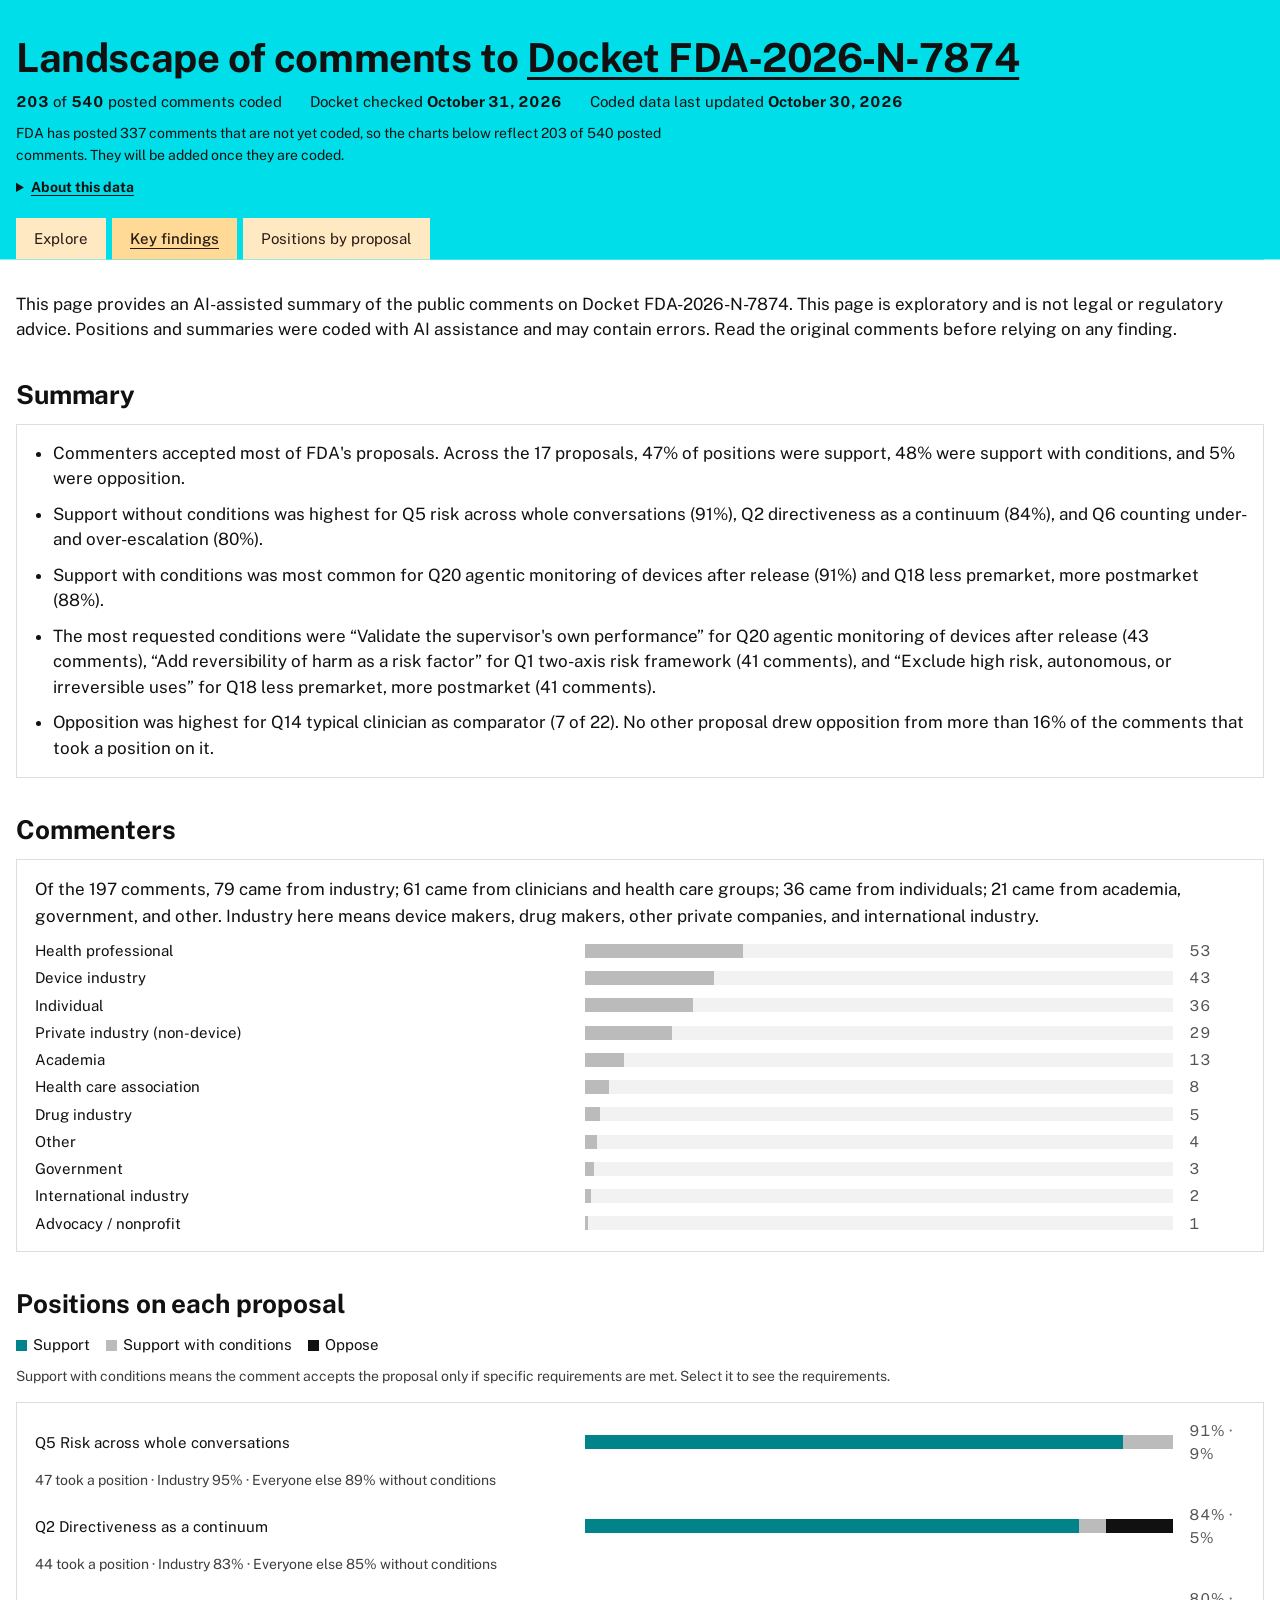
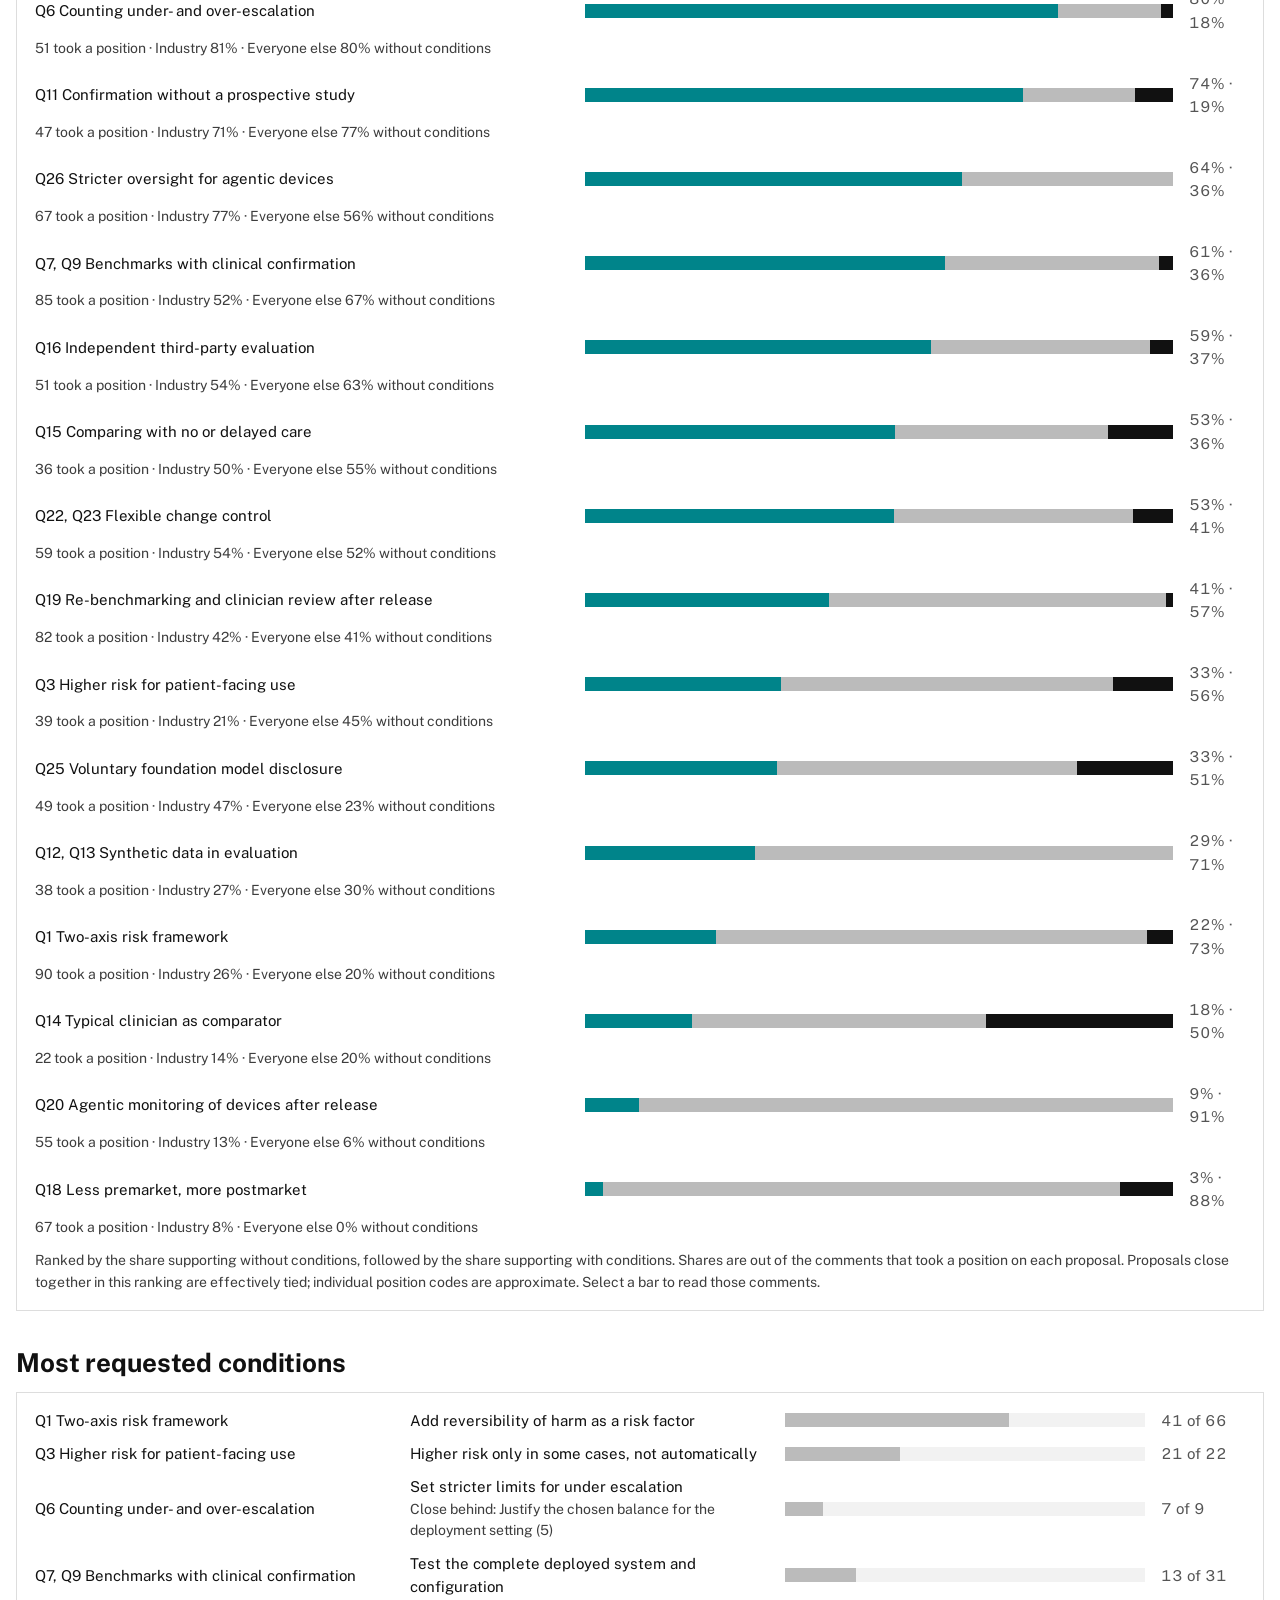
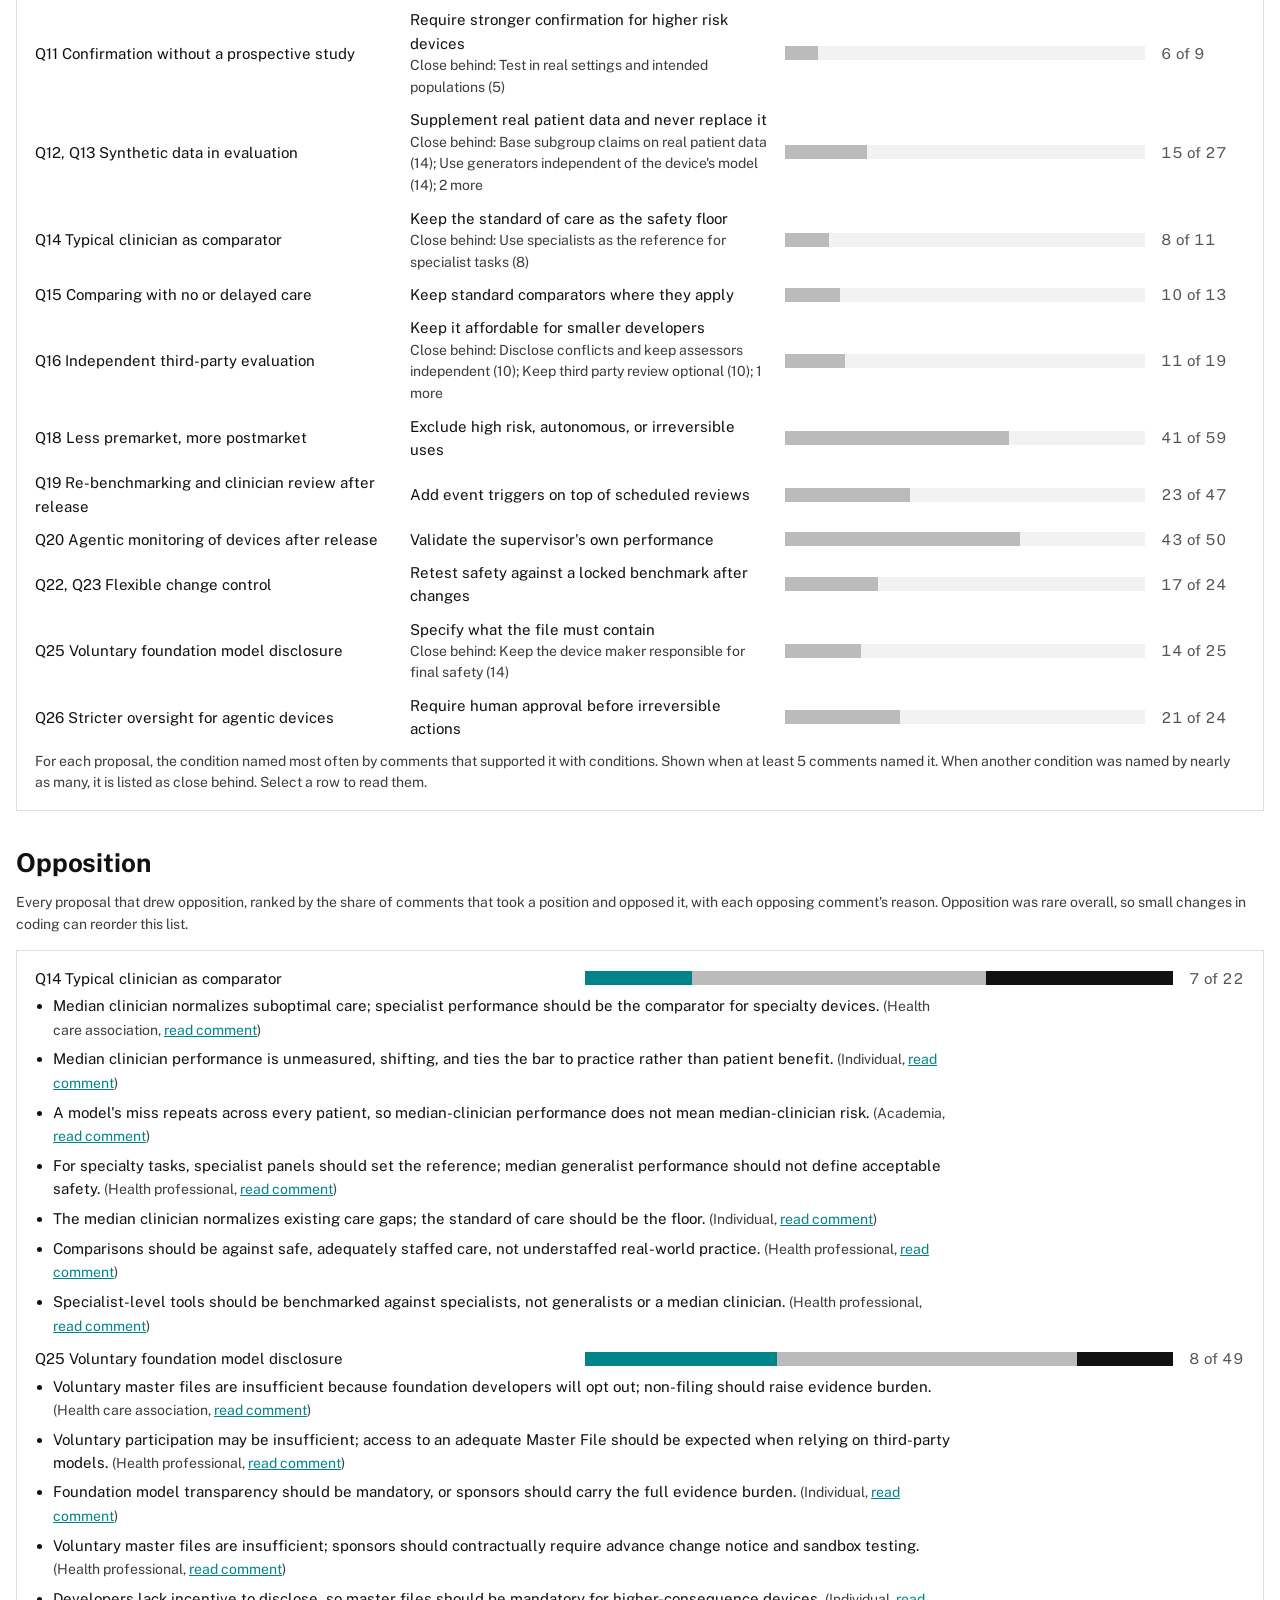
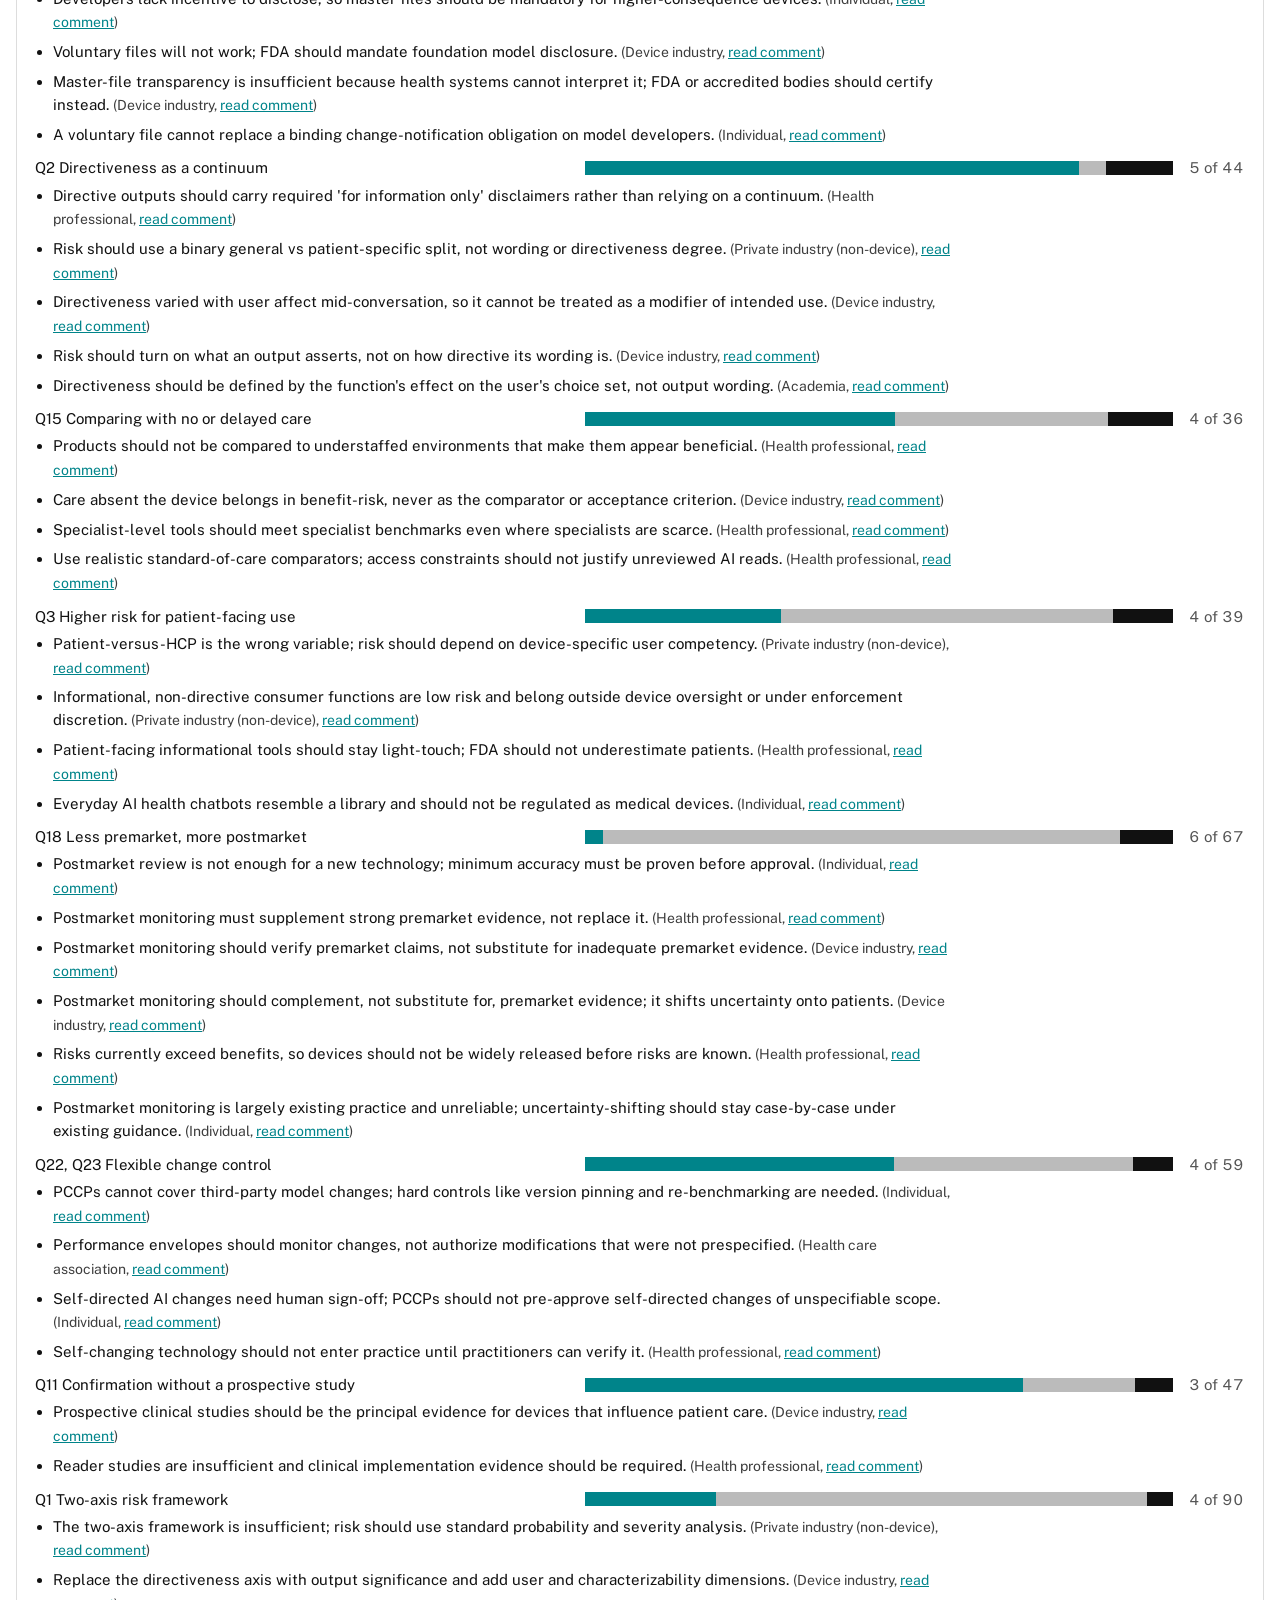
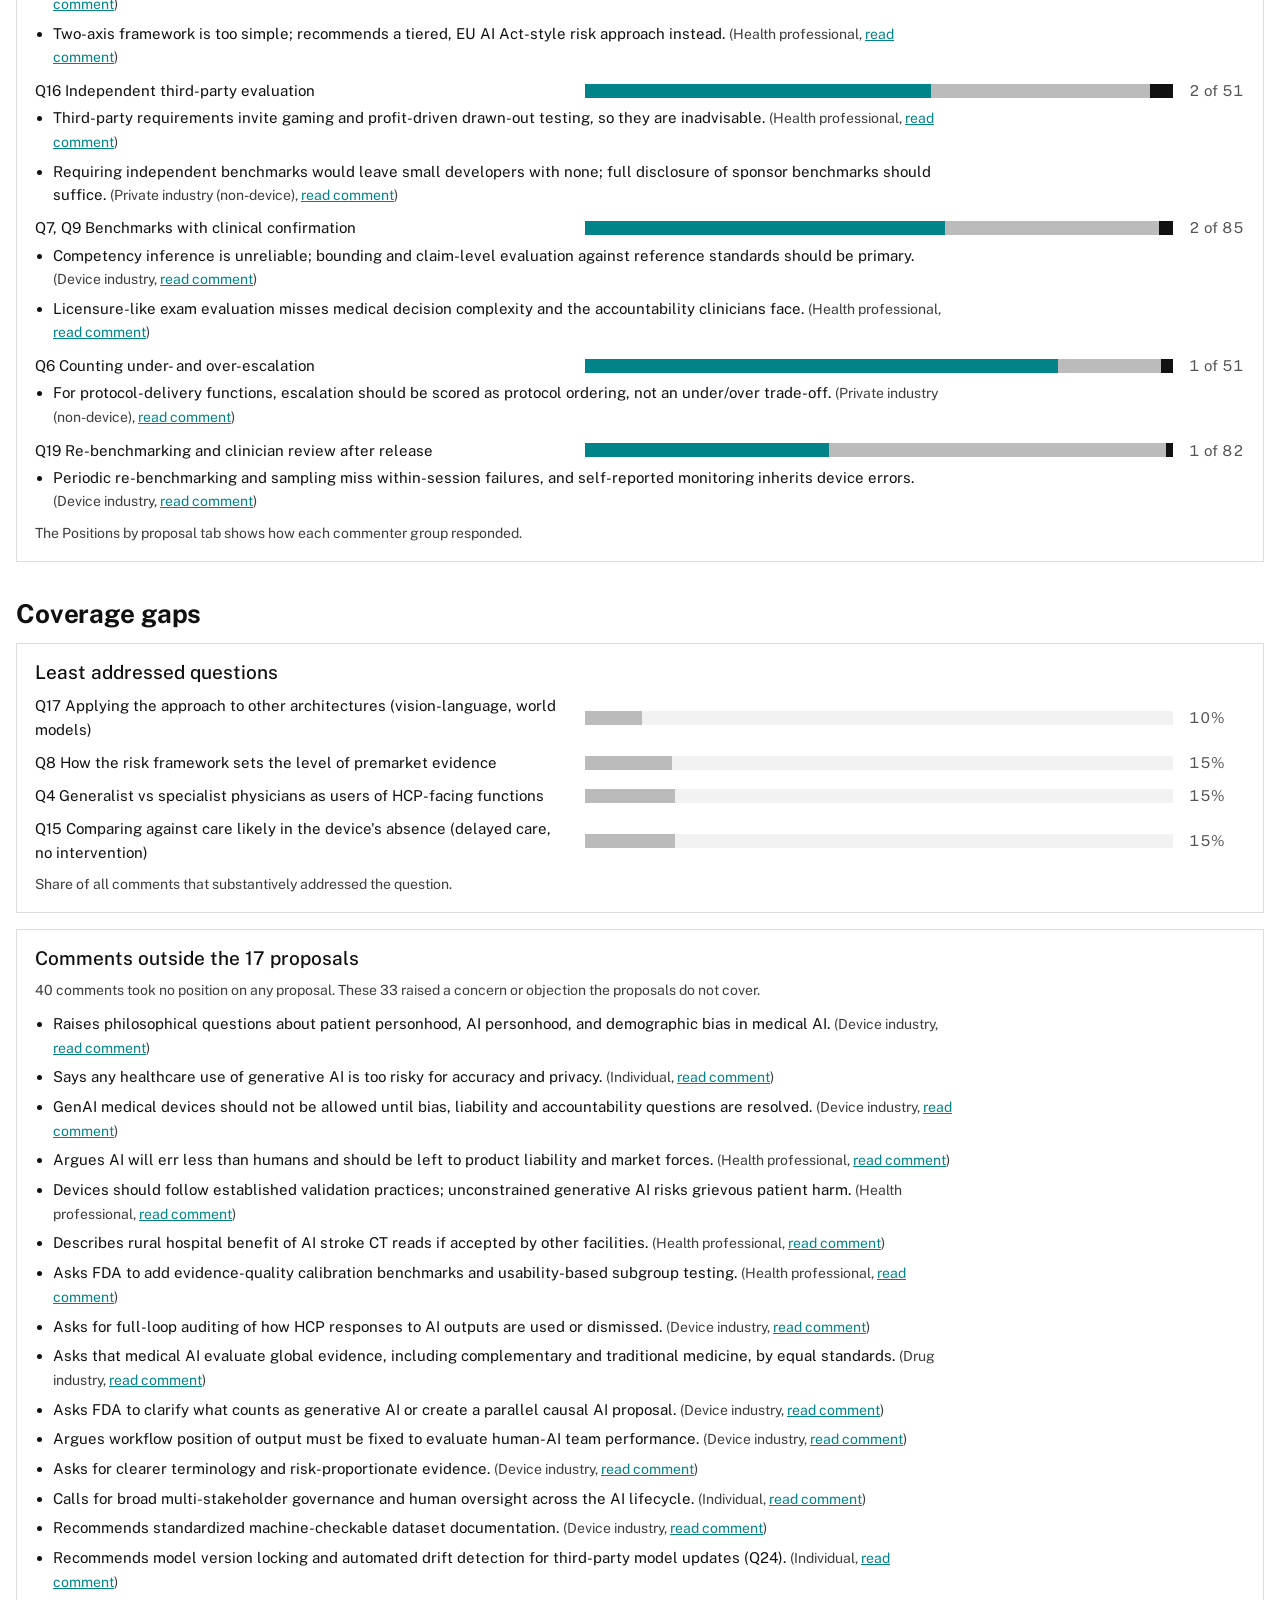
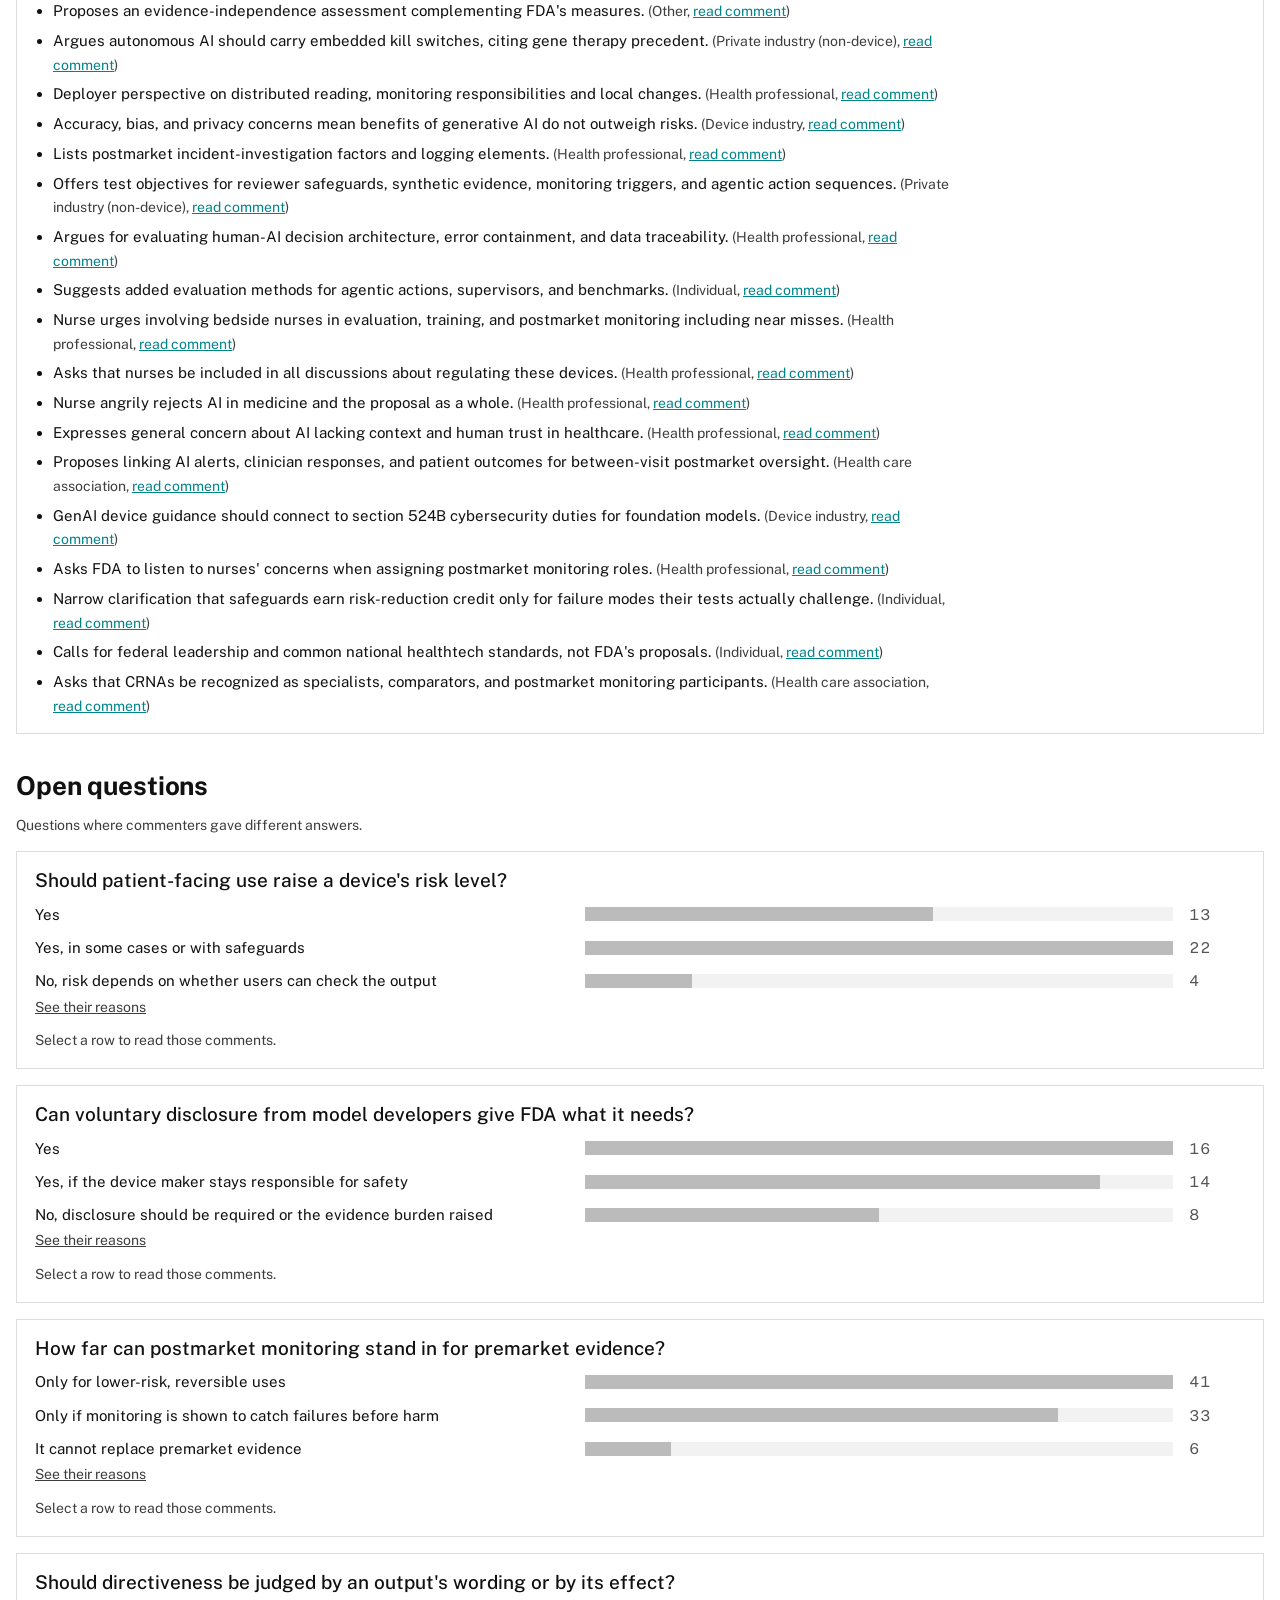
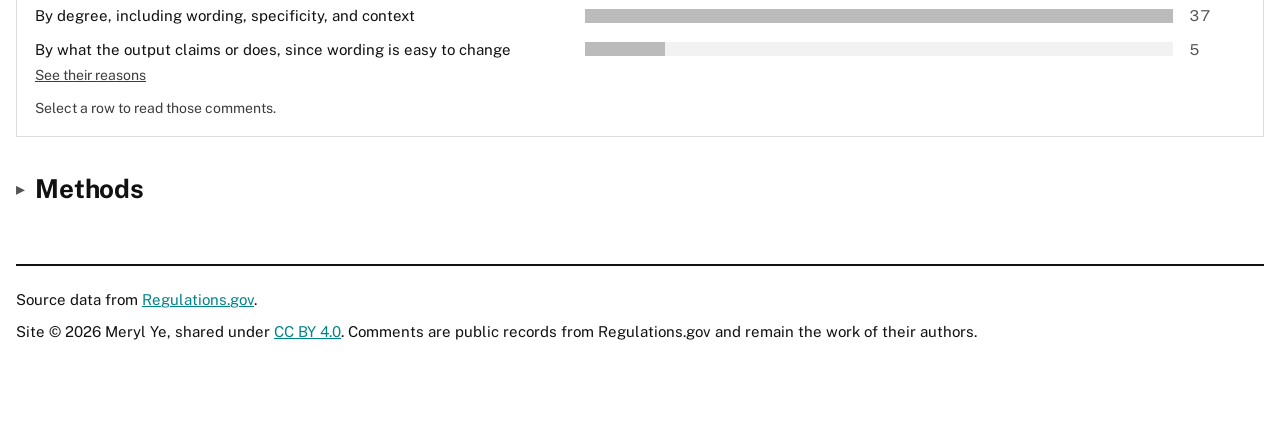
==== analysis/index.html @ 8a5c1eda "Show posted vs coded counts and explain how the data is collected and updated Co-Authored-By: Claude" ====
<!doctype html>
<html lang="en">
<head>
<meta charset="utf-8">
<meta name="viewport" content="width=device-width, initial-scale=1, viewport-fit=cover">
<title>Docket Lens Analysis</title>
<link rel="preconnect" href="https://fonts.googleapis.com">
<link rel="preconnect" href="https://fonts.gstatic.com" crossorigin>
<link rel="stylesheet" href="https://fonts.googleapis.com/css2?family=Public+Sans:wght@400;500;700&display=swap">
<style>
/* Layout: full-bleed cyan title band, condensed caps headings, square black controls on white, then the overview chart, the category grid, the category bar chart, and the comment table. Single light theme in ARIA's cyan and teal. */
:root {
  --cream: #f2f2f2;
  --white: #ffffff;
  --ink: #111111;
  --muted: #555555;
  --rule: #dddddd;
  --sand: #e6e6e6;
  --teal: #00848a;
  --teal-deep: #00474b;
  --cyan: #00dfe9;
  --gold: #ffd996;
  --cond: "Fira Sans Condensed", "Arial Narrow", Arial, sans-serif;
  --serif: "Newsreader", Georgia, "Times New Roman", serif;
  --sans: "Public Sans", Arial, sans-serif;
  color-scheme: light;
}
* { box-sizing: border-box; }
html, body { margin: 0; }
body {
  background: var(--white); color: var(--ink); font: 16px/1.55 var(--sans);
  padding-left: max(16px, env(safe-area-inset-left, 0px));
  padding-right: max(16px, env(safe-area-inset-right, 0px));
}
.wrap { max-width: 1480px; margin: 0 auto; }
a { color: var(--teal); }
a:focus-visible, button:focus-visible, input:focus-visible, [tabindex]:focus-visible { outline: 3px solid var(--cyan); outline-offset: 2px; }
header { padding-block: 36px 28px; display: grid; gap: 10px; min-width: 0; background: var(--cyan); box-shadow: 0 0 0 100vmax var(--cyan); clip-path: inset(0 -100vmax); }
.eyebrow { font-size: 15px; color: var(--ink); }
h1 { font: 700 40px/1.1 var(--sans); margin: 0; letter-spacing: -.01em; white-space: nowrap; }
h1 a { color: var(--ink); text-decoration-thickness: 3px; text-underline-offset: 5px; }
.lede { font-size: 19px; max-width: 60ch; margin: 0; }
.facts { display: flex; flex-wrap: wrap; gap: 6px 28px; font-size: 14px; color: var(--ink); }
.facts b { color: var(--ink); font-weight: 700; font-variant-numeric: tabular-nums; }
.gap-note { font-size: 14px; margin: 0; max-width: 75ch; }
.about { font-size: 14px; max-width: 75ch; }
.about summary { cursor: pointer; font-weight: 700; text-decoration: underline; text-underline-offset: 3px; width: fit-content; }
.about p { margin: 8px 0 0; }
.controls {
  position: sticky; top: env(safe-area-inset-top, 0px); z-index: 5; background: var(--white);
  border-bottom: 2px solid var(--ink); padding-block: 14px; display: grid; gap: 10px;
}
body::before { content: ""; position: fixed; inset: 0 0 auto; height: env(safe-area-inset-top, 0px); z-index: 10; background: var(--white); }
.group { display: flex; flex-wrap: wrap; align-items: center; gap: 8px; }
.label { font: 700 12px var(--sans); letter-spacing: .08em; text-transform: uppercase; color: var(--ink); min-width: 92px; }
.pill { font: 700 14px var(--sans); padding: 6px 12px; border-radius: 3px; border: 1.5px solid var(--ink); background: var(--white); color: var(--ink); cursor: pointer; }
.pill:hover { background: var(--cream); }
.pill[aria-pressed="true"] { background: var(--ink); color: var(--white); }
.pill.small { font-size: 13px; padding: 4px 10px; border-width: 1px; }
main { display: grid; gap: 56px; padding-block: 40px 64px; }
main > *, section { min-width: 0; }
h2 { font: 700 clamp(20px, 2vw, 24px)/1.2 var(--sans); margin: 0 0 12px; letter-spacing: -.005em; }
.sub { color: var(--muted); font-size: 15px; margin: 0 0 18px; max-width: 72ch; }
.panel { background: var(--white); padding-block: 4px; min-width: 0; }
.insight { display: grid; grid-template-columns: repeat(auto-fit, minmax(240px, 1fr)); gap: 16px 28px; margin-bottom: 20px; font-size: 15px; }
.insight strong { display: block; font-size: 12px; letter-spacing: .08em; text-transform: uppercase; color: var(--teal); margin-bottom: 4px; }
.legend { display: flex; gap: 18px; flex-wrap: wrap; font-size: 13px; color: var(--muted); margin-bottom: 12px; align-items: center; }
.legend span { display: inline-flex; align-items: center; gap: 6px; }
.sw { width: 14px; height: 14px; border-radius: 2px; display: inline-block; }
.ramp { display: inline-flex; gap: 2px; }
.ramp i { width: 18px; height: 12px; display: inline-block; }
.chart { overflow-x: auto; }
.chart svg { display: block; }
.row, .cell { cursor: pointer; }
.row:hover .hit, .row.on .hit { fill: var(--cream); }
.cell:hover { stroke: var(--ink); stroke-width: 1.5; }
.two { display: grid; grid-template-columns: repeat(auto-fit, minmax(320px, 1fr)); gap: 40px; }
.dd { position: relative; }
.dd summary { list-style: none; display: inline-block; }
.dd summary::-webkit-details-marker { display: none; }
.dd summary::after { content: " ▾"; font-size: 11px; }
.dd[open] summary { background: var(--ink); color: var(--white); }
.menu { position: absolute; z-index: 6; top: calc(100% + 6px); left: 0; background: var(--white); border: 1.5px solid var(--ink); border-radius: 3px; padding: 8px; width: 300px; max-width: calc(100vw - 40px); display: grid; gap: 2px; }
.menu.wide { width: 420px; }
.menu .list { max-height: 300px; overflow-y: auto; display: grid; gap: 2px; margin-top: 8px; }
.menu label { display: flex; gap: 8px; align-items: flex-start; font-size: 14px; padding: 5px 6px; border-radius: 4px; cursor: pointer; }
.menu label:hover { background: var(--cream); }
.menu input[type=checkbox] { accent-color: var(--teal); margin-top: 3px; }
.menu .num { color: var(--muted); font-variant-numeric: tabular-nums; }
.menu .field { width: 100%; }
.adder { display: flex; flex-wrap: wrap; gap: 10px; align-items: center; margin-bottom: 14px; }
.field { font: 15px var(--sans); padding: 7px 10px; border: 1.5px solid var(--ink); border-radius: 3px; background: var(--white); color: var(--ink); min-width: 0; width: min(100%, 420px); }
.note { font-size: 13px; color: var(--muted); }
.textbtn { font: 700 13px var(--sans); border: 0; background: none; color: var(--teal); cursor: pointer; padding: 0; }
.tablewrap { overflow-x: auto; background: var(--white); border-top: 2px solid var(--ink); }
table { border-collapse: collapse; width: 100%; min-width: 820px; font-size: 14px; }
th { text-align: left; font: 700 12px var(--sans); letter-spacing: .08em; text-transform: uppercase; color: var(--ink); padding: 12px; border-bottom: 1px solid var(--ink); white-space: nowrap; }
td { padding: 12px; border-bottom: 1px solid var(--rule); vertical-align: top; }
tr:last-child td { border-bottom: 0; }
td.id { font-variant-numeric: tabular-nums; white-space: nowrap; }
td.num { font-variant-numeric: tabular-nums; text-align: right; }
.qs { display: flex; flex-wrap: wrap; gap: 3px; }
.q { font-size: 12px; padding: 1px 5px; border-radius: 2px; background: var(--cream); }
.tag { font-size: 12px; color: var(--muted); }
.inferred { font-size: 12px; color: var(--muted); font-style: italic; }
.aria-row td { background: #e0fbfc; }
.cmp { font: 700 12px var(--sans); padding: 3px 9px; border-radius: 3px; border: 1px solid var(--teal); background: transparent; color: var(--teal); cursor: pointer; white-space: nowrap; }
.cmp[aria-pressed="true"] { background: var(--teal); color: var(--white); }
.sortby { display: inline-flex; align-items: center; gap: 8px; }
.select { font: 700 13px var(--sans); padding: 5px 8px; border: 1.5px solid var(--ink); border-radius: 3px; background: var(--white); color: var(--ink); }
.filters { display: flex; flex-wrap: wrap; gap: 12px; align-items: center; margin-bottom: 14px; }
.empty { color: var(--muted); padding: 28px; text-align: center; }
.more { margin-top: 12px; }
footer { border-top: 2px solid var(--ink); padding-block: 22px 40px; font-size: 14px; color: var(--ink); display: grid; gap: 8px; }
footer p { margin: 0; }
.split { display: grid; gap: 40px; padding-block: 32px 0; }
.split > * { min-width: 0; }
#gridSection { scroll-margin-top: calc(var(--ctl-h, 70px) + 16px); }
#grid { scroll-margin-bottom: 16px; }
.left { display: grid; gap: 48px; align-content: start; min-width: 0; padding-bottom: 8px; }
.side { min-width: 0; }
.side h2 { margin-bottom: 8px; }
.list { border-top: 2px solid var(--ink); }
.card { display: grid; gap: 6px; padding: 14px 2px; border-bottom: 1px solid var(--rule); }
.card .top { display: flex; justify-content: space-between; gap: 10px; align-items: baseline; }
.card .who { font-weight: 500; font-size: 15px; }
.card .meta { font-size: 14px; color: var(--ink); display: flex; flex-wrap: wrap; gap: 4px 12px; }
.card .meta a { font-variant-numeric: tabular-nums; }
.card .sum { font-size: 14px; margin: 0; }
.card.aria { background: #e0fbfc; padding-inline: 10px; }
.themes { font-size: 12px; color: var(--muted); }
.facet { display: grid; grid-template-columns: 132px minmax(0, 1fr); gap: 8px; align-items: baseline; font-size: 13px; }
.facet > span:first-child { font: 700 11px var(--sans); letter-spacing: .08em; text-transform: uppercase; color: var(--muted); }
.facet .none { color: var(--muted); }
@media (min-width: 1100px) {
  .split { grid-template-columns: minmax(0, 1.55fr) minmax(360px, 1fr); }
  .split { align-items: start; }
  .side { position: sticky; top: calc(var(--ctl-h, 70px) + env(safe-area-inset-top, 0px) + 16px); max-height: calc(100vh - var(--ctl-h, 70px) - 32px); overflow-y: auto; padding: 0 4px 16px 0; overscroll-behavior: contain; }
  .side .head { position: sticky; top: 0; background: var(--white); z-index: 2; padding-bottom: 2px; }
}
.tipbox { position: fixed; z-index: 60; max-width: min(400px, calc(100vw - 32px)); background: var(--white); border: 1.5px solid var(--ink); border-radius: 3px; padding: 10px 12px; font: 13px/1.5 var(--sans); color: var(--ink); box-shadow: 0 4px 14px rgba(0,0,0,.14); pointer-events: none; }
.tipbox .tt { font-weight: 700; margin-bottom: 4px; }
.tipbox .qt { margin: 0 0 6px; padding-left: 9px; border-left: 3px solid var(--cyan); }
.tipbox .src { font-size: 11px; color: var(--muted); margin-bottom: 6px; }
.tipbox .lab { font-size: 11px; font-weight: 700; letter-spacing: .06em; text-transform: uppercase; color: var(--muted); margin-top: 6px; }
.ic { display: inline-flex; align-items: center; justify-content: center; width: 15px; height: 15px; border: 1.2px solid var(--muted); border-radius: 50%; font: 700 10px/1 var(--sans); color: var(--muted); margin-left: 5px; cursor: help; vertical-align: 1px; }
svg .infoi { cursor: help; }
svg .infoi:hover circle, svg .infoi:focus circle, .ic:hover, .ic:focus { stroke: var(--teal); border-color: var(--teal); color: var(--teal); }
[data-tip]:not(.infoi):not(.ic) { cursor: help; }
@media (prefers-reduced-motion: no-preference) { .bar { transition: width .25s ease; } }
.opp[hidden] { display: none; }
@keyframes flash { 0% { box-shadow: 0 0 0 3px #00dfe9; } 100% { box-shadow: 0 0 0 3px rgba(0,223,233,0); } }
.flash { animation: flash 1.6s ease-out; }
.card .sum mark { background: #fff3c4; padding: 0 1px; }
.card .sum .src { color: var(--muted); }
.opp { border-left: 3px solid #00dfe9; padding: 6px 0 6px 14px; margin-top: 8px; display: grid; gap: 8px; }
.opp p { margin: 0; font-size: 13px; color: var(--muted); }
.opp ul { margin: 0; padding-left: 18px; display: grid; gap: 6px; font-size: 14px; }
</style>
<link rel="stylesheet" href="../views.css">
<link rel="stylesheet" href="analysis.css">
</head>
<body>
<div class="mobile-only"><p>Please view this website on a computer.</p></div>
<div class="wrap">
<header>
  <h1>Landscape of comments to <a href="https://www.regulations.gov/docket/FDA-2026-N-7874" target="_blank" rel="noopener">Docket FDA&#8209;2026&#8209;N&#8209;7874</a></h1>
  <div class="facts" id="facts"><span>Loading comments…</span></div>
  <p class="gap-note" id="gap-note" hidden></p>
  <details class="about">
    <summary>About this data</summary>
    <p>Comments are downloaded from the Regulations.gov public API for this docket, with their attached files. Regulations.gov shows only comments FDA has reviewed and posted. FDA posts them in batches, so the docket can hold more comments than this site includes, and comments filed but not yet posted appear in neither.</p>
    <p>A script checks the docket once a day through November 21, 2026, and updates the posted count above. New comments are added to the charts after each one is read and coded, which can take several days. "Coded data last updated" is the date coded comments were last added or changed.</p>
    <p>Each comment was read in full and coded by Claude Opus 5.5 against a written codebook, with checks by separate instances of the same model. No codes have been checked by a person. Comments filed twice are counted once. One comment is counted but not shown, at its author's request. Comments known to be filed but not yet posted, such as ARIA's and Stanford HAI's, are listed but not counted.</p>
    <p>Methods, codebooks, and code are on <a href="https://github.com/merylye/docket-lens" target="_blank" rel="noopener">GitHub</a>.</p>
  </details>
  <nav class="tabs" role="tablist" aria-label="Views">
    <button type="button" class="tab" role="tab" data-view="explore" aria-selected="false">Explore</button>
    <button type="button" class="tab" role="tab" data-view="findings" aria-selected="true">Key findings</button>
    <button type="button" class="tab" role="tab" data-view="proposals" aria-selected="false">Positions by proposal</button>
  </nav>
</header>
<div id="view-explore" class="view" role="tabpanel" hidden>

<div class="controls" role="toolbar" aria-label="Chart controls">
  <div class="group"><span class="label">Focus</span>
    <span id="lens" class="group">
      <button type="button" class="pill" data-v="questions" aria-pressed="true">Docket questions</button>
      <button type="button" class="pill" data-v="sections" aria-pressed="false">Question groups</button>
    </span>
  </div>
  <div class="group"><span class="label">Category</span>
    <details class="dd" id="catDD"><summary class="pill small">All categories</summary><div class="menu" id="catMenu"></div></details>
  </div>
</div>

<main class="split">
<div class="left">
  <section id="posSection">
    <h2>Position distribution</h2>
    <div class="adder">
      <span id="posView" class="group">
        <button type="button" class="pill small" data-v="all" aria-pressed="true">All commenters</button>
        <button type="button" class="pill small" data-v="cat" aria-pressed="false">By category</button>
      </span>
      <span id="posSort" class="group" style="margin-left:16px">
        <button type="button" class="pill small" data-v="docket" aria-pressed="true">Docket order</button>
        <button type="button" class="pill small" data-v="support" aria-pressed="false">Ranked by support</button>
      </span>
    </div>
    <div class="legend">
      <span data-tip="stance:support" tabindex="0" style="text-decoration:underline dotted;text-underline-offset:3px"><i class="sw" style="background:#00848a"></i>Support</span>
      <span data-tip="stance:conditional" tabindex="0" style="text-decoration:underline dotted;text-underline-offset:3px"><i class="sw" style="background:#bbbbbb"></i>Support with conditions</span>
      <span data-tip="stance:oppose" tabindex="0" style="text-decoration:underline dotted;text-underline-offset:3px"><i class="sw" style="background:#111111"></i>Oppose</span>
      <span id="ariaMark" hidden><svg width="14" height="10" aria-hidden="true"><path d="M 1 1 L 13 1 L 7 9 Z" fill="#00dfe9"></path></svg>ARIA's position</span>
      <span id="posNote" style="flex-basis:100%;display:block">Bar length indicates how many comments gave a view on each proposal.<br>Percentages are calculated from only those comments.<br>Select a segment to view comments.</span>
    </div>
    <div class="chart" id="pos"></div>
    <div class="opp" id="oppPanel" hidden></div>
  </section>

  <section id="recSection">
    <h2>Top recommendations</h2>
    <div class="legend" id="recLegend"></div>
    <div class="chart" id="recs"></div>
    <button type="button" class="pill small" id="recMore" style="margin-top:10px">Show all recommendations</button>
  </section>

  <section id="covSection">
    <h2 id="covTitle">Coverage by question</h2>
    <div class="panel">
      <div class="legend">
        <span>Select a row to view comments</span>
      </div>
      <div class="chart" id="main"></div>
    </div>
  </section>

  <section id="gridSection">
    <h2>By category</h2>
    <div class="panel">
      <div class="adder">
        <span id="gcols" class="group">
          <button type="button" class="pill small" data-v="sections" aria-pressed="false">By question group</button>
          <button type="button" class="pill small" data-v="questions" aria-pressed="true">By question</button>
        </span>
        <details class="dd" id="rowsDD"><summary class="pill small">Rows</summary><div class="menu" id="rowMenu"></div></details>
        <details class="dd" id="addDD"><summary class="pill small">Add comments</summary><div class="menu wide">
          <input class="field" id="addSearch" type="search" placeholder="Search by commenter or number" aria-label="Search comments to add">
          <div id="addMenu" class="list"></div></div></details>
        <span class="note" id="addNote"></span>
      </div>
      <div class="legend">
        <span>Percent of each row's comments addressing the column</span>
        <span class="ramp" id="rampKey"></span>
        <span>Select a cell to view comments</span>
      </div>
      <div class="chart" id="grid"></div>
    </div>
  </section>

  <section>
    <h2>Commenter category</h2>
    <div class="legend"><span><i class="sw" style="background:#3d3a8c"></i>Category filed on Regulations.gov</span><span><i class="sw" style="background:#a8a5e0"></i>No category filed, assigned based on content</span><span>Select a bar to filter</span></div>
    <div class="panel chart" id="types-chart"></div>
  </section>

  <footer>
  <p>Source data from <a href="https://www.regulations.gov/docket/FDA-2026-N-7874/comments">Regulations.gov</a>.</p>
  <p>Site © 2026 Meryl Ye, shared under <a href="https://creativecommons.org/licenses/by/4.0/">CC BY 4.0</a>. Comments are public records from Regulations.gov and remain the work of their authors.</p>
</footer>
</div>
  <aside class="side" id="side" aria-label="Comments">
    <div class="head">
      <h2>Comments</h2>
      <div class="filters">
        <input class="field" id="search" type="search" placeholder="Search names and summaries" aria-label="Search comments by name or summary">
        <label class="sortby"><span class="label" style="min-width:0">Sort</span>
          <select id="sort" class="select" aria-label="Sort comments">
            <option value="latest" selected>Latest</option>
            <option value="earliest">Earliest</option>
            <option value="alpha">Alphabetical</option>
            <option value="least">Least coverage</option>
            <option value="most">Most coverage</option>
          </select></label>
        <span id="selNote" class="note"></span>
        <button type="button" class="textbtn" id="clear" hidden>Clear selection</button>
      </div>
    </div>
    <div class="list" id="rows"><p class="empty">Loading…</p></div>
    <button type="button" class="pill small more" id="more" hidden>Show all comments</button>
  </aside>
</main>
</div>
<div id="view-findings" class="view" role="tabpanel"></div>
<div id="view-proposals" class="view" role="tabpanel" hidden></div>


</div>

<script>
const state = { posView: "all", posSort: "docket", recAll: false, sort: "latest", lens: "questions", weight: "count", types: new Set(), sel: null, cat: null, q: "", all: false, pinned: ["ARIA"], hidden: new Set(), gcols: "questions" };
let D = null, META = null, BYID = {};

const esc = s => String(s ?? "").replace(/[&<>"']/g, c => ({ "&": "&amp;", "<": "&lt;", ">": "&gt;", '"': "&quot;", "'": "&#39;" }[c]));
const pct = x => Math.round(x * 100) + "%";
const short = id => id.replace("FDA-2026-N-7874-", "");
// Comments filed but not yet posted by FDA. Shown in the list and grid, never counted in the charts.
const PENDING = () => (META && META.pending) || [];
const nameOf = c => c.org || c.title.replace(/^Comment from /, "");

function sectionOf(n) { return META.questions.find(q => q.n === n).section; }
function itemsFor(c, lens) {
  if (lens === "questions") return c.q_addr.map(String);
  if (lens === "sections") return [...new Set(c.q_addr.map(sectionOf))];
  if (lens === "pos") return posItems(c);
  if (lens === "recs") return c.recs || [];
  return c.topics;
}
const STANCE = { support: "support", conditional: "support with conditions", oppose: "oppose" };
function posItems(c) {
  const out = Object.entries(c.pos || {}).filter(([, v]) => v).map(([k, v]) => k + ":" + v);
  for (const [k, gs] of Object.entries(c.conds || {})) for (const g of gs) out.push(k + ":conditional:" + g);
  return out;
}
const dupCount = () => D.reduce((n, c) => n + ((c.also_filed || []).length), 0);
const condsOf = key => (META.conditions || {})[key] || [];
function catalog(lens) {
  if (lens === "pos") return META.proposals.flatMap(p => [...Object.keys(STANCE).map(s => ({ key: p.key + ":" + s, label: `${STANCE[s]} on ${p.label.toLowerCase()}`, phrase: `that ${({ support: "support", conditional: "support with conditions", oppose: "oppose" })[s]} “${p.label}”` })),
    ...condsOf(p.key).map(g => ({ key: p.key + ":conditional:" + g.key, label: g.label, phrase: `that support “${p.label}” on the condition “${g.label}”` }))]);
  if (lens === "recs") return META.recs.map(x => ({ key: x.key, label: x.label, phrase: `recommending “${x.label}”` }));
  if (lens === "questions") return META.questions.map(q => ({ key: String(q.n), label: "Q" + q.n, desc: q.label, group: q.section }));
  if (lens === "sections") return META.sections.map(s => ({ key: s.key, label: s.label, desc: "Section " + s.key }));
  return META.topics.map(t => ({ key: t.key, label: t.key, desc: "" }));
}
function ariaItems(lens) {
  const a = META.aria;
  if (lens === "questions") return a.q_addr.map(String);
  if (lens === "sections") return [...new Set(a.q_addr.map(sectionOf))];
  if (lens === "pos") return posItems(a);
  if (lens === "recs") return a.recs || [];
  return a.topics;
}
const w = () => 1;
const readable = () => D.filter(c => !c.unreadable);
function filtered() { return readable().filter(c => state.types.size === 0 || state.types.has(c.commenter_type)); }
function shareOf(pool, key, lens) {
  const total = pool.reduce((s, c) => s + w(c), 0);
  if (!total) return null;
  return pool.filter(c => itemsFor(c, lens).includes(key)).reduce((s, c) => s + w(c), 0) / total;
}

/* Information tooltips */
function tipHTML(key) {
  const i = key.indexOf(":"), kind = key.slice(0, i), id = key.slice(i + 1), T = META.tips || {};
  if (kind === "q" && T.q[id]) return `<div class="tt">${esc(T.q[id].title)}</div><div class="qt">${esc(T.q[id].quote)}</div>`;
  if (kind === "sec" && T.sec[id]) return `<div class="tt">${esc(T.sec[id].title)}</div><div>${esc(T.sec[id].body)}</div>`;
  if (kind === "pos" && T.pos[id]) { const p = META.proposals.find(x => x.key === id); return `<div class="tt">${esc(p ? p.label : id)}</div><div class="qt">${esc(T.pos[id].quote)}</div><div class="src">${esc(T.pos[id].title)}</div><div class="lab">Explanation</div><div>${esc(T.pos[id].body)}</div>`; }
  if (kind === "rec") { const g = META.recs.find(x => x.key === id); return g ? `<div class="tt">${esc(g.label)}</div><div>${esc(g.desc || "")}</div>` : ""; }
  if (kind === "theme" && T.theme[id]) return `<div class="tt">${esc(id)}</div><div>${esc(T.theme[id].body)}</div>`;
  if (kind === "aria") { const a = META.aria, v = (a.pos || {})[id], qs = (a.position_quotes || {})[id] || [], p = META.proposals.find(x => x.key === id); return `<div class="tt">ARIA: ${esc(v ? { support: "Support", conditional: "Support with conditions", oppose: "Oppose" }[v] : "No position")}</div><div class="src">${esc(p ? p.label : "")}</div>${qs.map(q => `<div class="qt">“${esc(q)}”</div>`).join("")}<div class="src">From ARIA's comment</div>`; }
  if (kind === "stance" && T.stance[id]) return `<div class="tt">${esc({ support: "Support", conditional: "Support with conditions", oppose: "Oppose" }[id])}</div><div>${esc(T.stance[id].body)}</div>`;
  return "";
}
function addIcons(root) {
  root.querySelectorAll("svg text[data-icon]").forEach(t => {
    let b; try { b = t.getBBox(); } catch (e) { return; }
    if (!b.width) return;
    const mw = +t.getAttribute("data-maxw") || Infinity, g = document.createElementNS("http://www.w3.org/2000/svg", "g"), cx = b.x + Math.min(b.width, mw) + 11, cy = b.y + b.height / 2 + 1;
    g.setAttribute("class", "infoi"); g.setAttribute("data-tip", t.getAttribute("data-tip")); g.setAttribute("tabindex", "0"); g.setAttribute("role", "button"); g.setAttribute("aria-label", "More information");
    g.innerHTML = `<circle cx="${cx}" cy="${cy}" r="7" fill="#ffffff" stroke="#555555" stroke-width="1.2"></circle><text x="${cx}" y="${cy + 3.5}" font-size="13" font-weight="700" text-anchor="middle" fill="#555555" font-family="Public Sans, Arial, sans-serif" style="pointer-events:none">i</text>`;
    t.removeAttribute("data-tip");
    const host = t.parentNode.getAttribute("clip-path") ? t.parentNode : t;
    host.parentNode.insertBefore(g, host.nextSibling);
    if (isFinite(mw) && b.width > mw) {
      t.classList.add("over"); t.dataset.shift = Math.ceil(b.width - mw + 8);
      const fade = document.createElementNS("http://www.w3.org/2000/svg", "rect");
      fade.setAttribute("x", b.x + mw - 36); fade.setAttribute("y", b.y - 2); fade.setAttribute("width", 37); fade.setAttribute("height", b.height + 4);
      fade.setAttribute("fill", "url(#qfade)"); fade.setAttribute("class", "ell"); fade.style.pointerEvents = "none"; fade.style.transition = "opacity .2s";
      host.parentNode.insertBefore(fade, g);
    }
  });
}
function initScroll() {
  const reduce = matchMedia("(prefers-reduced-motion: reduce)").matches;
  const start = t => { if (reduce || !t.dataset.shift) return; const d = +t.dataset.shift; t.style.transition = `transform ${Math.max(1.5, d / 45)}s linear .35s`; t.style.transform = `translateX(-${d}px)`; const e = t.closest("g.row") && t.closest("g.row").querySelector(".ell"); if (e) e.style.opacity = 0; };
  const stop = t => { t.style.transition = "transform .3s ease"; t.style.transform = "none"; const e = t.closest("g.row") && t.closest("g.row").querySelector(".ell"); if (e) e.style.opacity = 1; };
  document.addEventListener("mouseover", e => { const row = e.target.closest && e.target.closest("#main g.row"); if (!row) return; const t = row.querySelector("text.qscroll.over"); if (t && !row.contains(e.relatedTarget)) start(t); });
  document.addEventListener("mouseout", e => { const row = e.target.closest && e.target.closest("#main g.row"); if (!row || row.contains(e.relatedTarget)) return; const t = row.querySelector("text.qscroll.over"); if (t) stop(t); });
}
let tipPinned = null;
function showTip(el) {
  const html = tipHTML(el.getAttribute("data-tip") || ""); if (!html) return;
  const box = document.getElementById("tipbox"); box.innerHTML = html; box.hidden = false;
  const r = el.getBoundingClientRect(), bw = box.offsetWidth, bh = box.offsetHeight;
  let x = Math.min(Math.max(16, r.left), window.innerWidth - bw - 16), y = r.bottom + 8;
  if (y + bh > window.innerHeight - 8) y = Math.max(8, r.top - bh - 8);
  box.style.left = x + "px"; box.style.top = y + "px";
}
function hideTip() { document.getElementById("tipbox").hidden = true; tipPinned = null; }
function initTips() {
  const target = e => e.target.closest && e.target.closest("[data-tip]");
  document.addEventListener("mouseover", e => { const t = target(e); if (t) showTip(t); else if (!tipPinned) document.getElementById("tipbox").hidden = true; });
  document.addEventListener("focusin", e => { const t = target(e); if (t) showTip(t); });
  document.addEventListener("focusout", e => { if (target(e)) hideTip(); });
  document.addEventListener("click", e => {
    const t = target(e);
    if (t && (t.classList.contains("infoi") || t.classList.contains("ic"))) { e.stopPropagation(); e.preventDefault(); if (tipPinned === t) hideTip(); else { showTip(t); tipPinned = t; } }
    else if (!t) hideTip();
  }, true);
  document.addEventListener("keydown", e => { if (e.key === "Escape") hideTip(); });
  window.addEventListener("scroll", () => { if (!tipPinned) document.getElementById("tipbox").hidden = true; }, { passive: true, capture: true });
}

/* Position distribution */
const SCOL = { support: "#00848a", conditional: "#bbbbbb", oppose: "#111111" };
function stanceCounts(pool, key) {
  const n = { support: 0, conditional: 0, oppose: 0 };
  pool.forEach(c => { const v = (c.pos || {})[key]; if (v) n[v]++; });
  n.total = n.support + n.conditional + n.oppose; return n;
}
const ff = 'font-family="Public Sans, Arial, sans-serif"';
function stackedBar(x, y, w, h, n, key, out, sel) {
  let xx = x;
  ["support", "conditional", "oppose"].forEach(s => {
    if (!n[s]) return;
    const ww = n[s] / n.total * w, on = sel && sel.lens === "pos" && (sel.key === key + ":" + s || sel.key.startsWith(key + ":" + s + ":"));
    out.push(`<rect class="seg" data-key="${key}:${s}" tabindex="0" role="button" x="${xx}" y="${y}" width="${Math.max(ww - 1, 1)}" height="${h}" fill="${SCOL[s]}" stroke="${on ? "#00dfe9" : "none"}" stroke-width="3" style="cursor:pointer"><title>${n[s]} of ${n.total} ${STANCE[s]}</title></rect>`);
    if (ww > 30) out.push(`<text x="${xx + ww / 2}" y="${y + h / 2 + 4}" font-size="14" text-anchor="middle" fill="${s === "conditional" ? "#111111" : "#ffffff"}" ${ff} style="pointer-events:none">${Math.round(n[s] / n.total * 100)}%</text>`);
    xx += ww;
  });
}
function condPanel(p, pool, lw, bw, y0, out, aria) {
  const gs = condsOf(p.key), cond = pool.filter(c => (c.pos || {})[p.key] === "conditional");
  const rows = gs.map(g => ({ g, n: cond.filter(c => ((c.conds || {})[p.key] || []).includes(g.key)).length })).filter(r => r.n).sort((a, b) => (a.g.key === "other") - (b.g.key === "other") || b.n - a.n);
  const ah = aria && META.aria.conds ? (META.aria.conds[p.key] || []) : [];
  const lh = 22, top = y0 + 4, x = 12, barMax = Math.max(60, bw * .55), mx = Math.max(1, ...rows.map(r => r.n)), h = (rows.length + 1) * lh + (rows.length ? 52 : 8);
  out.push(`<rect x="0" y="${top}" width="3" height="${h - 8}" fill="#00dfe9"></rect>`);
  out.push(`<text x="${x}" y="${top + 15}" font-size="14" fill="#555555" ${ff}>${rows.length ? `Conditions named by the ${cond.length} comments that support it with conditions` : "No conditions recorded for these comments"}</text>`);
  const sel = state.sel && state.sel.key;
  rows.forEach((r, j) => {
    const yy = top + (j + 1) * lh, key = p.key + ":conditional:" + r.g.key, on = sel === key, star = ah.includes(r.g.key);
    out.push(`<g class="cnd" data-key="${esc(key)}" tabindex="0" role="button" aria-label="${esc(r.g.label)}: ${r.n} comments" style="cursor:pointer">
      <rect x="6" y="${yy}" width="${lw + bw - 6}" height="${lh - 2}" fill="${on ? "#e6fbfc" : "transparent"}"></rect>
      <text x="${x}" y="${yy + 15}" font-size="15" fill="#111111" ${on ? 'font-weight="700"' : ""} ${ff}>${esc(r.g.label)}${star ? '<tspan fill="#00848a" font-weight="700"> *</tspan>' : ""}</text>
      <rect x="${lw}" y="${yy + 5}" width="${Math.max(2, r.n / mx * barMax)}" height="${lh - 12}" fill="${SCOL.conditional}"></rect>
      <text x="${lw + r.n / mx * barMax + 6}" y="${yy + 15}" font-size="14" fill="#555555" ${ff}>${r.n}</text></g>`);
  });
  if (rows.length) {
    const fy = top + (rows.length + 1) * lh + 12;
    out.push(`<text x="${x}" y="${fy}" font-size="13" fill="#555555" ${ff}>A comment can name more than one condition.${ah.length ? " * ARIA named this condition." : ""}</text>`);
    out.push(`<text x="${x}" y="${fy + 15}" font-size="13" fill="#555555" ${ff}>Select a condition to view those comments. Select the gray segment again to close.</text>`);
  }
  return h;
}
function labelW(props) {
  const c = labelW.c || (labelW.c = document.createElement("canvas").getContext("2d"));
  c.font = "500 16px 'Public Sans', Arial, sans-serif";
  return Math.ceil(Math.max(...props.map(p => c.measureText(p.label).width))) + 44;
}
function renderPos() {
  const el = document.getElementById("pos"), out = [];
  const shareOf = (pool, k) => { const n = stanceCounts(pool, k); return n.total ? [n.support / n.total, (n.support + n.conditional) / n.total] : [-1, -1]; };
  const sortPool = filtered();
  const props = state.posSort === "support" ? [...META.proposals].sort((a, b) => { const x = shareOf(sortPool, a.key), y = shareOf(sortPool, b.key); return y[0] - x[0] || y[1] - x[1]; }) : META.proposals;
  const cwid = el.clientWidth || 900, aria = state.pinned.includes("ARIA") ? META.aria.pos || {} : null;
  if (state.posView === "all") {
    const pool = filtered(), W = Math.max(560, cwid), lw = Math.min(Math.round(W * .55), labelW(props)), nw = 130, aw = 0, bw = W - lw - nw - 10, rh = 34;
    const maxT = Math.max(1, ...props.map(p => stanceCounts(pool, p.key).total));
    const sk = state.sel && state.sel.lens === "pos" ? state.sel.key : "", openKey = sk.includes(":conditional") ? sk.split(":")[0] : null;
    let yoff = 0;
    props.forEach((p, i) => {
      const y = i * rh + yoff, n = stanceCounts(pool, p.key);
      out.push(`<text x="0" y="${y + 21}" font-size="16" font-weight="500" fill="#111111" ${ff} data-tip="pos:${p.key}" data-icon="1">${esc(p.label)}</text>`);
      const len = n.total / maxT * bw;
      if (n.total) stackedBar(lw, y + 6, len, rh - 12, n, p.key, out, state.sel);
      out.push(`<text x="${lw + len + 8}" y="${y + 21}" font-size="14" fill="#555555" ${ff}>${n.total} of ${pool.length} comments</text>`);
      const v = aria ? aria[p.key] : null;
      if (v && n.total) {
        const order = ["support", "conditional", "oppose"], k = order.indexOf(v);
        let start = 0; for (let j = 0; j < k; j++) start += n[order[j]];
        const cx = lw + (start + n[v] / 2) / n.total * len, top = y - 3;
        out.push(`<g data-tip="aria:${p.key}" tabindex="0" role="button" aria-label="ARIA's position" style="cursor:help"><rect x="${cx - 9}" y="${top - 3}" width="18" height="13" fill="transparent"></rect><path d="M ${cx - 6} ${top} L ${cx + 6} ${top} L ${cx} ${top + 8} Z" fill="#00dfe9"></path></g>`);
      }
      if (openKey === p.key) yoff += condPanel(p, pool, lw, bw, y + rh, out, aria);
    });
    el.innerHTML = `<svg viewBox="0 -10 ${W} ${props.length * rh + yoff + 10}" width="100%">${out.join("")}</svg>`;
  } else {
    let cats = state.types.size ? [...state.types] : [...new Set(readable().map(c => c.commenter_type))].map(t => [t, readable().filter(c => c.commenter_type === t).length]).sort((a, b) => b[1] - a[1]).slice(0, 4).map(x => x[0]);
    const cols = [{ label: "All", pool: filtered() }, ...cats.map(t => ({ label: t, pool: readable().filter(c => c.commenter_type === t) }))];
    if (aria) cols.push({ label: "ARIA", aria: true });
    const W = Math.max(700, cwid), lw = Math.max(290, labelW(props)), cw = (W - lw) / cols.length, rh = 40, hh = 34;
    cols.forEach((c, j) => out.push(`<text x="${lw + j * cw + 4}" y="14" font-size="${cw < 130 ? 13 : 14}" font-weight="700" fill="#111111" ${ff}>${esc(({ "Health professional": "Health prof.", "Private industry (non-device)": "Private industry", "Health care association": "Health care assns.", "International industry": "Intl. industry" })[c.label] || c.label)}</text>${c.pool ? `<text x="${lw + j * cw + 4}" y="28" font-size="13" fill="#555555" ${ff}>${c.pool.length} comments</text>` : ""}`));
    props.forEach((p, i) => {
      const y = hh + i * rh;
      out.push(`<text x="0" y="${y + 22}" font-size="15" font-weight="500" fill="#111111" ${ff} data-tip="pos:${p.key}" data-icon="1">${esc(p.label)}</text>`);
      cols.forEach((c, j) => {
        const x = lw + j * cw + 4, w = cw - 12;
        if (c.aria) { const v = aria[p.key]; out.push(v ? `<rect x="${x}" y="${y + 8}" width="${w}" height="${rh - 16}" fill="${SCOL[v]}" data-tip="aria:${p.key}" tabindex="0"></rect>` : `<text x="${x}" y="${y + 22}" font-size="13" fill="#555555" ${ff}>No position</text>`); return; }
        const n = stanceCounts(c.pool, p.key);
        if (!n.total) { out.push(`<text x="${x}" y="${y + 22}" font-size="13" fill="#555555" ${ff}>None</text>`); return; }
        stackedBar(x, y + 8, w, rh - 22, n, p.key, out, null);
        out.push(`<text x="${x}" y="${y + rh - 2}" font-size="13" fill="#555555" ${ff}>${n.total} of ${c.pool.length}</text>`);
      });
    });
    el.innerHTML = `<svg viewBox="0 0 ${W} ${hh + props.length * rh}" width="100%">${out.join("")}</svg>`;
  }
  el.querySelectorAll(".seg").forEach(s => bindPick(s, () => { toggleSel(s.dataset.key, null, "pos"); const k = s.dataset.key; if (state.sel && k.endsWith(":conditional")) { const g = document.querySelector(`#pos .cnd[data-key^="${k.split(":")[0]}:"]`); if (g) { const r = g.getBoundingClientRect(); if (r.bottom > window.innerHeight) window.scrollBy({ top: r.bottom - window.innerHeight + 160, behavior: "smooth" }); } } }));
  el.querySelectorAll(".cnd").forEach(s => bindPick(s, () => toggleSel(s.dataset.key, null, "pos")));
  addIcons(el);
  document.getElementById("ariaMark").hidden = !(aria && state.posView === "all");
  renderOpp();
  document.getElementById("posNote").innerHTML = state.posView === "all"
    ? "Bar length indicates how many comments gave a view on each proposal.<br>Percentages are calculated from only those comments.<br>Select a segment to view comments.<br>Select a gray segment to also see the conditions commenters attached, or a black segment to see the reasons opposing comments gave." + (state.posSort === "support" ? "<br>Sorted by the share supporting without conditions. Proposals close together are effectively tied, since individual position codes are approximate." : "")
    : "Percentages are out of the comments in each column that gave a view on the proposal.";
}

function renderOpp() {
  const box = document.getElementById("oppPanel"), sk = state.sel && state.sel.lens === "pos" ? state.sel.key : "";
  if (state.posView !== "all" || !sk.endsWith(":oppose")) { box.hidden = true; box.innerHTML = ""; renderOpp.last = null; return; }
  const key = sk.split(":")[0], p = META.proposals.find(x => x.key === key), pool = filtered();
  const ids = new Set(pool.filter(c => (c.pos || {})[key] === "oppose").map(c => c.id));
  const rs = ((META.dissent || {})[key] || []).filter(r => ids.has(r.id));
  const opening = box.hidden; box.hidden = false;
  if (opening || renderOpp.last !== key) requestAnimationFrame(() => reveal(box)); renderOpp.last = key;
  box.innerHTML = `<p>Reasons given by comments opposing “${esc(p.label)}”${rs.length < ids.size ? ` (${ids.size - rs.length === 1 ? "one opposing comment is" : ids.size - rs.length + " opposing comments are"} counted but not shown at the author's request)` : ""}. Each is a short paraphrase; check the comment before quoting it.</p>
    <ul>${rs.map(r => { const c = BYID[r.id]; return `<li>${esc(r.reason)} <span style="color:var(--muted)">(${c ? esc(c.commenter_type) : ""}, <a href="https://www.regulations.gov/comment/${esc(r.id)}" target="_blank" rel="noopener">read comment</a>)</span></li>`; }).join("")}</ul>`;
}

/* Top recommendations */
function renderRecs() {
  const el = document.getElementById("recs"), pool = filtered(), out = [];
  const cats = [...new Set(readable().map(c => c.commenter_type))].map(t => [t, readable().filter(c => c.commenter_type === t).length]).sort((a, b) => b[1] - a[1]).slice(0, 4).map(x => x[0]);
  const DOT = ["#3d3a8c", "#6f6bc2", "#a8a5e0", "#d4d2f2"], aria = state.pinned.includes("ARIA") ? new Set(META.aria.recs || []) : null;
  let rows = META.recs.map(r => { const hit = pool.filter(c => (c.recs || []).includes(r.key)); return { ...r, n: hit.length, by: cats.map(t => hit.filter(c => c.commenter_type === t).length), other: hit.filter(c => !cats.includes(c.commenter_type)).length }; }).filter(r => r.n > 0 || (aria && aria.has(r.key))).sort((a, b) => b.n - a.n);
  const total = rows.length; if (!state.recAll) rows = rows.slice(0, 15);
  const W = Math.max(360, el.clientWidth || 900), lw = 0, bw = W - 50, rh = 46, max = Math.max(1, ...rows.map(r => r.n));
  rows.forEach((r, i) => {
    const y = i * rh, on = state.sel && state.sel.lens === "recs" && state.sel.key === r.key;
    out.push(`<g class="row${on ? " on" : ""}" data-key="${esc(r.key)}" tabindex="0" role="button" aria-label="${esc(r.label)}: ${r.n} comments">
      <rect class="hit" x="0" y="${y}" width="${W}" height="${rh}" fill="transparent"></rect>
      <text x="0" y="${y + 16}" font-size="16" font-weight="500" fill="#111111" ${ff} data-tip="rec:${esc(r.key)}" data-icon="1">${esc(r.label)}${aria && aria.has(r.key) ? '<tspan font-weight="700" fill="#00848a"> *</tspan>' : ""}</text>`);
    let x = lw;
    [...r.by, r.other].forEach((v, j) => { if (!v) return; const ww = v / max * bw; out.push(`<rect x="${x}" y="${y + 23}" width="${ww}" height="14" fill="${j < 4 ? DOT[j] : "#ececec"}" stroke="${on ? "#00dfe9" : "none"}" stroke-width="2"><title>${j < 4 ? cats[j] : "Other categories"}: ${v}</title></rect>`); x += ww; });
    out.push(`<text x="${x + 8}" y="${y + 35}" font-size="15" fill="#111111" ${ff} style="font-variant-numeric:tabular-nums">${r.n}</text></g>`);
  });
  el.innerHTML = rows.length ? `<svg viewBox="0 0 ${W} ${rows.length * rh}" width="100%">${out.join("")}</svg>` : `<p class="empty">No recommendations in this selection.</p>`;
  el.querySelectorAll(".row").forEach(g => bindPick(g, () => toggleSel(g.dataset.key, null, "recs")));
  addIcons(el);
  document.getElementById("recLegend").innerHTML = cats.map((t, j) => `<span><i class="sw" style="background:${DOT[j]}"></i>${esc(t)}</span>`).join("") + `<span><i class="sw" style="background:#ececec;outline:1px solid #d0d0d0"></i>Other categories</span><span style="flex-basis:100%;display:block">Number of comments making each recommendation. Select a row to view comments${aria ? '<br><b style="color:#00848a">*</b> indicates ARIA made this recommendation. No asterisk does not mean ARIA opposed it.' : ""}</span>`;
  const more = document.getElementById("recMore"); more.hidden = total <= 15; more.textContent = state.recAll ? "Show top 15" : `Show all ${total} recommendations`;
}

/* Main chart */
function renderMain() {
  document.getElementById("covTitle").textContent = { questions: "Coverage by question", sections: "Coverage by question group", topics: "Coverage by theme" }[state.lens];
  const t = {
    questions: ["Share of comments addressing each question", "A comment counts toward a question if it discusses that question substantively (at least a paragraph or a concrete recommendation), whether or not it cites the question number."],
    sections: ["Share of comments addressing each section", "A comment counts toward a section if it substantively addresses any question in it."],
    topics: ["Topics raised outside FDA's questions", "Themes none of FDA's 26 questions asked about, grouped from tags assigned to each comment."]
  }[state.lens];
  const pool = filtered(), aset = new Set(ariaItems(state.lens));
  let rows = catalog(state.lens).map(it => ({ ...it, share: shareOf(pool, it.key, state.lens) || 0, n: pool.filter(c => itemsFor(c, state.lens).includes(it.key)).length, aria: aset.has(it.key) }));
  if (state.lens === "topics") rows = rows.filter(r => r.n > 0 || r.aria).sort((a, b) => b.share - a.share);
  const max = Math.max(.05, ...rows.map(r => r.share));
  const cwid = document.getElementById("main").clientWidth || 900, narrow = cwid < 640;
  const W = Math.max(560, cwid), labelW = state.lens === "questions" ? 58 : (narrow ? 250 : 330), descW = state.lens === "questions" && !narrow ? Math.min(380, Math.round(W * .36)) : 0;
  const x0 = labelW + descW + 10, barW = W - x0 - 60;
  const mc = renderMain.c || (renderMain.c = document.createElement("canvas").getContext("2d")); mc.font = "16px 'Public Sans', Arial, sans-serif";
  const wrap = (t, maxW) => { const lines = []; let cur = ""; t.split(" ").forEach(wd => { const nx = cur ? cur + " " + wd : wd; if (mc.measureText(nx).width > maxW && cur) { lines.push(cur); cur = wd; } else cur = nx; }); if (cur) lines.push(cur); return lines; };
  let y = 0, out = [], last = null;
  rows.forEach(r => {
    if (r.group && r.group !== last) {
      if (last !== null) y += 10;
      const sec = META.sections.find(s => s.key === r.group);
      out.push(`<text x="0" y="${y + 18}" font-size="14" font-weight="700" letter-spacing="1" fill="#00848a" font-family="Public Sans, Arial, sans-serif">${esc(sec.label.toUpperCase())}</text>`);
      y += 28; last = r.group;
    }
    const lines = descW ? wrap(r.desc || "", descW - 30) : [], rowH = Math.max(32, 12 + lines.length * 20), mid = y + rowH / 2;
    const bw = r.share ? Math.max(2, r.share / max * barW) : 0, on = state.sel && state.sel.lens === state.lens && state.sel.key === r.key;
    out.push(`<g class="row${on ? " on" : ""}" data-key="${esc(r.key)}" tabindex="0" role="button" aria-label="${esc(r.label)}: ${pct(r.share)} of comments">
      <rect class="hit" x="0" y="${y}" width="${W}" height="${rowH}" fill="transparent"></rect>
      <text x="0" y="${descW ? y + 20 : mid + 5}" font-size="17" font-weight="${state.lens === "questions" ? 700 : 500}" fill="#111111" font-family="Public Sans, Arial, sans-serif" ${descW ? "" : `data-tip="${state.lens === "questions" ? "q:" + r.key : state.lens === "sections" ? "sec:" + r.key : "theme:" + esc(r.key)}" data-icon="1"`}>${esc(r.label)}</text>
      ${descW ? `<text x="${labelW}" y="${y + 20}" font-size="16" fill="#555555" font-family="Public Sans, Arial, sans-serif" data-tip="q:${r.key}" data-icon="1">${lines.map((l, k) => `<tspan x="${labelW}" dy="${k ? 20 : 0}">${esc(l)}</tspan>`).join("")}</text>` : ""}
      <rect class="bar" x="${x0}" y="${mid - 8}" width="${bw}" height="16" fill="#00848a" stroke="${on ? "#00dfe9" : "none"}" stroke-width="3"></rect>
      <text x="${x0 + bw + 8}" y="${mid + 5}" font-size="16" fill="#111111" font-family="Public Sans, Arial, sans-serif" style="font-variant-numeric:tabular-nums">${pct(r.share)}</text>
    </g>`);
    y += rowH;
  });
  document.getElementById("main").innerHTML = rows.length ? `<svg viewBox="0 0 ${W} ${y + 4}" width="100%"><defs><linearGradient id="qfade"><stop offset="0" stop-color="#ffffff" stop-opacity="0"></stop><stop offset="1" stop-color="#ffffff"></stop></linearGradient></defs>${out.join("")}</svg>` : `<p class="empty">No comments match this selection.</p>`;
  document.querySelectorAll("#main .row").forEach(g => bindPick(g, () => { const k = g.dataset.key; toggleSel(k, null); }));
  addIcons(document.getElementById("main"));
}
function renderInsight(rows) {
  const unit = { questions: "questions", sections: "sections", topics: "topics" }[state.lens];
  const withA = rows.filter(r => r.aria), without = rows.filter(r => !r.aria);
  const fmt = arr => arr.length ? arr.map(r => `${esc(state.lens === "questions" ? r.label : r.label)} (${pct(r.share)})`).join(", ") : "None";
  document.getElementById("insight").innerHTML = `
    <div><strong>ARIA's coverage</strong>${withA.length} of ${rows.length} ${unit}, compared with ${filtered().length} comments in this selection</div>
    <div><strong>ARIA's least shared</strong>${fmt([...withA].sort((a, b) => a.share - b.share).slice(0, 3))}</div>
    <div><strong>Common, not in ARIA's comment</strong>${fmt([...without].sort((a, b) => b.share - a.share).slice(0, 3))}</div>`;
}

/* Grid */
const STOPS = [[230, 230, 230], [127, 185, 188], [0, 132, 138], [0, 71, 75]];
function shade(v) { const t = Math.min(v, .8) / .8 * 3, i = Math.min(2, Math.floor(t)), f = t - i, a = STOPS[i], b = STOPS[i + 1]; return `rgb(${a.map((x, k) => Math.round(x + (b[k] - x) * f)).join(",")})`; }
function renderGrid() {
  const L = state.gcols, cols = catalog(L);
  const cats = [...new Set(readable().map(c => c.commenter_type))].map(t => ({ t, pool: readable().filter(c => c.commenter_type === t) })).sort((a, b) => b.pool.length - a.pool.length);
  const rows = cats.map(c => ({ kind: "cat", key: c.t, label: c.t, n: c.pool.length, val: k => shareOf(c.pool, k, L) }));
  rows.push({ kind: "all", key: "all", label: "All comments", n: readable().length, val: k => shareOf(readable(), k, L) });
  renderRowToggles(rows);
  for (let i = rows.length - 1; i >= 0; i--) if (state.hidden.has(rows[i].key)) rows.splice(i, 1);
  state.pinned.forEach(id => {
    if (id === "ARIA") { const s = new Set(ariaItems(L)); rows.push({ kind: "pin", key: "ARIA", label: "ARIA", val: k => s.has(k) ? 1 : 0 }); return; }
    const c = BYID[id]; if (c) { const s = new Set(itemsFor(c, L)); rows.push({ kind: "pin", key: id, label: c.pending ? `${c.short_name || nameOf(c)} (pending)` : `${short(id)} · ${nameOf(c)}`, val: k => c.unreadable ? null : (s.has(k) ? 1 : 0) }); } });

  const avail = Math.max(600, document.getElementById("grid").clientWidth || 900), many = cols.length > 8, lw = 280, cw = many ? Math.max(22, Math.floor((avail - lw - 12) / cols.length)) : Math.max(70, Math.min(140, (avail - lw - 12) / cols.length)), rh = 30, headH = many ? 46 : 36;
  const W = lw + cols.length * cw + 12;
  const out = [];
  if (L === "questions") {
    META.sections.forEach(s => { const first = cols.findIndex(c => c.group === s.key); if (first >= 0) out.push(`<text x="${lw + first * cw}" y="14" font-size="14" font-weight="700" letter-spacing="1" fill="#00848a" font-family="Public Sans, Arial, sans-serif">${esc(s.label.split(" ").slice(-1)[0].toUpperCase())}</text>`); });
  }
  cols.forEach((c, i) => {
    const x = lw + i * cw + cw / 2;
    out.push(many
      ? `<text x="${x}" y="${headH - 8}" font-size="15" font-weight="700" text-anchor="middle" fill="#111111" font-family="Public Sans, Arial, sans-serif" data-tip="${L === "questions" ? "q:" : "theme:"}${esc(c.key)}" tabindex="0">${esc(L === "questions" ? c.key : c.key)}</text>`
      : `<text x="${x}" y="${headH - 10}" font-size="16" font-weight="700" text-anchor="middle" fill="#111111" font-family="Public Sans, Arial, sans-serif" data-tip="sec:${c.key}" tabindex="0">${esc({ IV: "Risk", V: "Premarket", VI: "Postmarket", VII: "Other" }[c.key] || c.label)}</text>`);
  });
  let y = headH, prevKind = null;
  rows.forEach(r => {
    if (r.kind === "all" || (r.kind === "pin" && prevKind !== "pin")) y += 8;
    prevKind = r.kind;
    const bold = r.kind !== "cat" && r.kind !== "pin";
    out.push(`<text x="0" y="${y + 20}" font-size="16" font-weight="${bold ? 700 : 400}" fill="#111111" font-family="Public Sans, Arial, sans-serif">${esc(r.label.length > 30 ? r.label.slice(0, 28) + "…" : r.label)}${r.n ? ` <tspan fill="#555555" font-weight="400">(${r.n})</tspan>` : ""}</text>`);
    if (r.kind === "pin") out.push(`<g class="unpin" data-id="${esc(r.key)}" tabindex="0" role="button" aria-label="Remove row" style="cursor:pointer"><circle cx="${lw - 14}" cy="${y + 15}" r="9" fill="#f2f2f2"></circle><text x="${lw - 14}" y="${y + 19.5}" font-size="15" text-anchor="middle" fill="#555555">×</text></g>`);
    cols.forEach((c, i) => {
      const v = r.val(c.key), on = state.sel && state.sel.lens === L && state.sel.key === c.key && (state.types.size === 1 ? (r.kind === "cat" && state.types.has(r.key)) : r.kind === "all");
      const tip = v === null ? `${r.label}: unreadable` : `${r.label}, ${c.label}: ${r.kind === "aria" || r.kind === "pin" ? (v ? "addressed" : "not addressed") : pct(v)}`;
      const few = r.kind === "cat" && r.n < 5;
      out.push(`<rect class="cell" data-key="${esc(c.key)}" data-row="${esc(r.key)}" data-kind="${r.kind}" x="${lw + i * cw}" y="${y}" width="${cw - 2}" height="${rh - 3}" fill="${v === null ? "#f2f2f2" : shade(v)}" ${few ? 'opacity="0.3"' : ""} ${on ? 'stroke="#111111" stroke-width="2.5"' : ""}><title>${esc(tip)}${few ? " (fewer than 5 comments in this row)" : ""}</title></rect>`);
    });
    y += rh;
  });
  document.getElementById("grid").innerHTML = `<svg viewBox="0 0 ${W} ${y + 6}" width="100%" style="min-width:${Math.min(W, 900)}px">${out.join("")}</svg>`;
  document.querySelectorAll("#grid .cell").forEach(el => el.addEventListener("click", () => {
    const kind = el.dataset.kind, row = el.dataset.row;
    toggleSel(el.dataset.key, kind === "cat" ? row : null, L);
  }));
  document.querySelectorAll("#grid .unpin").forEach(g => bindPick(g, () => { state.pinned = state.pinned.filter(x => x !== g.dataset.id); render(); }));
  document.getElementById("rampKey").innerHTML = [0, .2, .4, .6, .8].map(v => `<i style="background:${shade(v)}"></i>`).join("") + `<span style="margin-left:6px">0% to 80%+</span>` + (rows.some(r => r.kind === "cat" && r.n < 5) ? `<span style="margin-left:12px">Faded rows have fewer than 5 comments, so their percentages swing widely.</span>` : "");
}

function renderRowToggles(rows) {
  const menu = document.getElementById("rowMenu");
  menu.innerHTML = rows.map(r => `<label><input type="checkbox" data-key="${esc(r.key)}" ${state.hidden.has(r.key) ? "" : "checked"}><span>${esc(r.label)}${r.n ? ` <span class="num">(${r.n})</span>` : ""}</span></label>`).join("");
  menu.querySelectorAll("input").forEach(i => i.onchange = () => { i.checked ? state.hidden.delete(i.dataset.key) : state.hidden.add(i.dataset.key); renderGrid(); reveal(document.getElementById("grid"), "center"); });
  const shown = rows.filter(r => !state.hidden.has(r.key)).length;
  document.querySelector("#rowsDD summary").textContent = `Rows (${shown} of ${rows.length})`;
}
function renderAddMenu() {
  const q = (document.getElementById("addSearch").value || "").trim().toLowerCase();
  const pendOpts = PENDING().filter(c => !q || (nameOf(c) + " pending").toLowerCase().includes(q)).map(c => `<label><input type="checkbox" data-id="${esc(c.id)}" ${state.pinned.includes(c.id) ? "checked" : ""}><span><span class="num">Pending</span> ${esc(c.short_name || nameOf(c))}</span></label>`).join("");
  const list = D.filter(c => !c.hidden).filter(c => !q || (short(c.id) + " " + nameOf(c) + " " + c.commenter_type).toLowerCase().includes(q));
  const ariaOpt = (!q || "aria nsf ai research institute on interaction for ai assistants".includes(q)) ? `<label><input type="checkbox" data-id="ARIA" ${state.pinned.includes("ARIA") ? "checked" : ""}><span><span class="num">Pending</span> ARIA</span></label>` : "";
  const menu = document.getElementById("addMenu");
  menu.innerHTML = (list.length || ariaOpt || pendOpts) ? ariaOpt + pendOpts + list.map(c => `<label><input type="checkbox" data-id="${esc(c.id)}" ${state.pinned.includes(c.id) ? "checked" : ""}><span><span class="num">${esc(short(c.id))}</span> ${esc(nameOf(c))}</span></label>`).join("") : `<p class="note" style="margin:6px">No comments match.</p>`;
  menu.querySelectorAll("input").forEach(i => i.onchange = () => { togglePin(i.dataset.id); reveal(document.getElementById("grid"), "center"); });
  document.querySelector("#addDD summary").textContent = state.pinned.length ? `Add comments (${state.pinned.length})` : "Add comments";
}

/* Small charts */
function renderTypes() {
  const counts = {}; D.forEach(c => { const t = c.commenter_type || "Other"; counts[t] = counts[t] || { n: 0, inf: 0 }; counts[t].n++; if (c.type_inferred) counts[t].inf++; });
  const rows = Object.entries(counts).sort((a, b) => b[1].n - a[1].n);
  const W = 600, x0 = 255, barW = W - x0 - 40, rowH = 30, max = Math.max(...rows.map(r => r[1].n));
  let y = 0; const out = rows.map(([t, v]) => {
    const full = v.n / max * barW, inf = v.inf / max * barW, on = state.types.has(t);
    const g = `<g class="row${on ? " on" : ""}" data-type="${esc(t)}" tabindex="0" role="button" aria-label="${esc(t)}: ${v.n} comments">
      <rect class="hit" x="0" y="${y}" width="${W}" height="${rowH}" fill="transparent"></rect>
      <text x="0" y="${y + 19}" font-size="16" font-weight="${on ? 700 : 400}" fill="#111111" font-family="Public Sans, Arial, sans-serif">${esc(t)}</text>
      <g opacity="${state.types.size && !on ? .3 : 1}">
      <rect x="${x0}" y="${y + 7}" width="${full - inf}" height="${rowH - 14}" fill="#3d3a8c"></rect>
      <rect x="${x0 + full - inf}" y="${y + 7}" width="${inf}" height="${rowH - 14}" fill="#a8a5e0"></rect></g>
      <text x="${x0 + full + 8}" y="${y + 19}" font-size="16" fill="#111111" font-family="Public Sans, Arial, sans-serif" style="font-variant-numeric:tabular-nums">${v.n}</text></g>`;
    y += rowH; return g;
  });
  const el = document.getElementById("types-chart");
  el.innerHTML = `<svg viewBox="0 0 ${W} ${y}" width="100%" style="max-width:${W}px">${out.join("")}</svg>`;
  addIcons(el);
  el.querySelectorAll(".row").forEach(g => bindPick(g, () => { const t = g.dataset.type; state.types.has(t) ? state.types.delete(t) : state.types.add(t); render(); showSide(); }));
}
/* Table */
function renderTable() {
  const q = state.q.trim().toLowerCase();
  let rows = D.filter(c => state.types.size === 0 || state.types.has(c.commenter_type));
  if (state.cat) rows = rows.filter(c => c.commenter_type === state.cat);
  if (state.sel) rows = rows.filter(c => itemsFor(c, state.sel.lens).includes(state.sel.key));
  if (q) rows = rows.filter(c => !c.hidden && [c.id, c.org, c.title, c.commenter_type, c.summary || ""].join(" ").toLowerCase().includes(q));
  const withheld = rows.filter(c => c.hidden).length; rows = rows.filter(c => !c.hidden);
  const pend = PENDING().filter(c => (state.types.size === 0 || state.types.has(c.commenter_type)) && (!state.sel || itemsFor(c, state.sel.lens).includes(state.sel.key))
    && (!q || [c.org, c.title, c.commenter_type, c.summary || "", "pending"].join(" ").toLowerCase().includes(q)));
  const note = document.getElementById("selNote"), clear = document.getElementById("clear");
  if (state.sel) {
    const it = catalog(state.sel.lens).find(i => i.key === state.sel.key);
    note.textContent = `${rows.length} comments${state.cat ? " from " + state.cat : ""} ${it && it.phrase ? it.phrase : "addressing " + (it ? it.label : state.sel.key)}`; clear.hidden = false;
  } else { note.textContent = `${rows.length} comments`; clear.hidden = state.types.size === 0; }
  if (state.types.size) note.textContent += ` · ${[...state.types].join(", ")}`;
  const a = META.aria, ariaText = ["aria", a.name, "academia", ...a.topics].join(" ").toLowerCase();
  const ariaShow = (!state.sel || ariaItems(state.sel.lens).includes(state.sel.key)) && (state.types.size === 0 || state.types.has("Academia")) && (!q || ariaText.includes(q));
  const extra = [...(ariaShow ? ["ARIA"] : []), ...pend.map(c => c.short_name || nameOf(c))];
  if (extra.length) note.textContent += `, plus ${extra.join(" and ")} (not yet posted)`;
  if (withheld) note.textContent += ` · ${withheld} more counted but not shown at the author's request`;
  const SHORT = { IV: "Risk", V: "Premarket", VI: "Postmarket", VII: "Other" };
  const chips = arr => arr.length ? `<div class="qs">${arr.map(x => `<span class="q">${esc(x)}</span>`).join("")}</div>` : `<span class="none">None</span>`;
  const facets = (qs, themes) => {
    const groups = META.sections.filter(s => qs.some(n => sectionOf(n) === s.key)).map(s => SHORT[s.key]);
    return `<div class="facet"><span>Docket questions</span>${chips(qs.map(n => "Q" + n))}</div>
      <div class="facet"><span>Question groups</span>${chips(groups)}</div>`;
  };
  const fmtD = d => d ? new Date(d).toLocaleDateString("en-US", { month: "short", day: "numeric", year: "numeric" }) : "";
  const items = rows.map(c => ({ c, name: nameOf(c), date: c.received || c.posted || "", cov: c.unreadable ? -1 : c.q_addr.length + (c.topics || []).length / 100 }));
  if (ariaShow) items.push({ aria: true, name: "ARIA", date: "2026-10-19T23:00:00Z", cov: a.q_addr.length + a.topics.length / 100 });
  pend.forEach(c => items.push({ c, pending: true, name: nameOf(c), date: c.received || "", cov: c.q_addr.length }));
  const cmpName = (x, y) => x.name.localeCompare(y.name, "en", { sensitivity: "base" });
  const sorters = {
    earliest: (x, y) => x.date.localeCompare(y.date) || cmpName(x, y),
    latest: (x, y) => y.date.localeCompare(x.date) || cmpName(x, y),
    alpha: cmpName,
    least: (x, y) => x.cov - y.cov || cmpName(x, y),
    most: (x, y) => y.cov - x.cov || cmpName(x, y),
  };
  items.sort(sorters[state.sort]);
  const more = document.getElementById("more"), limit = 40;
  more.hidden = state.all || items.length <= limit; more.textContent = `Show all ${items.length} comments`;
  const shown = state.all ? items : items.slice(0, limit);
  const btn = (id) => `<button type="button" class="cmp" data-id="${esc(id)}" aria-pressed="${state.pinned.includes(id)}">${state.pinned.includes(id) ? "In grid" : "Add to grid"}</button>`;
  const hl = (t, q) => { const i = t.toLowerCase().indexOf(q); return i < 0 ? esc(t) : esc(t.slice(0, i)) + "<mark>" + esc(t.slice(i, i + q.length)) + "</mark>" + esc(t.slice(i + q.length)); };
  const card = it => it.aria
    ? `<article class="card aria"><div class="top"><span class="who">ARIA</span>${btn("ARIA")}</div>
      <div class="meta"><span>Academia</span><span>Received Oct 19, 2026</span><span>Posting pending</span></div>
      ${facets(a.q_addr, a.topics)}</article>`
    : it.pending ? `<article class="card aria"><div class="top"><span class="who">${esc(it.name)}</span>${btn(it.c.id)}</div>
      <div class="meta"><span>${esc(it.c.commenter_type)}</span><span>Received ${fmtD(it.c.received)}</span><span>Posting pending</span>${it.c.url ? `<a href="${esc(it.c.url)}" target="_blank" rel="noopener">Read the letter</a>` : ""}</div>
      ${q && (it.c.summary || "").toLowerCase().includes(q) ? `<p class="sum"><span class="src">AI-written summary:</span> ${hl(it.c.summary, q)}</p>` : ""}
      ${facets(it.c.q_addr, [])}</article>`
    : `<article class="card"><div class="top"><span class="who">${esc(it.name)}</span>${btn(it.c.id)}</div>
      <div class="meta"><a href="https://www.regulations.gov/comment/${esc(it.c.id)}" target="_blank" rel="noopener">${esc(short(it.c.id))}</a><span>${esc(it.c.commenter_type)}${it.c.type_inferred ? " (inferred)" : ""}</span><span>Received ${fmtD(it.c.received)}</span>${(it.c.also_filed || []).map(d => `<span>Also filed as <a href="https://www.regulations.gov/comment/${esc(d)}" target="_blank" rel="noopener">${esc(short(d))}</a></span>`).join("")}</div>
      ${q && (it.c.summary || "").toLowerCase().includes(q) ? `<p class="sum"><span class="src">AI-written summary:</span> ${hl(it.c.summary, q)}</p>` : ""}
      ${it.c.unreadable ? '<div class="themes">Attachment unreadable, not coded</div>' : facets(it.c.q_addr, it.c.topics || [])}</article>`;
  document.getElementById("rows").innerHTML = shown.length ? shown.map(card).join("") : `<p class="empty">No comments match.</p>`;
  document.querySelectorAll("#rows .cmp").forEach(b => b.onclick = () => {
    const adding = !state.pinned.includes(b.dataset.id);
    togglePin(b.dataset.id);
    if (adding) reveal(document.getElementById("grid"), "center");
  });
}

/* Interaction */
// Bring a changed area into view if it is not already visible, then flash it so the change is easy to spot.
function reveal(el, block = "start") {
  if (!el) return;
  const ctl = parseFloat(getComputedStyle(document.documentElement).getPropertyValue("--ctl-h")) || 0;
  const r = el.getBoundingClientRect(), top = ctl + 8, visible = r.top >= top && r.top < window.innerHeight - 80;
  if (!visible) {
    const y = block === "center" ? window.scrollY + r.top - (window.innerHeight - r.height) / 2 : window.scrollY + r.top - top;
    window.scrollTo({ top: Math.max(0, y), behavior: "smooth" });
  }
  el.classList.remove("flash"); void el.offsetWidth; el.classList.add("flash");
}
window.reveal = reveal;
function bindPick(el, fn) { el.addEventListener("click", fn); el.addEventListener("keydown", e => { if (e.key === "Enter" || e.key === " ") { e.preventDefault(); fn(); } }); }
function toggleSel(key, cat, lens = state.lens) {
  const sameCat = cat ? (state.types.size === 1 && state.types.has(cat)) : true;
  const same = state.sel && state.sel.lens === lens && state.sel.key === key && sameCat;
  state.sel = same ? null : { lens, key }; state.cat = null;
  if (cat) state.types = same ? new Set() : new Set([cat]);
  state.all = false; render();
  if (!same) showSide();
}
function showSide() {
  const head = document.querySelector("#side .head");
  if (matchMedia("(min-width: 1100px)").matches) { document.getElementById("side").scrollTo({ top: 0, behavior: "smooth" }); head.classList.remove("flash"); void head.offsetWidth; head.classList.add("flash"); }
  else reveal(head);
}
function togglePin(id) {
  if (state.pinned.includes(id)) state.pinned = state.pinned.filter(x => x !== id);
  else if (state.pinned.length >= 12) { document.getElementById("addNote").textContent = "Up to 12 added rows. Remove one to add another."; return; }
  else state.pinned.push(id);
  document.getElementById("addNote").textContent = ""; render();
}
function renderControls() {
  ["lens"].forEach(id => document.querySelectorAll(`#${id} .pill`).forEach(b => b.setAttribute("aria-pressed", String(b.dataset.v === state[id]))));
  document.querySelectorAll("#gcols .pill").forEach(b => b.setAttribute("aria-pressed", String(b.dataset.v === state.gcols)));
  document.querySelectorAll("#catMenu input").forEach(i => i.checked = state.types.has(i.dataset.v));
  document.querySelector("#catDD summary").textContent = state.types.size === 0 ? "All categories" : state.types.size === 1 ? [...state.types][0] : `${state.types.size} categories`;
}
function render() { renderControls(); renderPos(); renderRecs(); renderMain(); renderGrid(); renderTypes(); renderTable(); renderAddMenu(); }

function init() {
  D.forEach(c => BYID[c.id] = c); PENDING().forEach(c => BYID[c.id] = c);
  const types = [...new Set(D.map(c => c.commenter_type))].sort((a, b) => D.filter(c => c.commenter_type === b).length - D.filter(c => c.commenter_type === a).length);
  const counts = {}; D.forEach(c => counts[c.commenter_type] = (counts[c.commenter_type] || 0) + 1);
  document.getElementById("catMenu").innerHTML = types.map(t => `<label><input type="checkbox" data-v="${esc(t)}"><span>${esc(t)} <span class="num">(${counts[t]})</span></span></label>`).join("") + `<button type="button" class="textbtn" id="catClear" style="justify-self:start;margin:6px">Show all categories</button>`;
  document.querySelectorAll("#catMenu input").forEach(i => i.onchange = () => { i.checked ? state.types.add(i.dataset.v) : state.types.delete(i.dataset.v); render(); showSide(); });
  document.getElementById("catClear").onclick = () => { state.types.clear(); render(); };
  document.querySelectorAll("#lens .pill").forEach(b => b.onclick = () => { state.lens = b.dataset.v; state.sel = null; state.cat = null; render(); reveal(document.getElementById("covSection")); });
  document.getElementById("search").addEventListener("input", e => { state.q = e.target.value; renderTable(); });
  document.getElementById("sort").addEventListener("change", e => { state.sort = e.target.value; state.all = false; renderTable(); document.getElementById("side").scrollTo({ top: 0 }); });
  document.getElementById("clear").onclick = () => { state.sel = null; state.cat = null; state.types.clear(); render(); };
  document.getElementById("more").onclick = () => { state.all = true; renderTable(); };
  document.querySelectorAll("#posSort .pill").forEach(b => b.onclick = () => { state.posSort = b.dataset.v; document.querySelectorAll("#posSort .pill").forEach(x => x.setAttribute("aria-pressed", String(x.dataset.v === state.posSort))); renderPos(); reveal(document.getElementById("pos")); });
  document.querySelectorAll("#posView .pill").forEach(b => b.onclick = () => { state.posView = b.dataset.v; document.querySelectorAll("#posView .pill").forEach(x => x.setAttribute("aria-pressed", String(x.dataset.v === state.posView))); renderPos(); });
  document.getElementById("recMore").onclick = () => { state.recAll = !state.recAll; renderRecs(); if (!state.recAll) reveal(document.getElementById("recSection")); };
  document.querySelectorAll("#gcols .pill").forEach(b => b.onclick = () => { state.gcols = b.dataset.v; render(); });
  document.getElementById("addSearch").addEventListener("input", renderAddMenu);
  document.addEventListener("click", e => document.querySelectorAll(".dd[open]").forEach(d => { if (!d.contains(e.target)) d.open = false; }));
  document.addEventListener("keydown", e => { if (e.key === "Escape") document.querySelectorAll(".dd[open]").forEach(d => d.open = false); });
  const unread = D.filter(c => c.unreadable).length;
  const upd = new Date(META.updated).toLocaleDateString("en-US", { month: "long", day: "numeric", year: "numeric" });
  const coded = D.length + dupCount();
  document.getElementById("facts").innerHTML = `<span><b>${coded}</b> posted comments coded</span><span>Last updated <b>${esc(upd)}</b></span>`;
  fetch("../data/docket_status.json").then(r => r.ok ? r.json() : null).then(st => {
    if (!st || !(st.posted > 0)) return;
    const chk = new Date(st.checked + "T12:00:00Z").toLocaleDateString("en-US", { month: "long", day: "numeric", year: "numeric" });
    document.getElementById("facts").innerHTML = `<span><b>${coded}</b> of <b>${st.posted}</b> posted comments coded</span><span>Docket checked <b>${esc(chk)}</b></span><span>Coded data last updated <b>${esc(upd)}</b></span>`;
    if (st.posted > coded) {
      const n = document.getElementById("gap-note");
      n.textContent = `FDA has posted ${st.posted - coded} comments that are not yet coded, so the charts below reflect ${coded} of ${st.posted} posted comments. They will be added once they are coded.`;
      n.hidden = false;
    }
  }).catch(() => {});
  const ctl = document.querySelector(".controls"), setH = () => document.documentElement.style.setProperty("--ctl-h", ctl.offsetHeight + "px");
  setH(); if (window.ResizeObserver) new ResizeObserver(setH).observe(ctl);
  const side = document.getElementById("side"), wide = matchMedia("(min-width: 1100px)");
  const fitSide = () => {
    if (!wide.matches) { side.style.maxHeight = ""; return; }
    const top = Math.max(side.getBoundingClientRect().top, 0);
    side.style.maxHeight = Math.max(240, window.innerHeight - top - 12) + "px";
  };
  window.addEventListener("scroll", fitSide, { passive: true }); window.addEventListener("resize", fitSide); fitSide();
  initTips(); initScroll(); render(); fitTitle(); let rt; window.addEventListener("resize", () => { fitTitle(); clearTimeout(rt); rt = setTimeout(() => { renderPos(); renderRecs(); renderMain(); renderGrid(); }, 150); });
  if (document.fonts) document.fonts.ready.then(() => { fitTitle(); fitSide(); render(); });
  requestAnimationFrame(fitSide);
}
function fitTitle() {
  const h = document.querySelector("h1"), box = h.parentElement.clientWidth;
  let lo = 10, hi = 40;
  for (let i = 0; i < 18; i++) { const mid = (lo + hi) / 2; h.style.fontSize = mid + "px"; (h.scrollWidth <= box ? lo = mid : hi = mid); }
  h.style.fontSize = lo + "px";
}

Promise.all([fetch("../data/comments.json").then(r => r.json()), fetch("../data/meta.json").then(r => r.json())])
  .then(([c, m]) => { D = c; META = m; document.fonts.ready.then(() => { init(); if (window.analysisInit) analysisInit(); }); })
  .catch(() => { document.getElementById("facts").textContent = "Could not load the comment data. If you opened this file directly, serve the folder over HTTP instead."; });
</script>
<div class="tipbox" id="tipbox" role="tooltip" hidden></div>
<script src="../views.js"></script>
</body>
</html>
---- views.css ----
/* Tabs in ARIA yellow, and the By proposal and Key findings views. Shared by the main site and the analysis page. */
:root { --yellow: #ffd996; --yellow-soft: #ffe9c2; --brown: #291b13; }
header { padding-bottom: 0; }
.tabs { display: flex; flex-wrap: wrap; gap: 6px; margin-top: 10px; }
.tab { font: inherit; font-size: 15px; border: none; border-radius: 0; padding: 9px 18px; cursor: pointer;
  background: var(--yellow-soft); color: var(--brown); }
.tab:hover { background: var(--yellow); }
.tab[aria-selected="true"] { background: var(--yellow); font-weight: 500; text-decoration: underline; text-underline-offset: 4px; }
.tab:focus-visible { outline: 2px solid var(--brown); outline-offset: 2px; }
.view { padding-block: 32px 64px; }
.view[hidden] { display: none !important; }

.af { display: grid; gap: 36px; }
.af section { display: grid; gap: 14px; }
.af h2 { margin: 0; }
.af .cards { display: grid; grid-template-columns: repeat(auto-fit, minmax(min(100%, 340px), 1fr)); gap: 16px; }
.af .card { border: 1px solid var(--rule); padding: 16px 18px; display: grid; gap: 10px; align-content: start; min-width: 0; }
.af .card h3 { margin: 0; font-size: 17px; font-weight: 500; line-height: 1.3; }
.af .note { font-size: 13px; color: var(--muted); margin: 0; }
.af .big { font-size: 28px; font-weight: 500; line-height: 1; }
.af .go { font: inherit; font-size: 14px; color: var(--teal); background: none; border: none; padding: 0; cursor: pointer; text-decoration: underline; text-align: left; justify-self: start; }
.af .row { display: grid; grid-template-columns: minmax(0, 1fr) minmax(90px, 1.1fr) 44px; gap: 10px; align-items: center; font-size: 13px; }
.af .row.click { cursor: pointer; }
.af .row.click:hover .lab { text-decoration: underline; }
.af .row .num { color: var(--muted); font-variant-numeric: tabular-nums; text-align: right; }
.af .sbar { display: flex; height: 14px; background: #f2f2f2; }
.af .sbar i { display: block; height: 100%; }
.af .legend2 { display: flex; flex-wrap: wrap; gap: 6px 16px; font-size: 13px; }
.af .legend2 i { display: inline-block; width: 11px; height: 11px; margin-right: 6px; vertical-align: -1px; }

.bp { display: grid; gap: 28px; }
@media (min-width: 900px) { .bp { grid-template-columns: 260px minmax(0, 1fr); align-items: start; } .bp .plist { position: sticky; top: 12px; } }
.bp .plist { display: grid; gap: 2px; }
.bp .plist button { font: inherit; font-size: 14px; text-align: left; background: none; border: none; border-left: 3px solid transparent; padding: 6px 10px; cursor: pointer; color: var(--ink); }
.bp .plist button:hover { background: #f5f5f5; }
.bp .plist button[aria-current="true"] { border-left-color: var(--teal); background: #e6fbfc; font-weight: 500; }
.bp .plist .qn { color: var(--muted); font-size: 12px; display: block; }
.bp .psel { display: grid; gap: 4px; }
.bp .psel select { width: 100%; }
@media (min-width: 900px) { .bp .psel { display: none; } }
@media (max-width: 899px) { .bp .plist { display: none; } }
.bp .brief { display: grid; gap: 26px; min-width: 0; }
.bp .brief h2 { margin: 0; }
.bp .quote { margin: 0; padding-left: 12px; border-left: 3px solid var(--cyan); }
.bp .block { display: grid; gap: 10px; }
.bp .block h3 { margin: 0; font-size: 16px; font-weight: 500; }

.af .sub { margin: -6px 0 2px; font-size: 12px; }
.af ul.rs { margin: 0; padding-left: 18px; display: grid; gap: 6px; font-size: 14px; }
.af .oth { display: grid; gap: 4px; }
.af .cats { display: grid; gap: 4px; }
.af .intro p { margin: 0; font-size: 17px; line-height: 1.5; max-width: none; }
.af ul.rs.sumlist { font-size: 17px; line-height: 1.5; gap: 10px; }
.af details.methods > summary { cursor: pointer; list-style: none; display: flex; align-items: center; gap: 10px; }
.af details.methods > summary::-webkit-details-marker { display: none; }
.af details.methods > summary::before { content: "▸"; font-size: 18px; color: var(--muted); }
.af details.methods[open] > summary::before { content: "▾"; }
.af details.methods[open] > summary { margin-bottom: 14px; }
.af details.methods > summary h2 { display: inline; }

/* Layout: shared label column per box, stacked cards, readable line length, darker helper text. */
.af .row { grid-template-columns: var(--lw, minmax(0, 1fr)) minmax(0, 1fr) 84px; gap: 16px; }
.af .measuring > .row { grid-template-columns: max-content minmax(0, 1fr) 84px; }
.af .measuring > .row > .lab, .af .measuring > .oth > .row > .lab { white-space: nowrap; }
.af .cards.stack { grid-template-columns: minmax(0, 1fr); }
.af .card ul.rs:not(.sumlist) li { max-width: 100ch; }
.af .row { grid-template-columns: minmax(0, var(--lw, 40%)) minmax(120px, 480px) 84px; justify-content: start; }
.af .measuring > .row { grid-template-columns: max-content minmax(0, 480px) 84px; }
.af .duo > .row { grid-template-columns: minmax(0, var(--lw)) minmax(0, var(--lw2)) minmax(120px, 360px) 84px; }
.af .measuring.duo > .row, .af .measuring > .row:has(.lab2) { grid-template-columns: max-content max-content minmax(0, 360px) 84px; }
.af .measuring > .row > .lab2 { white-space: nowrap; }
.af .row .num { text-align: left; }
---- analysis/analysis.css ----
/* Analysis page only: larger type, phone notice, darker helper text. Shared view styles are in ../views.css. */
/* Larger type. Nothing below 14px in HTML. */
body { font-size: 17px; }
.eyebrow, .facts, .insight, .menu label, .field, table, footer, .card .meta, .card .sum, .af .row, .af .legend2, .af ul.rs { font-size: 15px; }
h2 { font-size: 26px; }
.lede { font-size: 20px; }
.note, .af .note, .legend, .pill.small, .textbtn, .select, .facet, .af .sub, .bp .plist .qn, .tipbox .src, .tipbox .lab, .q, .tag, .inferred, .themes { font-size: 14px; }
.label, th, .cmp, .insight strong, .facet > span:first-child { font-size: 14px; }
.pill, .card .who, .bp .plist button { font-size: 16px; }
.af .card h3 { font-size: 19px; }
.bp .block h3 { font-size: 19px; }
.af .row { grid-template-columns: minmax(0, 1fr) minmax(90px, 1.1fr) 56px; }
.dd summary::after { font-size: 14px; }

/* Phones see a notice instead of the site. */
.mobile-only { display: none; }
@media (max-width: 700px) {
  body > *:not(.mobile-only) { display: none !important; }
  .mobile-only { display: flex; position: fixed; inset: 0; z-index: 1000; align-items: center; justify-content: center; padding: 24px; text-align: center; background: var(--cyan); }
  .mobile-only p { margin: 0; font-size: 22px; font-weight: 700; line-height: 1.35; max-width: 18ch; }
}

.af .note, .note, .af .sub, .legend, .tag, .inferred, .bp .plist .qn { color: #3d3d3d; }
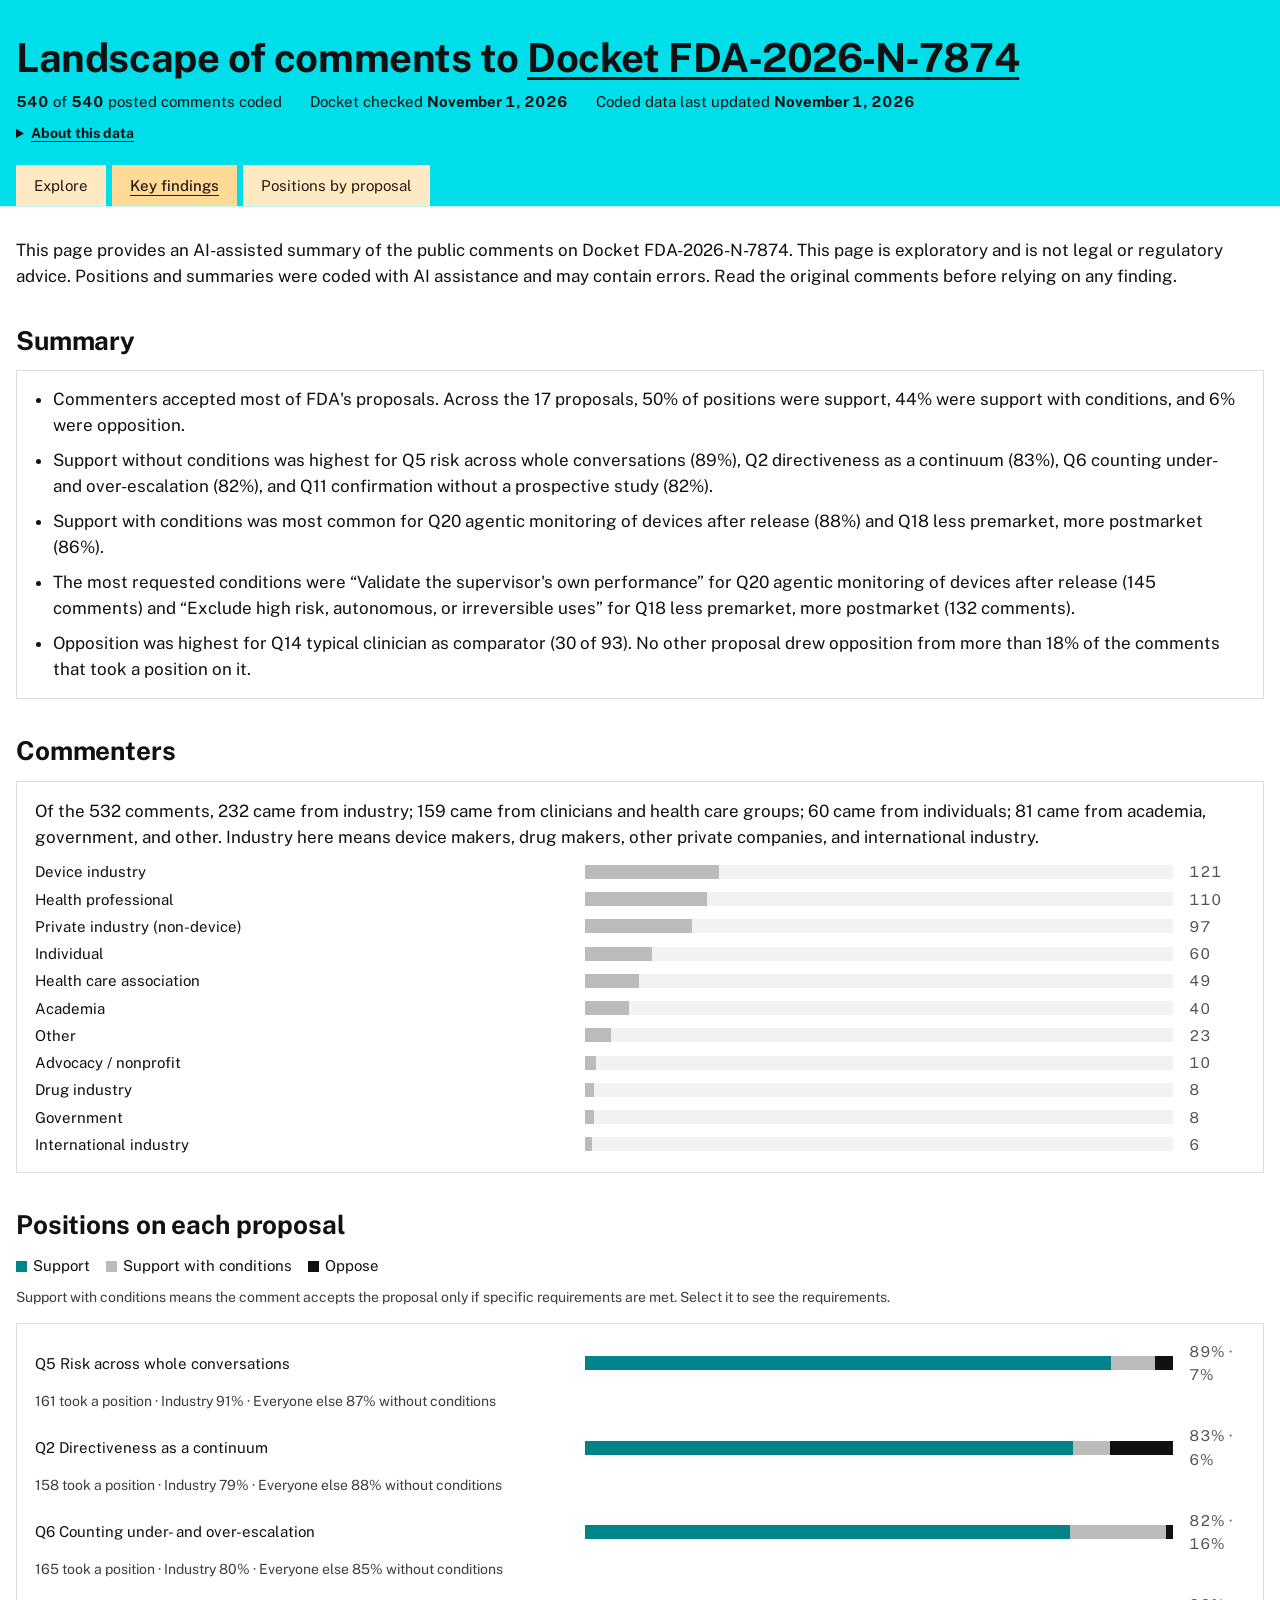
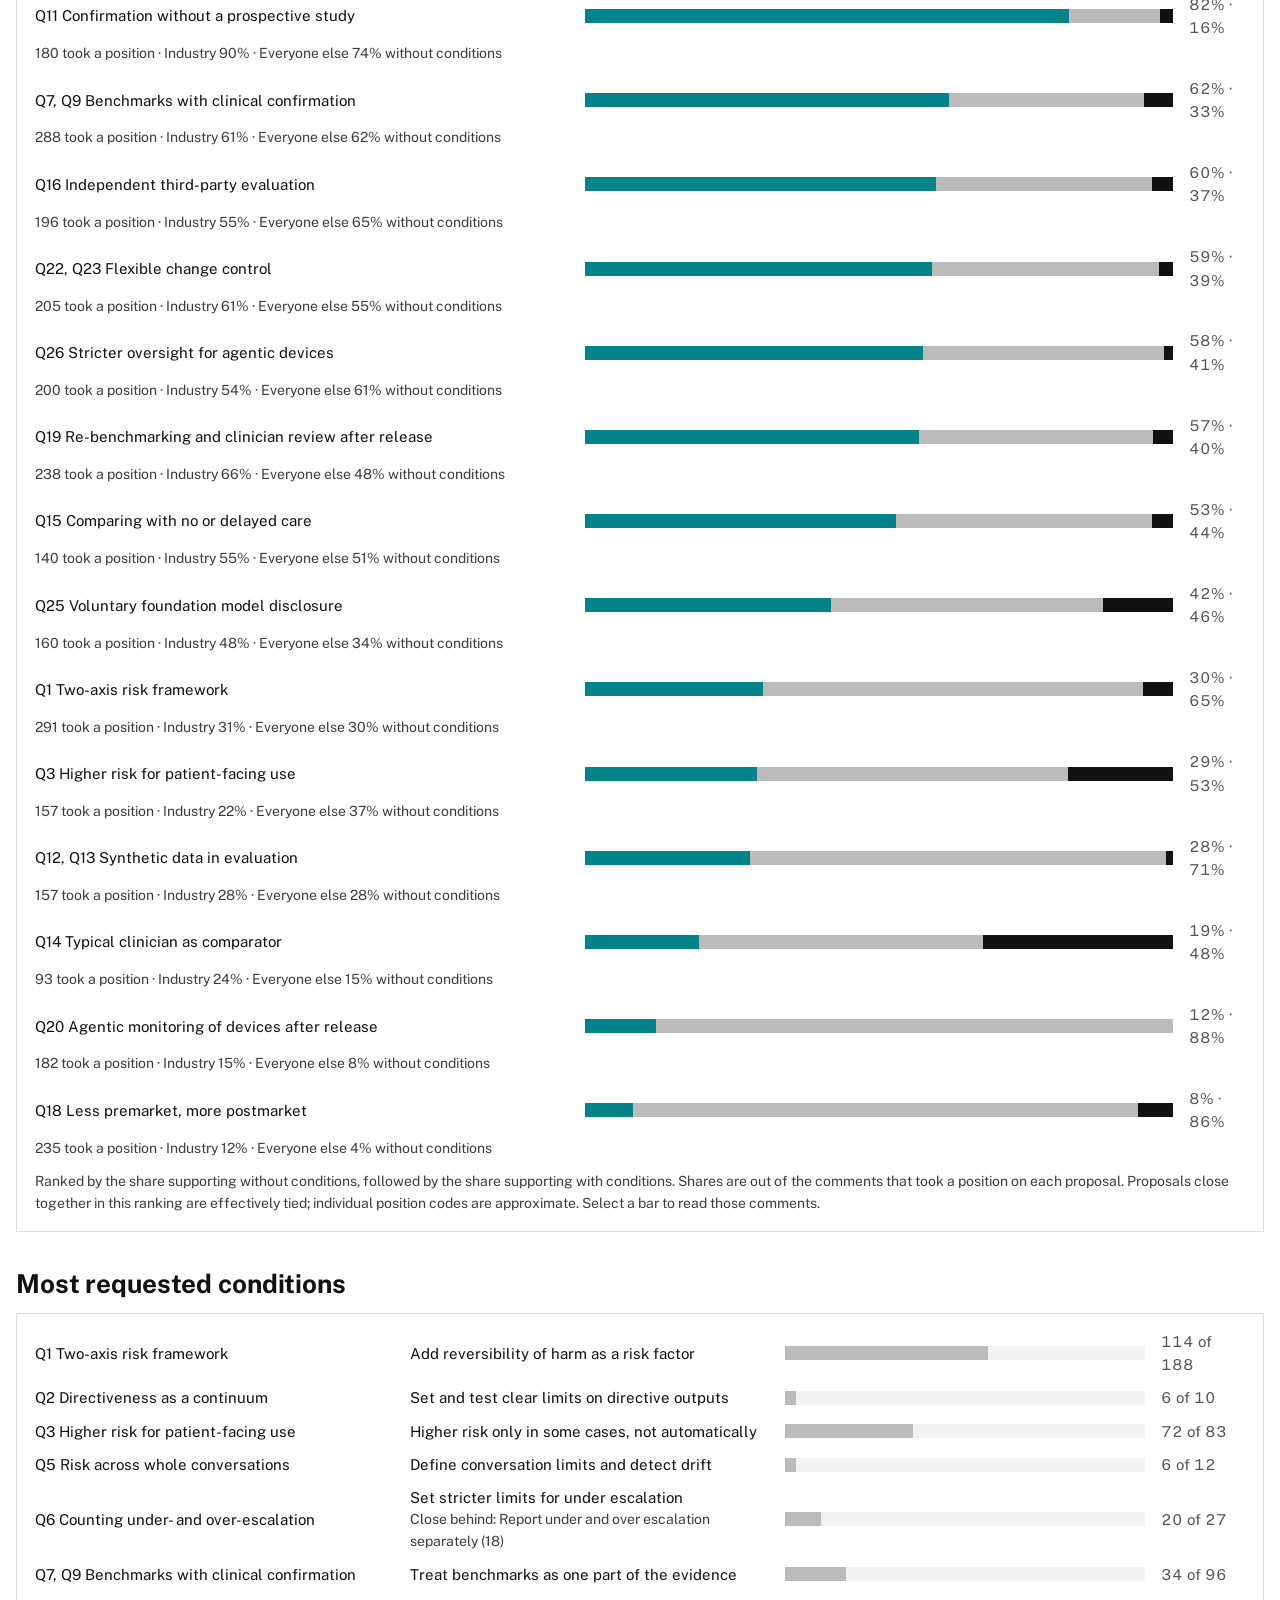
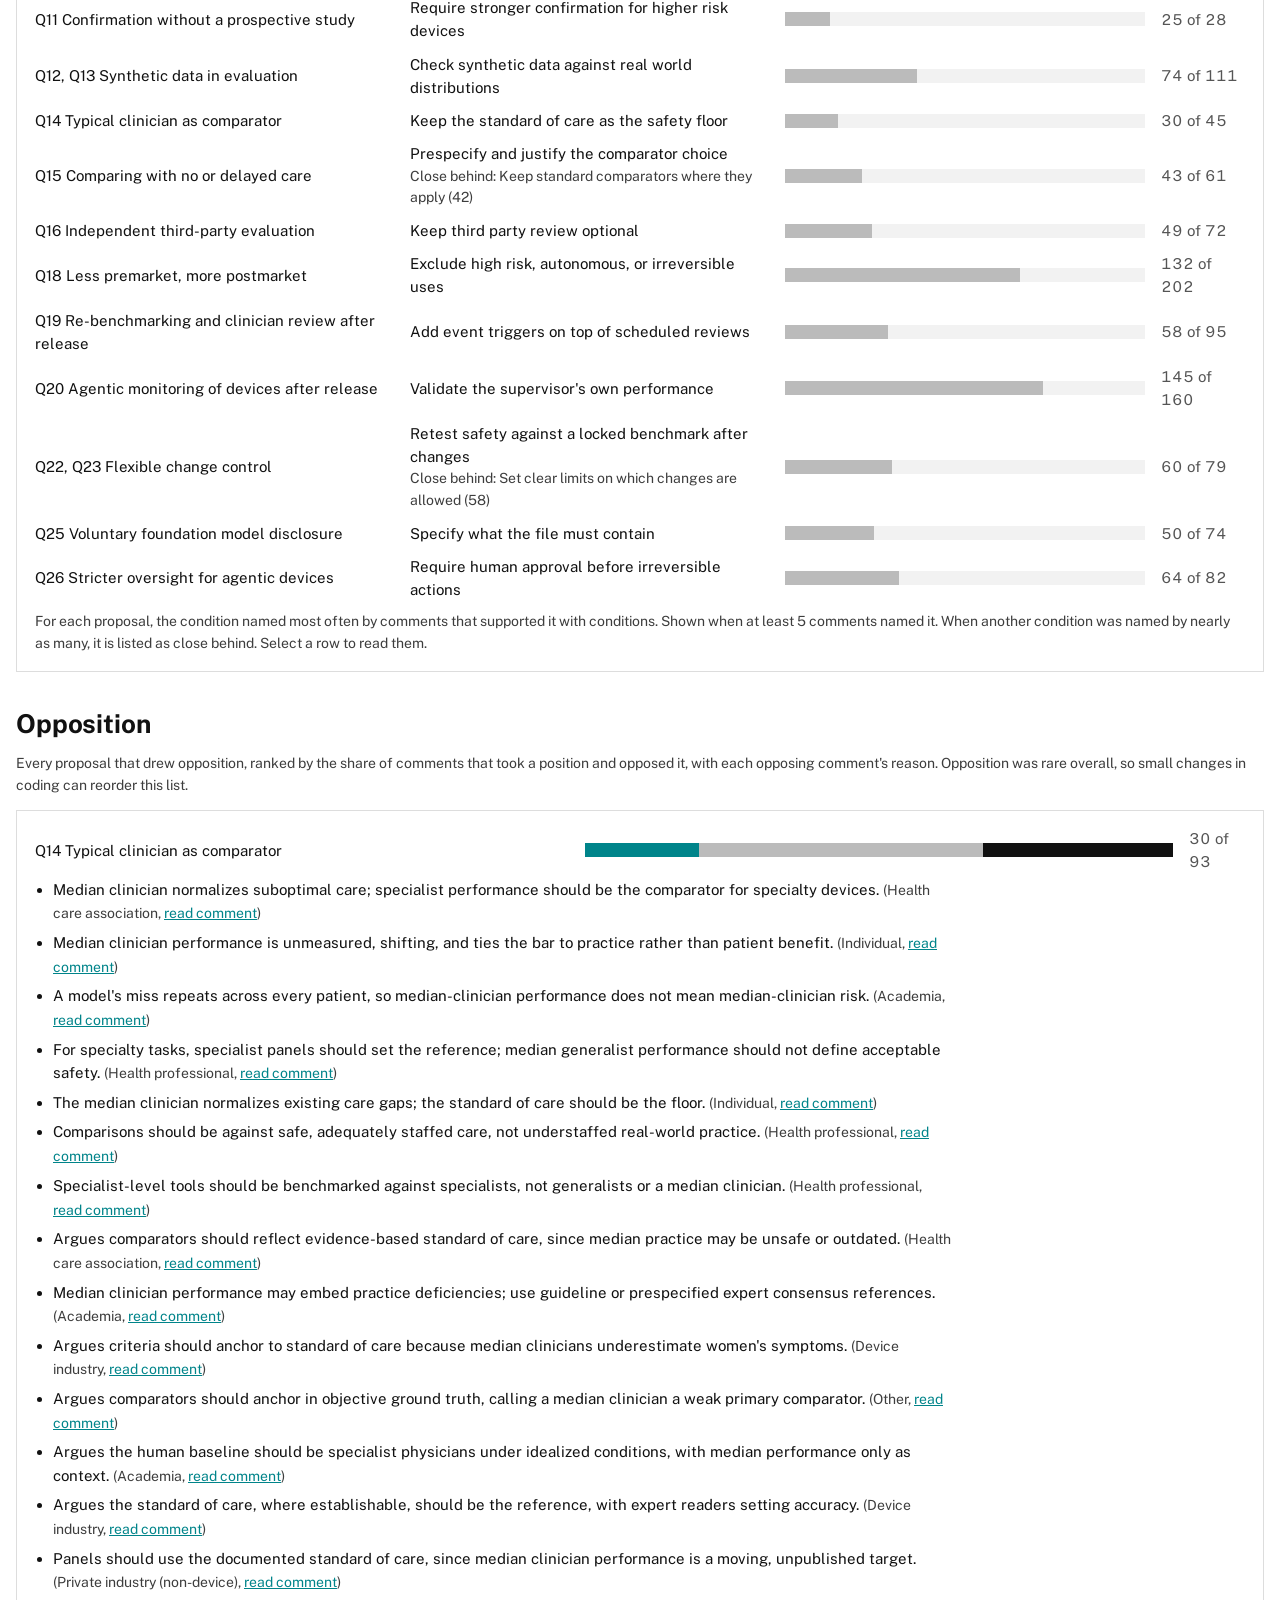
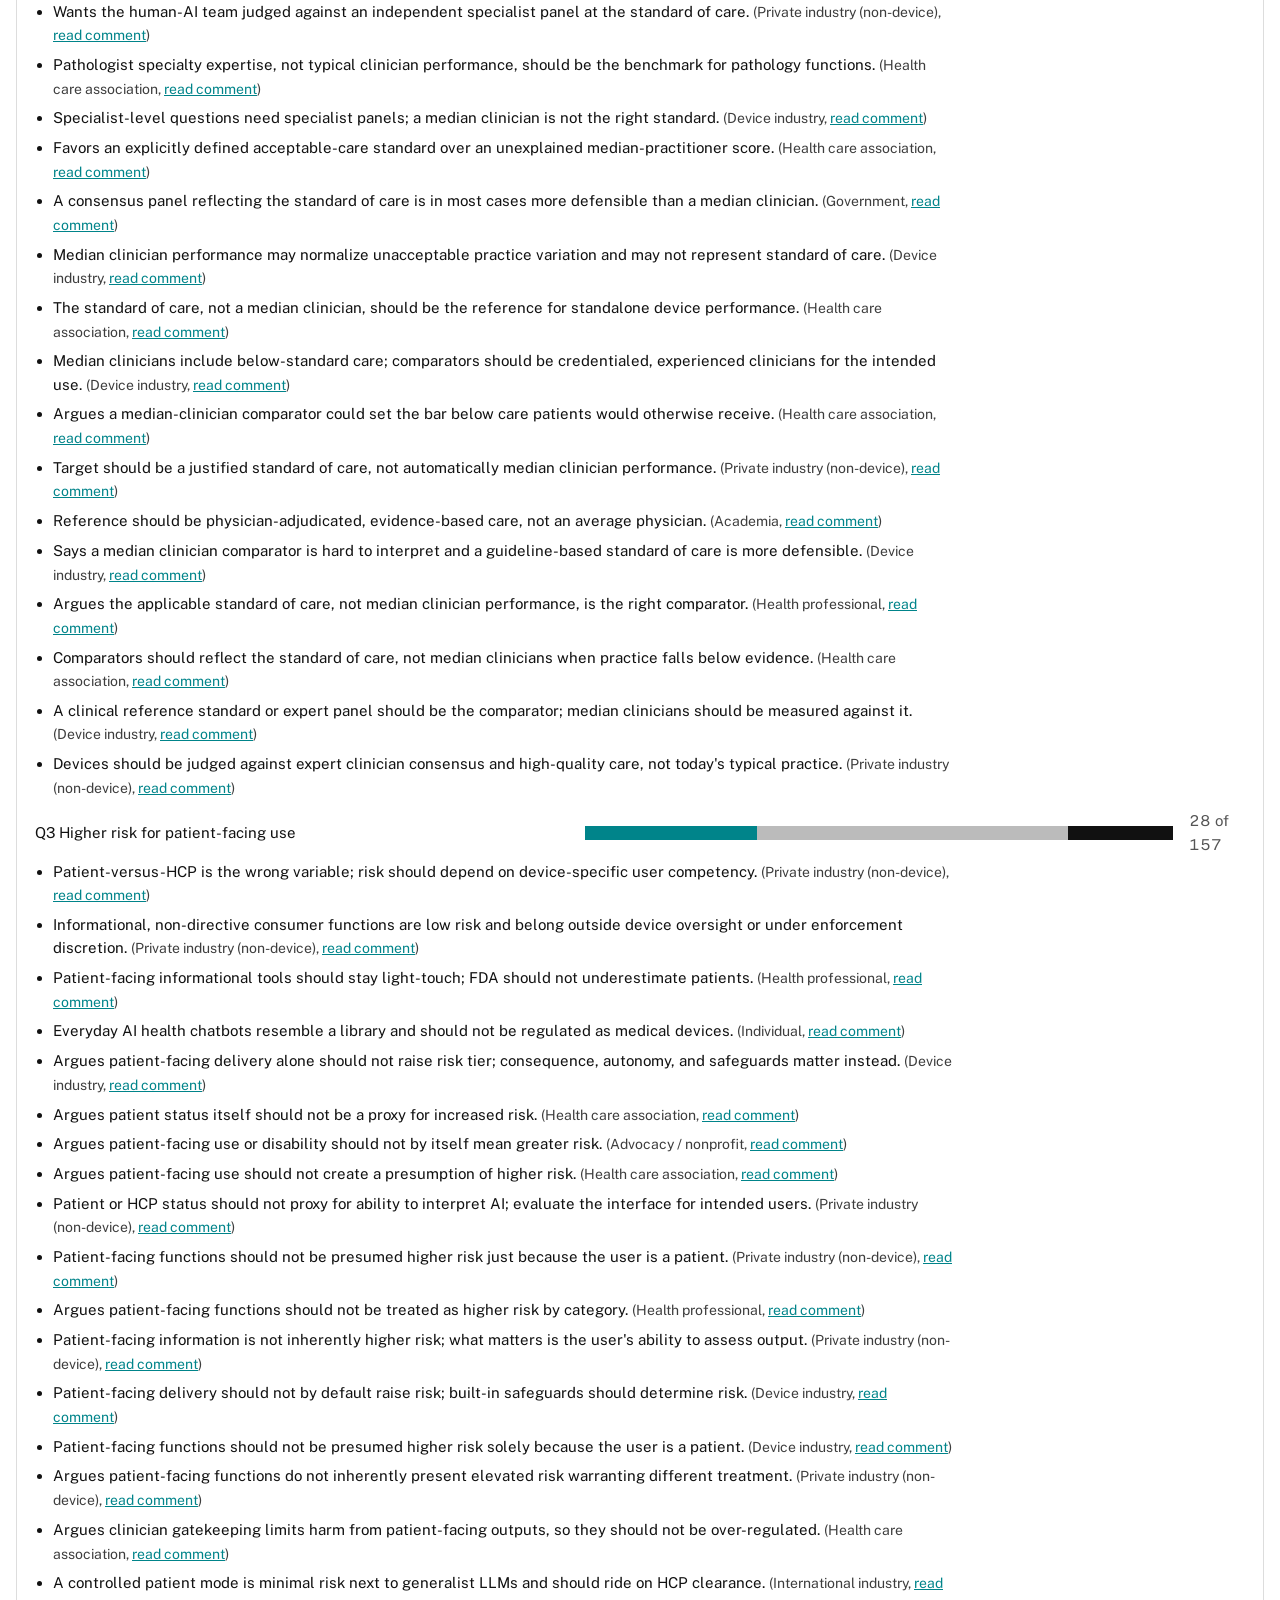
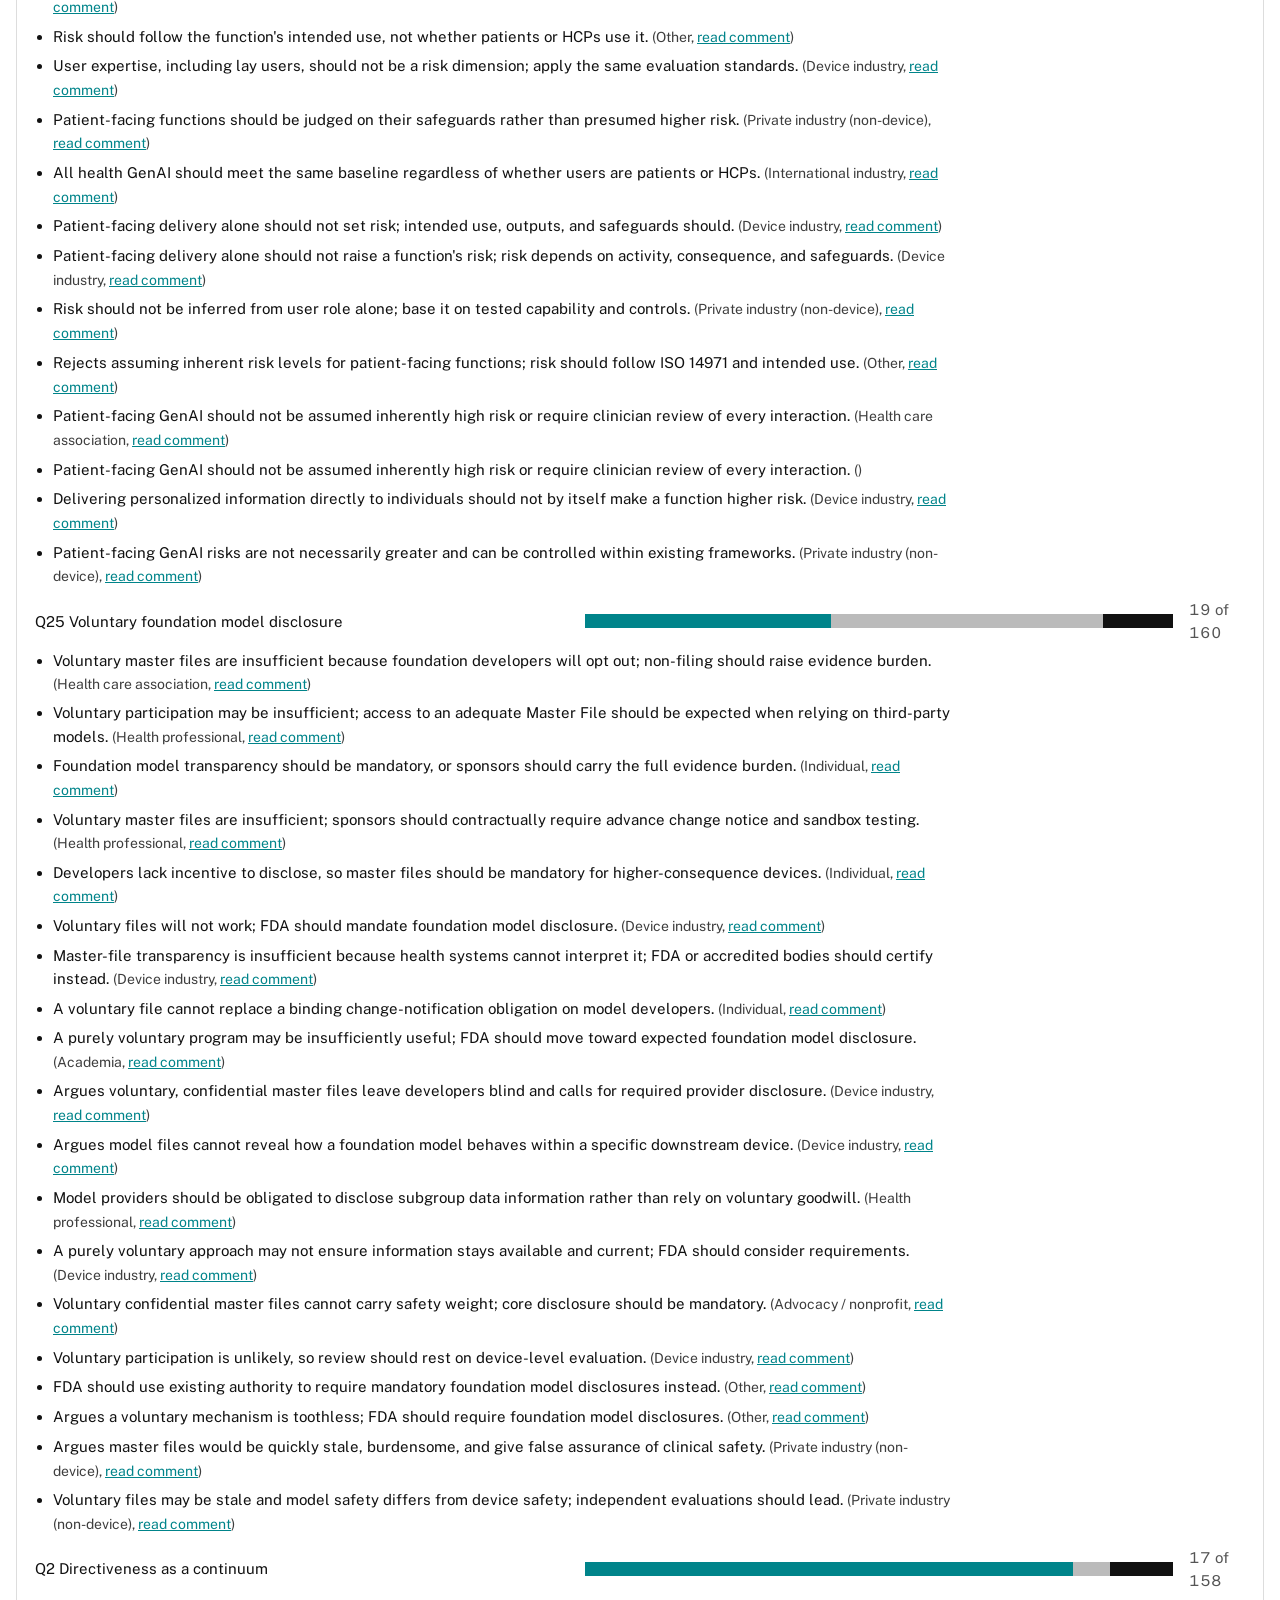
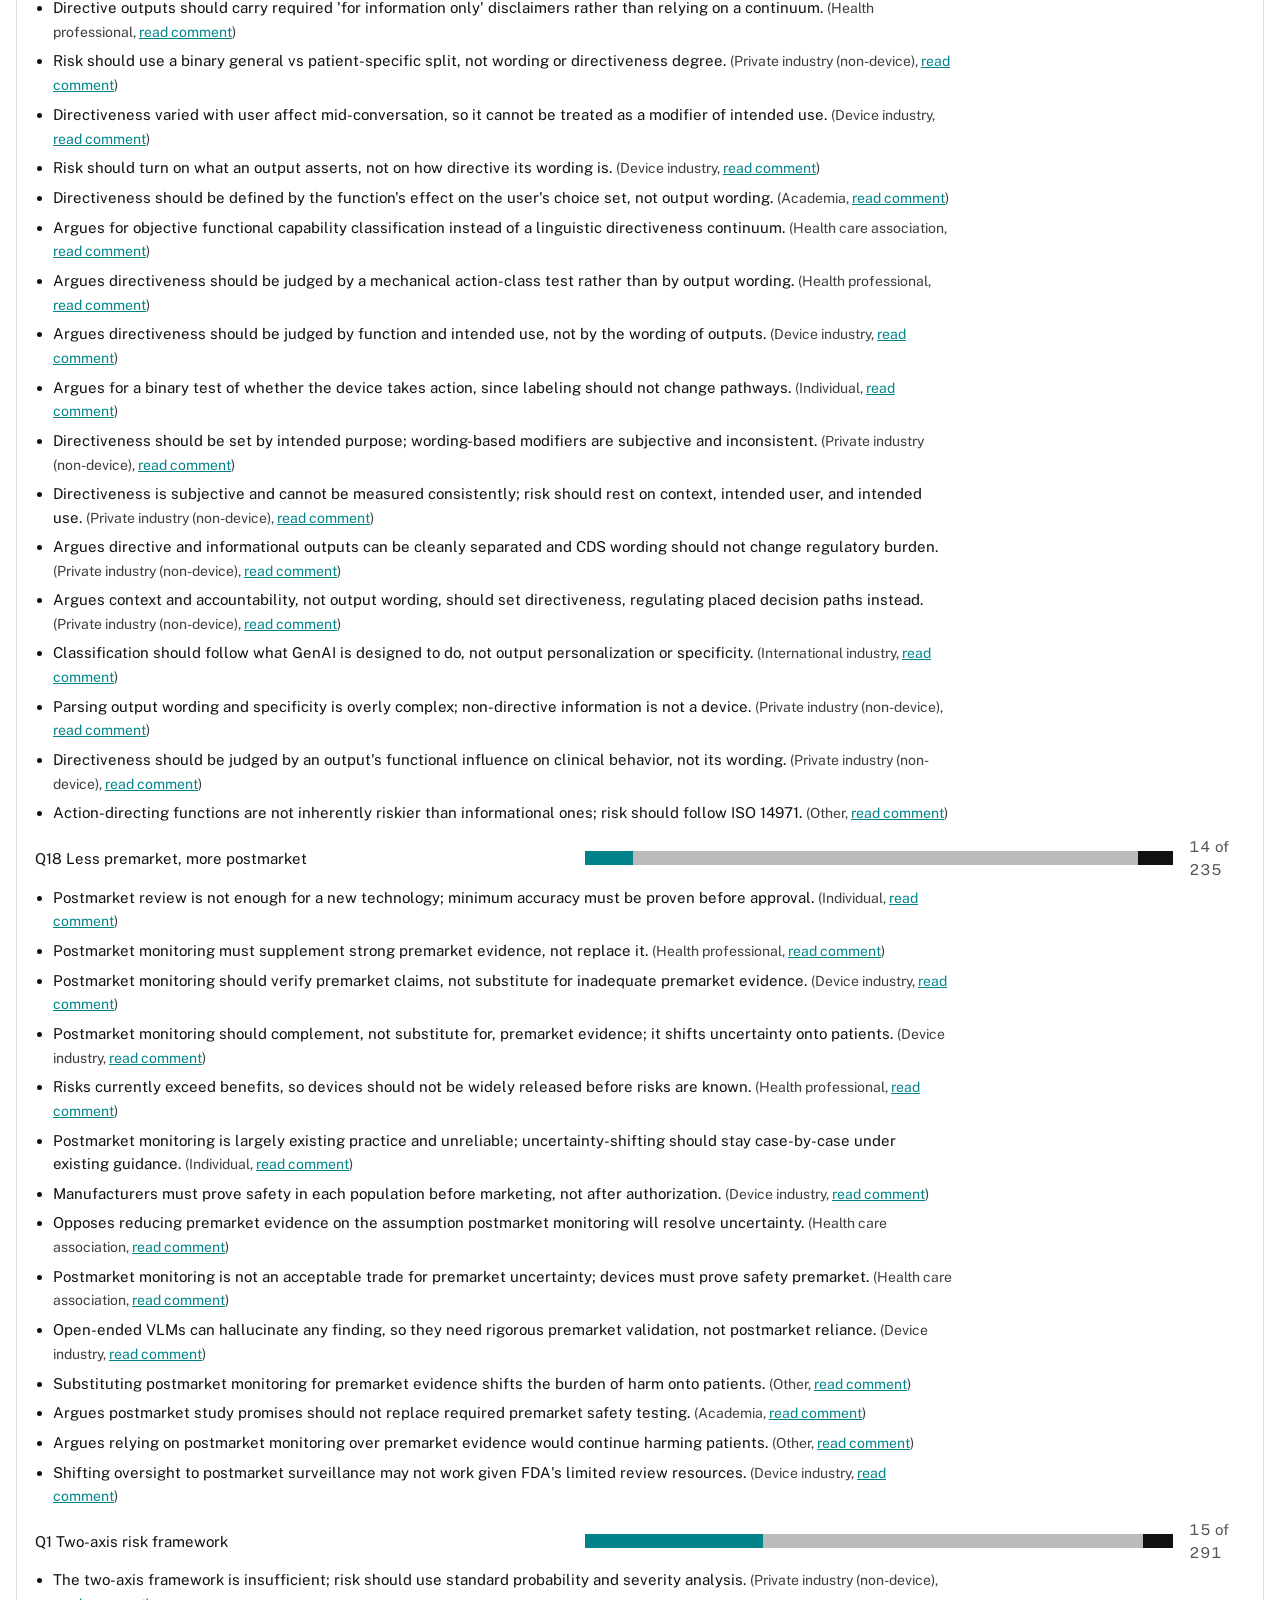
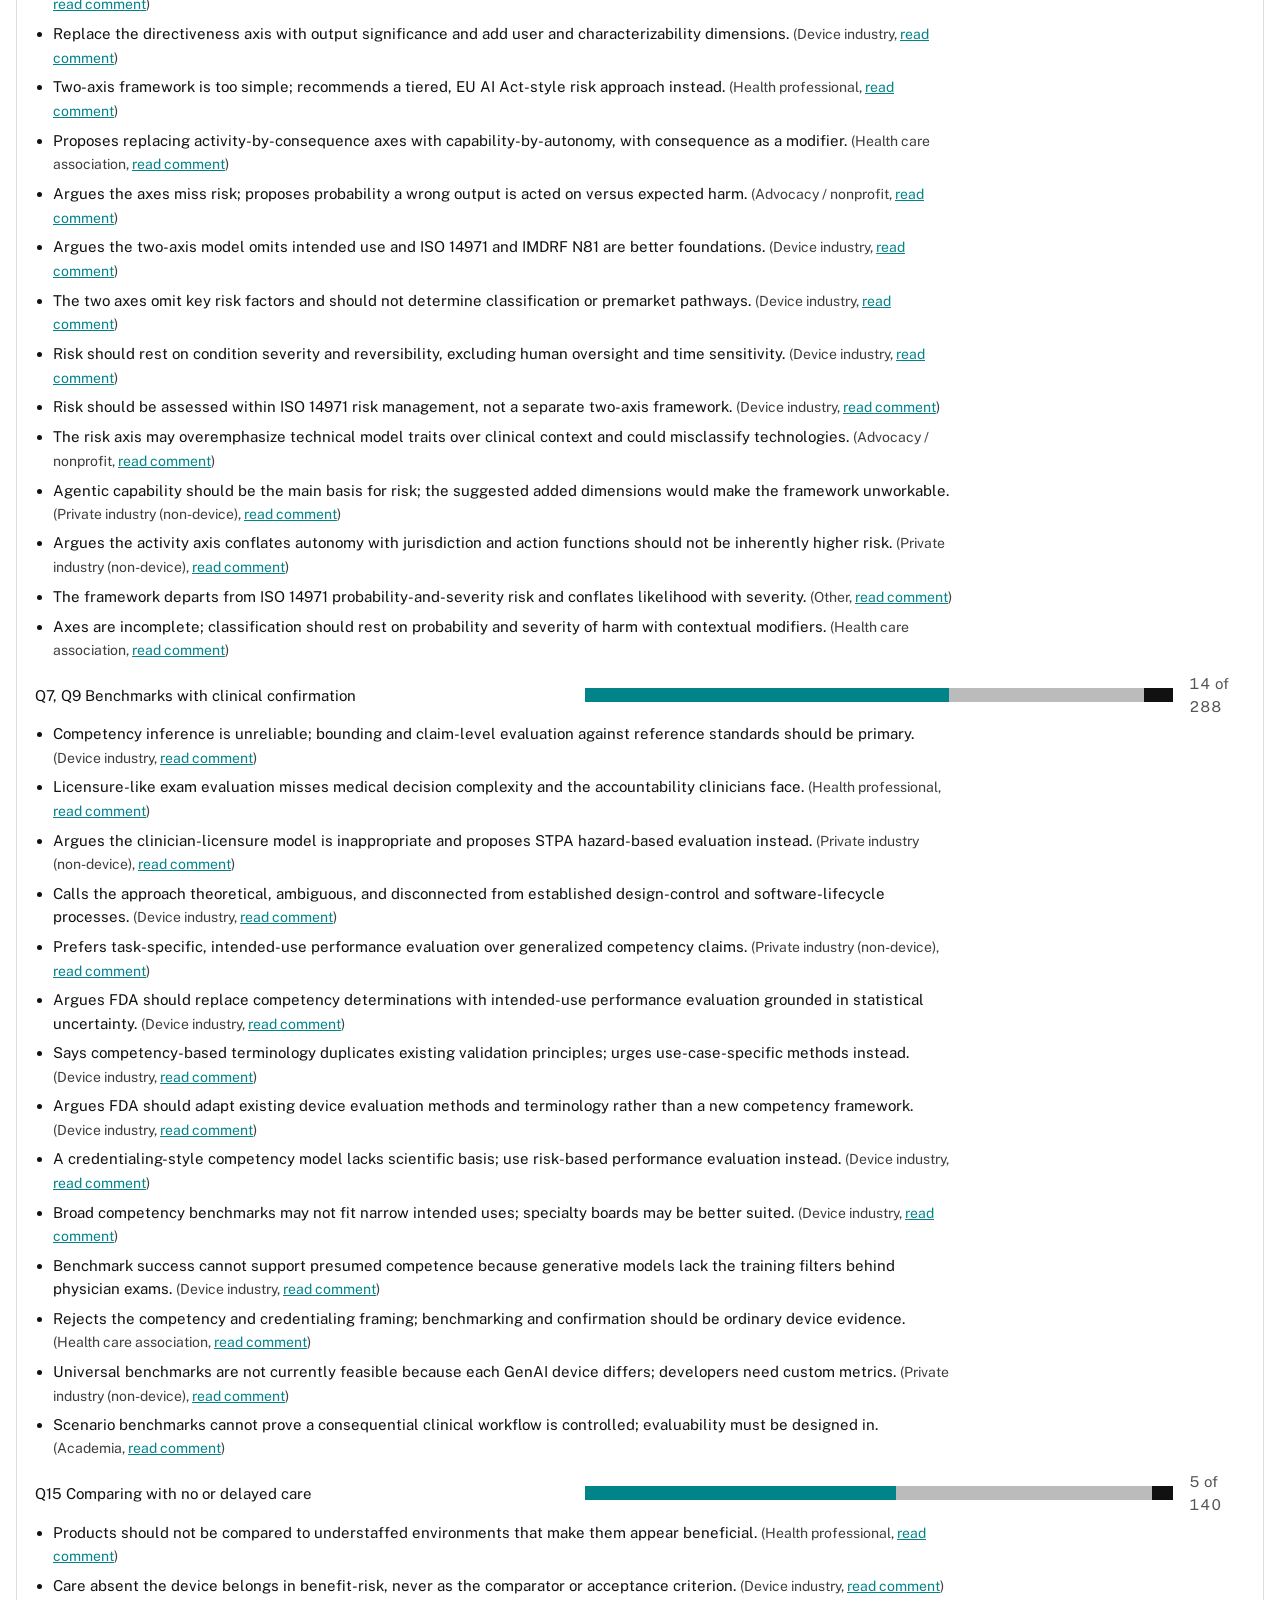
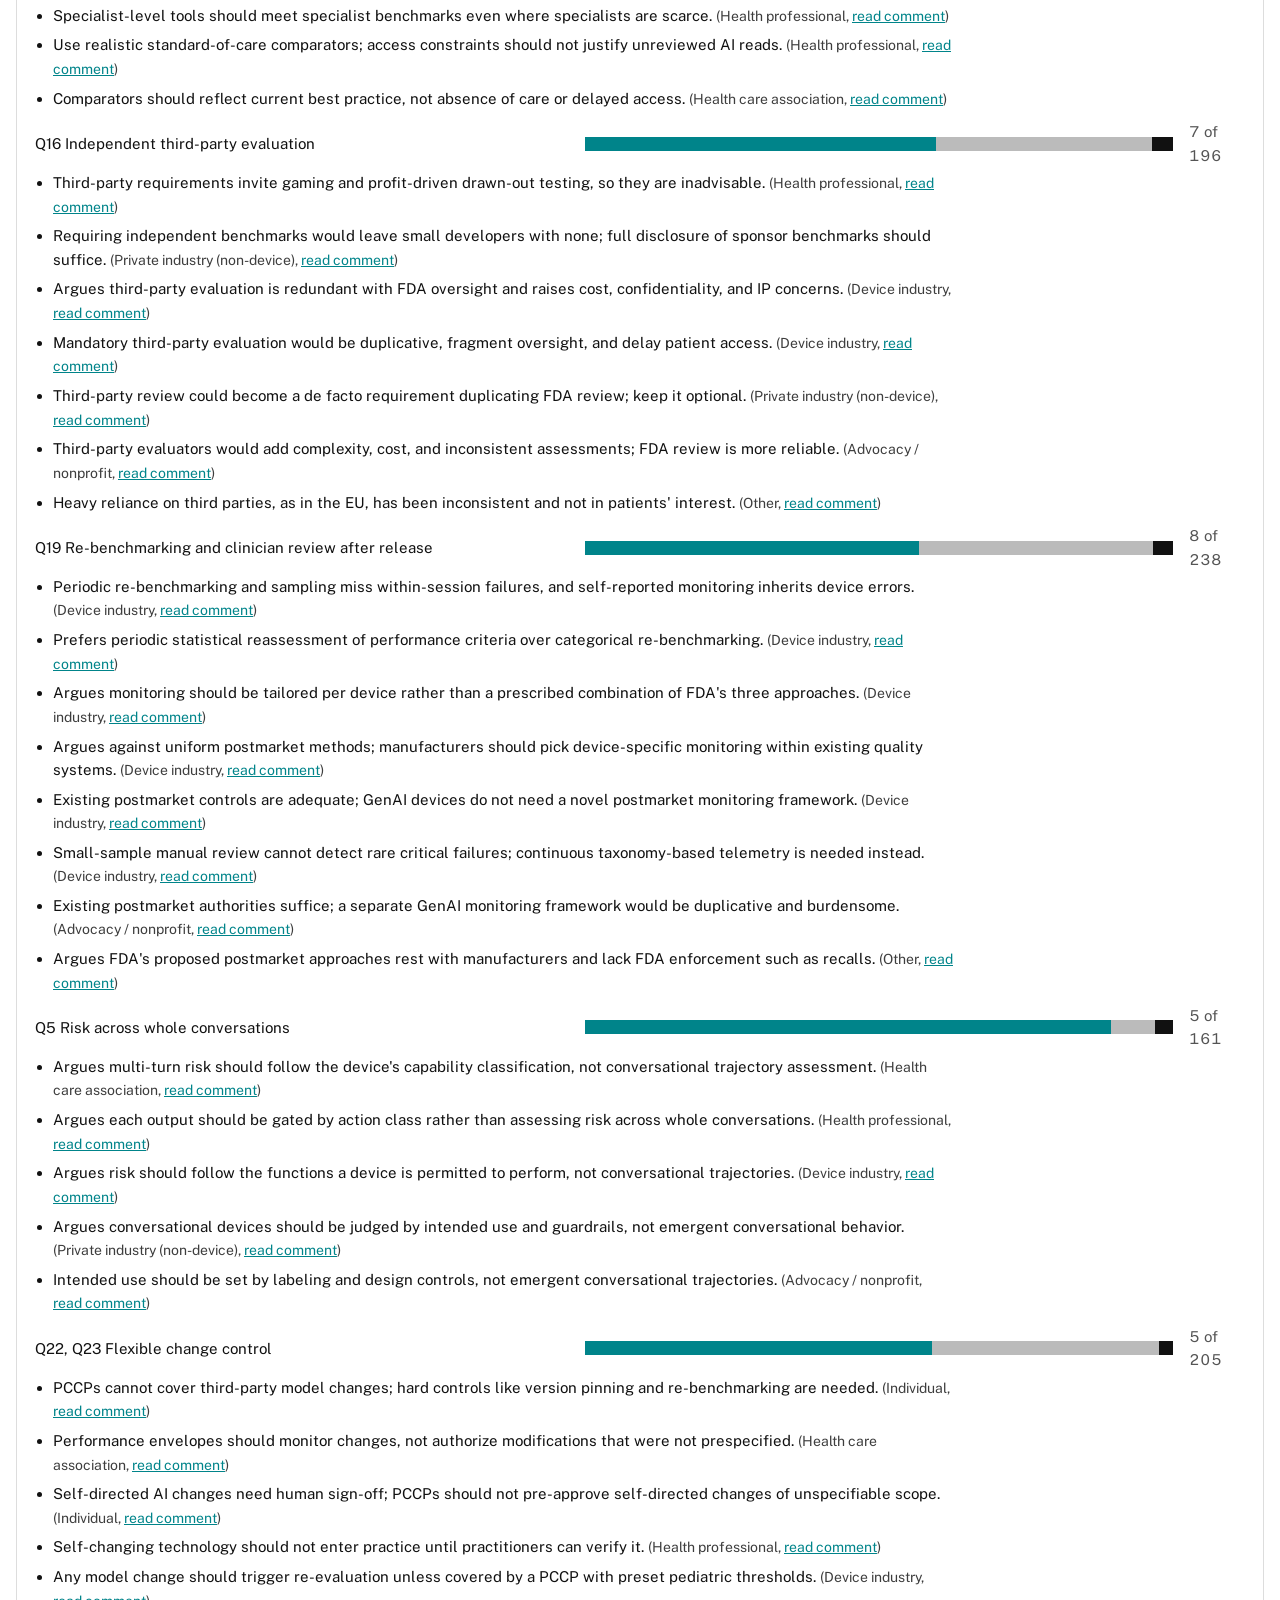
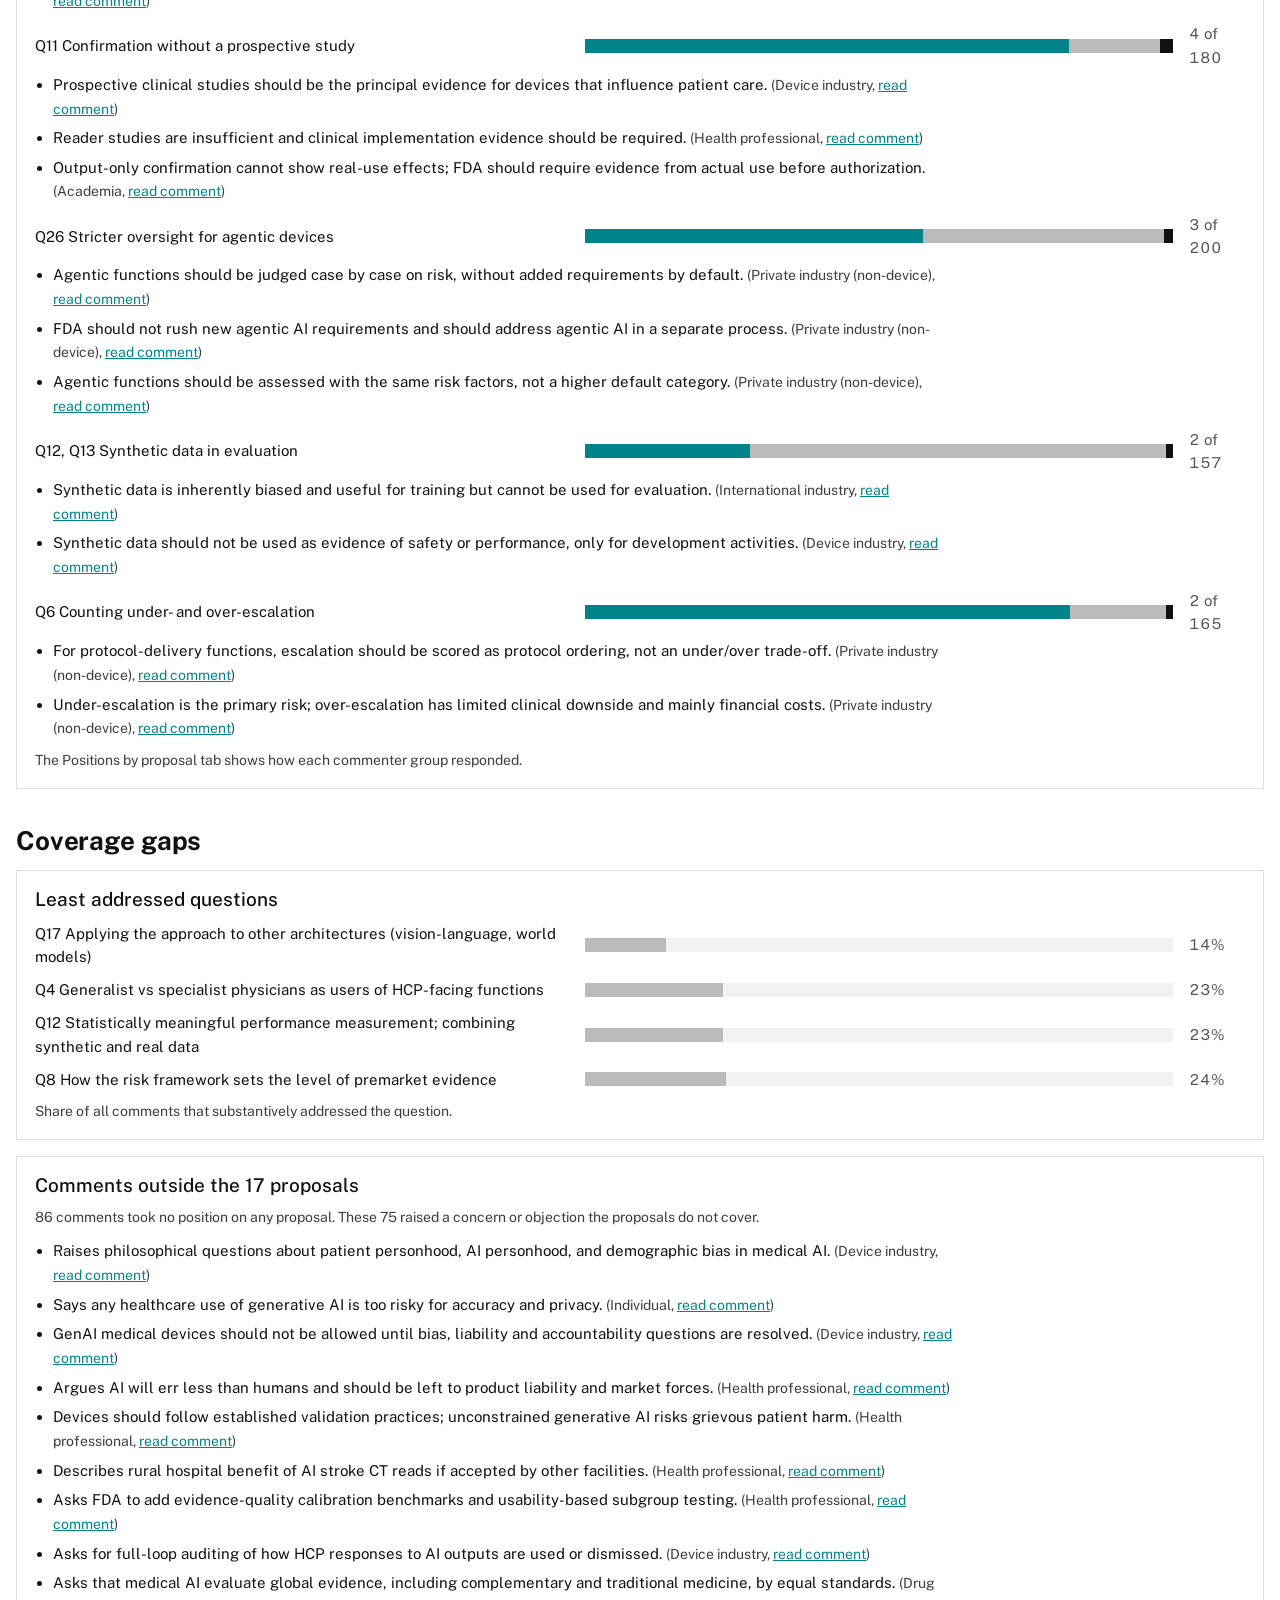
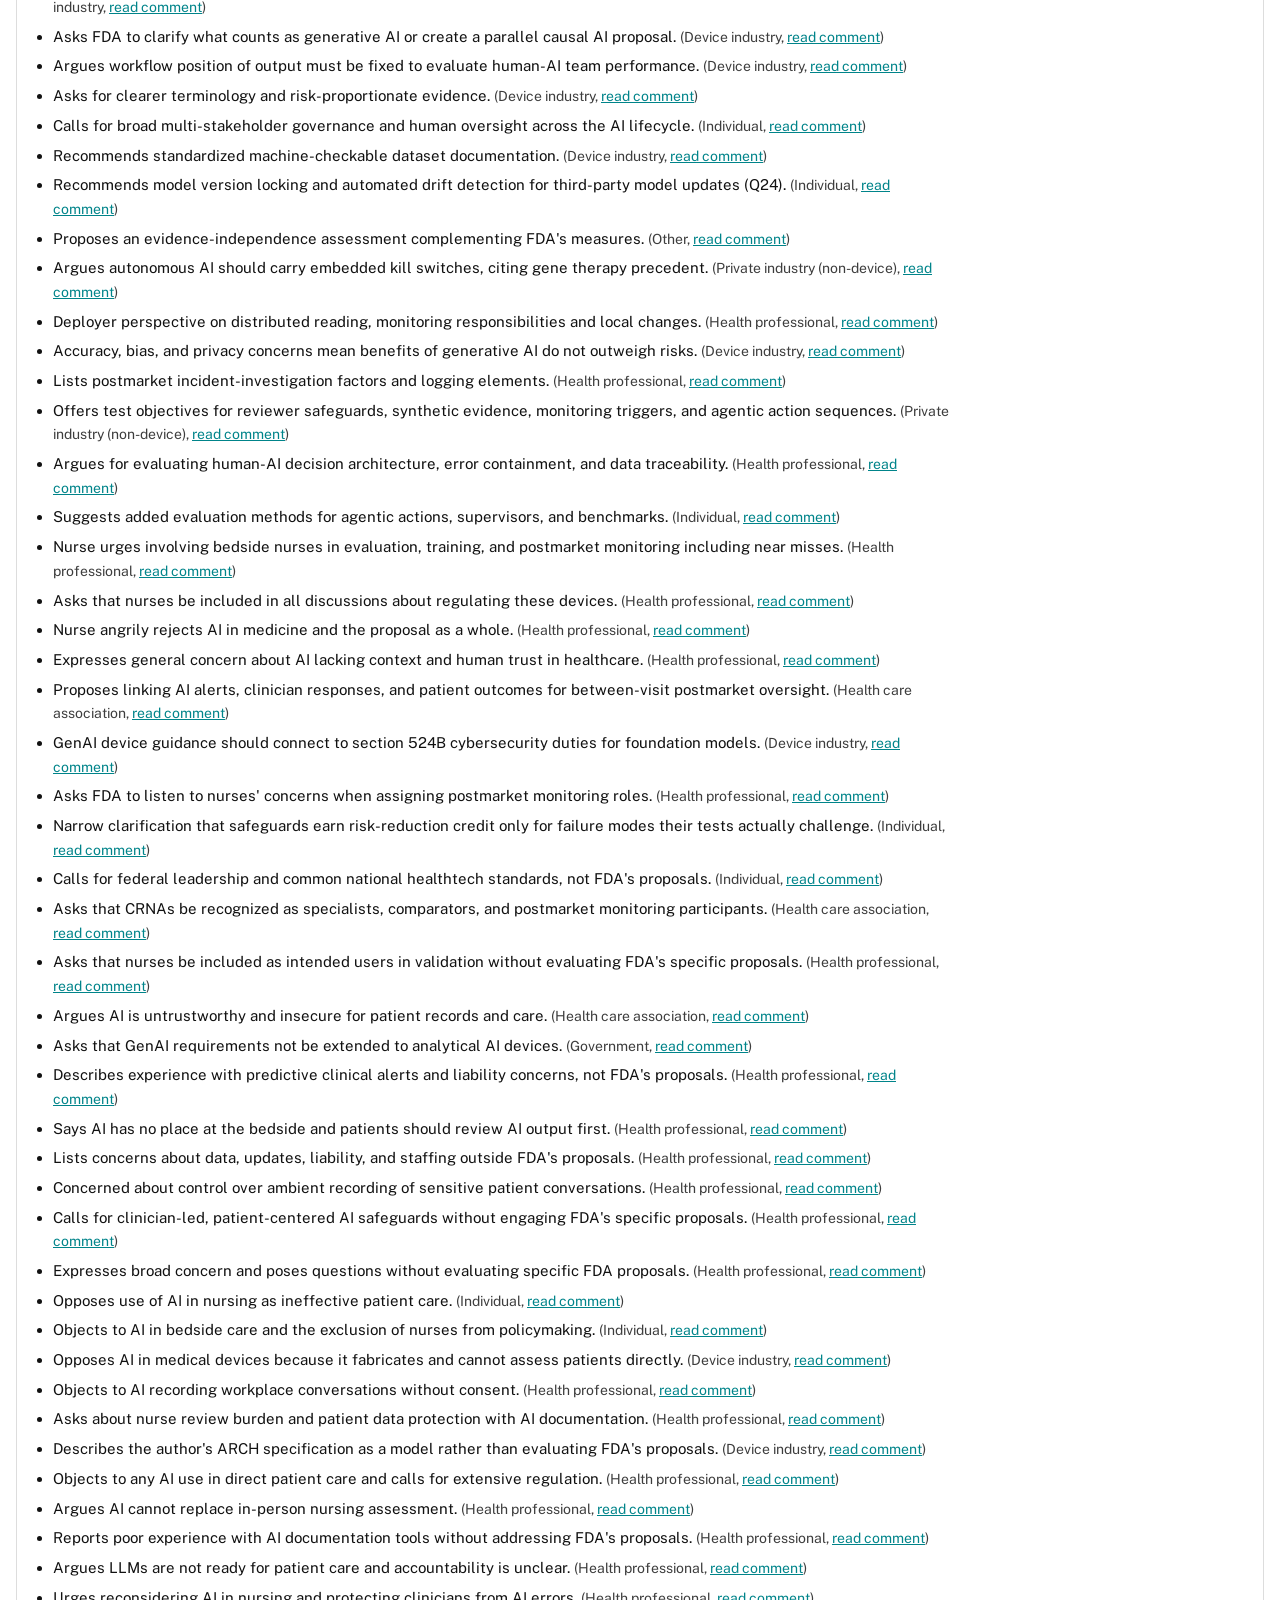
==== commit fbd25109: "Use 0370's codes for ARIA, drop pending ARIA card and text, update README Co-Authored-By: Claude Opu" ====
--- a/analysis/index.html
+++ b/analysis/index.html
@@ -171,7 +171,7 @@
     <summary>About this data</summary>
     <p>Comments are downloaded from the Regulations.gov public API for this docket, with their attached files. Regulations.gov shows only comments FDA has reviewed and posted. FDA posts them in batches, so the docket can hold more comments than this site includes, and comments filed but not yet posted appear in neither.</p>
     <p>A script checks the docket once a day through November 21, 2026, and updates the posted count above. New comments are added to the charts after each one is read and coded, which can take several days. "Coded data last updated" is the date coded comments were last added or changed.</p>
-    <p>Each comment was read in full and coded by Claude Opus 5.5 against a written codebook, with checks by separate instances of the same model. No codes have been checked by a person. Comments filed twice are counted once. One comment is counted but not shown, at its author's request. Comments known to be filed but not yet posted, such as ARIA's and Stanford HAI's, are listed but not counted.</p>
+    <p>Each comment was read in full and coded by Claude Opus 5.5 against a written codebook, with checks by separate instances of the same model. No codes have been checked by a person. Comments filed twice are counted once. One comment is counted but not shown, at its author's request.</p>
     <p>Methods, codebooks, and code are on <a href="https://github.com/merylye/docket-lens" target="_blank" rel="noopener">GitHub</a>.</p>
   </details>
   <nav class="tabs" role="tablist" aria-label="Views">
@@ -662,7 +662,7 @@
   const q = (document.getElementById("addSearch").value || "").trim().toLowerCase();
   const pendOpts = PENDING().filter(c => !q || (nameOf(c) + " pending").toLowerCase().includes(q)).map(c => `<label><input type="checkbox" data-id="${esc(c.id)}" ${state.pinned.includes(c.id) ? "checked" : ""}><span><span class="num">Pending</span> ${esc(c.short_name || nameOf(c))}</span></label>`).join("");
   const list = D.filter(c => !c.hidden).filter(c => !q || (short(c.id) + " " + nameOf(c) + " " + c.commenter_type).toLowerCase().includes(q));
-  const ariaOpt = (!q || "aria nsf ai research institute on interaction for ai assistants".includes(q)) ? `<label><input type="checkbox" data-id="ARIA" ${state.pinned.includes("ARIA") ? "checked" : ""}><span><span class="num">Pending</span> ARIA</span></label>` : "";
+  const ariaOpt = (!q || "aria nsf ai research institute on interaction for ai assistants".includes(q)) ? `<label><input type="checkbox" data-id="ARIA" ${state.pinned.includes("ARIA") ? "checked" : ""}><span><span class="num">0370</span> ARIA</span></label>` : "";
   const menu = document.getElementById("addMenu");
   menu.innerHTML = (list.length || ariaOpt || pendOpts) ? ariaOpt + pendOpts + list.map(c => `<label><input type="checkbox" data-id="${esc(c.id)}" ${state.pinned.includes(c.id) ? "checked" : ""}><span><span class="num">${esc(short(c.id))}</span> ${esc(nameOf(c))}</span></label>`).join("") : `<p class="note" style="margin:6px">No comments match.</p>`;
   menu.querySelectorAll("input").forEach(i => i.onchange = () => { togglePin(i.dataset.id); reveal(document.getElementById("grid"), "center"); });
@@ -706,9 +706,8 @@
     note.textContent = `${rows.length} comments${state.cat ? " from " + state.cat : ""} ${it && it.phrase ? it.phrase : "addressing " + (it ? it.label : state.sel.key)}`; clear.hidden = false;
   } else { note.textContent = `${rows.length} comments`; clear.hidden = state.types.size === 0; }
   if (state.types.size) note.textContent += ` · ${[...state.types].join(", ")}`;
-  const a = META.aria, ariaText = ["aria", a.name, "academia", ...a.topics].join(" ").toLowerCase();
-  const ariaShow = (!state.sel || ariaItems(state.sel.lens).includes(state.sel.key)) && (state.types.size === 0 || state.types.has("Academia")) && (!q || ariaText.includes(q));
-  const extra = [...(ariaShow ? ["ARIA"] : []), ...pend.map(c => c.short_name || nameOf(c))];
+  const a = META.aria;
+  const extra = pend.map(c => c.short_name || nameOf(c));
   if (extra.length) note.textContent += `, plus ${extra.join(" and ")} (not yet posted)`;
   if (withheld) note.textContent += ` · ${withheld} more counted but not shown at the author's request`;
   const SHORT = { IV: "Risk", V: "Premarket", VI: "Postmarket", VII: "Other" };
@@ -720,7 +719,6 @@
   };
   const fmtD = d => d ? new Date(d).toLocaleDateString("en-US", { month: "short", day: "numeric", year: "numeric" }) : "";
   const items = rows.map(c => ({ c, name: nameOf(c), date: c.received || c.posted || "", cov: c.unreadable ? -1 : c.q_addr.length + (c.topics || []).length / 100 }));
-  if (ariaShow) items.push({ aria: true, name: "ARIA", date: "2026-10-19T23:00:00Z", cov: a.q_addr.length + a.topics.length / 100 });
   pend.forEach(c => items.push({ c, pending: true, name: nameOf(c), date: c.received || "", cov: c.q_addr.length }));
   const cmpName = (x, y) => x.name.localeCompare(y.name, "en", { sensitivity: "base" });
   const sorters = {
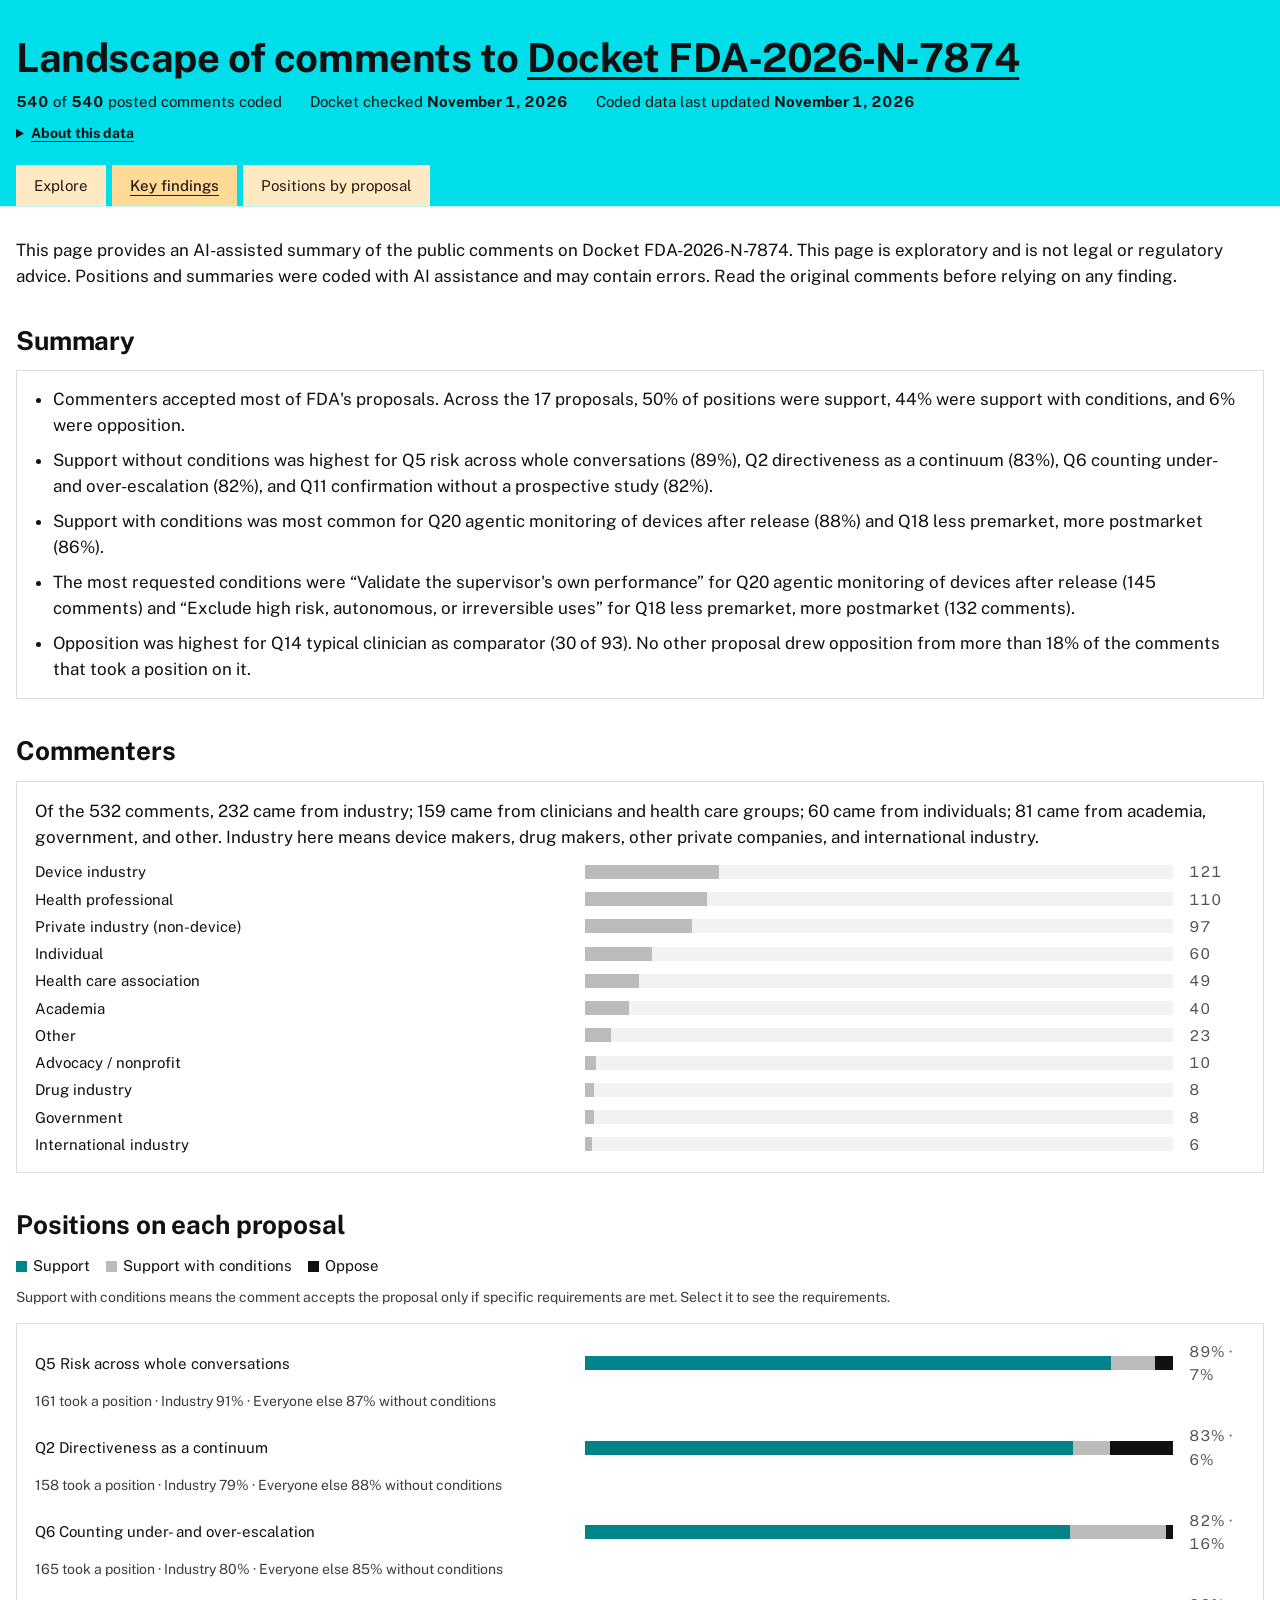
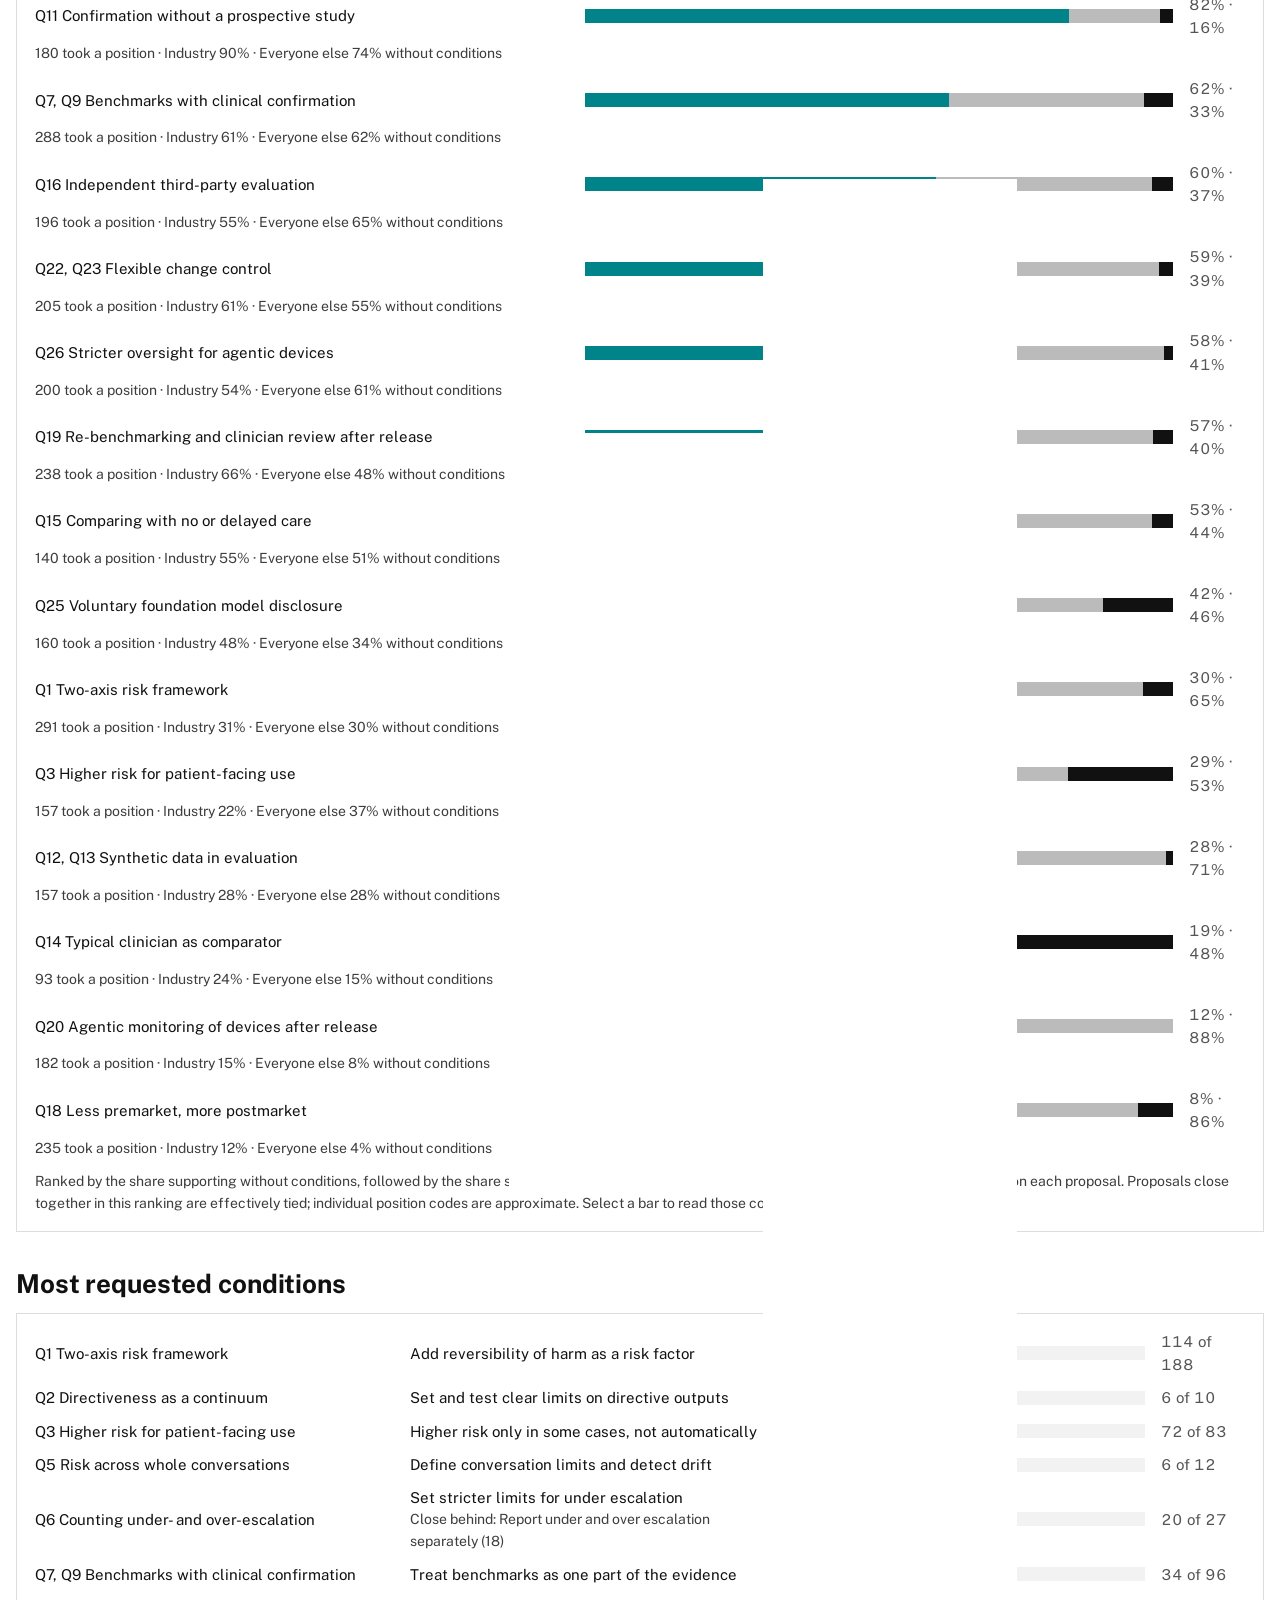
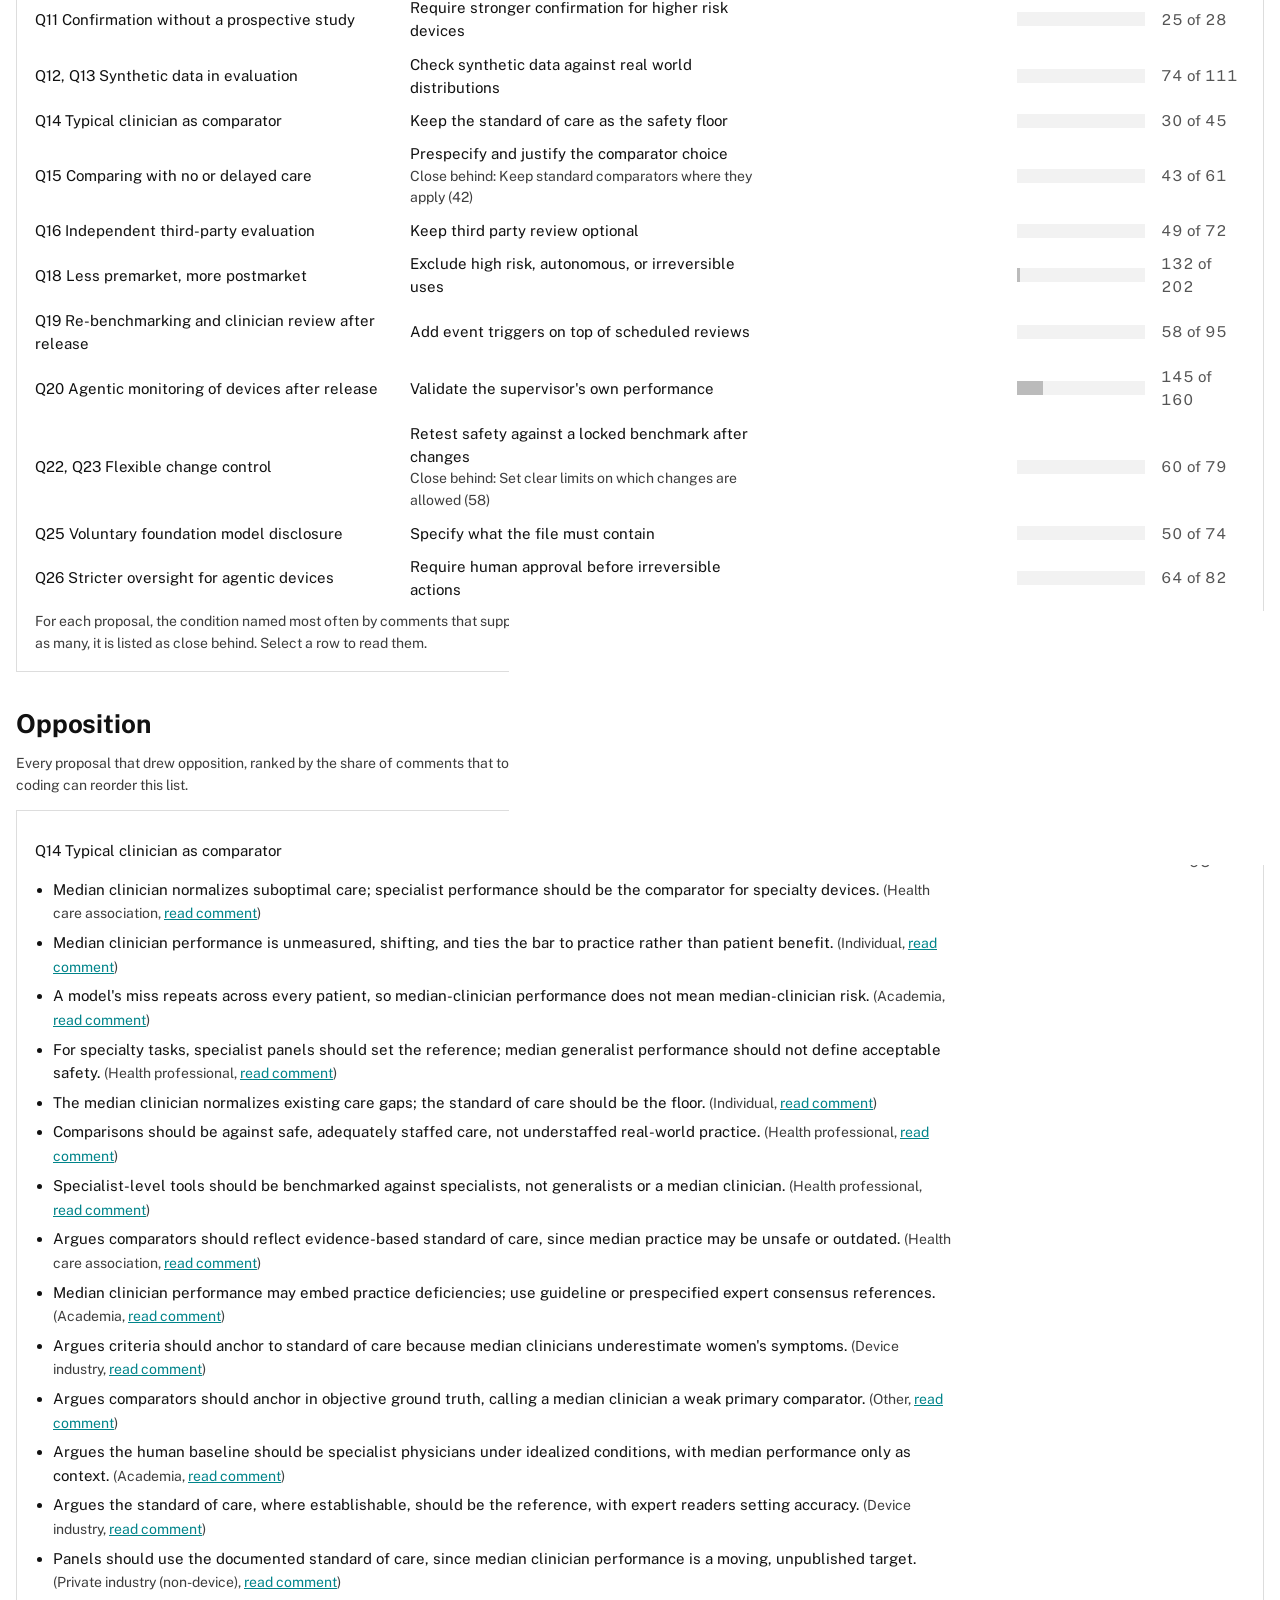
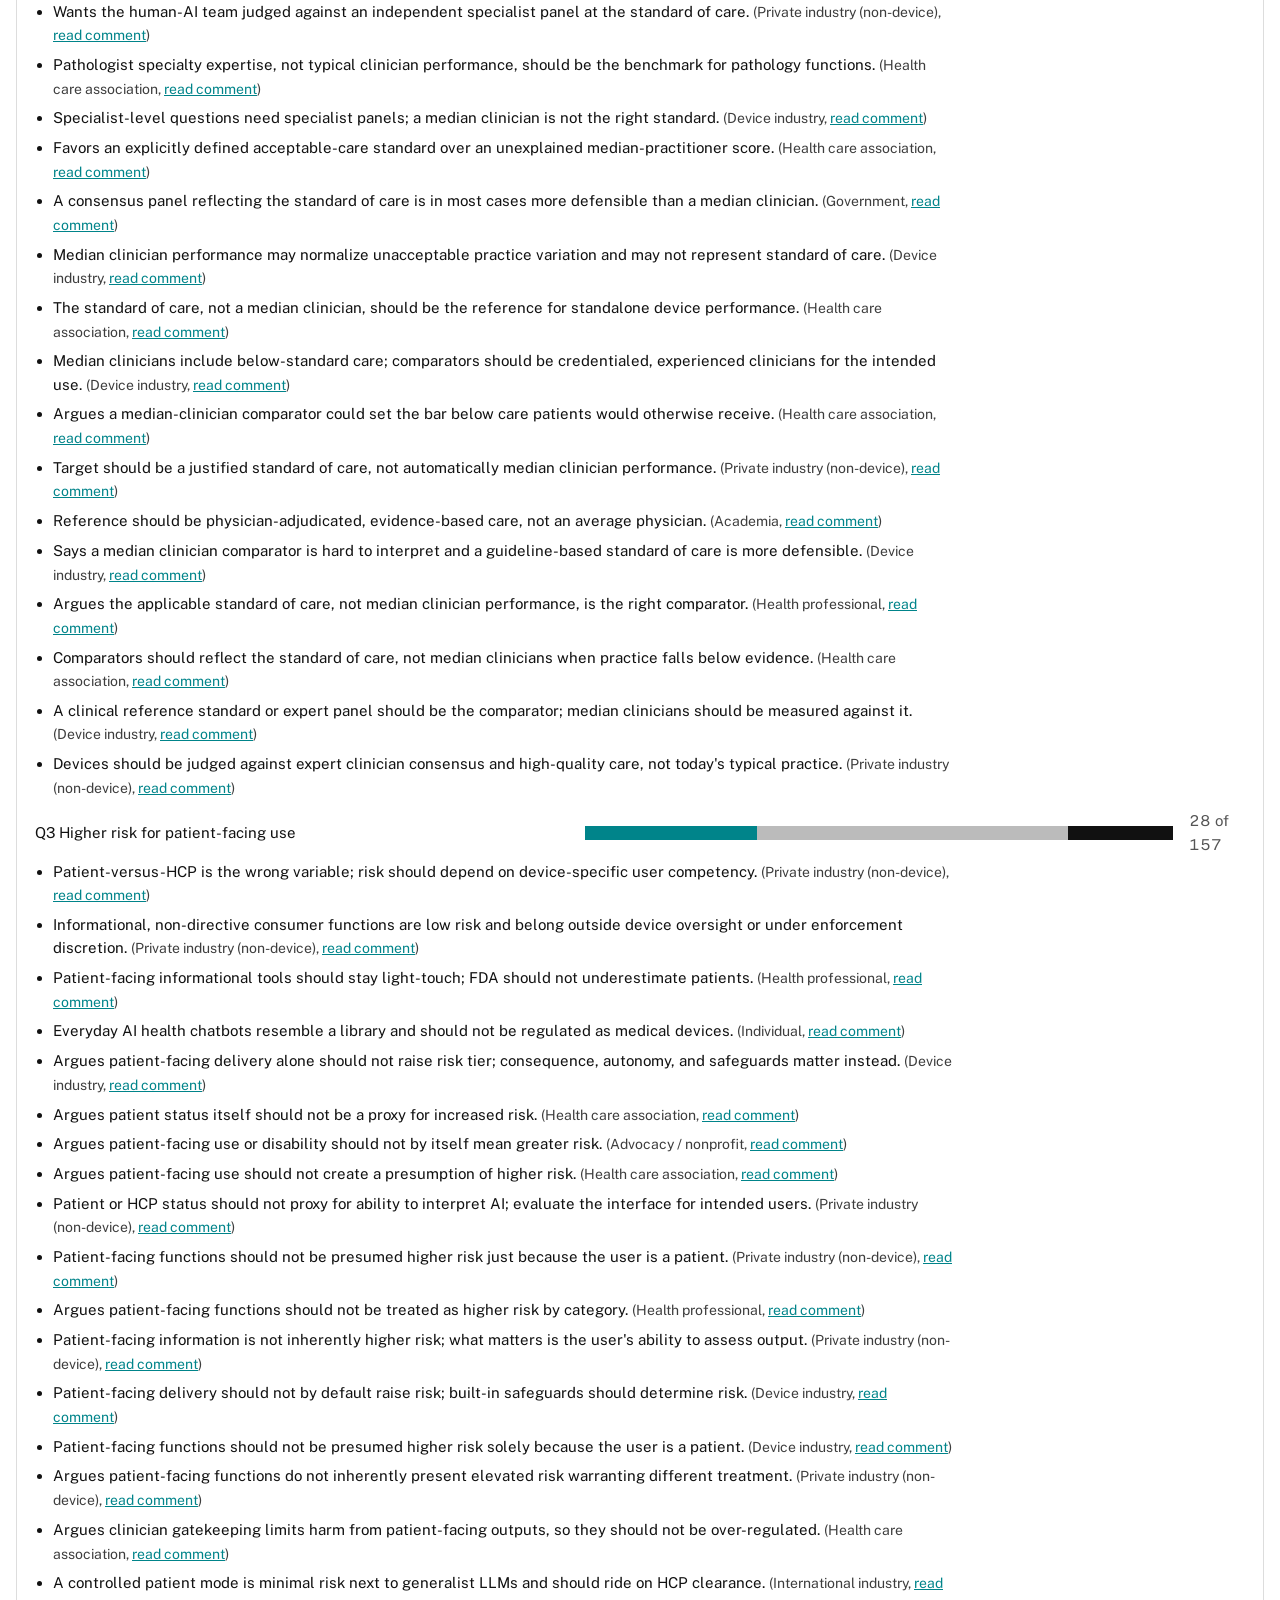
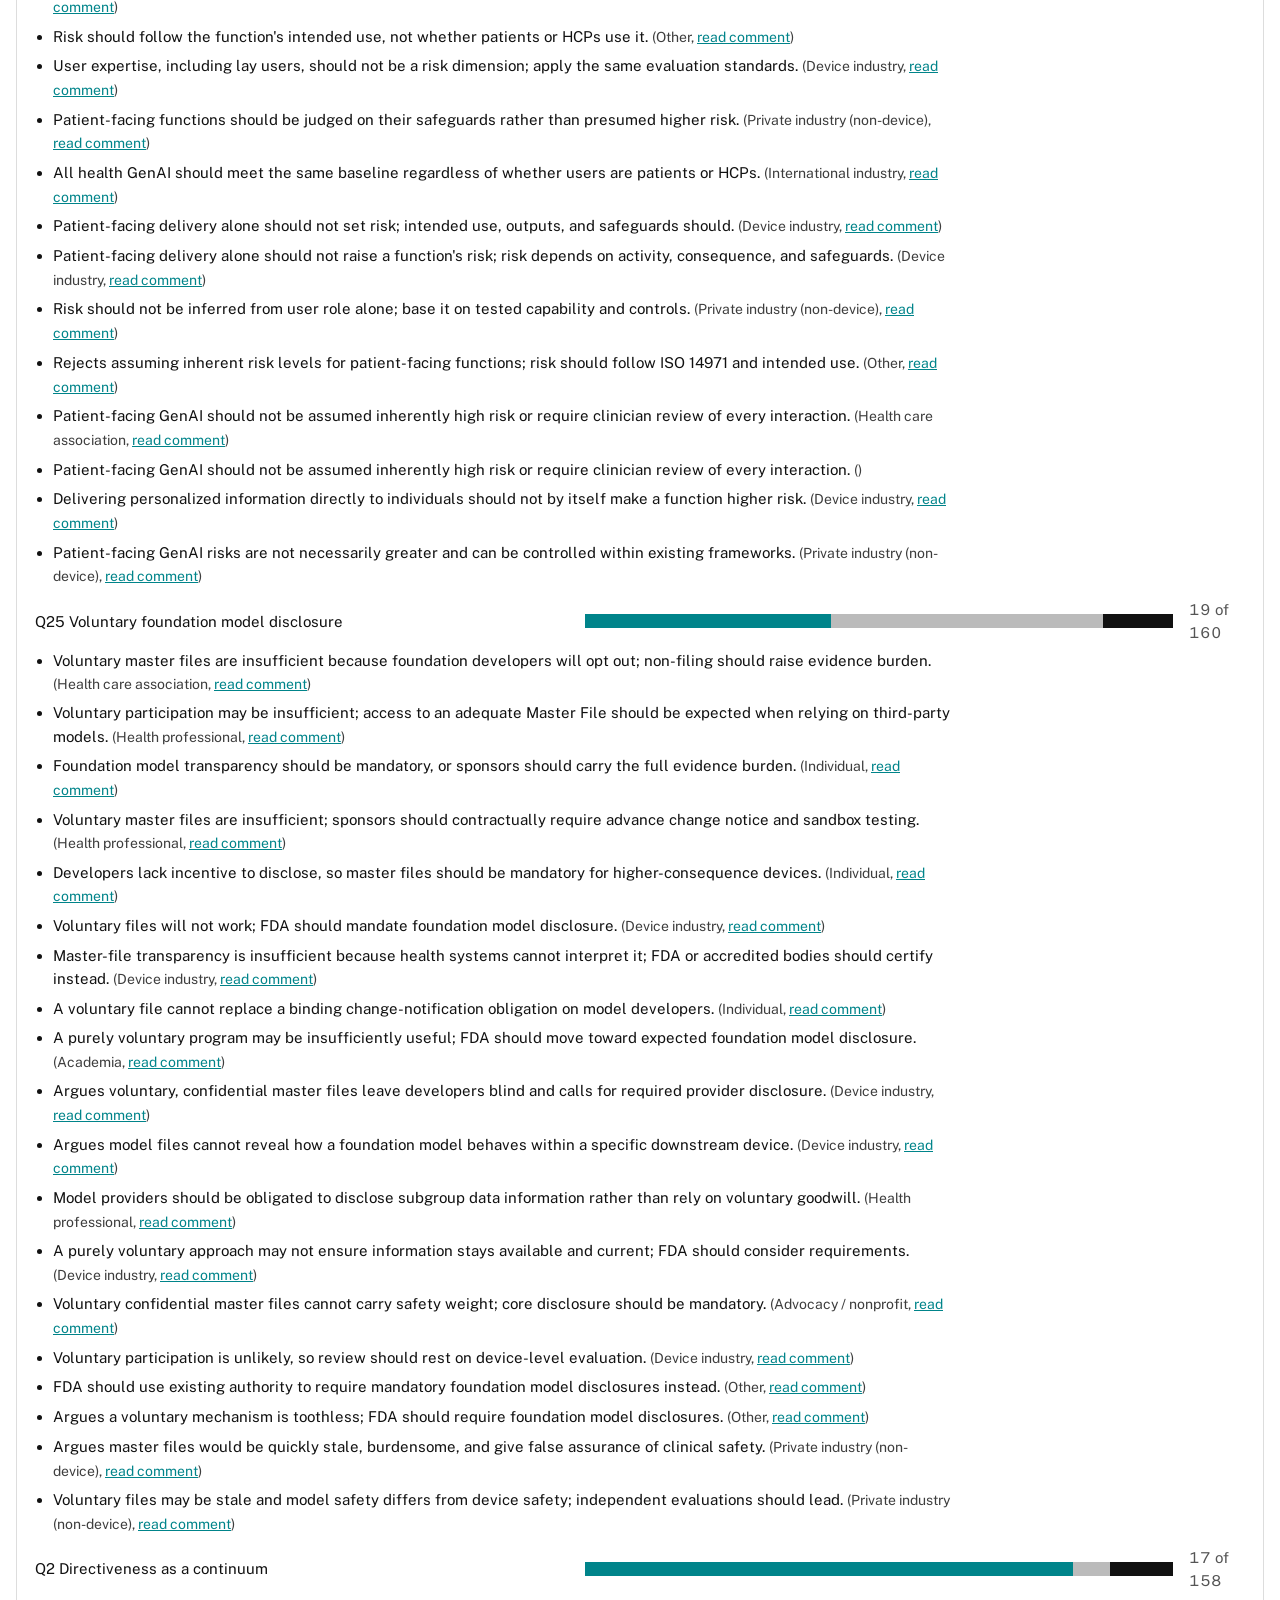
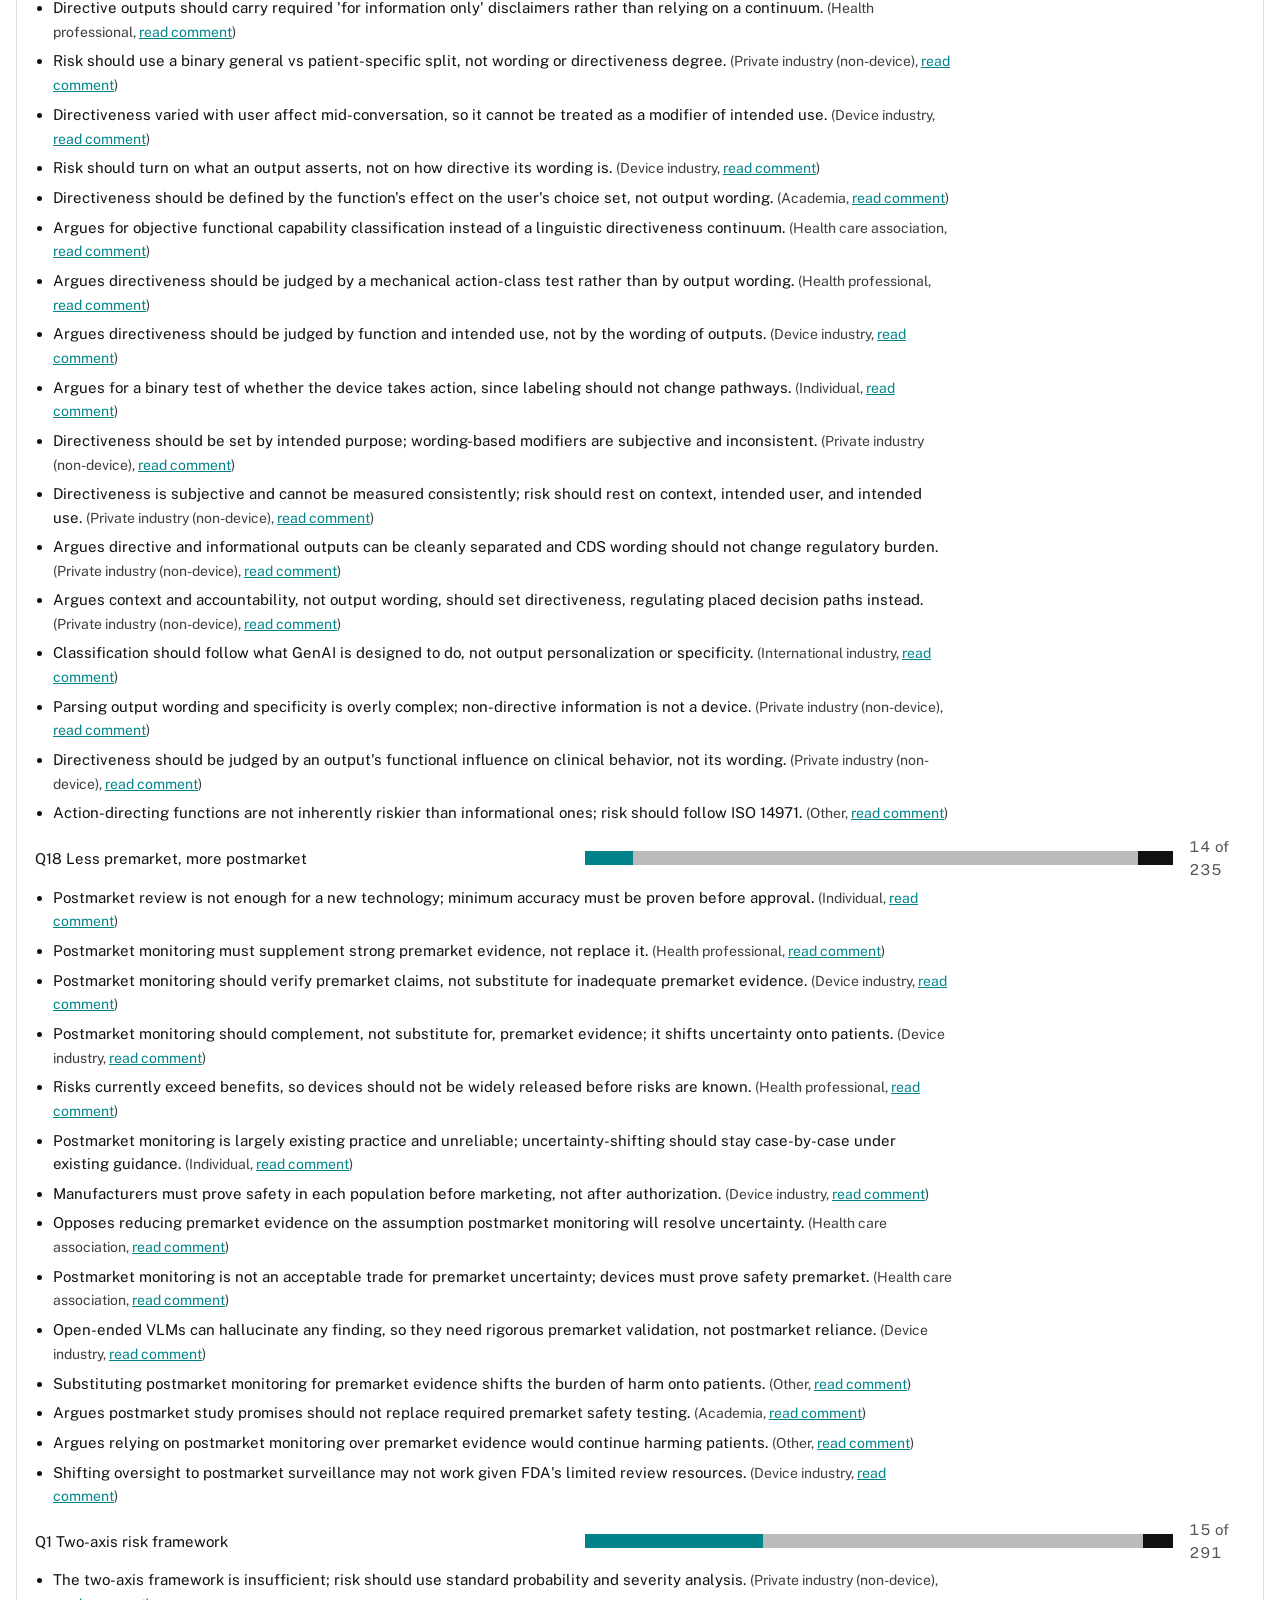
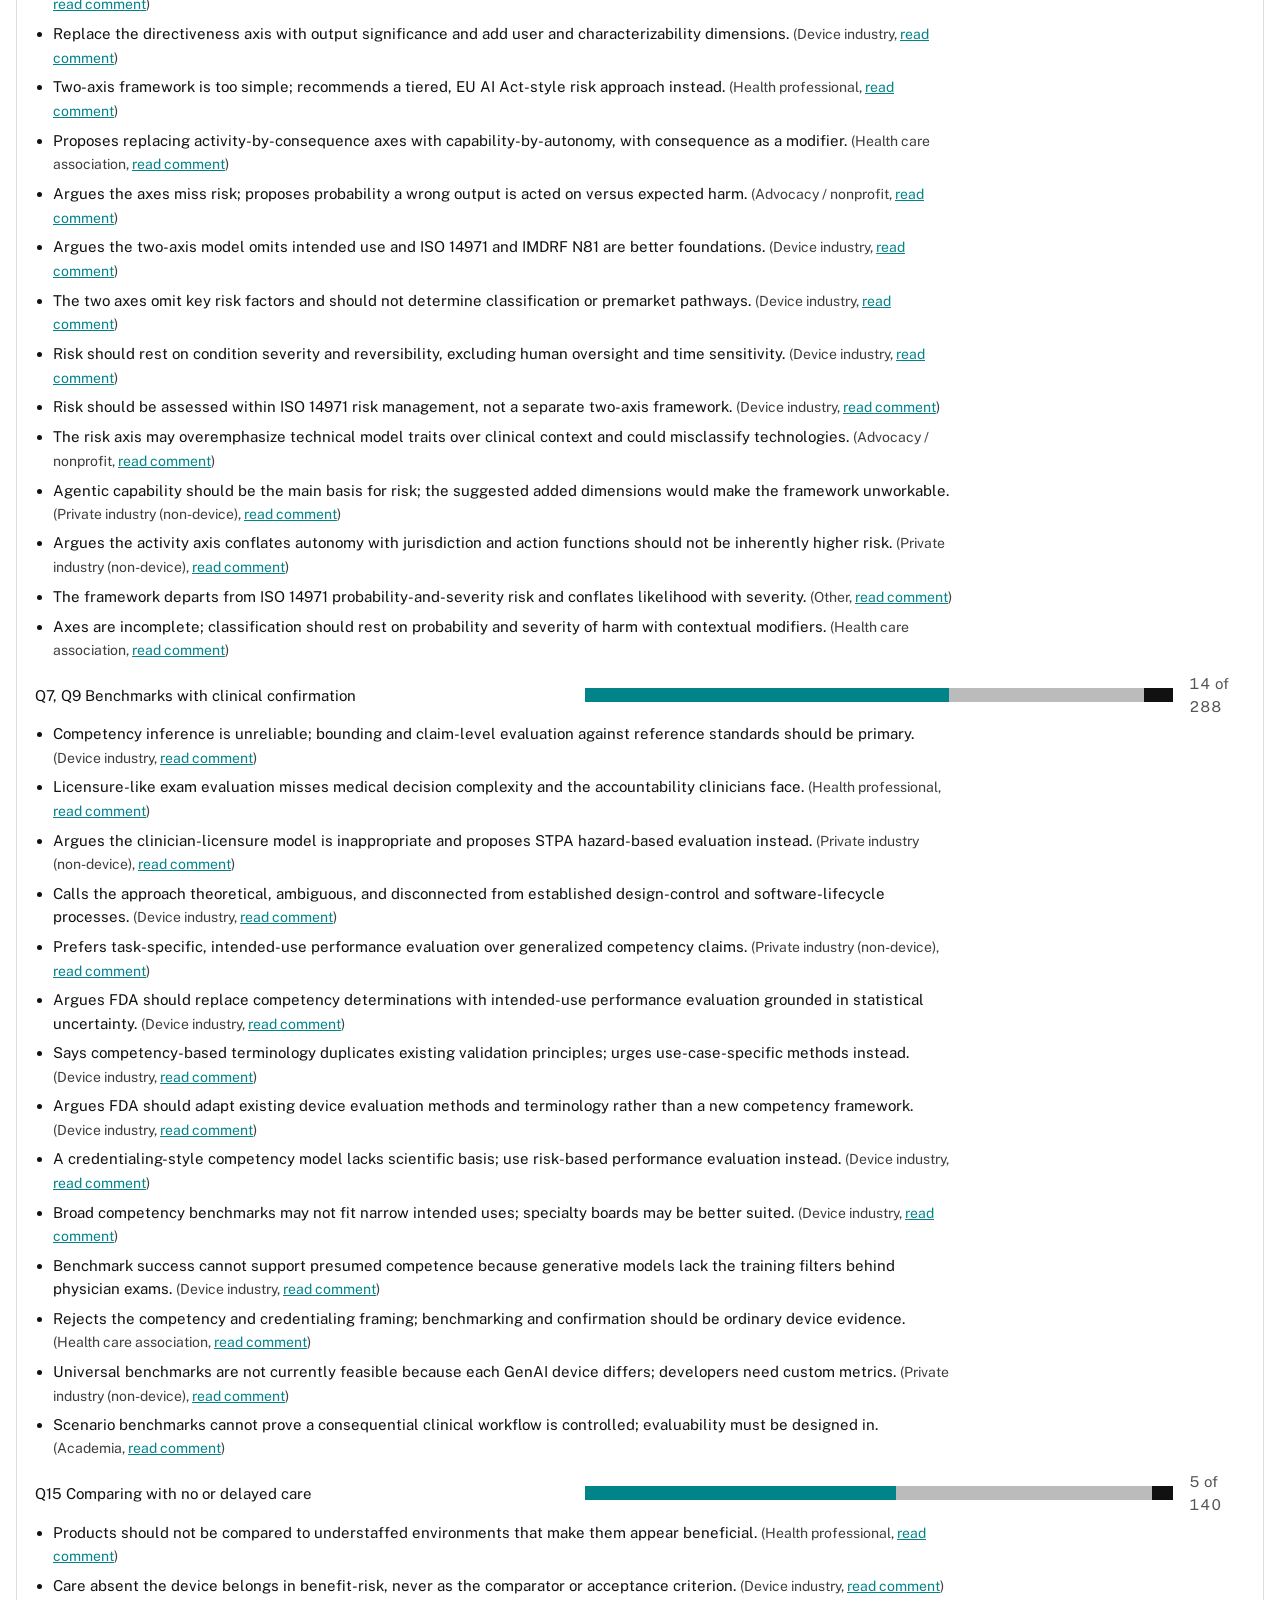
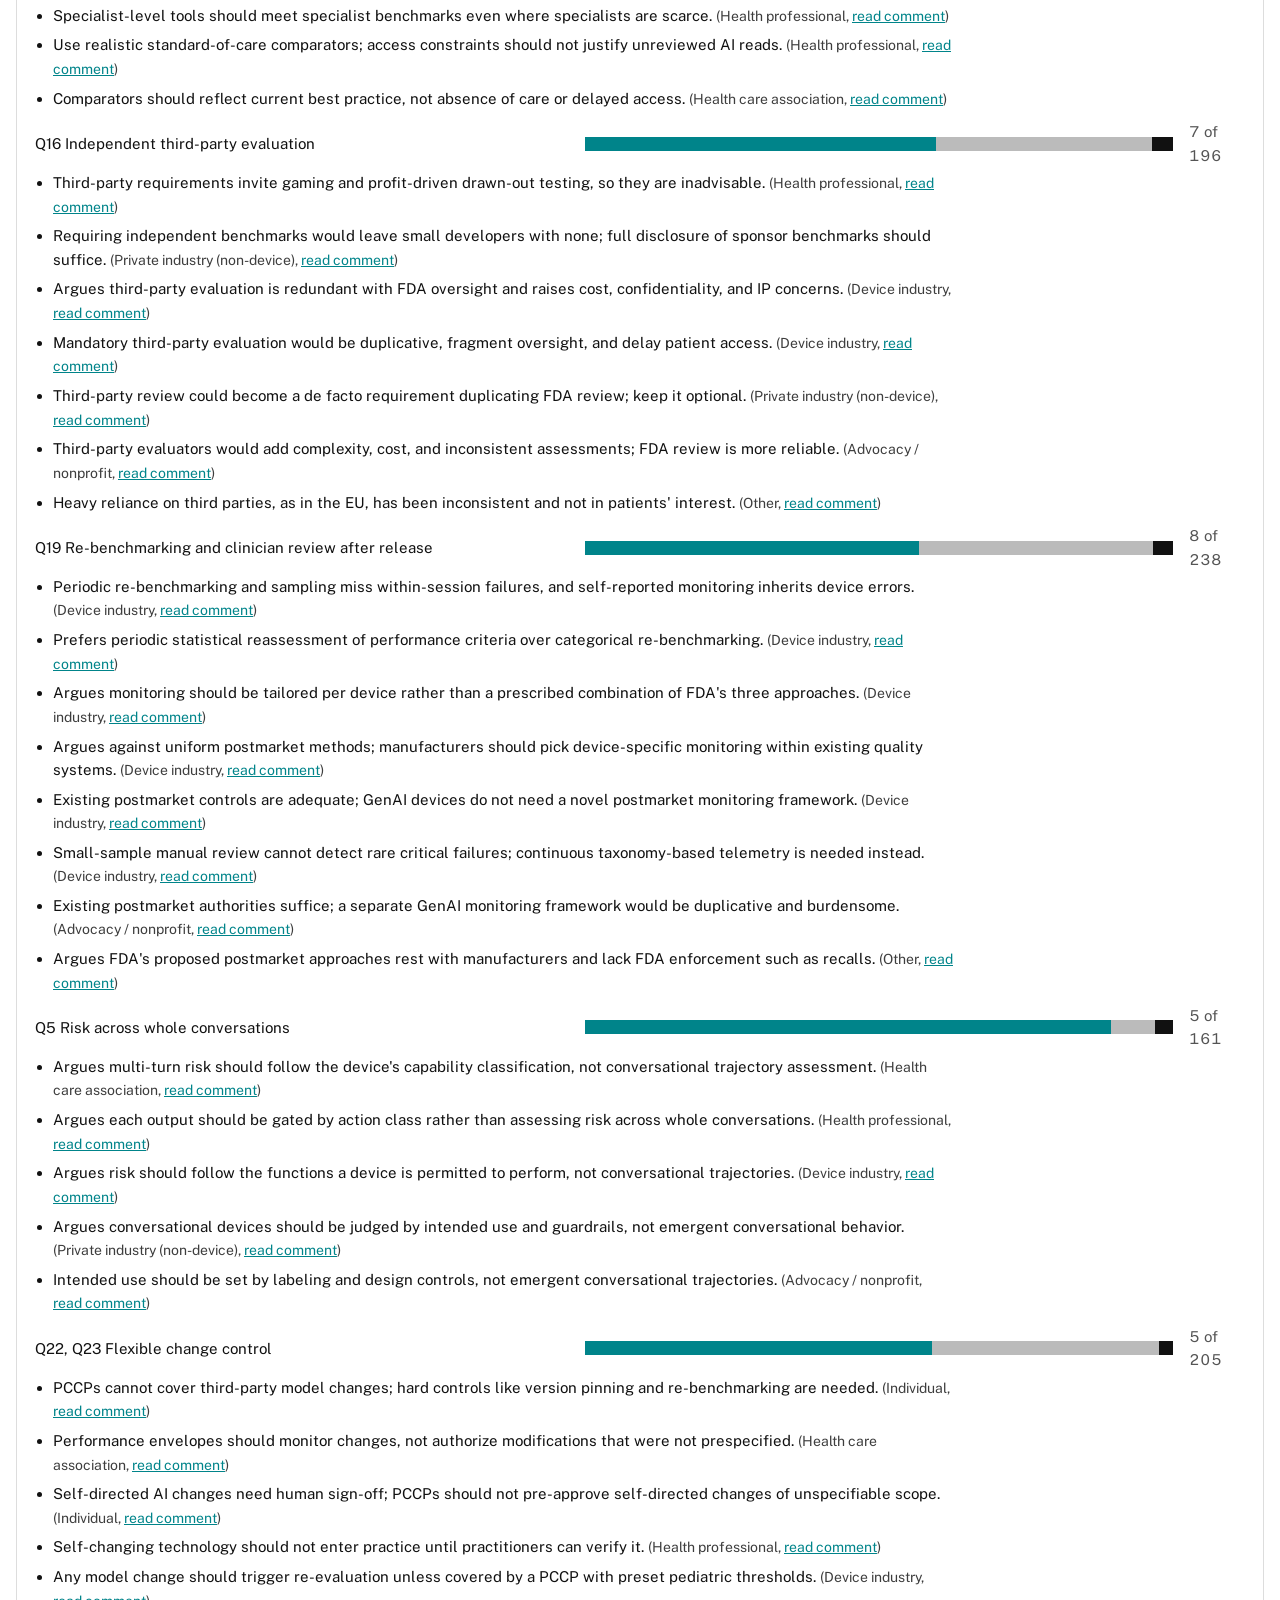
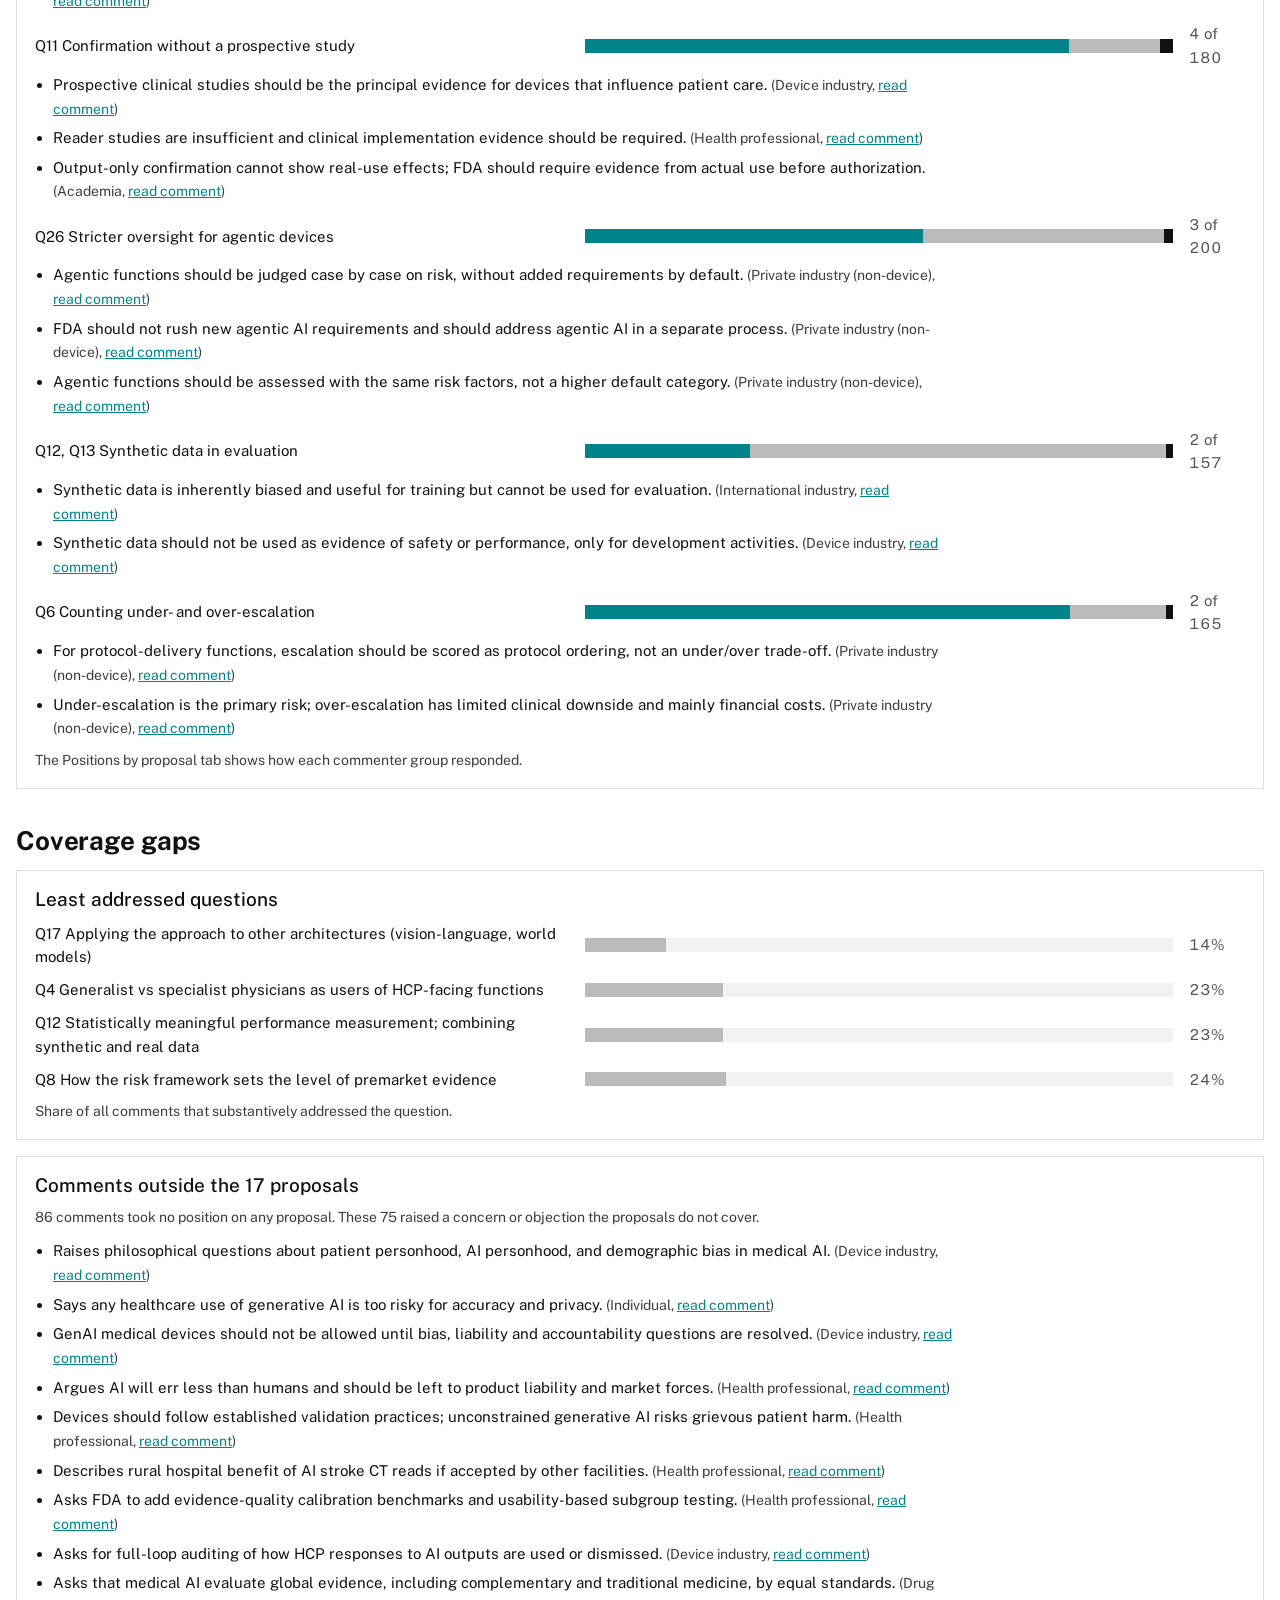
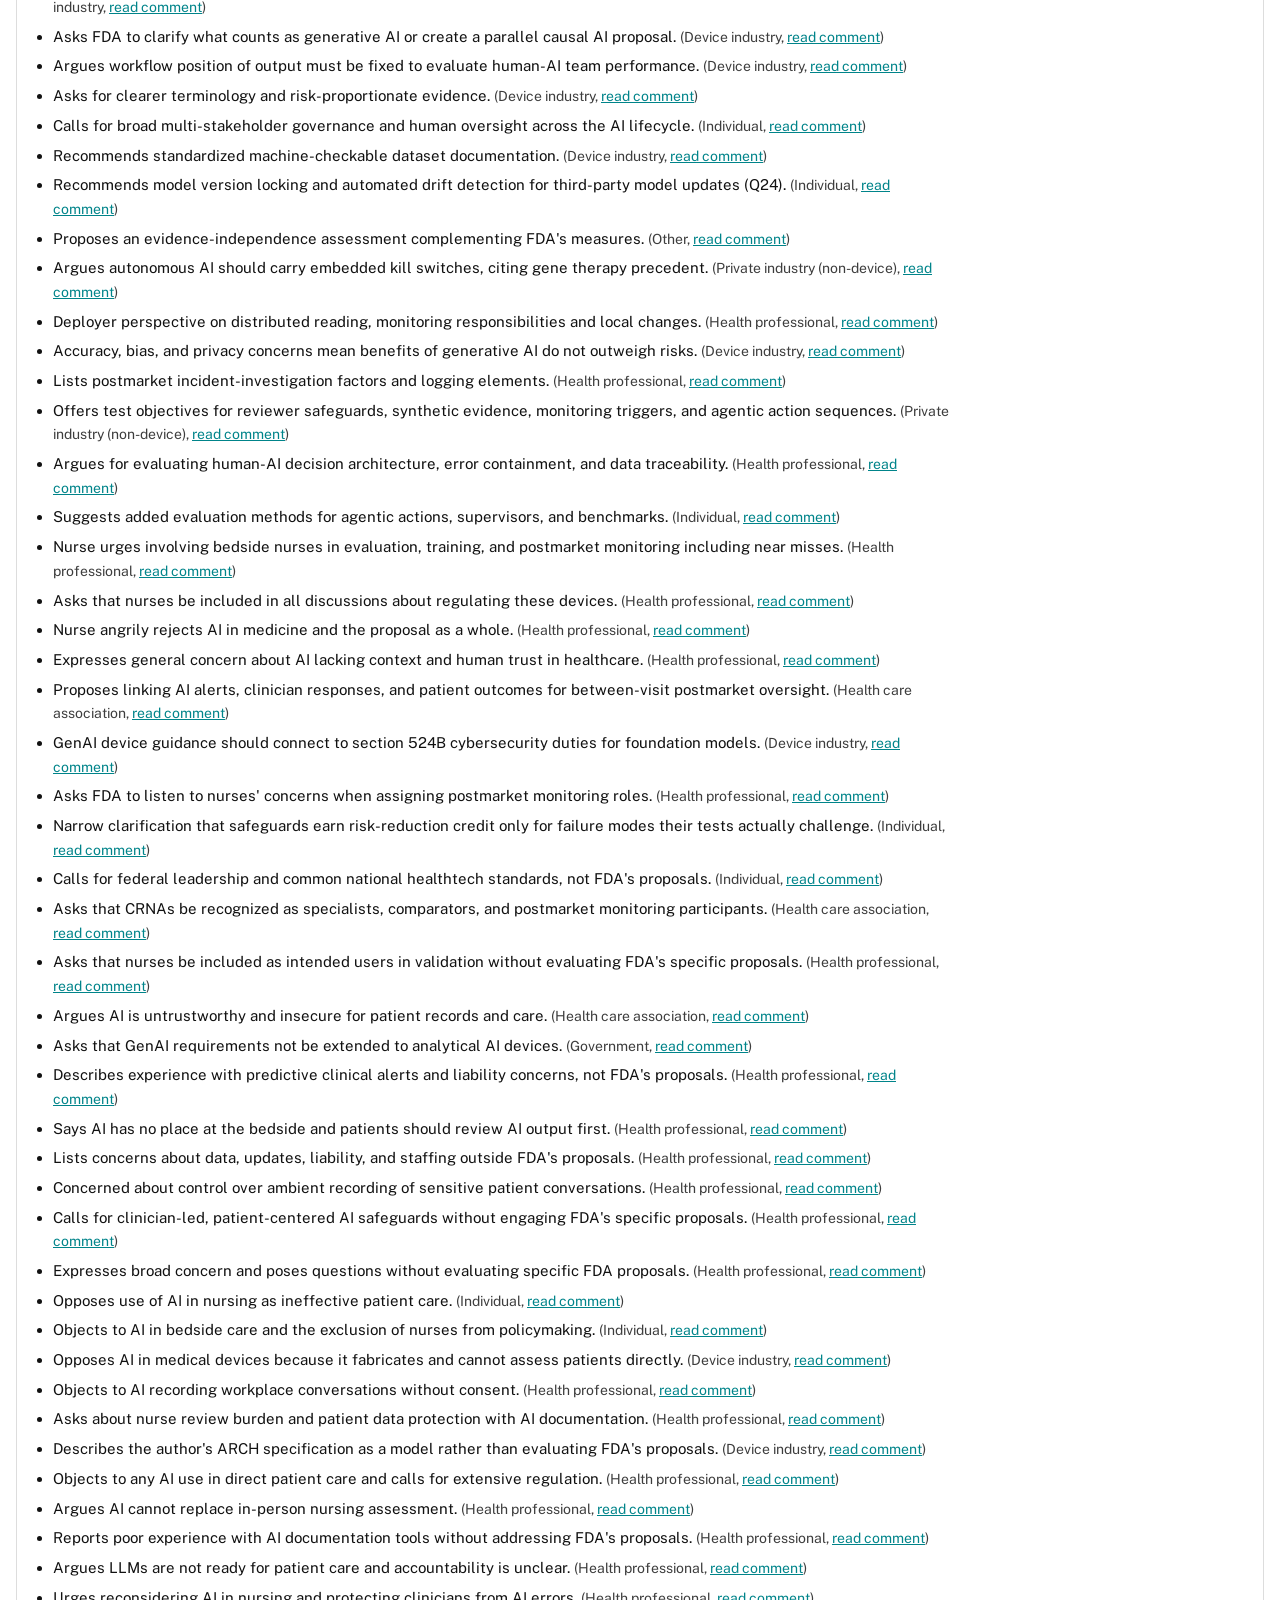
==== commit ab0ad1c0: "Leave unreadable comments out of the commenter category chart, matching the other views Co-Authored-" ====
--- a/analysis/index.html
+++ b/analysis/index.html
@@ -671,7 +671,7 @@
 
 /* Small charts */
 function renderTypes() {
-  const counts = {}; D.forEach(c => { const t = c.commenter_type || "Other"; counts[t] = counts[t] || { n: 0, inf: 0 }; counts[t].n++; if (c.type_inferred) counts[t].inf++; });
+  const counts = {}; readable().forEach(c => { const t = c.commenter_type || "Other"; counts[t] = counts[t] || { n: 0, inf: 0 }; counts[t].n++; if (c.type_inferred) counts[t].inf++; });
   const rows = Object.entries(counts).sort((a, b) => b[1].n - a[1].n);
   const W = 600, x0 = 255, barW = W - x0 - 40, rowH = 30, max = Math.max(...rows.map(r => r[1].n));
   let y = 0; const out = rows.map(([t, v]) => {
@@ -820,7 +820,7 @@
   document.getElementById("facts").innerHTML = `<span><b>${coded}</b> posted comments coded</span><span>Last updated <b>${esc(upd)}</b></span>`;
   fetch("../data/docket_status.json").then(r => r.ok ? r.json() : null).then(st => {
     if (!st || !(st.posted > 0)) return;
-    const chk = new Date(st.checked + "T12:00:00Z").toLocaleDateString("en-US", { month: "long", day: "numeric", year: "numeric" });
+    const chk = new Date(st.checked.includes("T") ? st.checked : st.checked + "T12:00:00Z").toLocaleDateString("en-US", { month: "long", day: "numeric", year: "numeric" });
     document.getElementById("facts").innerHTML = `<span><b>${coded}</b> of <b>${st.posted}</b> posted comments coded</span><span>Docket checked <b>${esc(chk)}</b></span><span>Coded data last updated <b>${esc(upd)}</b></span>`;
     if (st.posted > coded) {
       const n = document.getElementById("gap-note");
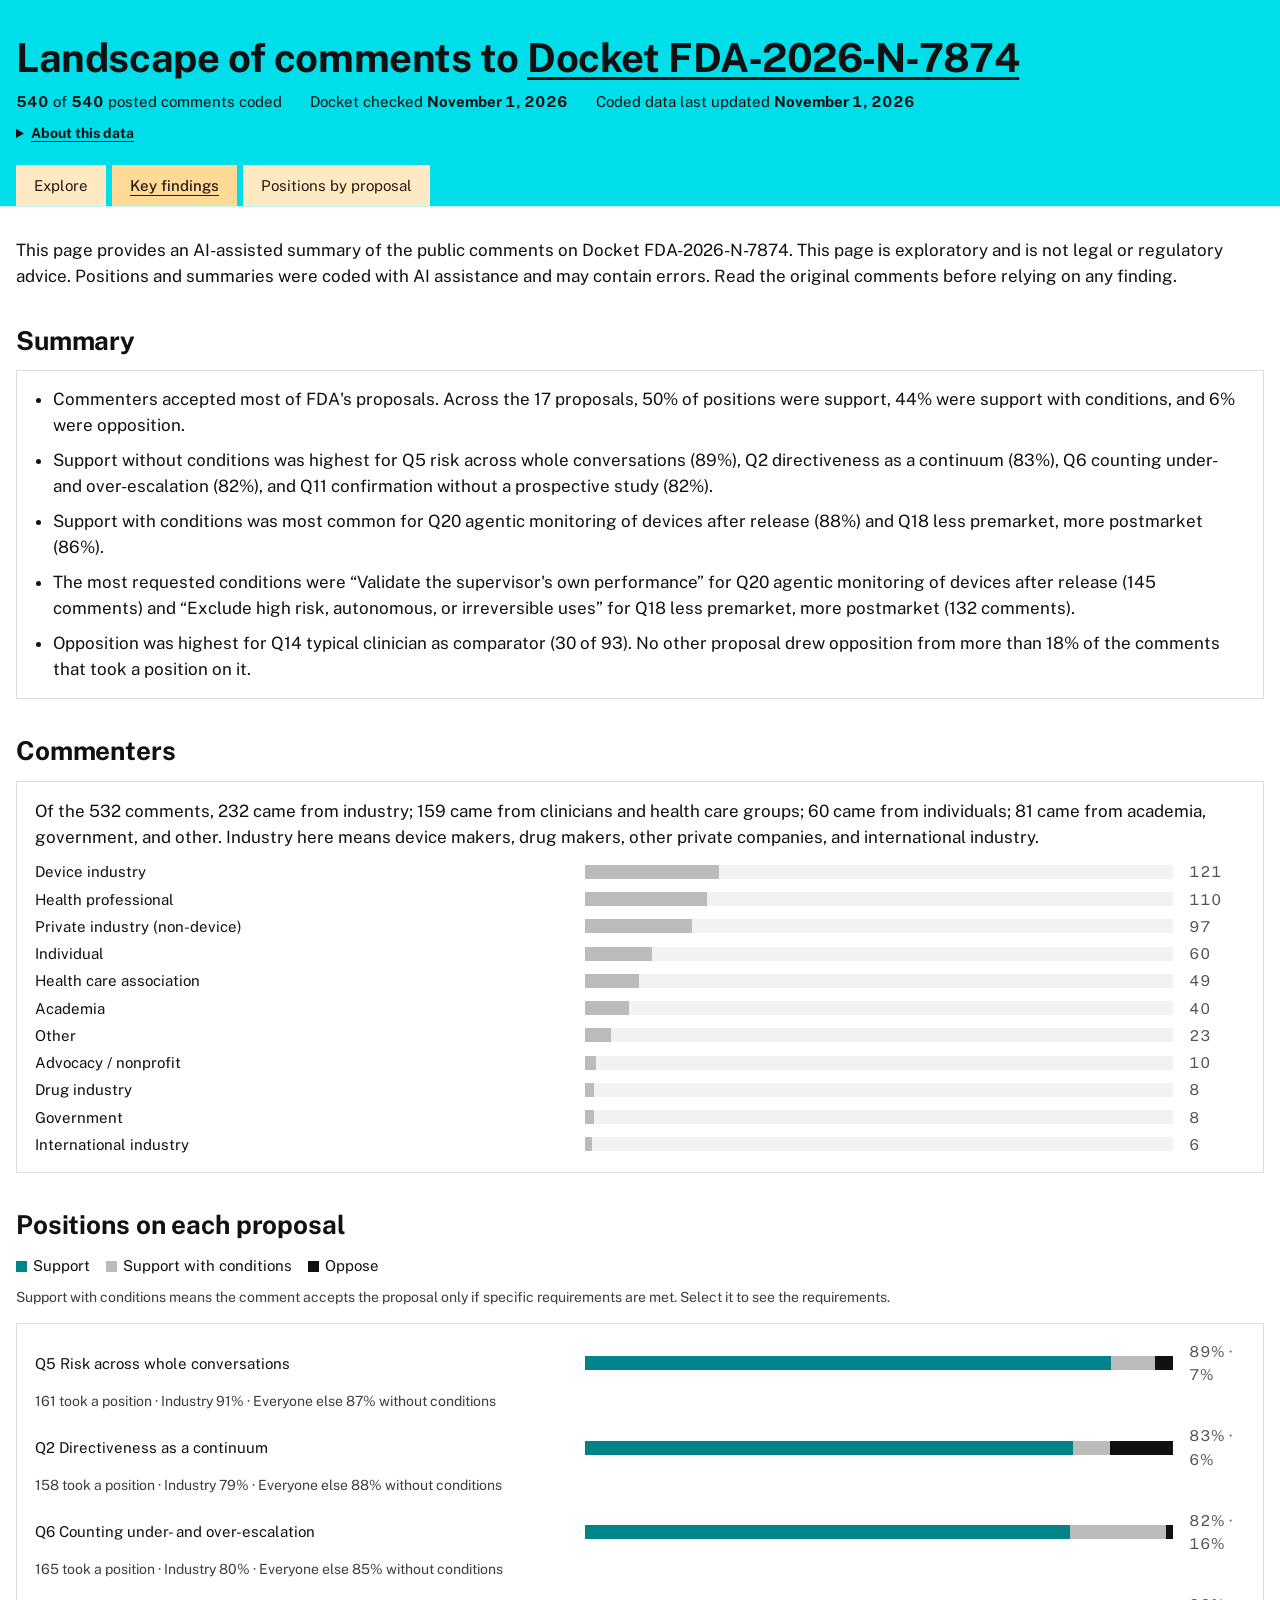
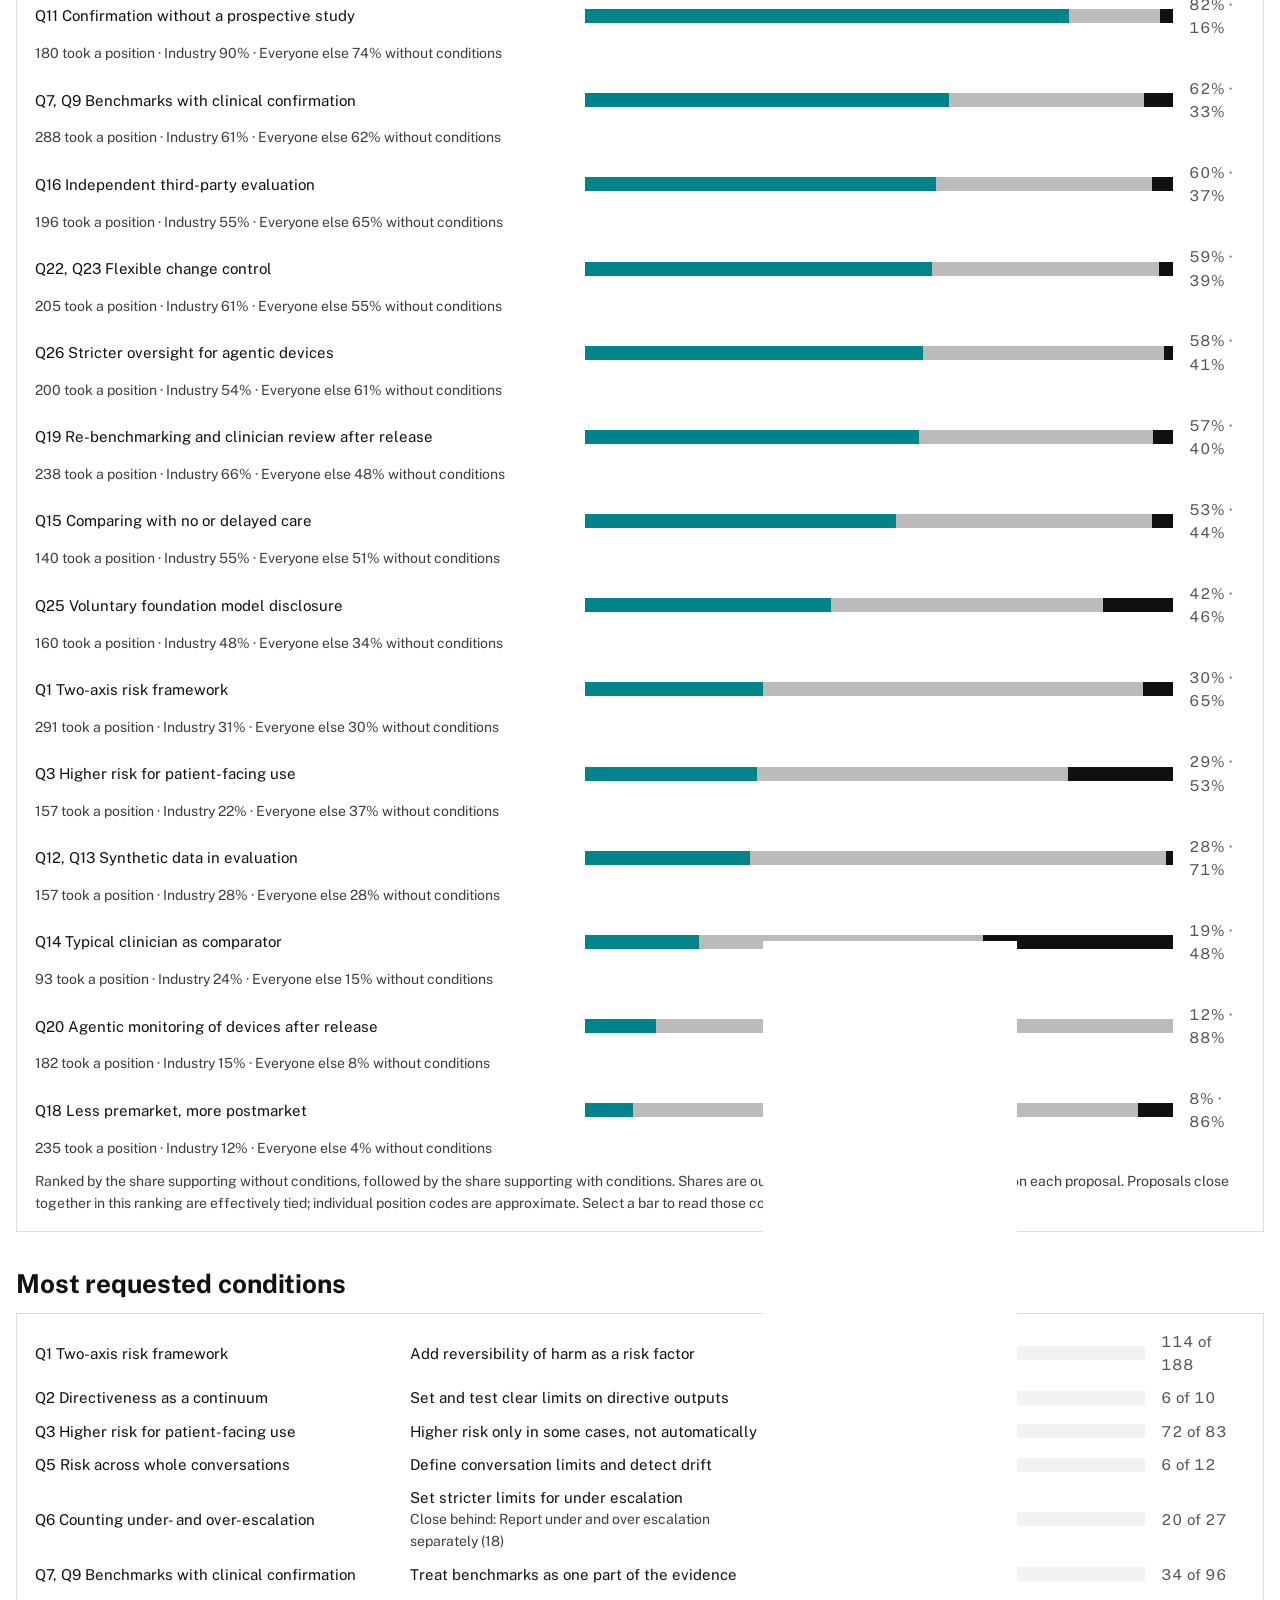
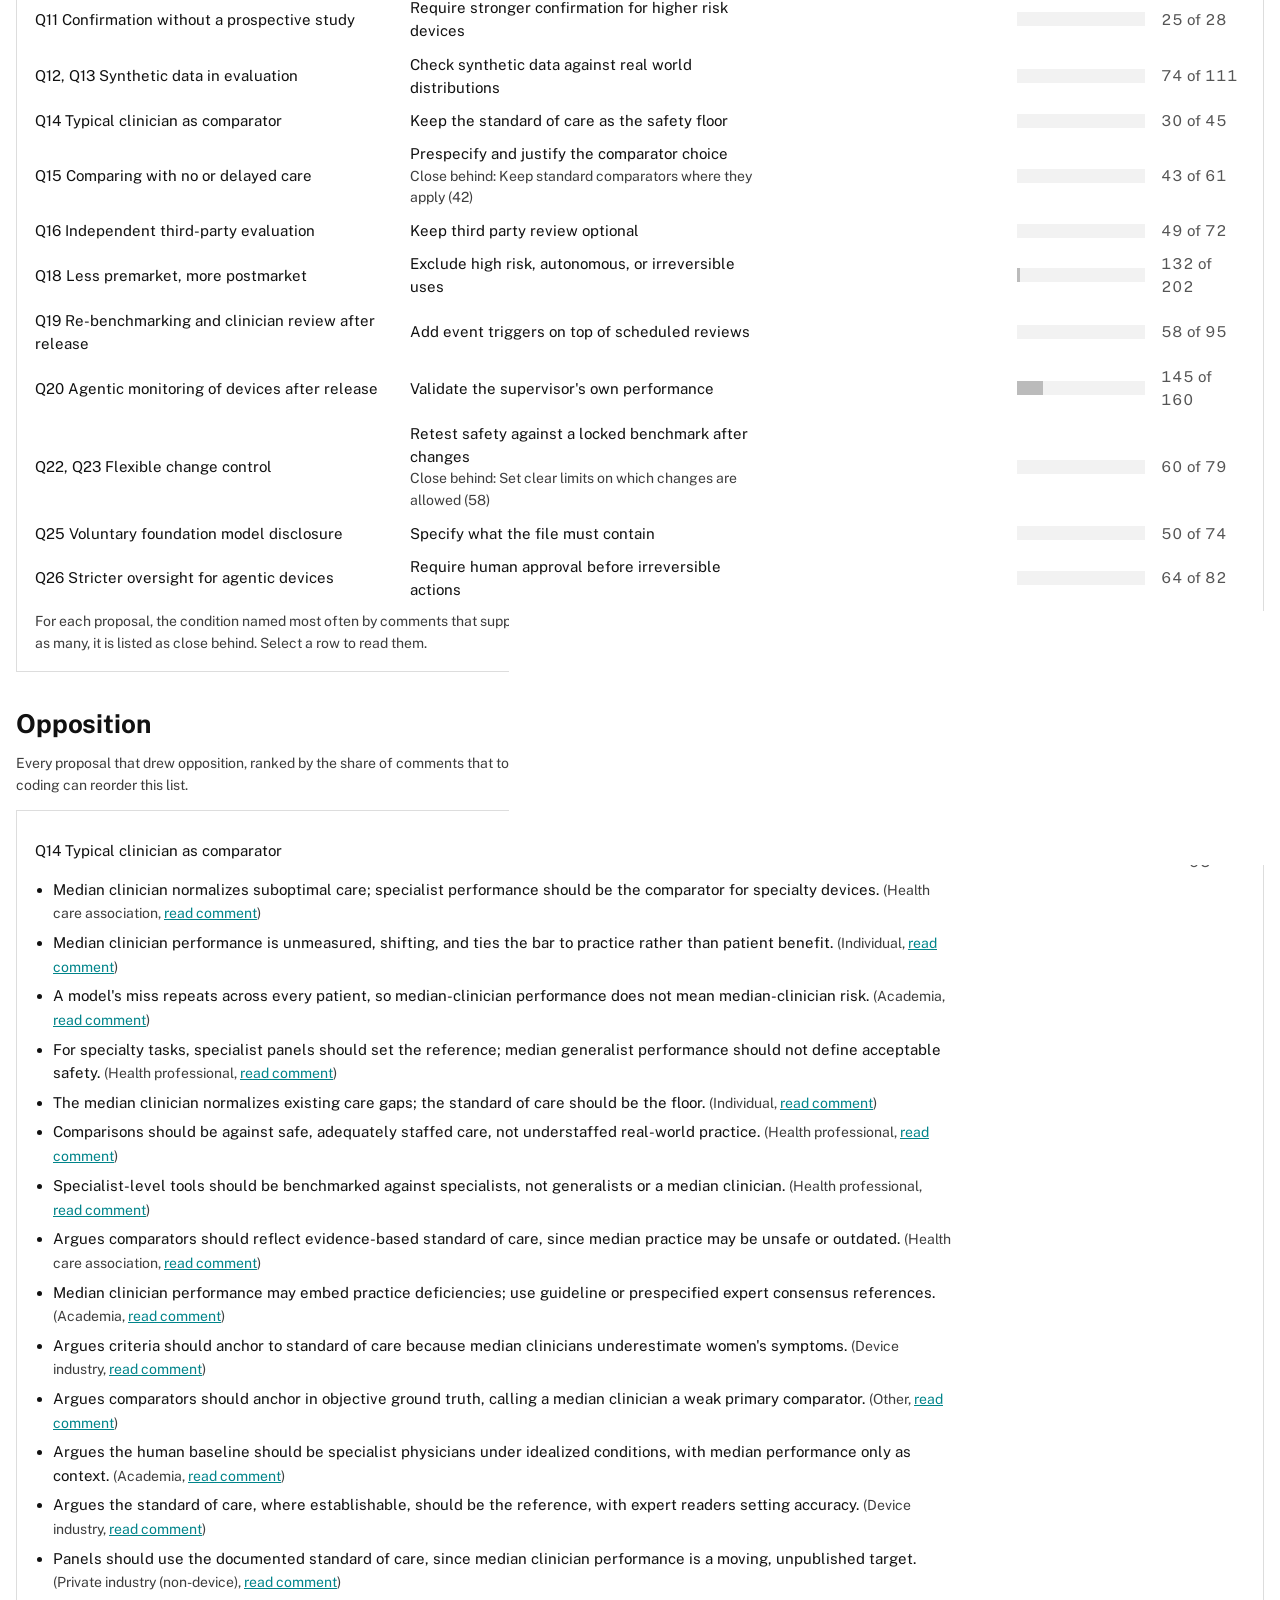
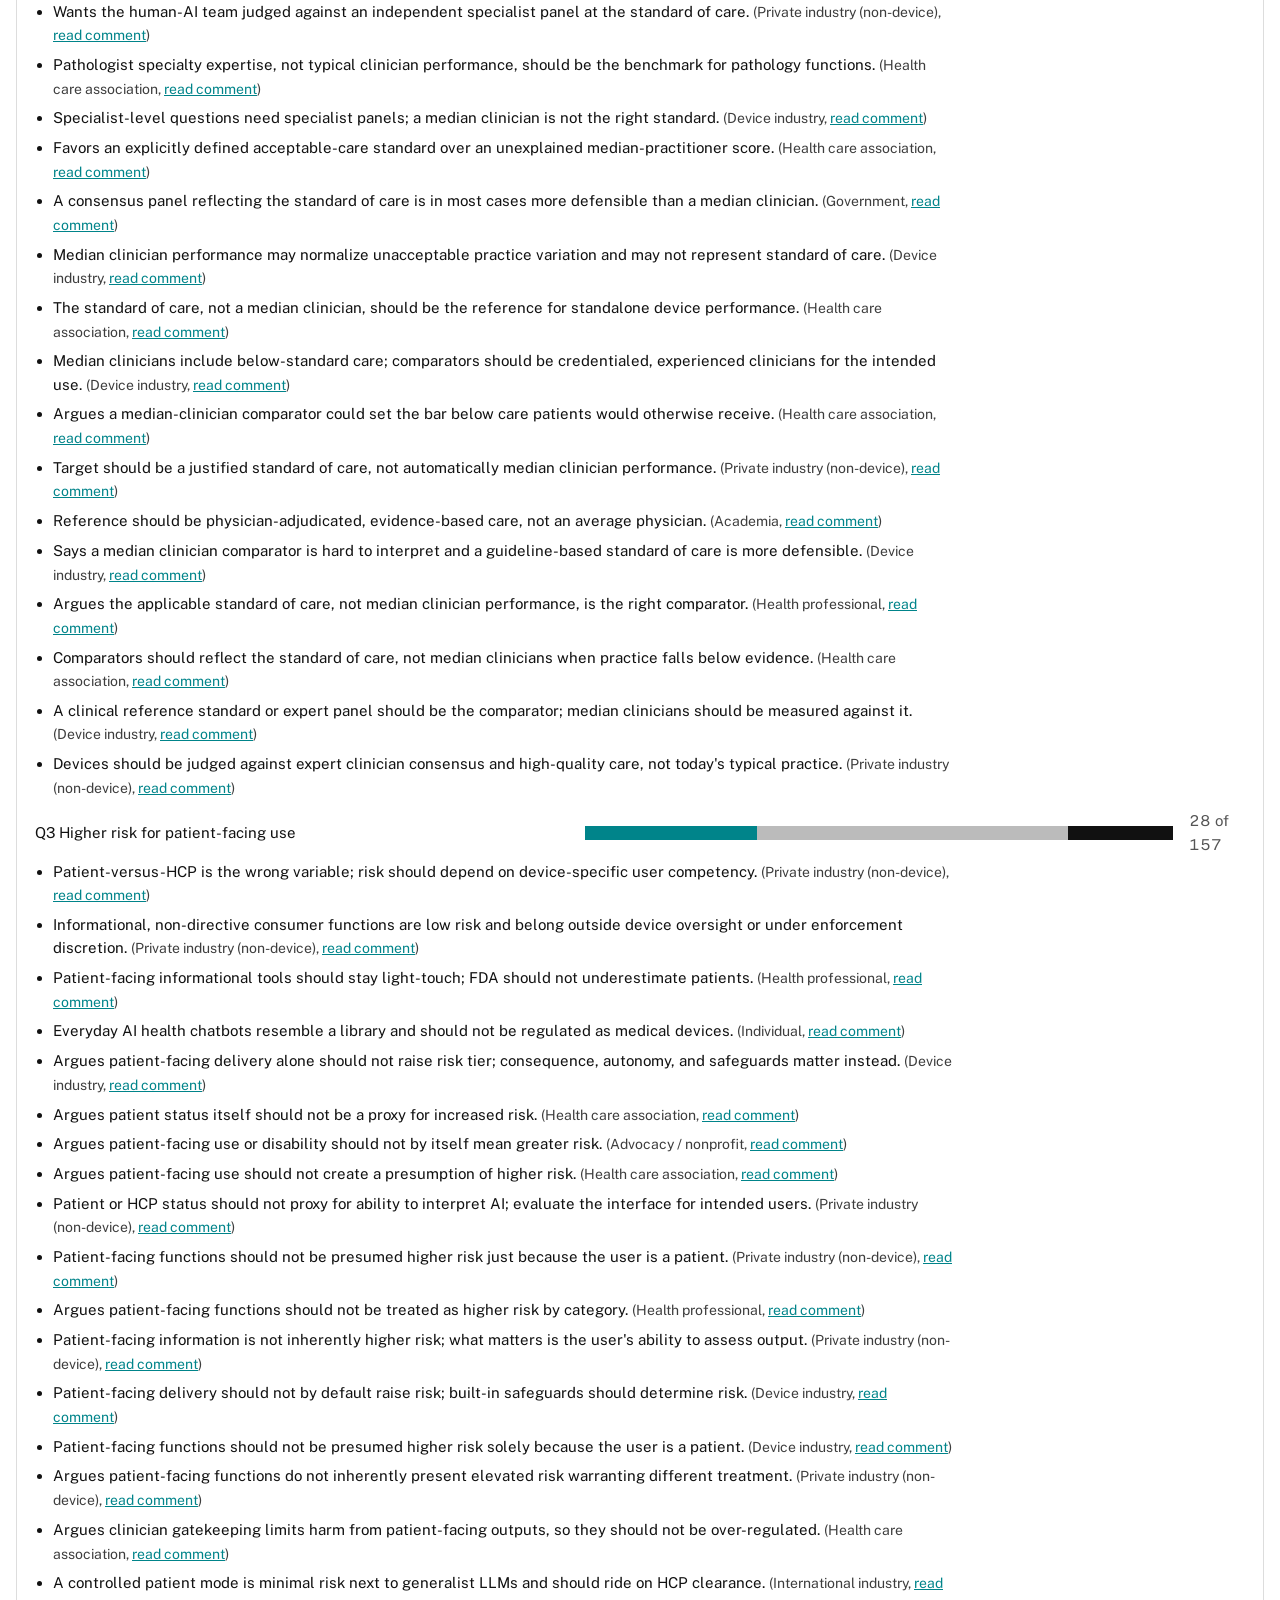
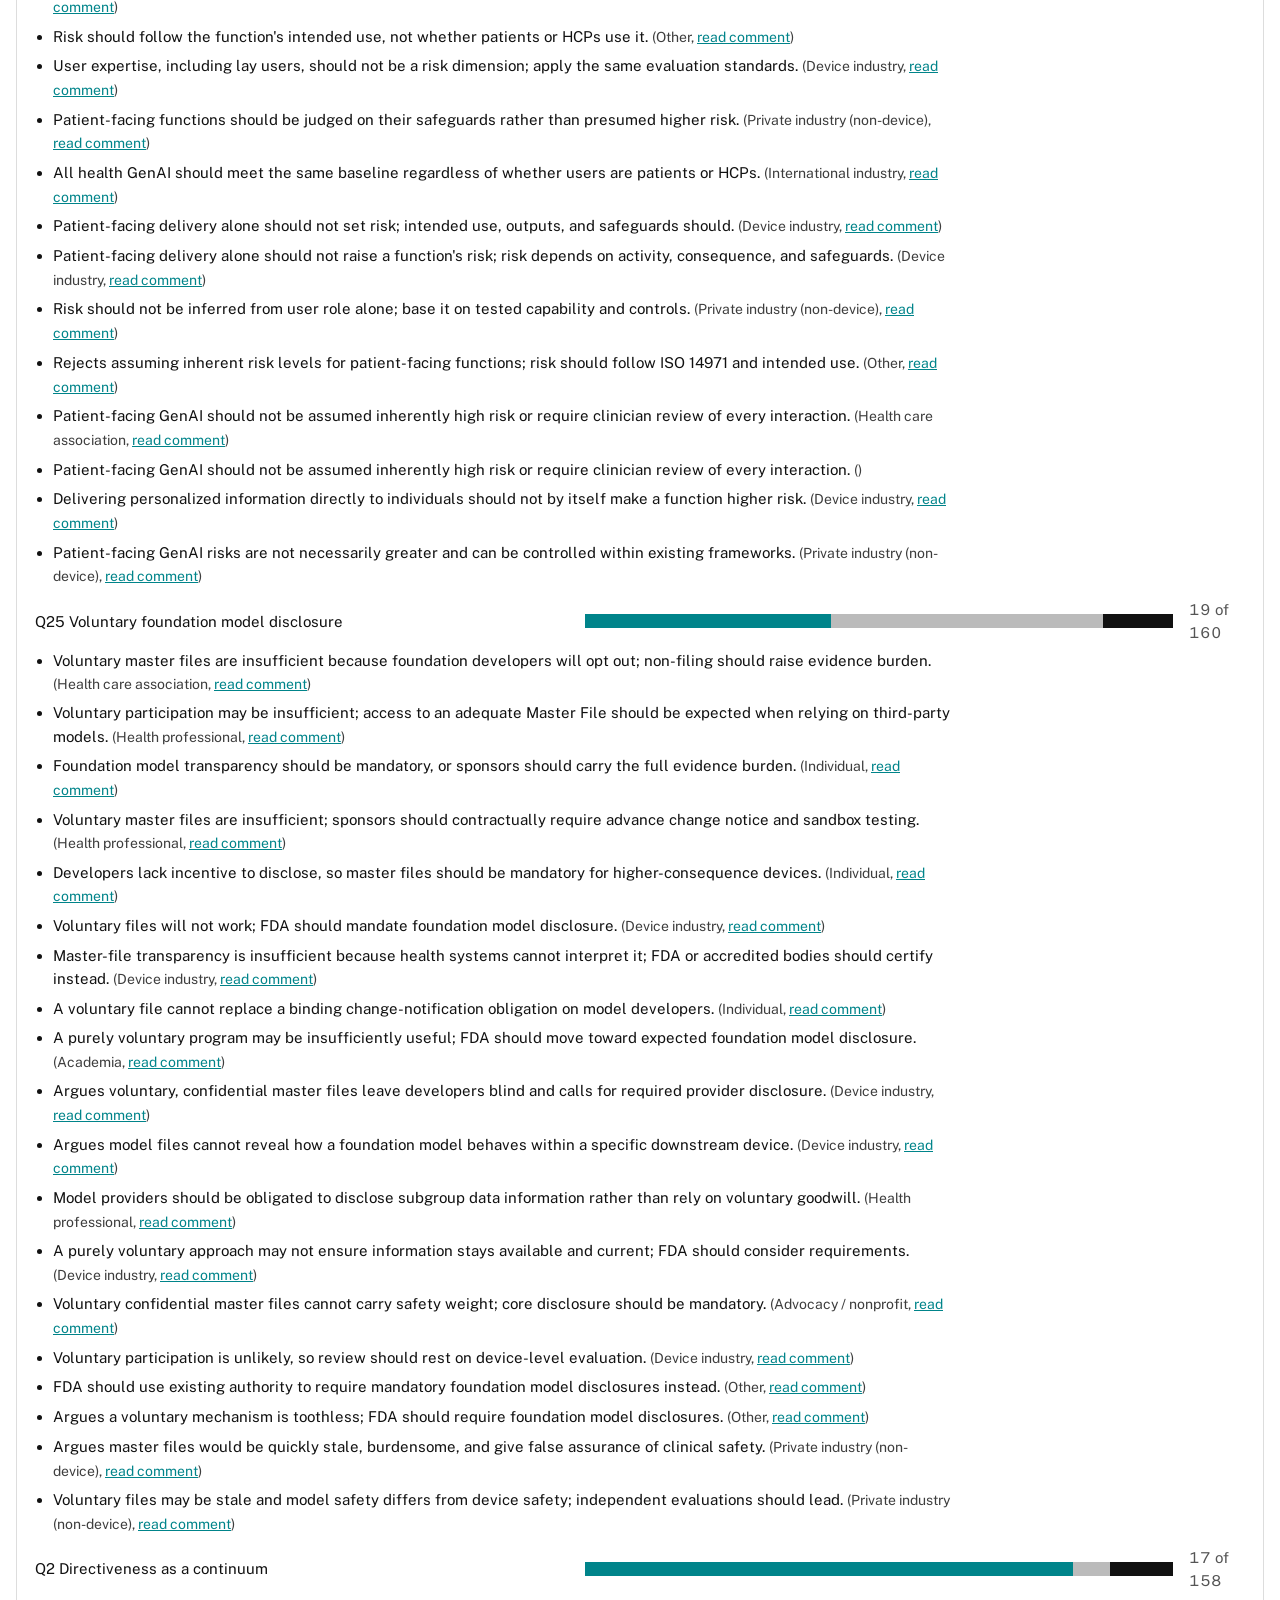
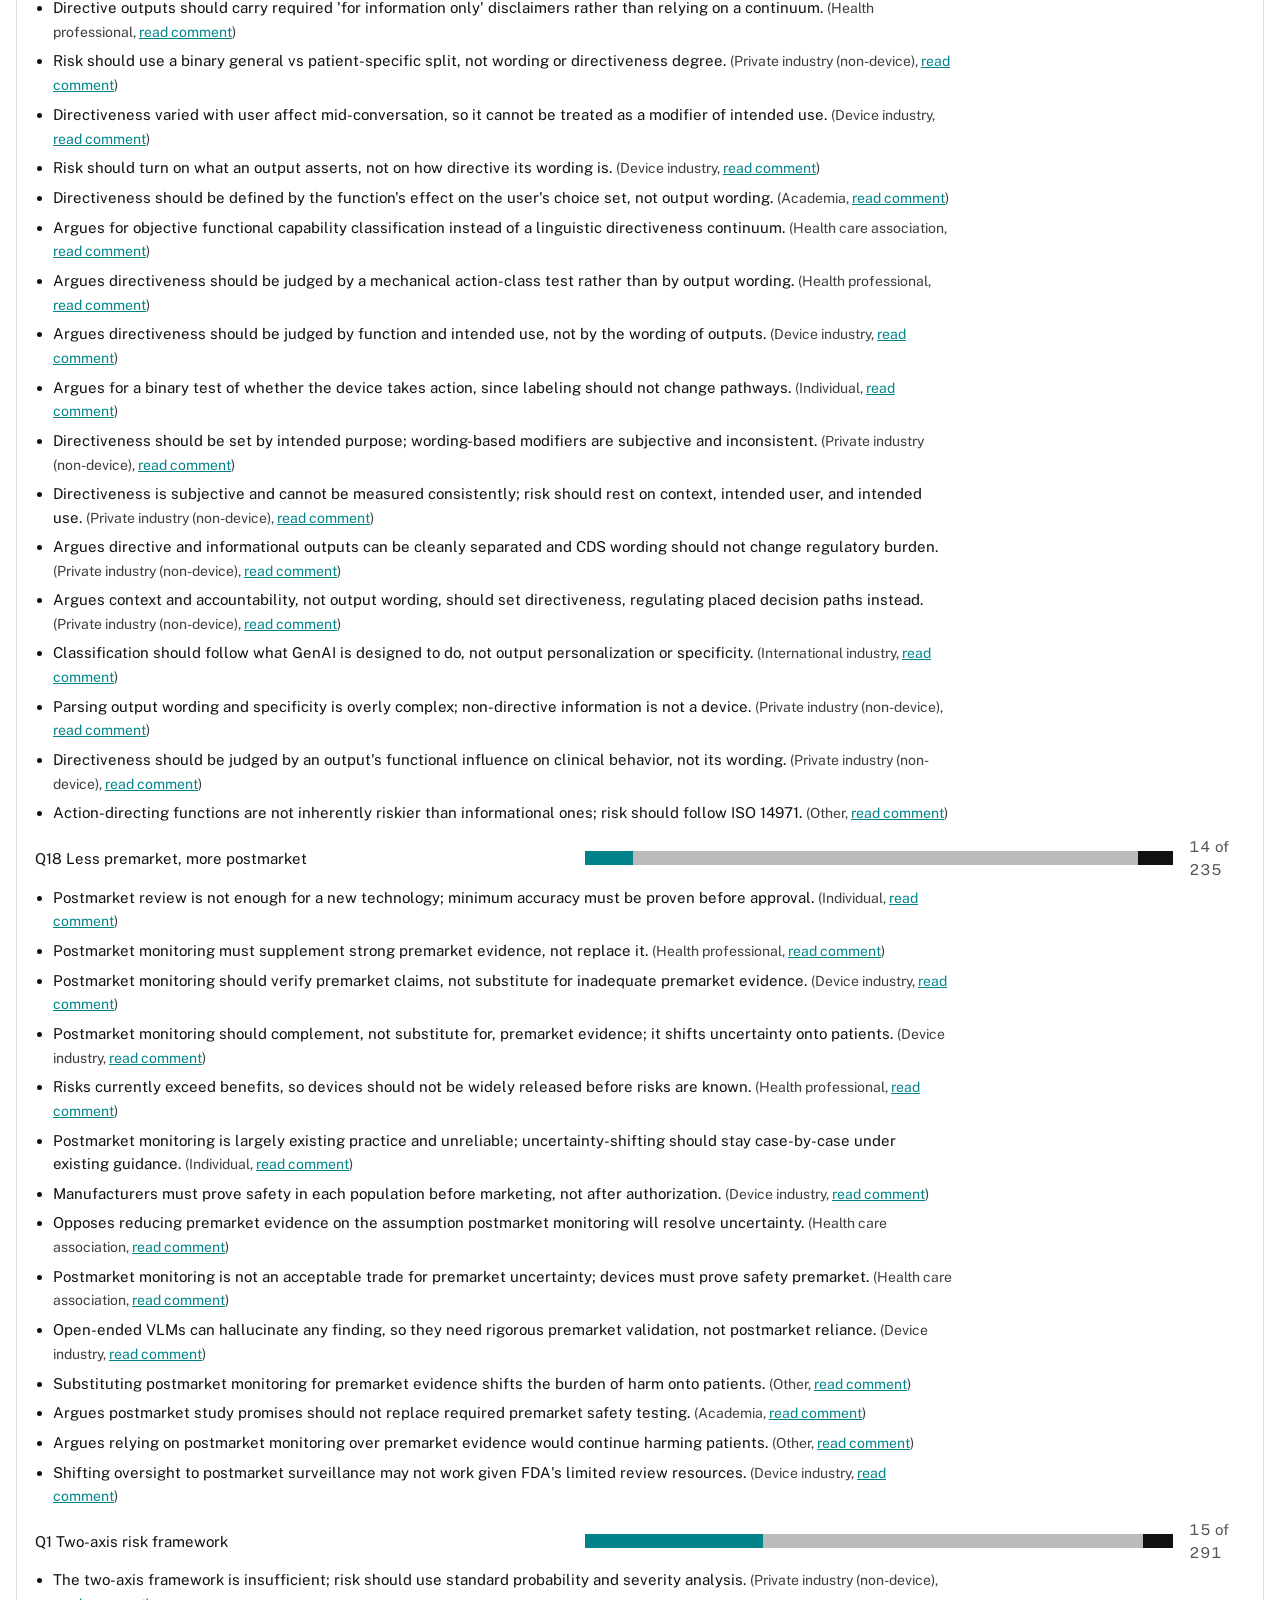
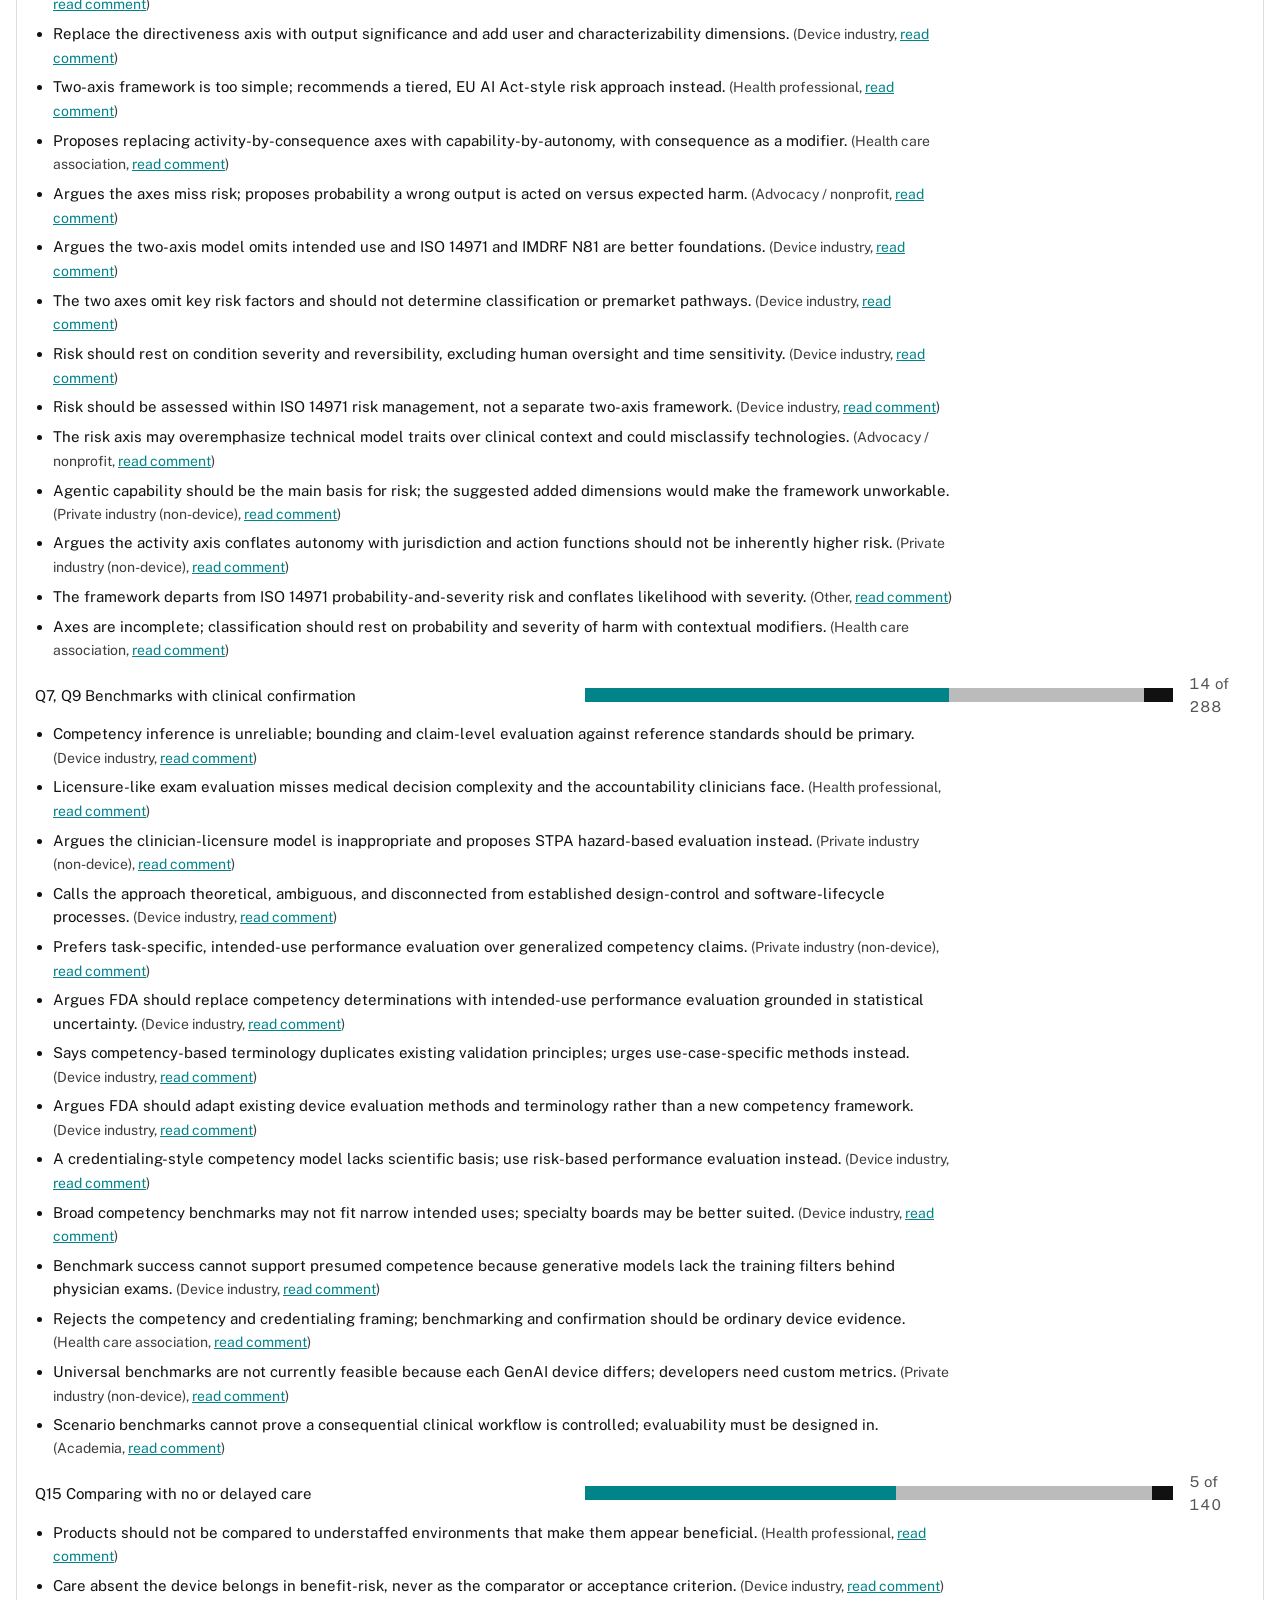
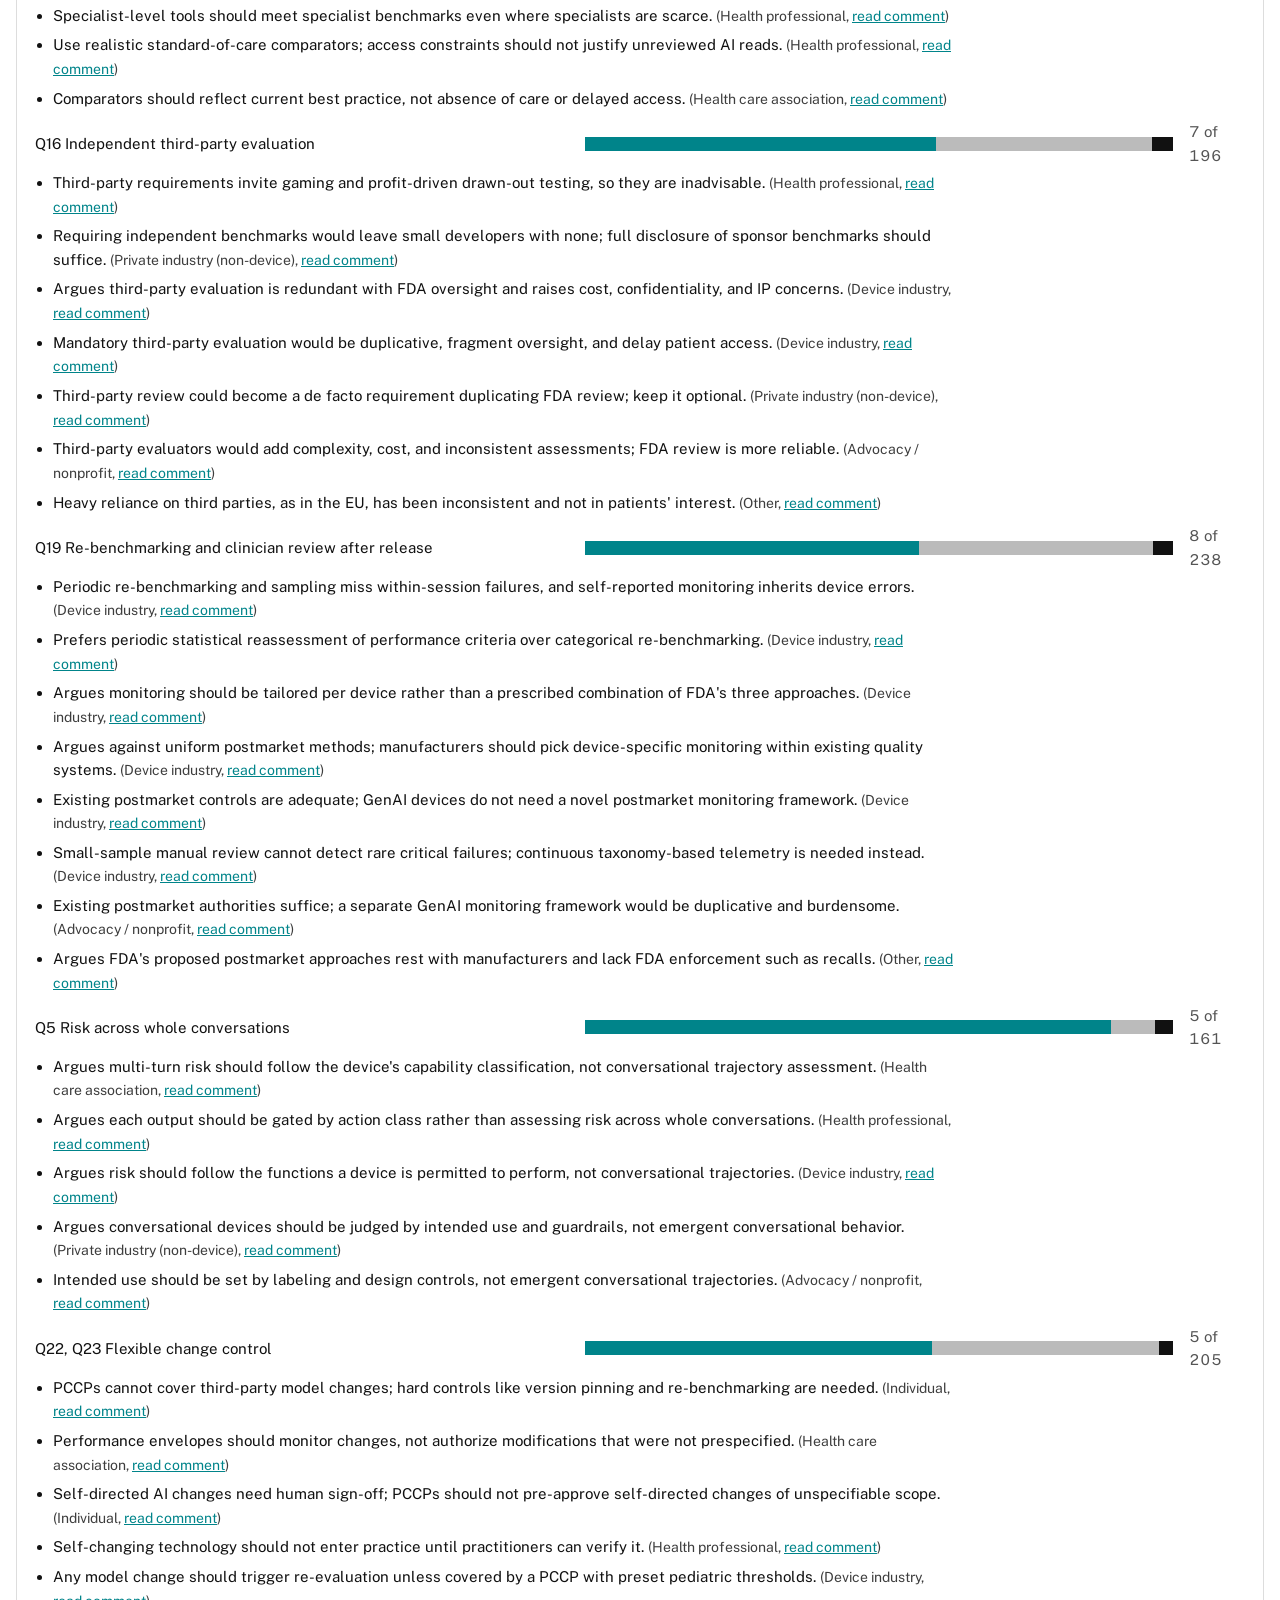
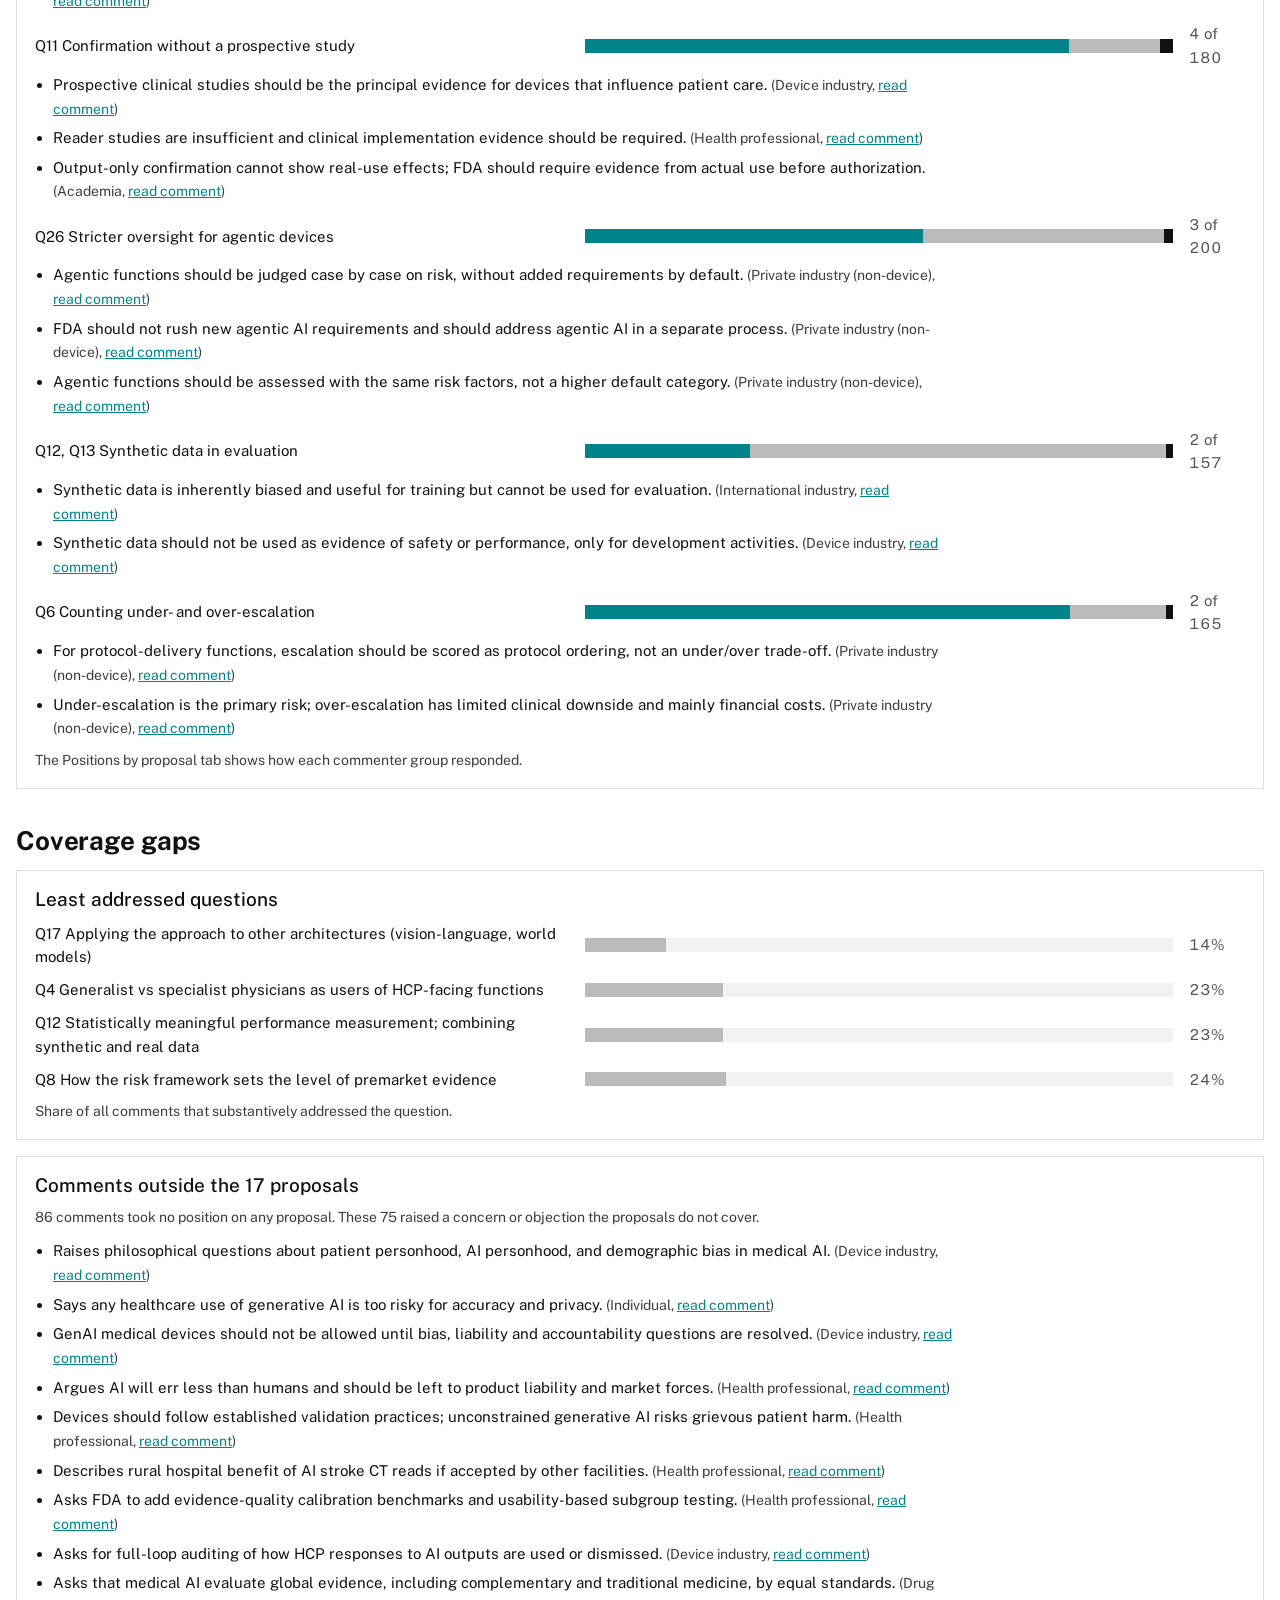
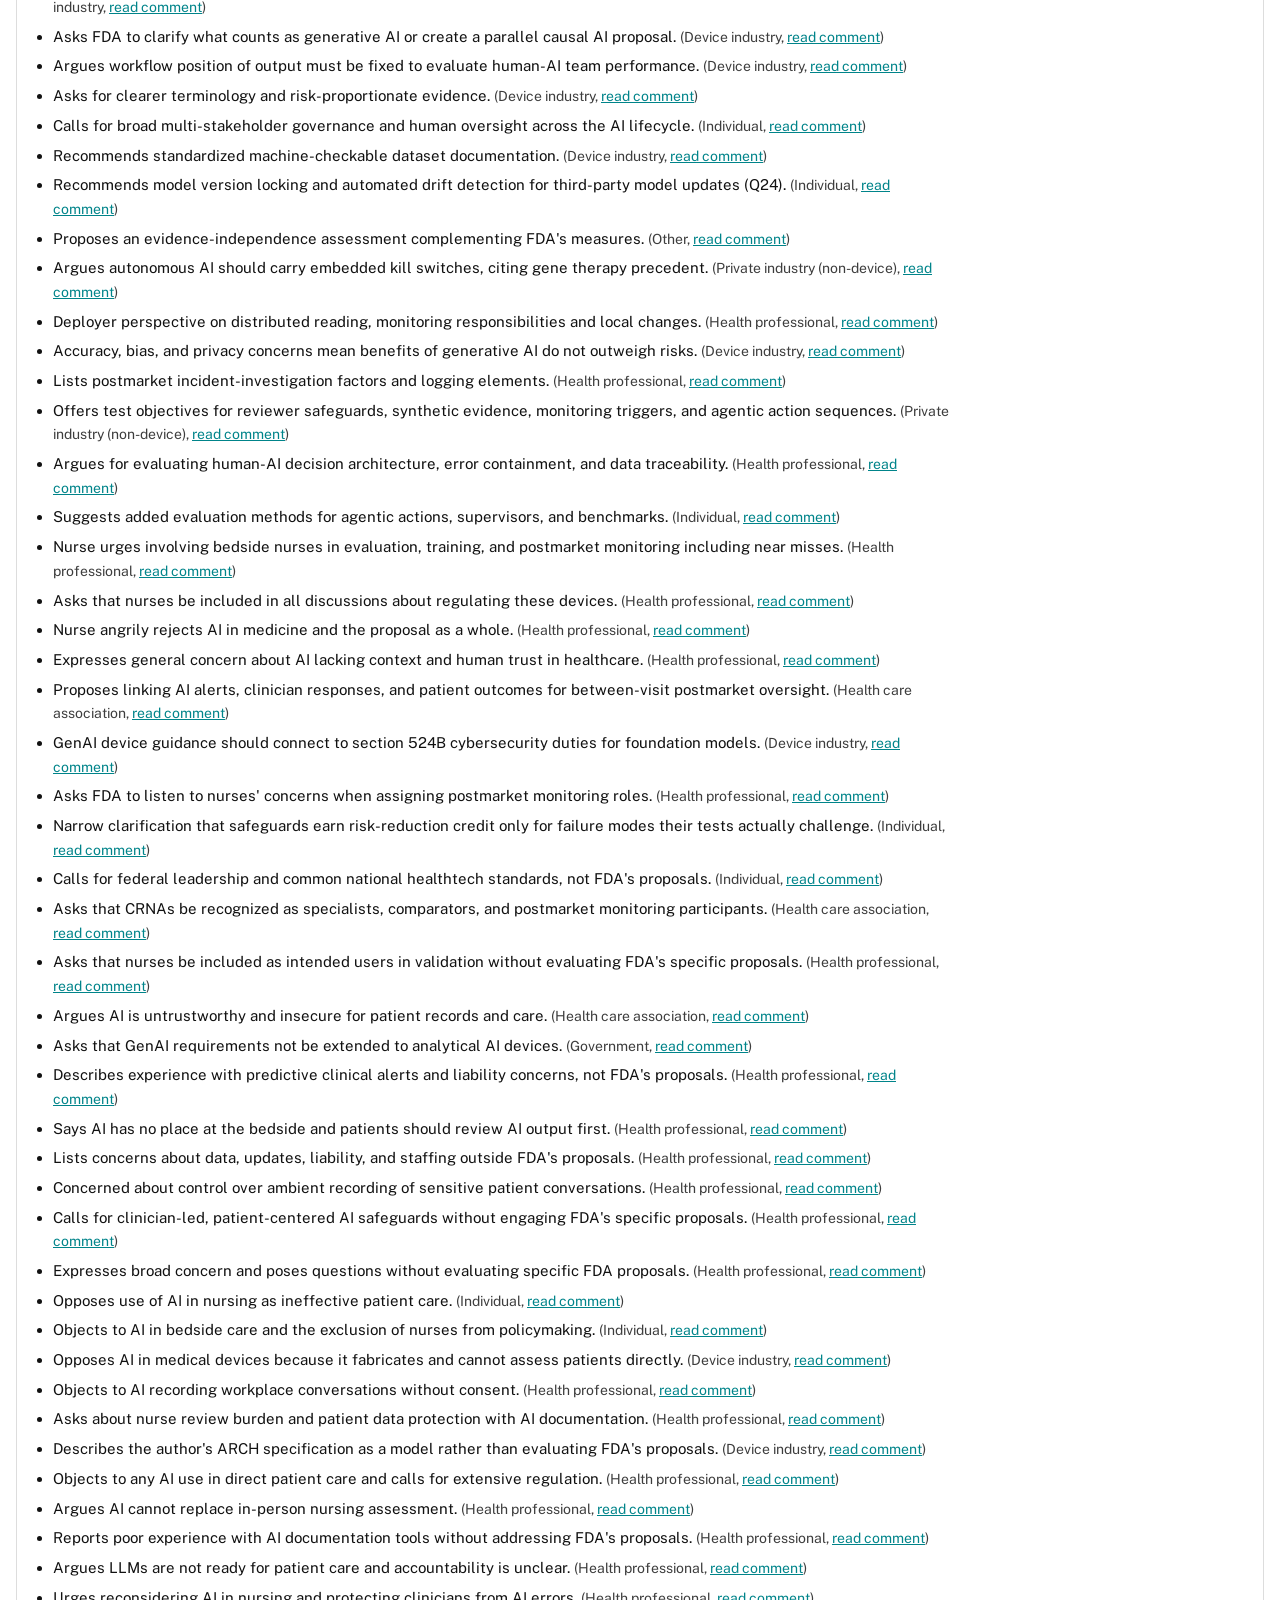
==== commit c87c58e5: "Extend the daily docket check through December 31, 2026 Co-Authored-By: Claude Opus 5.5 <noreply@ant" ====
--- a/analysis/index.html
+++ b/analysis/index.html
@@ -170,7 +170,7 @@
   <details class="about">
     <summary>About this data</summary>
     <p>Comments are downloaded from the Regulations.gov public API for this docket, with their attached files. Regulations.gov shows only comments FDA has reviewed and posted. FDA posts them in batches, so the docket can hold more comments than this site includes, and comments filed but not yet posted appear in neither.</p>
-    <p>A script checks the docket once a day through November 21, 2026, and updates the posted count above. New comments are added to the charts after each one is read and coded, which can take several days. "Coded data last updated" is the date coded comments were last added or changed.</p>
+    <p>A script checks the docket once a day through December 31, 2026, and updates the posted count above. New comments are added to the charts after each one is read and coded, which can take several days. "Coded data last updated" is the date coded comments were last added or changed.</p>
     <p>Each comment was read in full and coded by Claude Opus 5.5 against a written codebook, with checks by separate instances of the same model. No codes have been checked by a person. Comments filed twice are counted once. One comment is counted but not shown, at its author's request.</p>
     <p>Methods, codebooks, and code are on <a href="https://github.com/merylye/docket-lens" target="_blank" rel="noopener">GitHub</a>.</p>
   </details>
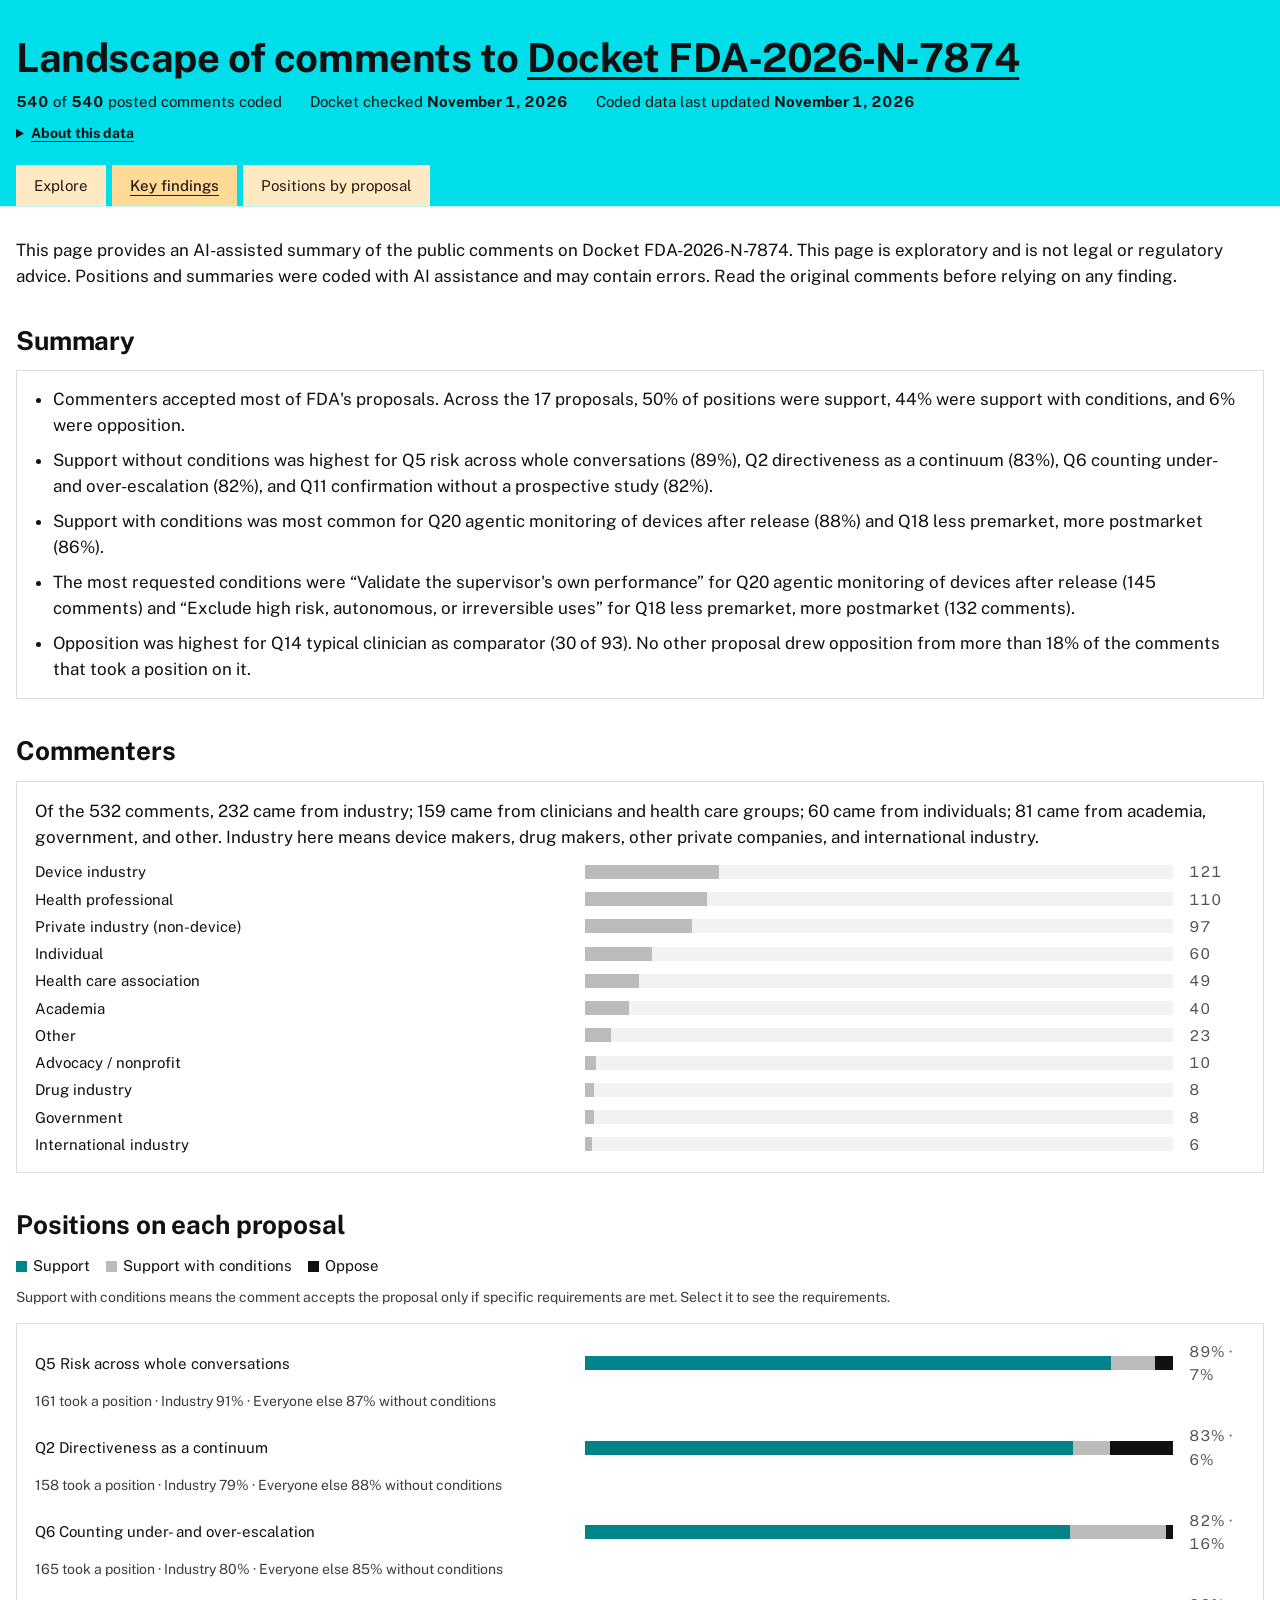
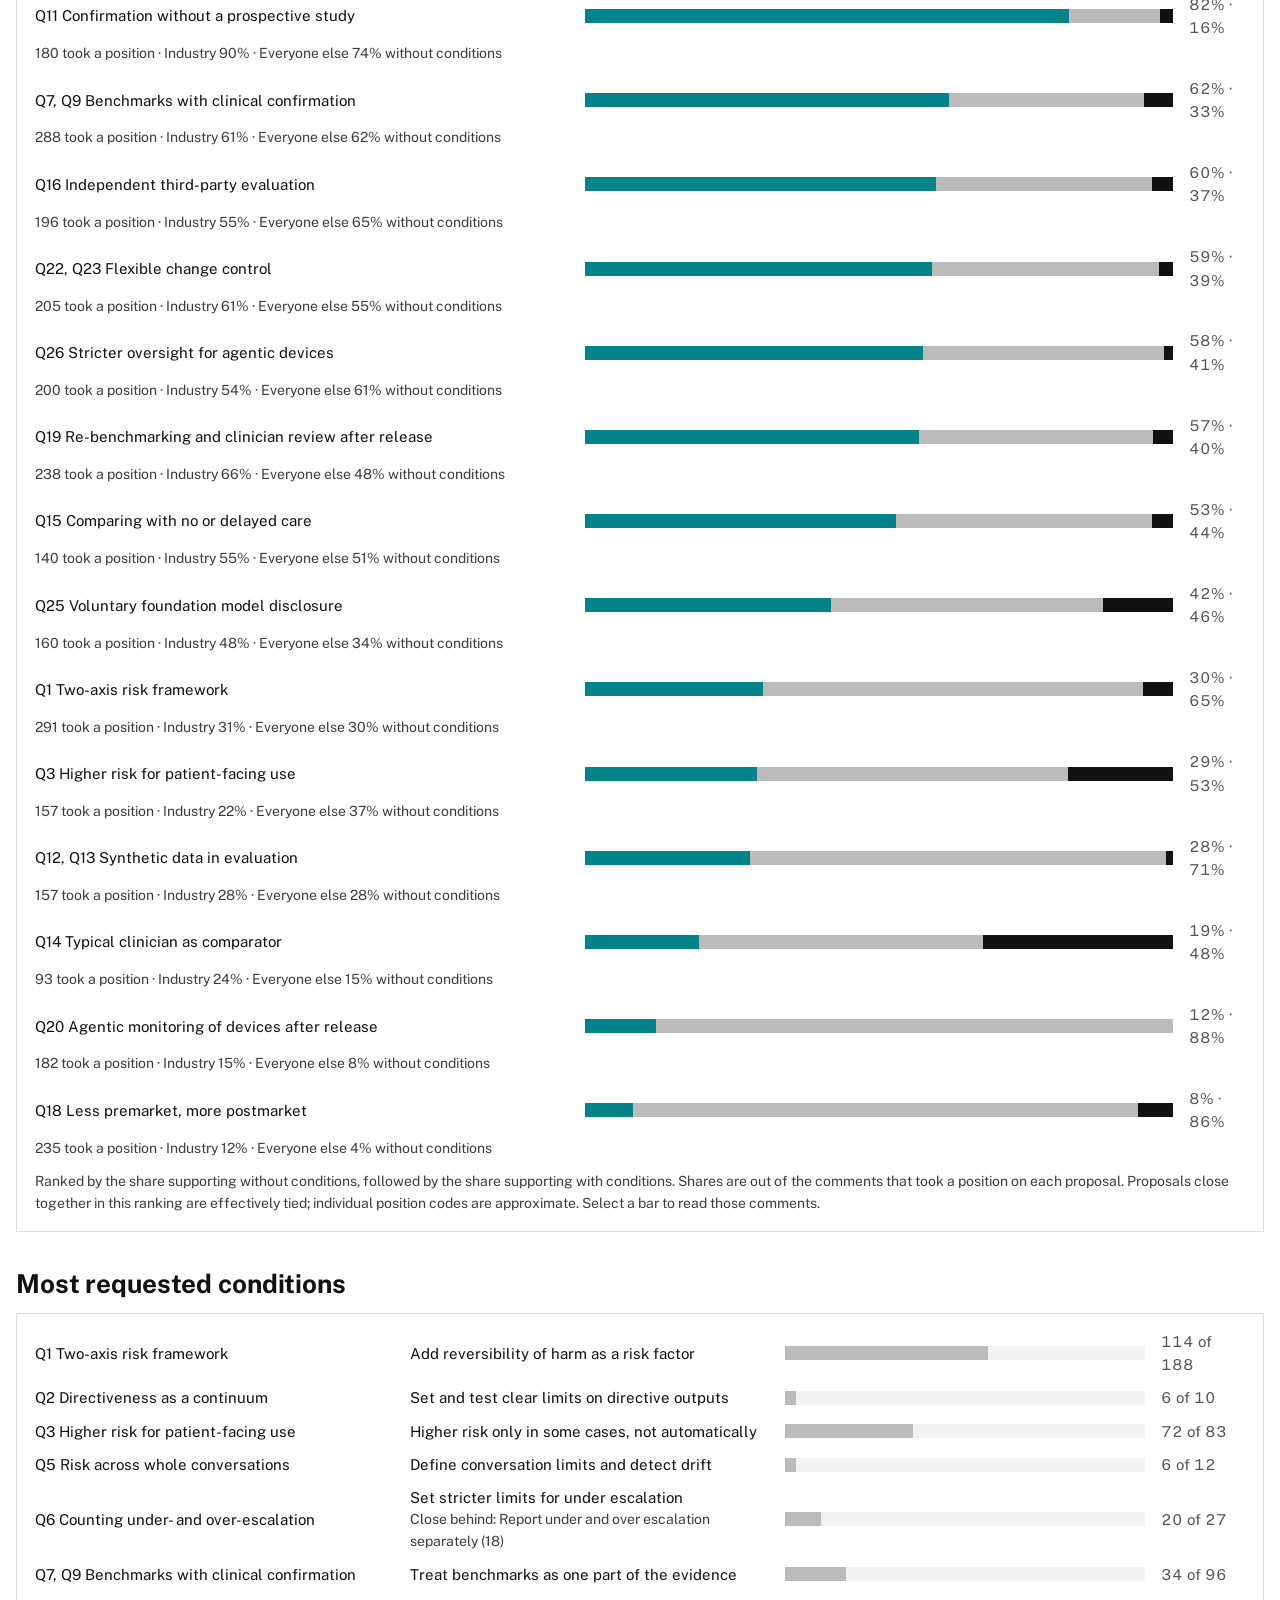
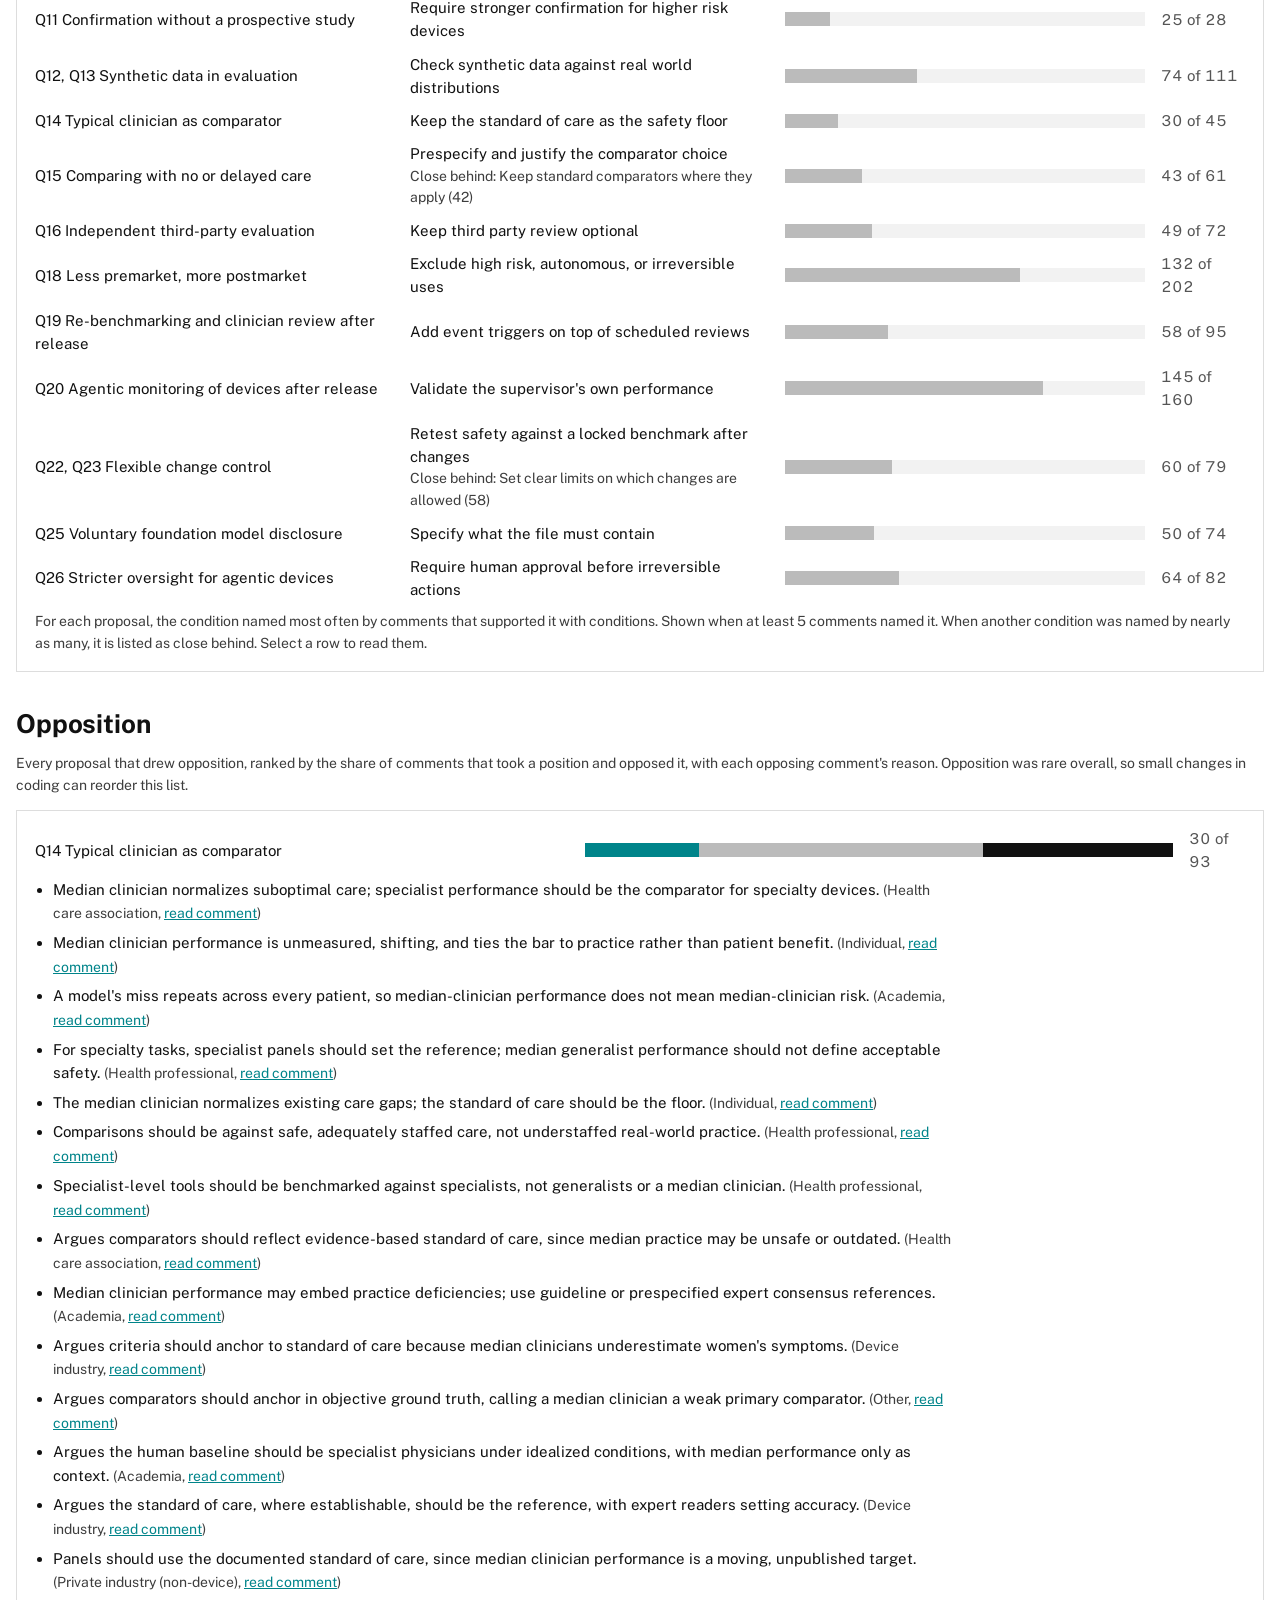
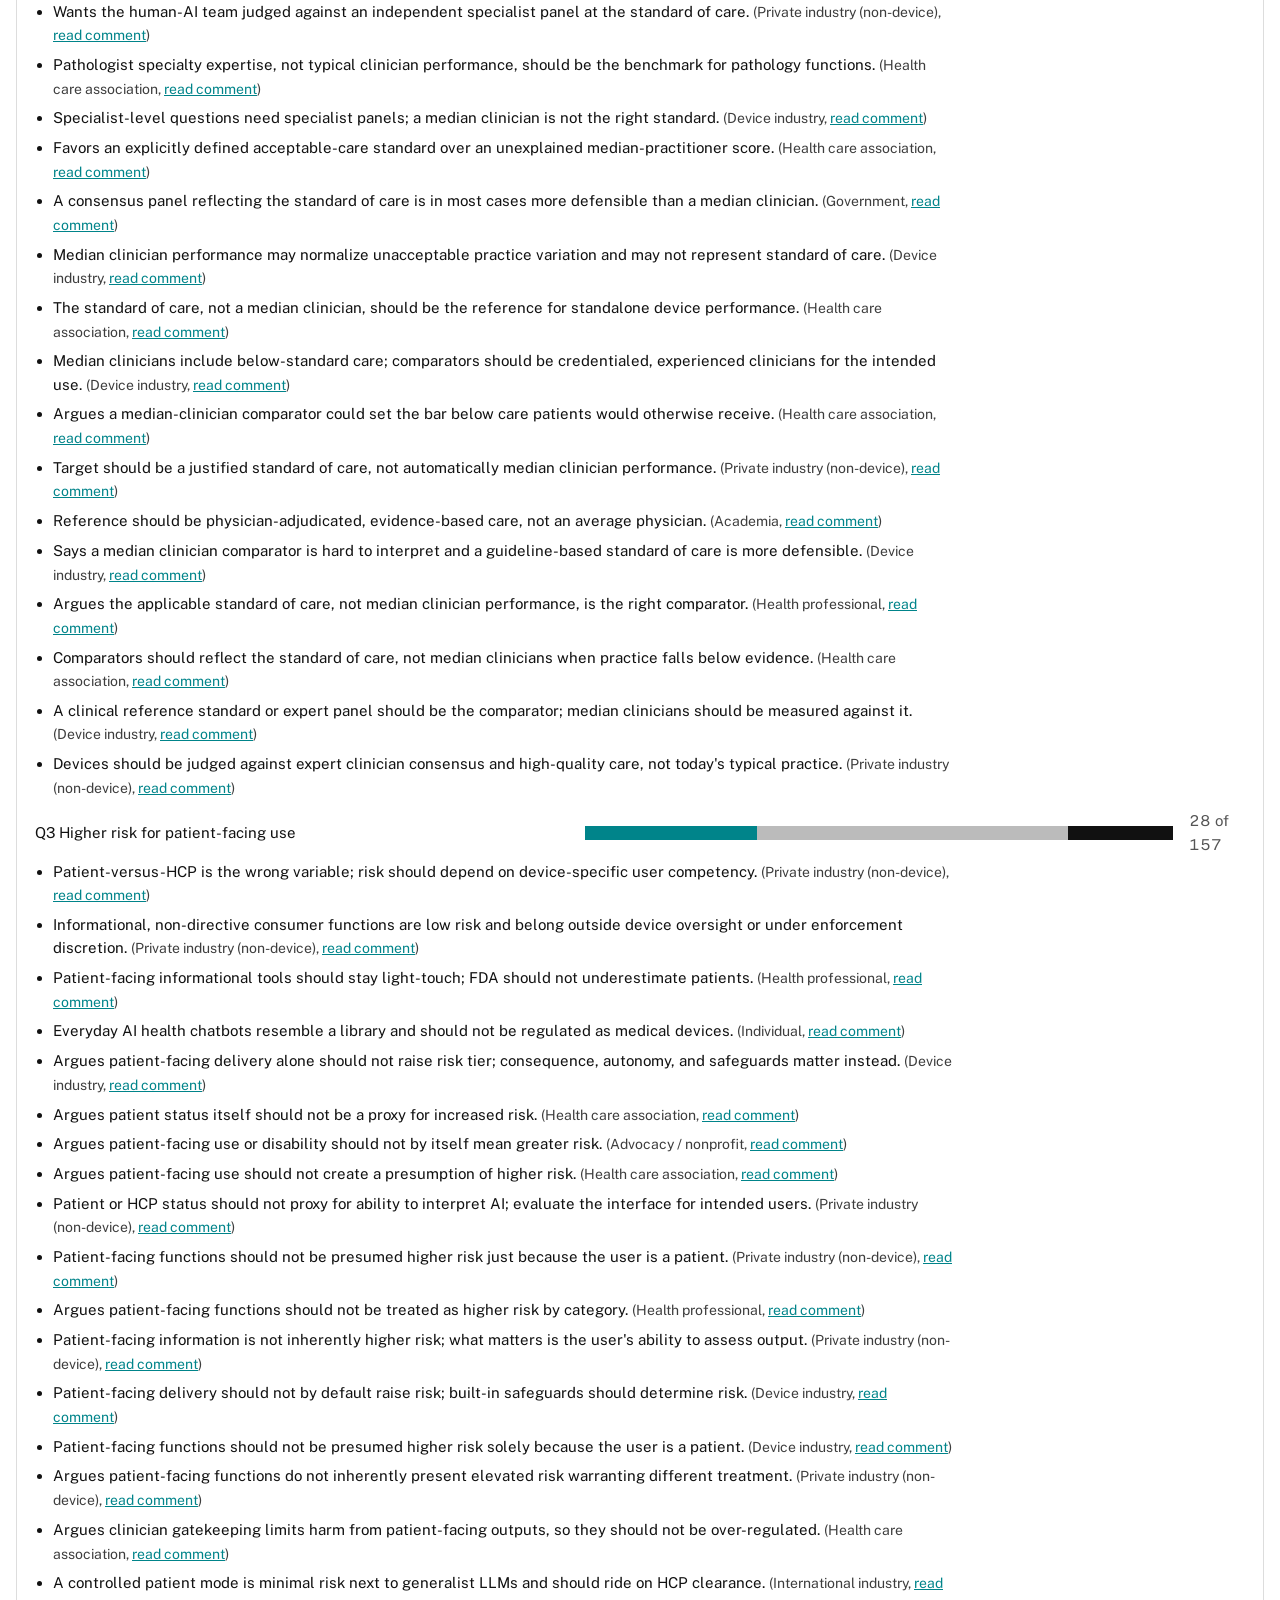
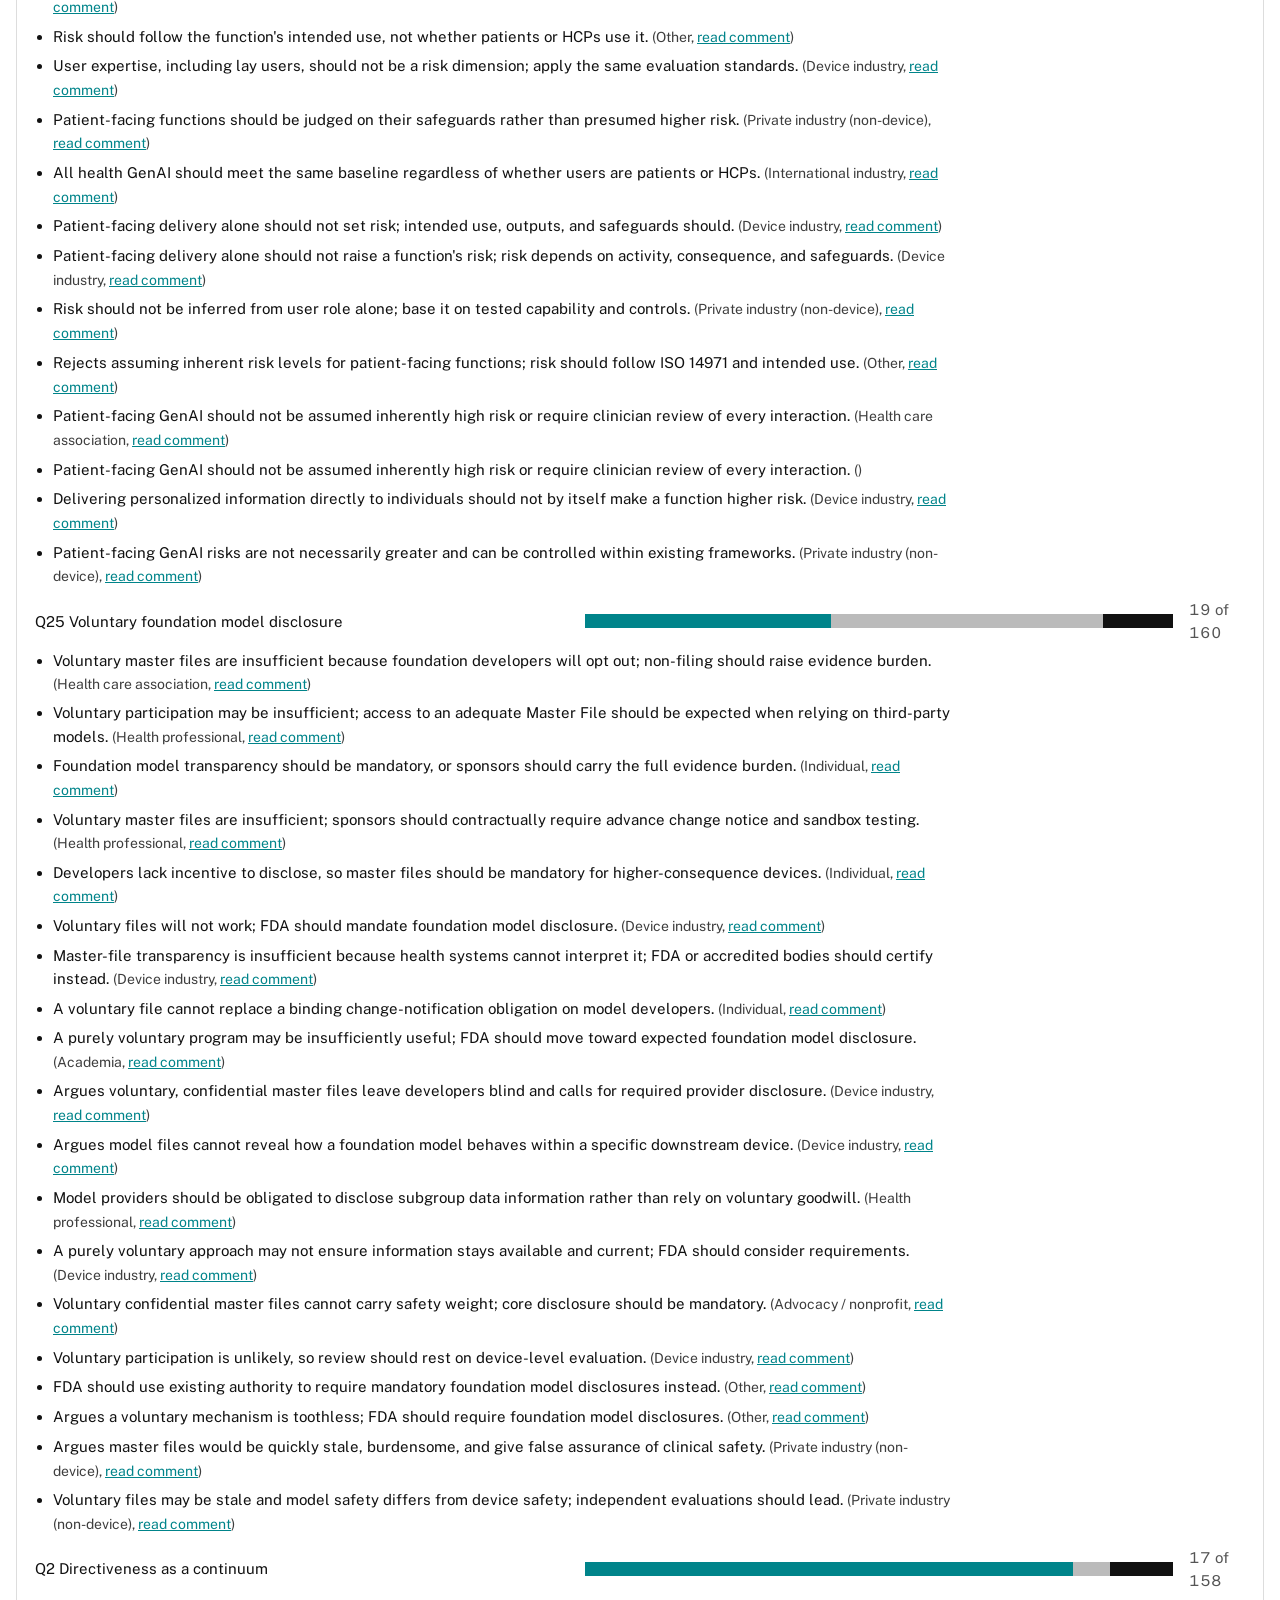
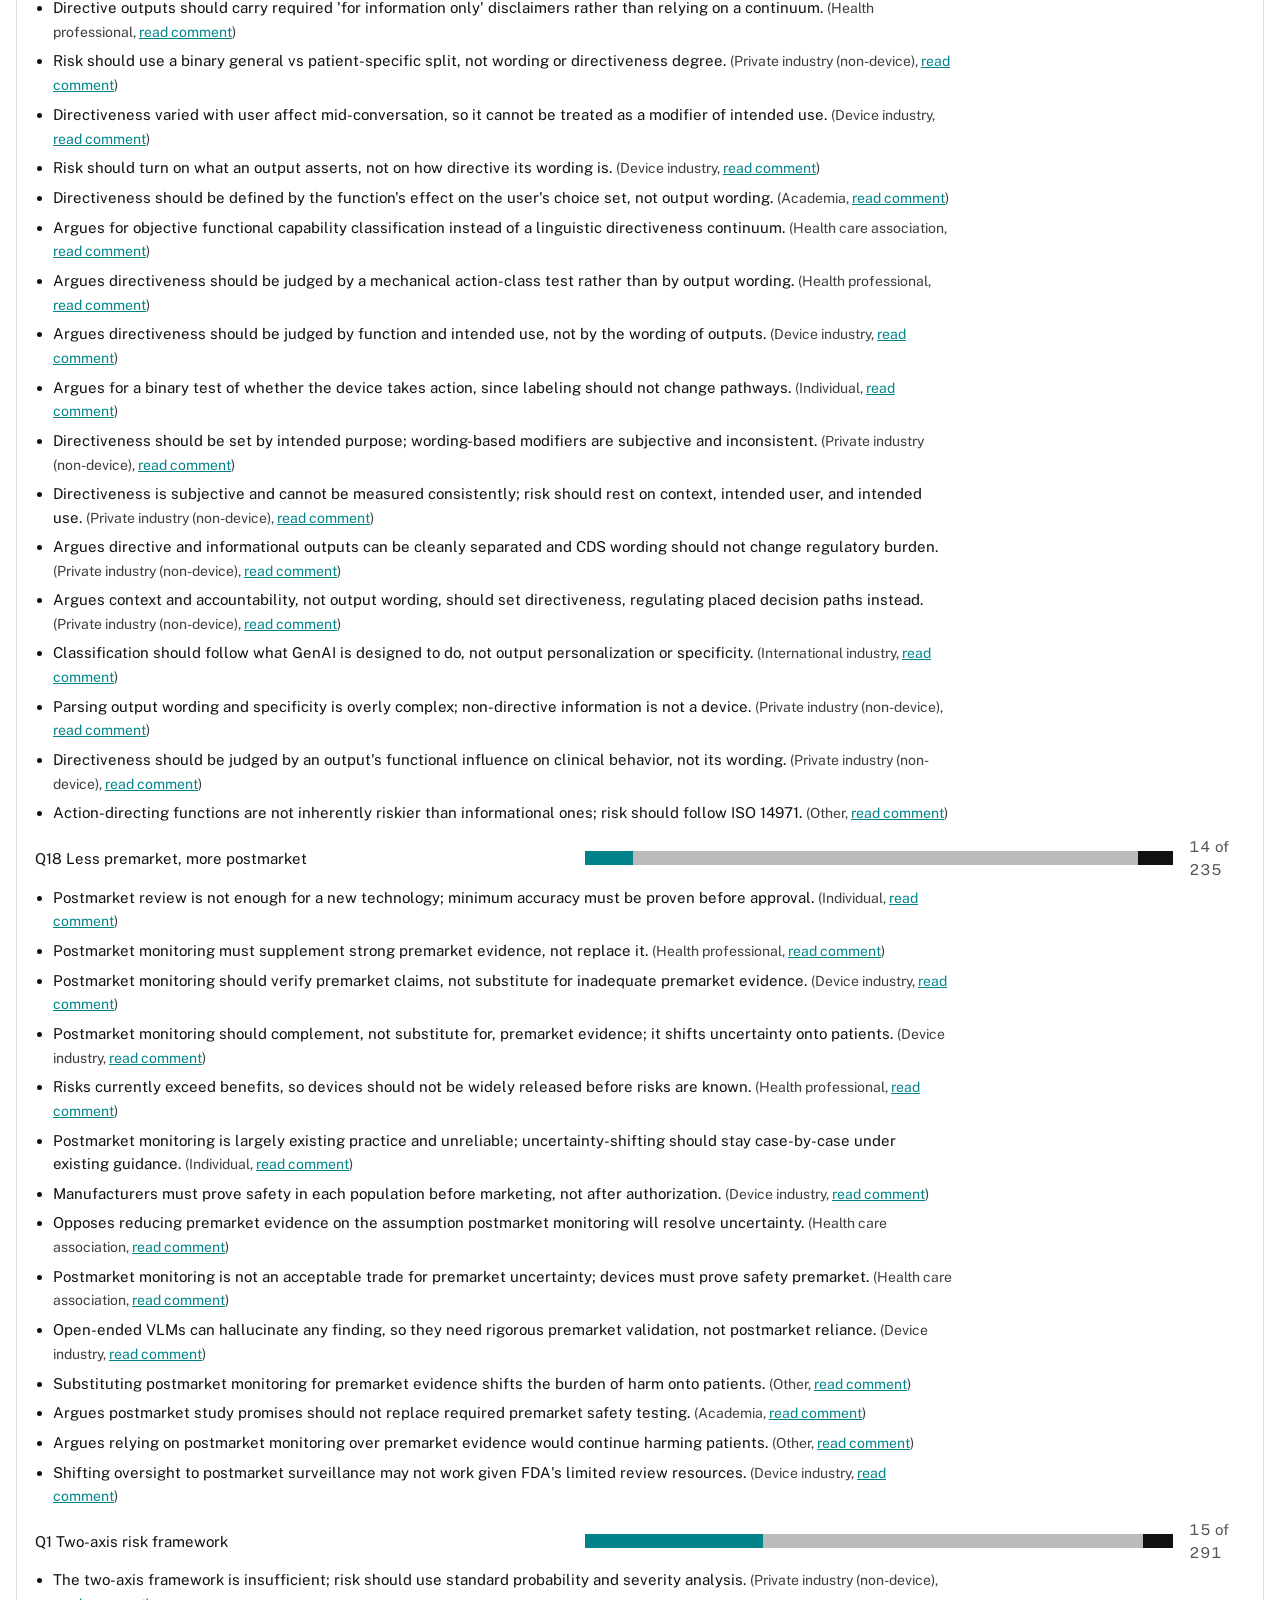
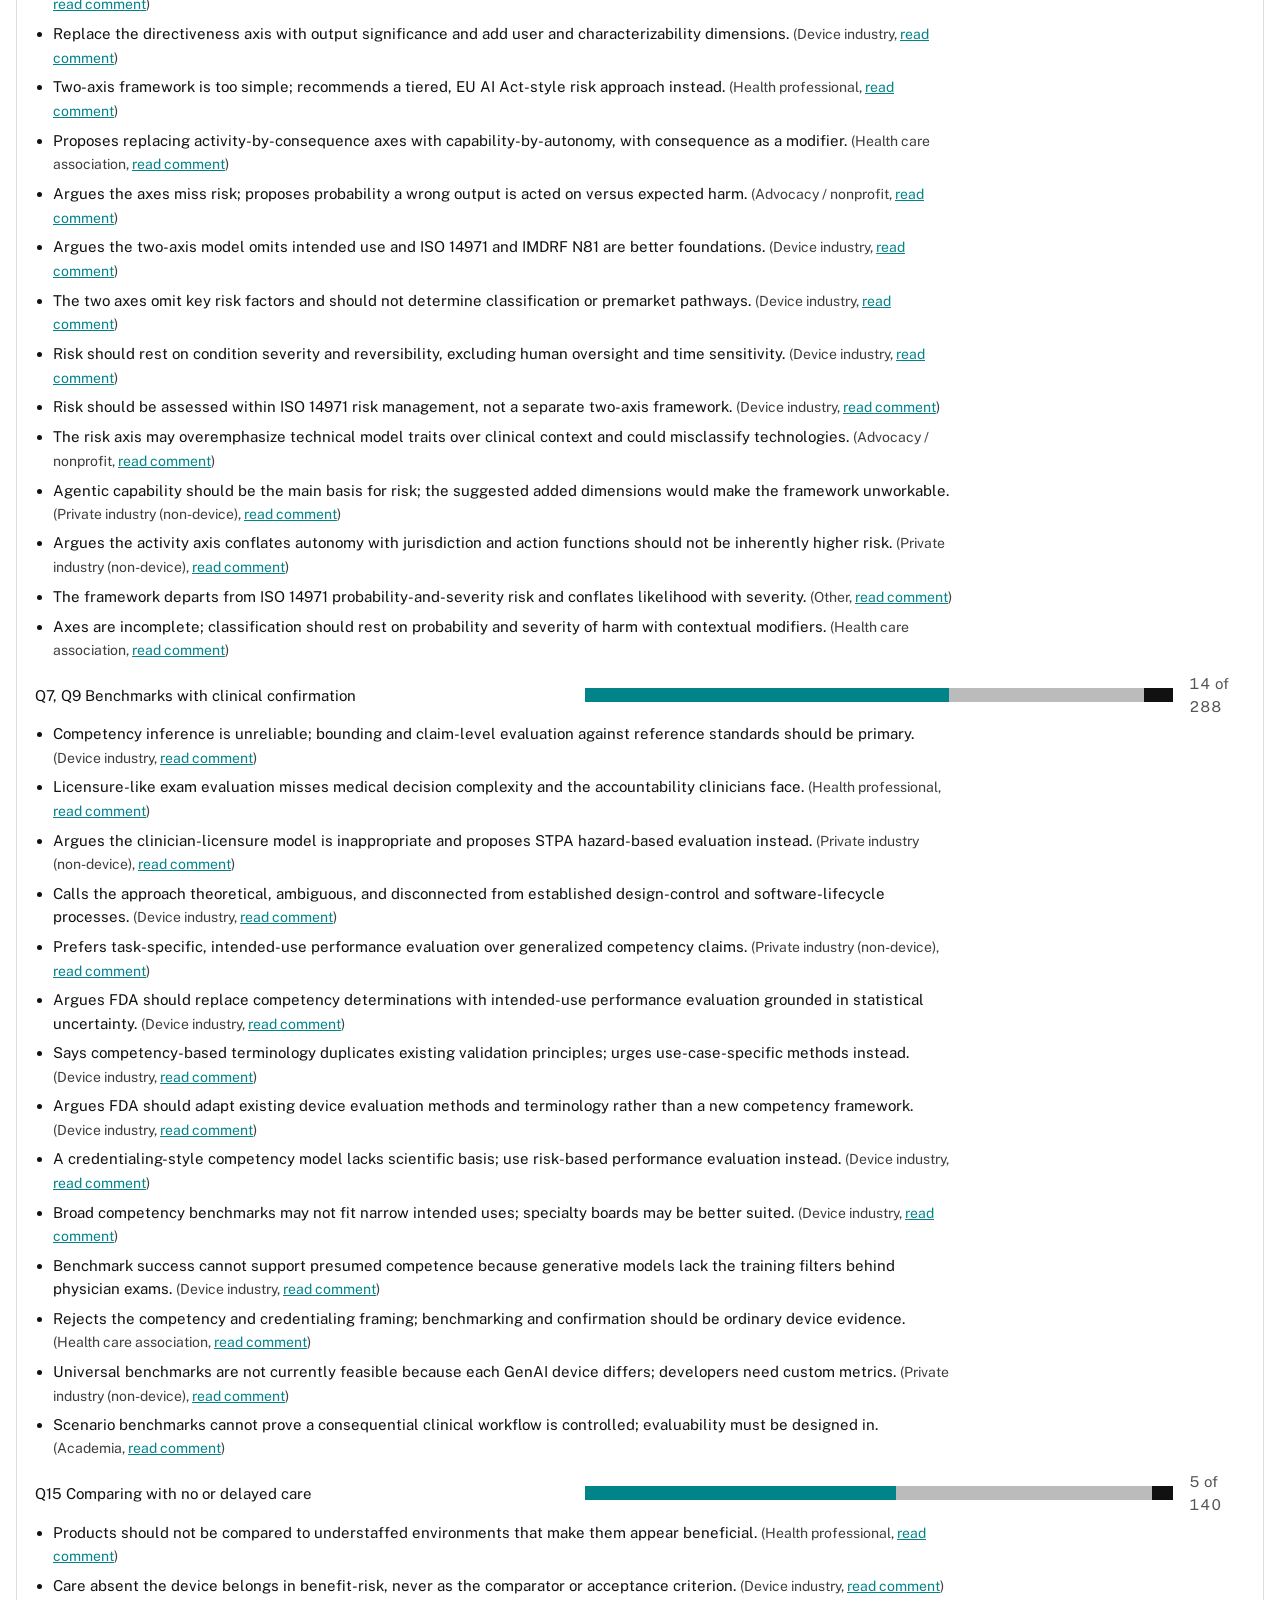
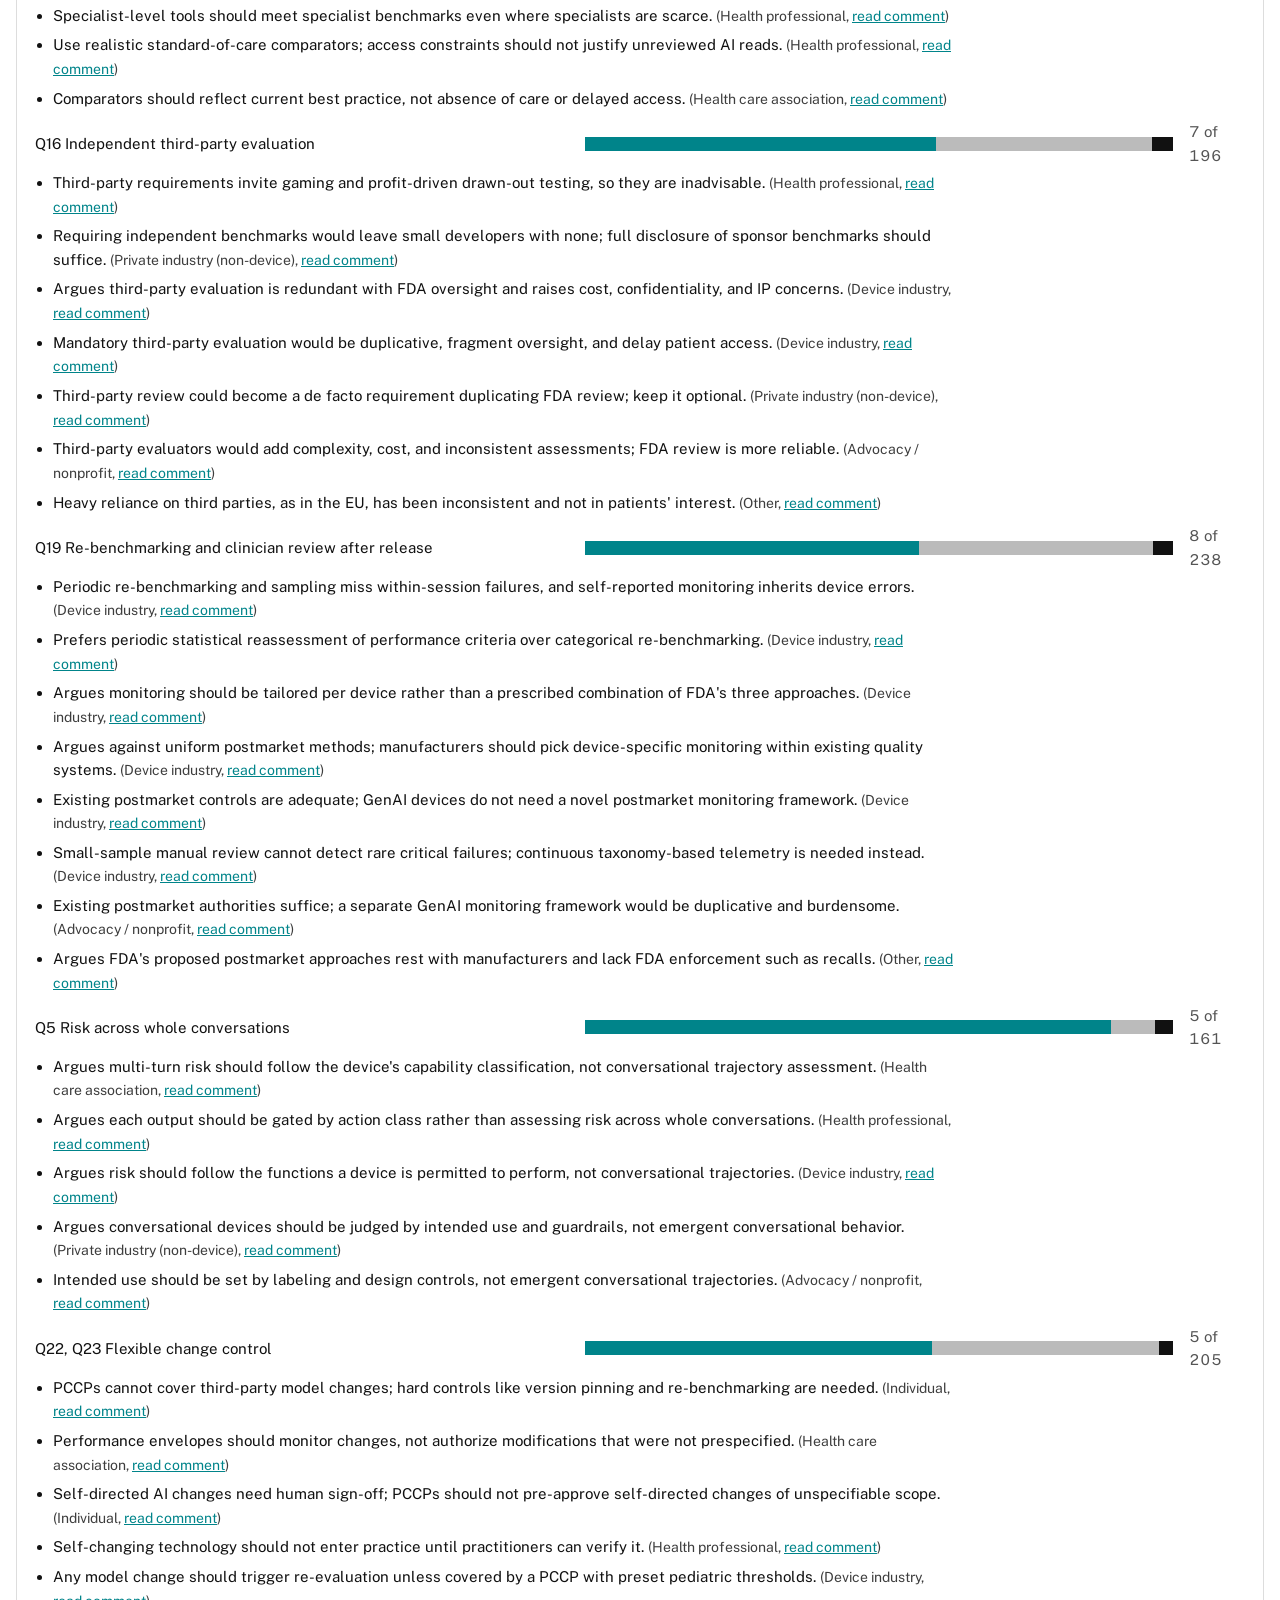
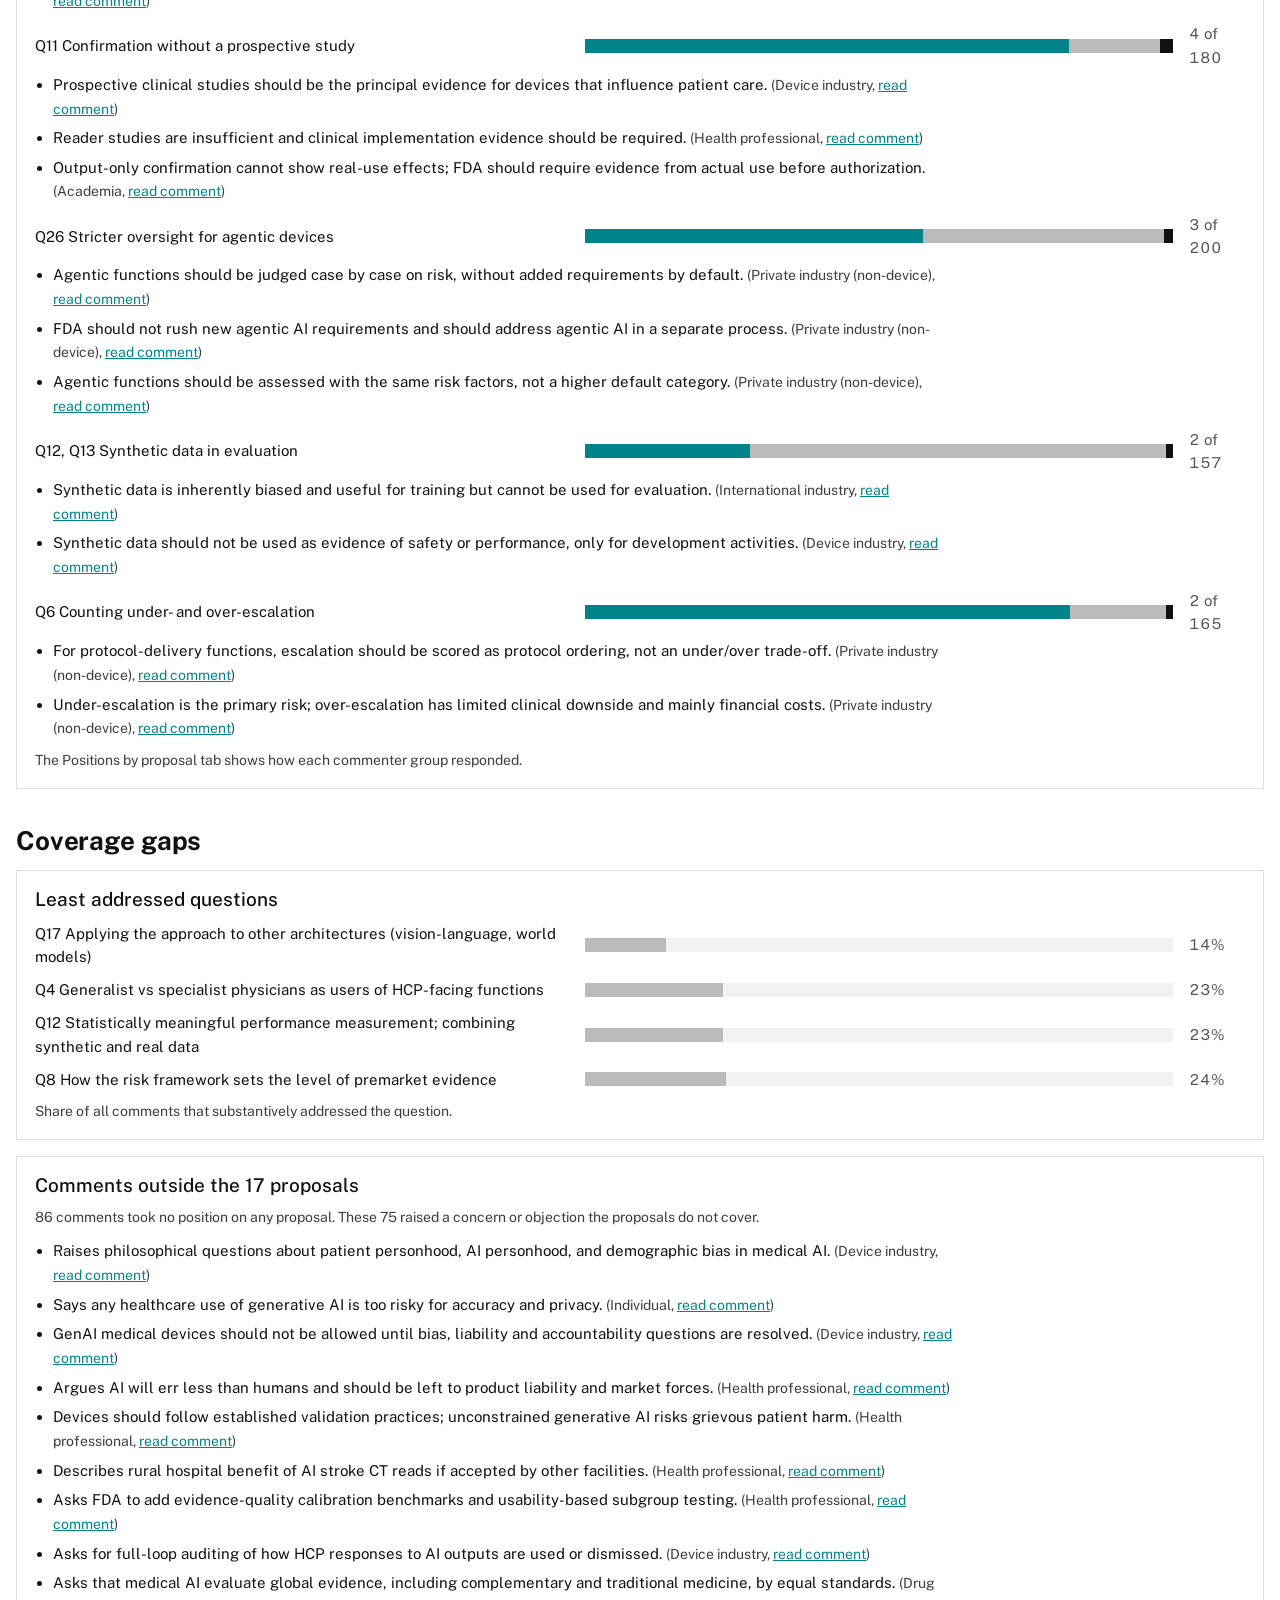
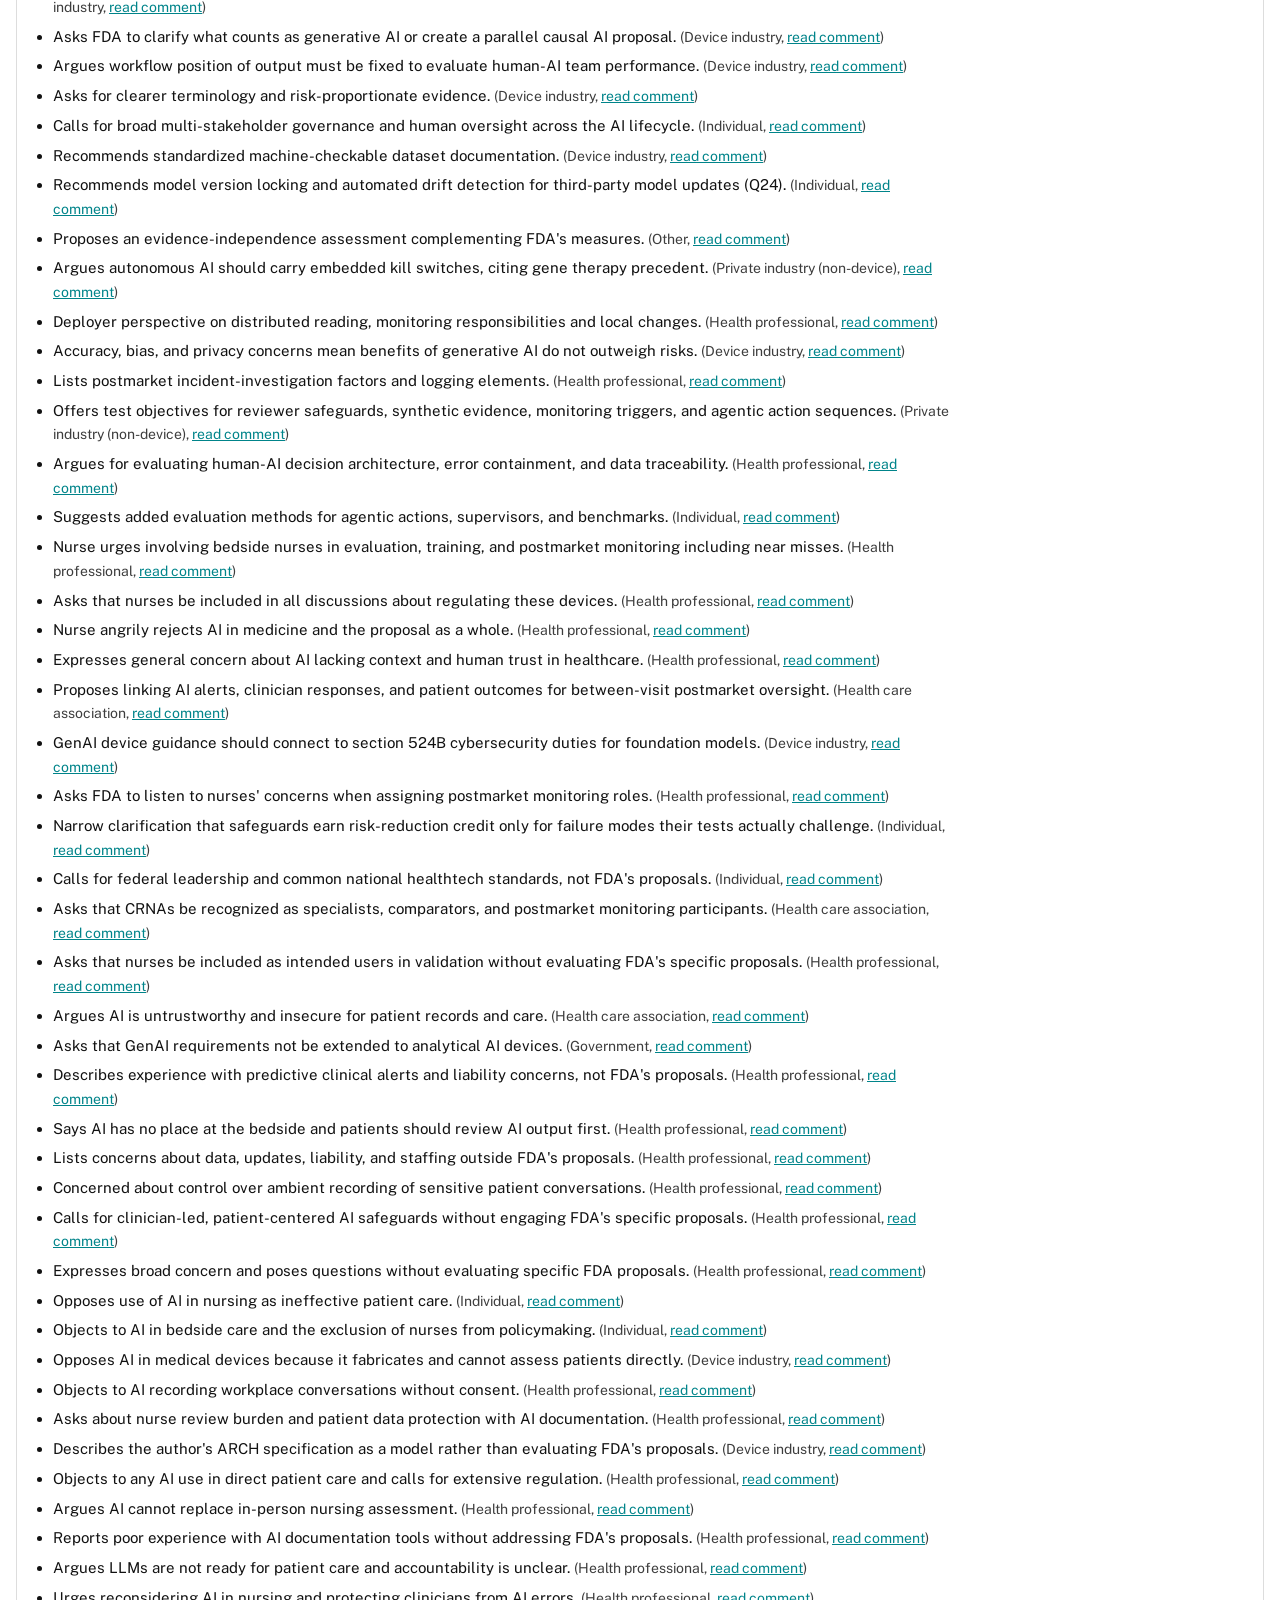
==== commit e46dd740: "Remove the daily-check and GitHub lines from the About panel Co-Authored-By: Claude Opus 5.5 <norepl" ====
--- a/analysis/index.html
+++ b/analysis/index.html
@@ -170,9 +170,8 @@
   <details class="about">
     <summary>About this data</summary>
     <p>Comments are downloaded from the Regulations.gov public API for this docket, with their attached files. Regulations.gov shows only comments FDA has reviewed and posted. FDA posts them in batches, so the docket can hold more comments than this site includes, and comments filed but not yet posted appear in neither.</p>
-    <p>A script checks the docket once a day through December 31, 2026, and updates the posted count above. New comments are added to the charts after each one is read and coded, which can take several days. "Coded data last updated" is the date coded comments were last added or changed.</p>
+    <p>New comments are added to the charts after each one is read and coded, which can take several days. "Coded data last updated" is the date coded comments were last added or changed.</p>
     <p>Each comment was read in full and coded by Claude Opus 5.5 against a written codebook, with checks by separate instances of the same model. No codes have been checked by a person. Comments filed twice are counted once. One comment is counted but not shown, at its author's request.</p>
-    <p>Methods, codebooks, and code are on <a href="https://github.com/merylye/docket-lens" target="_blank" rel="noopener">GitHub</a>.</p>
   </details>
   <nav class="tabs" role="tablist" aria-label="Views">
     <button type="button" class="tab" role="tab" data-view="explore" aria-selected="false">Explore</button>
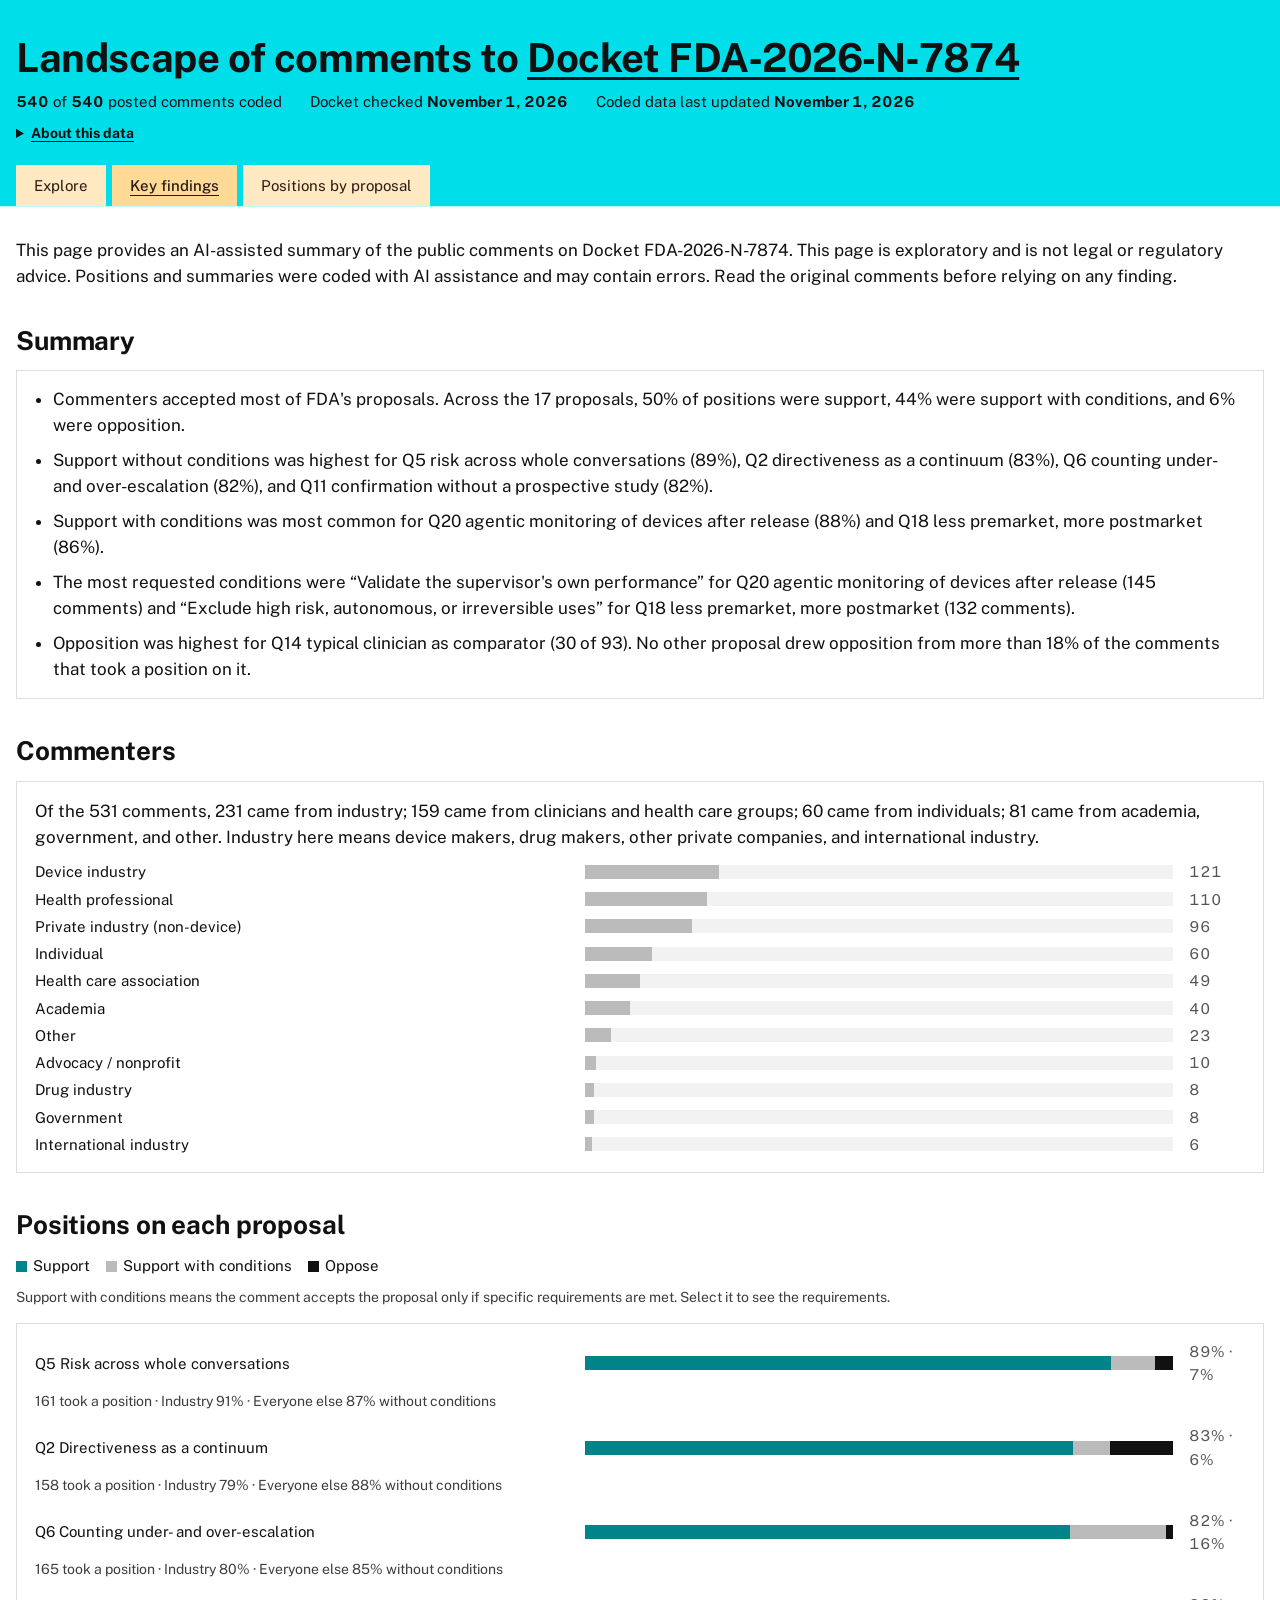
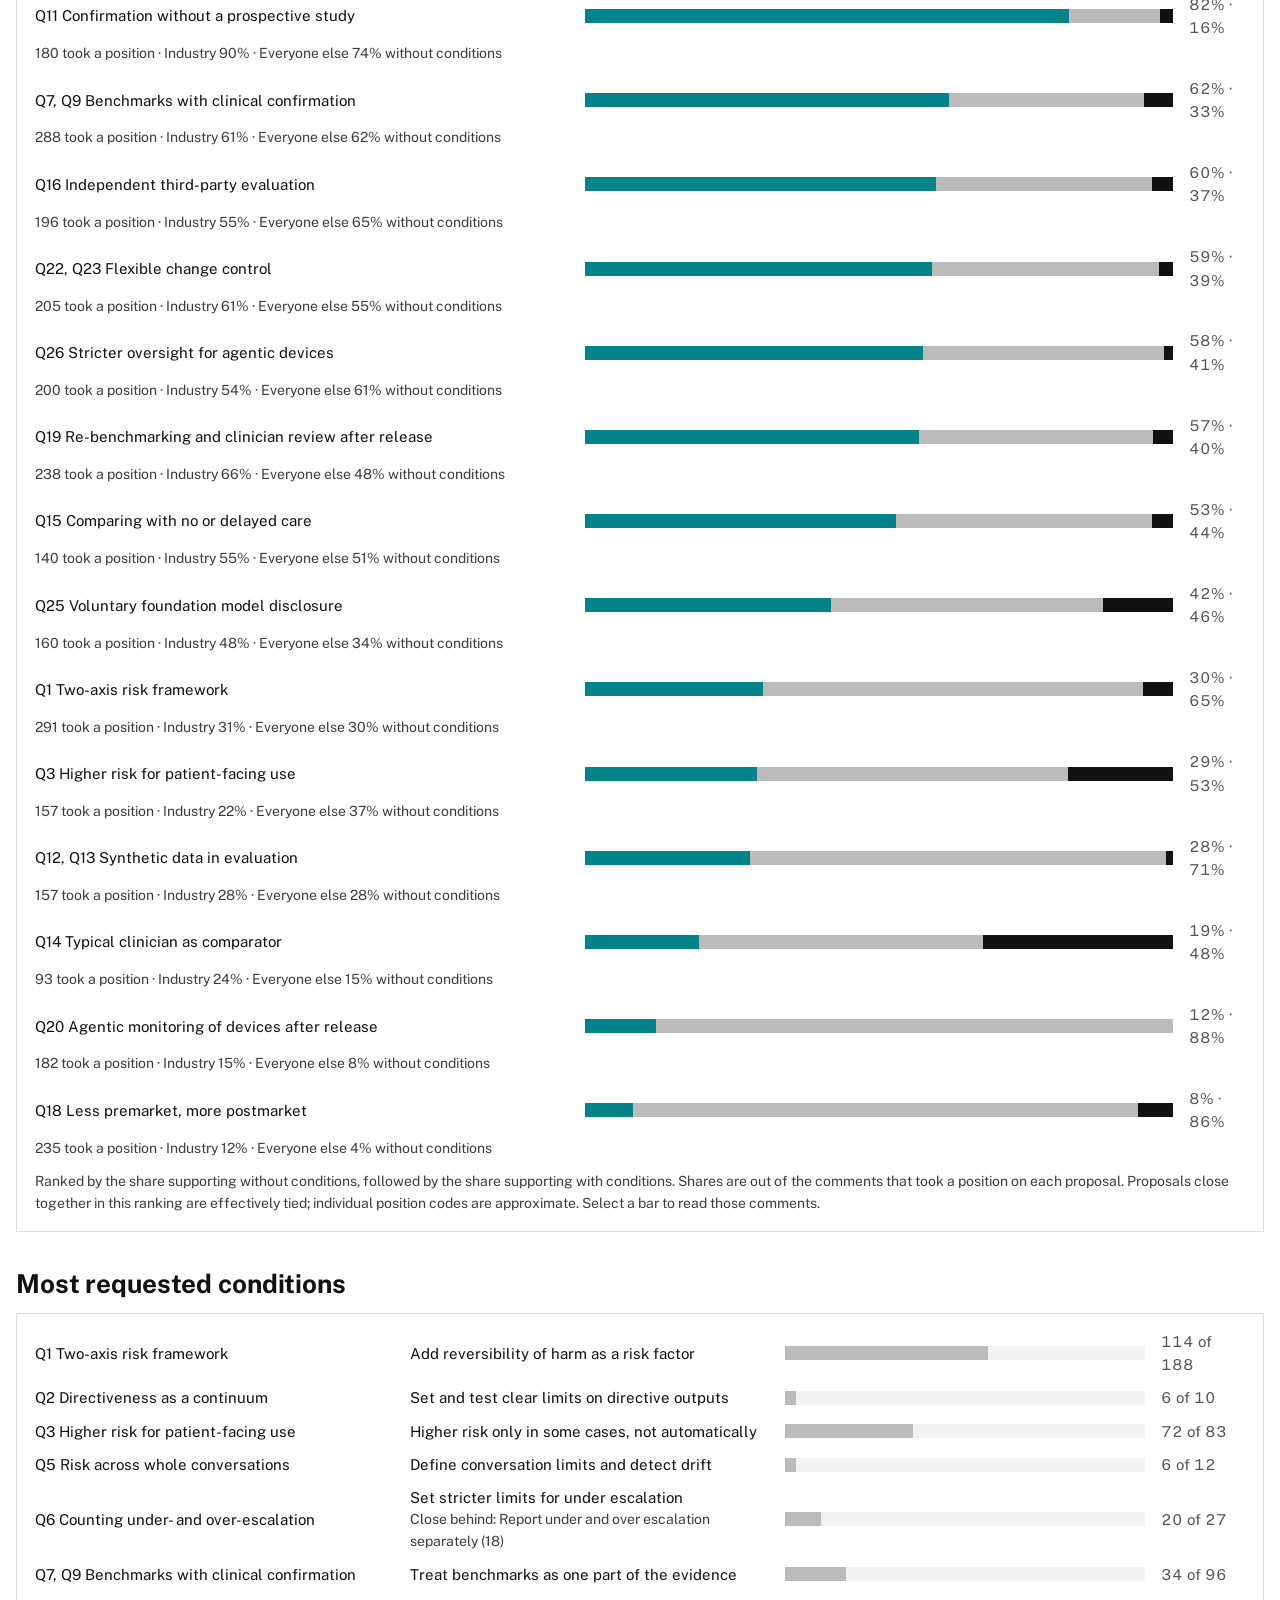
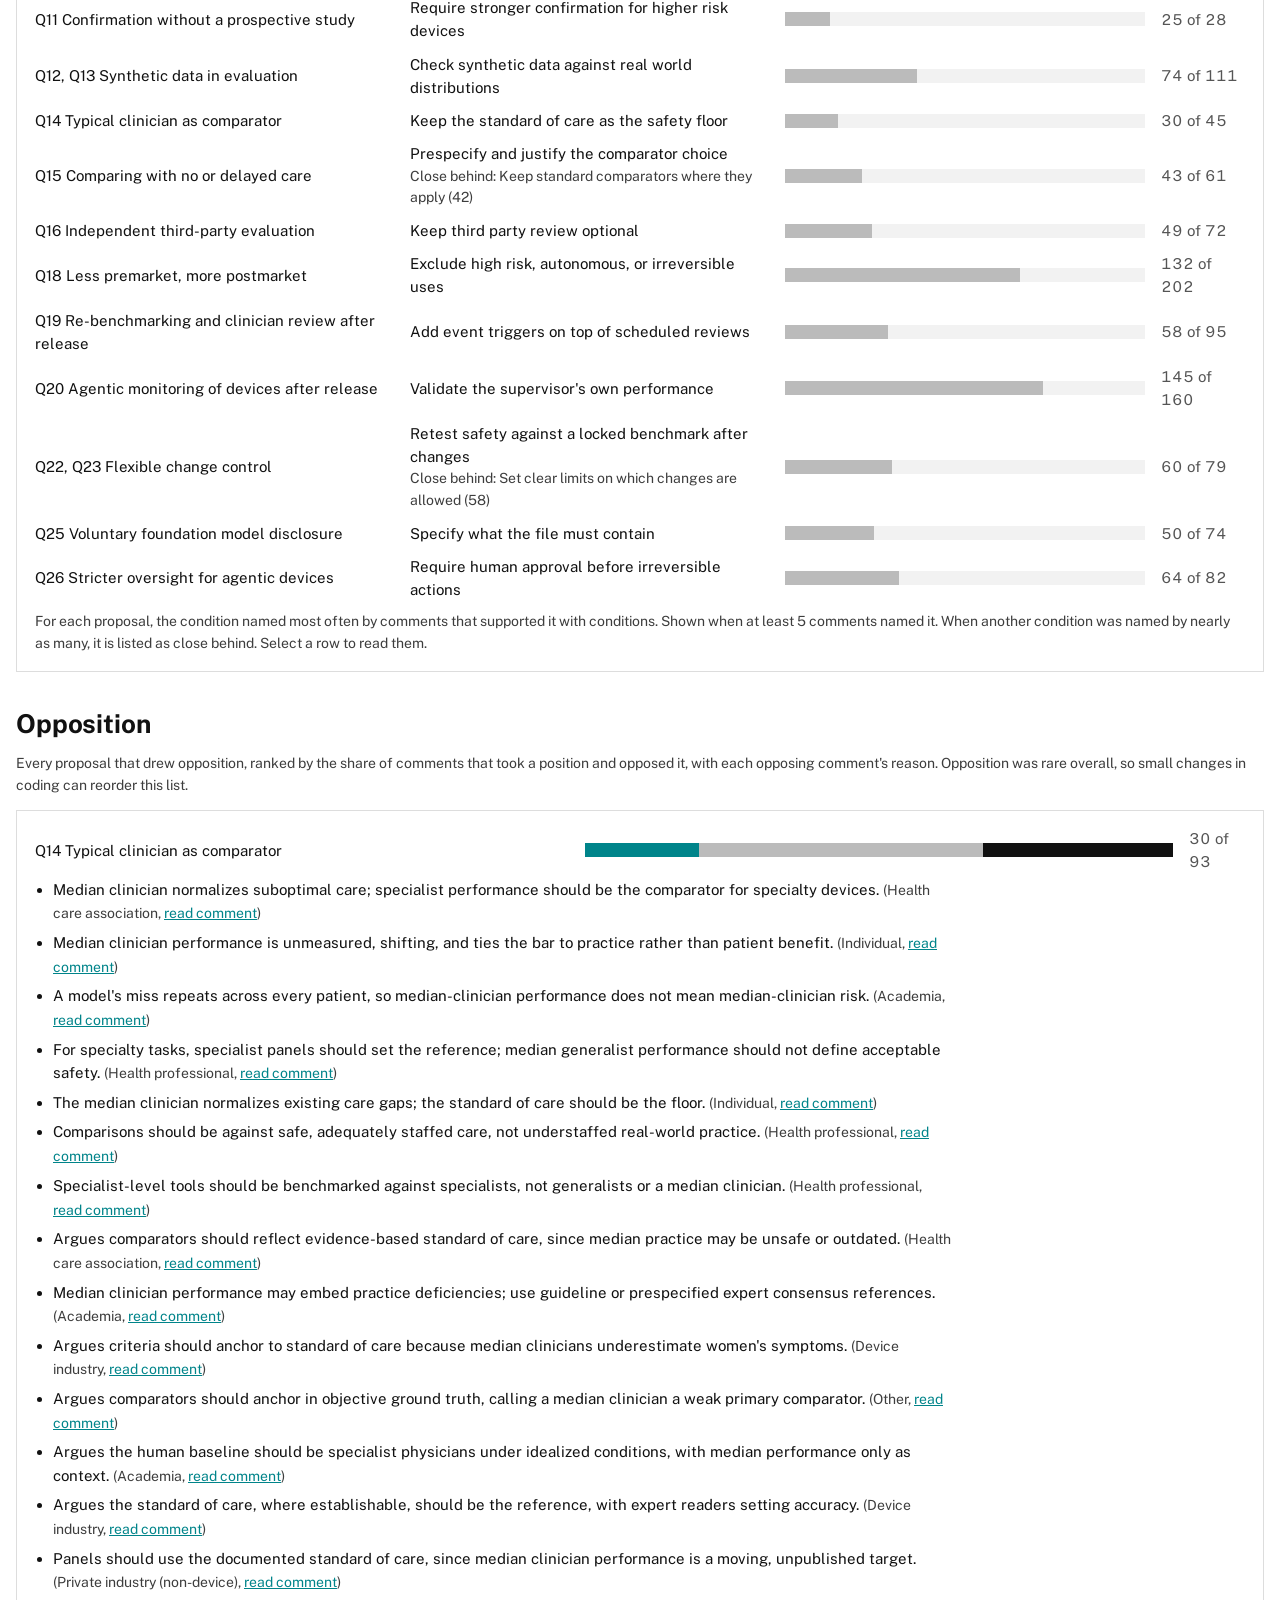
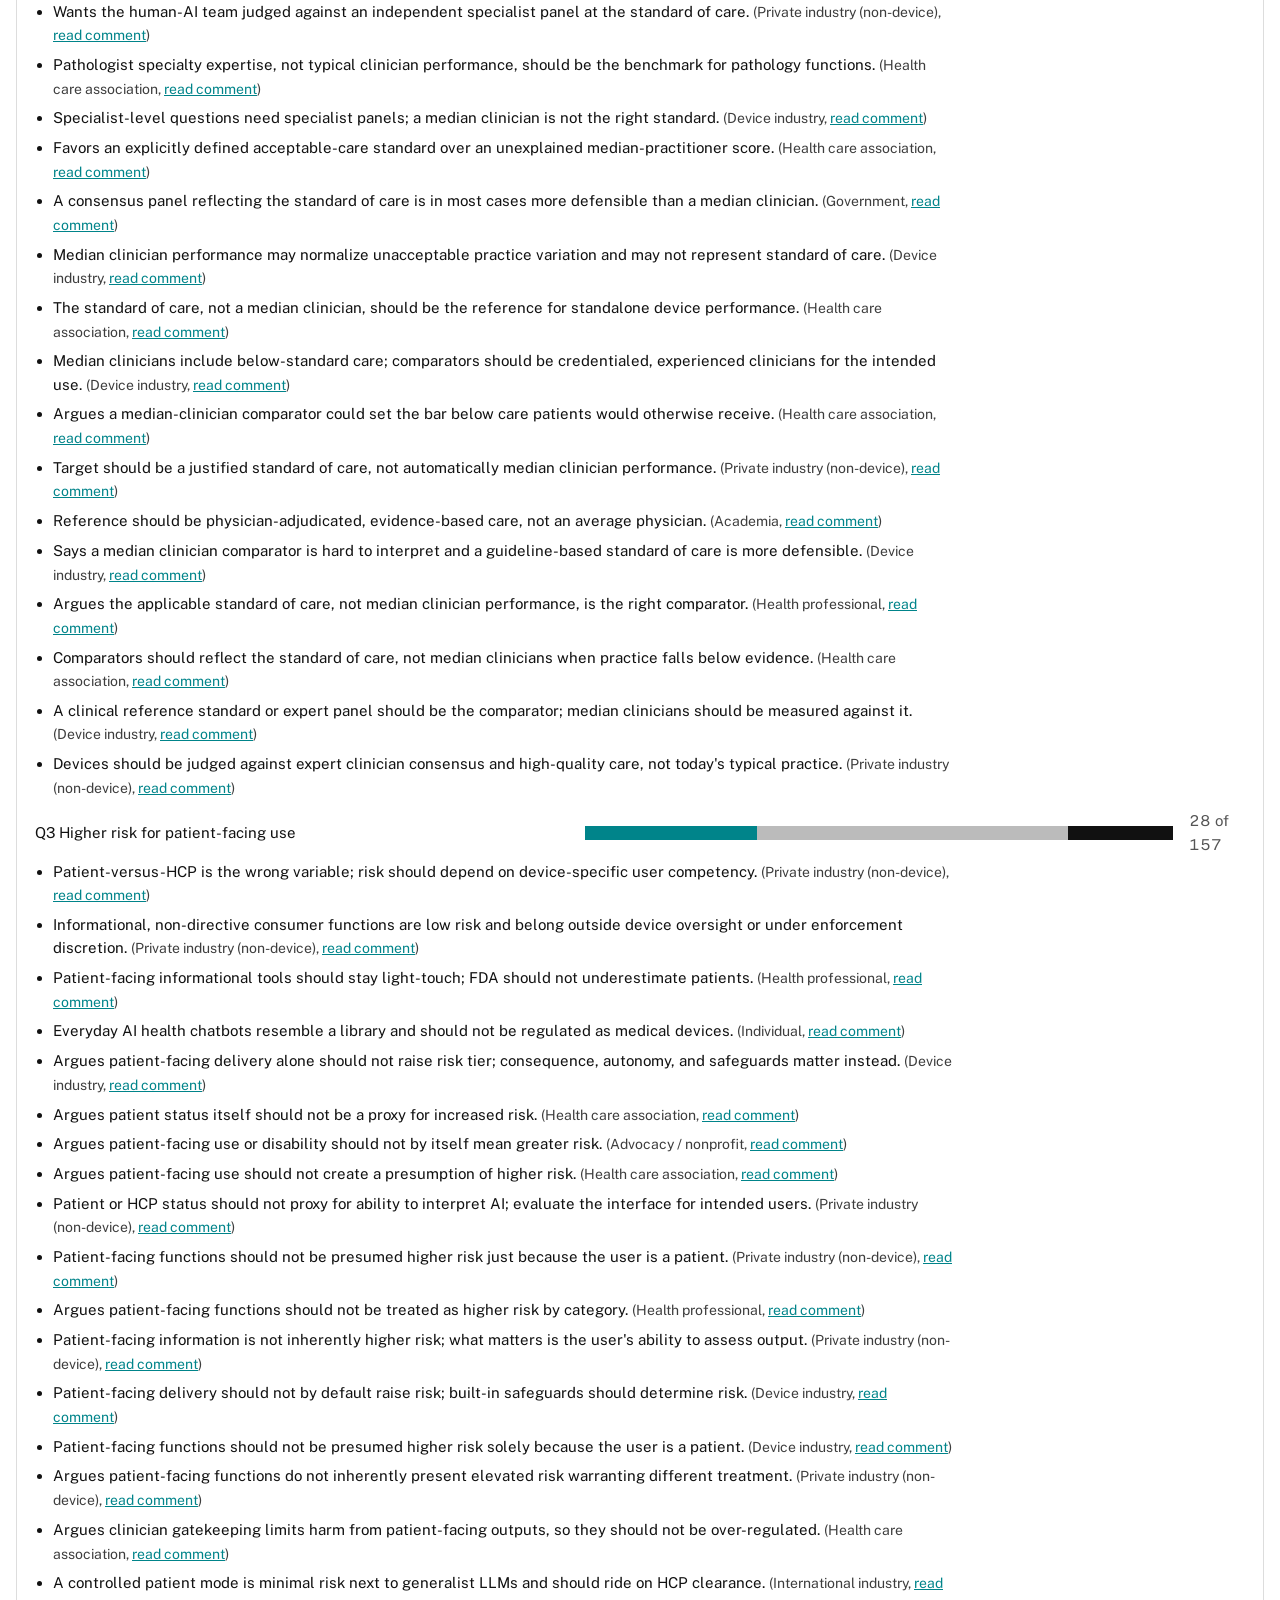
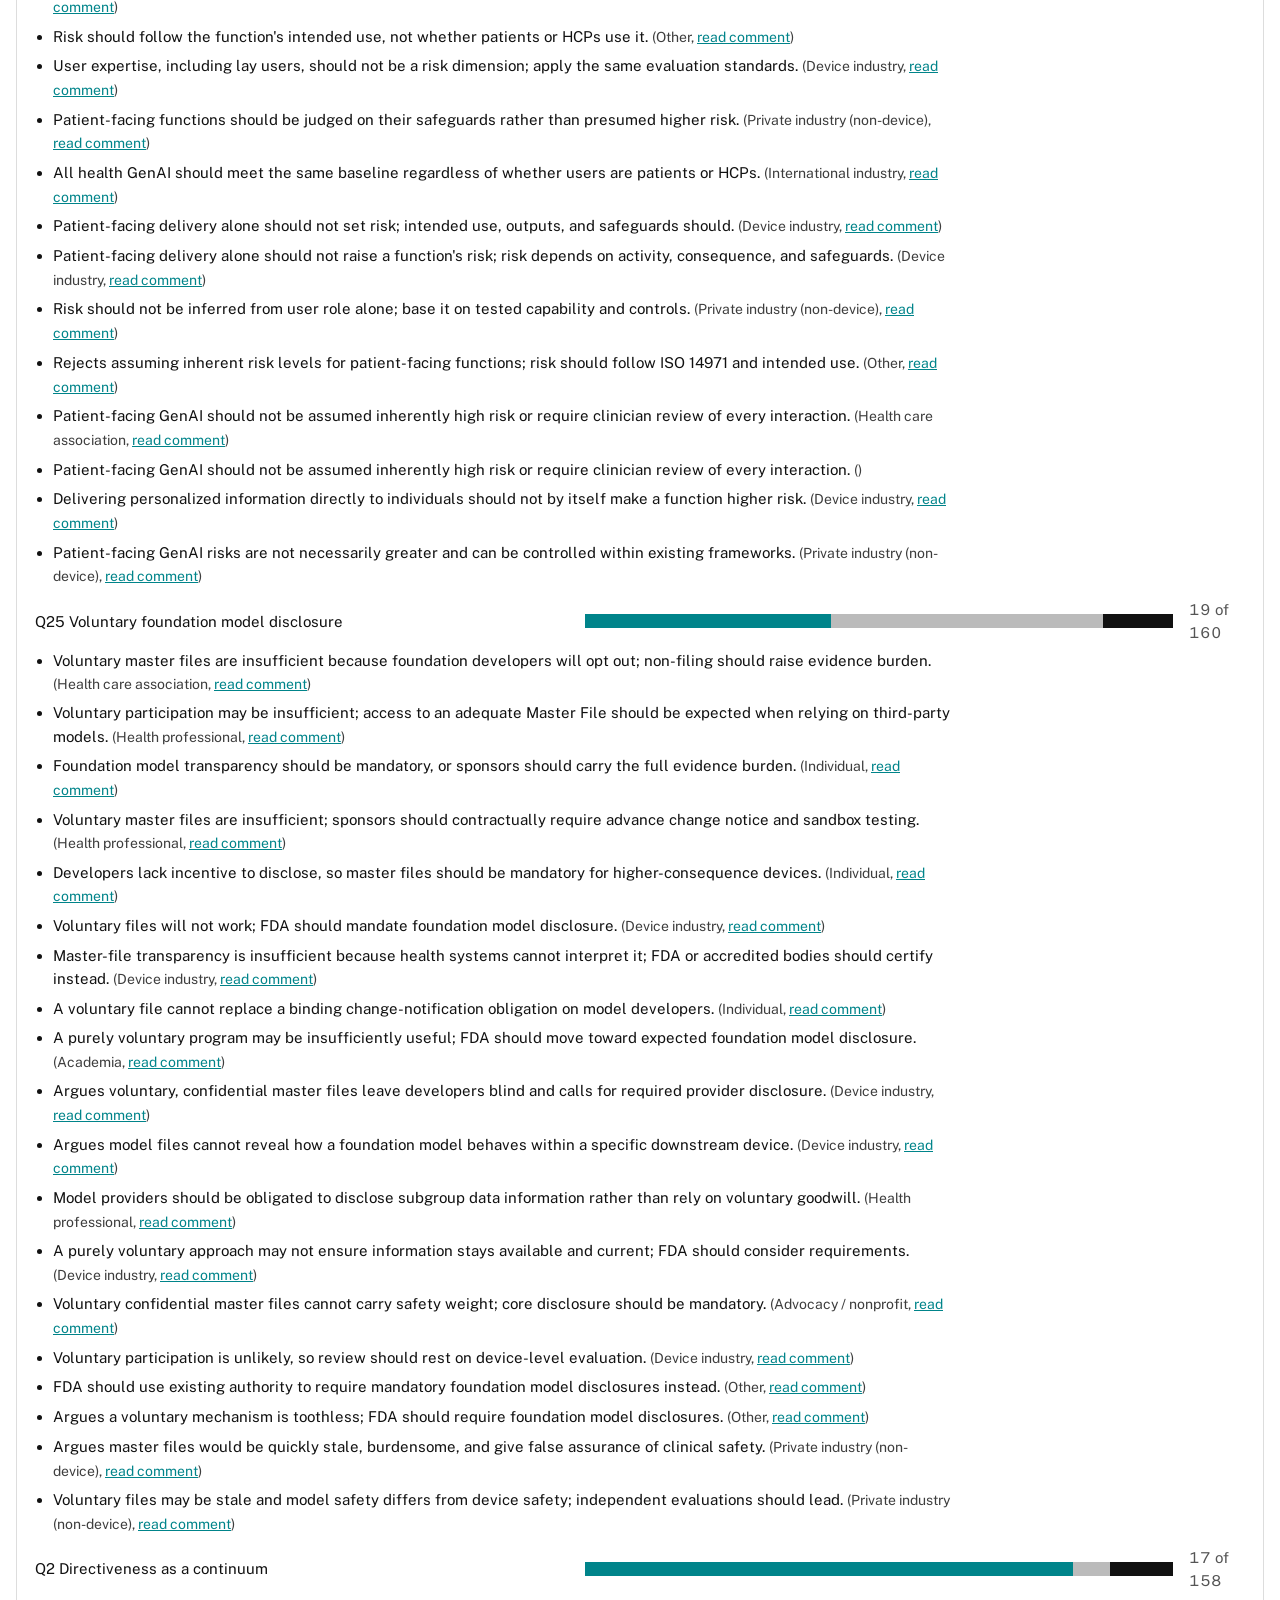
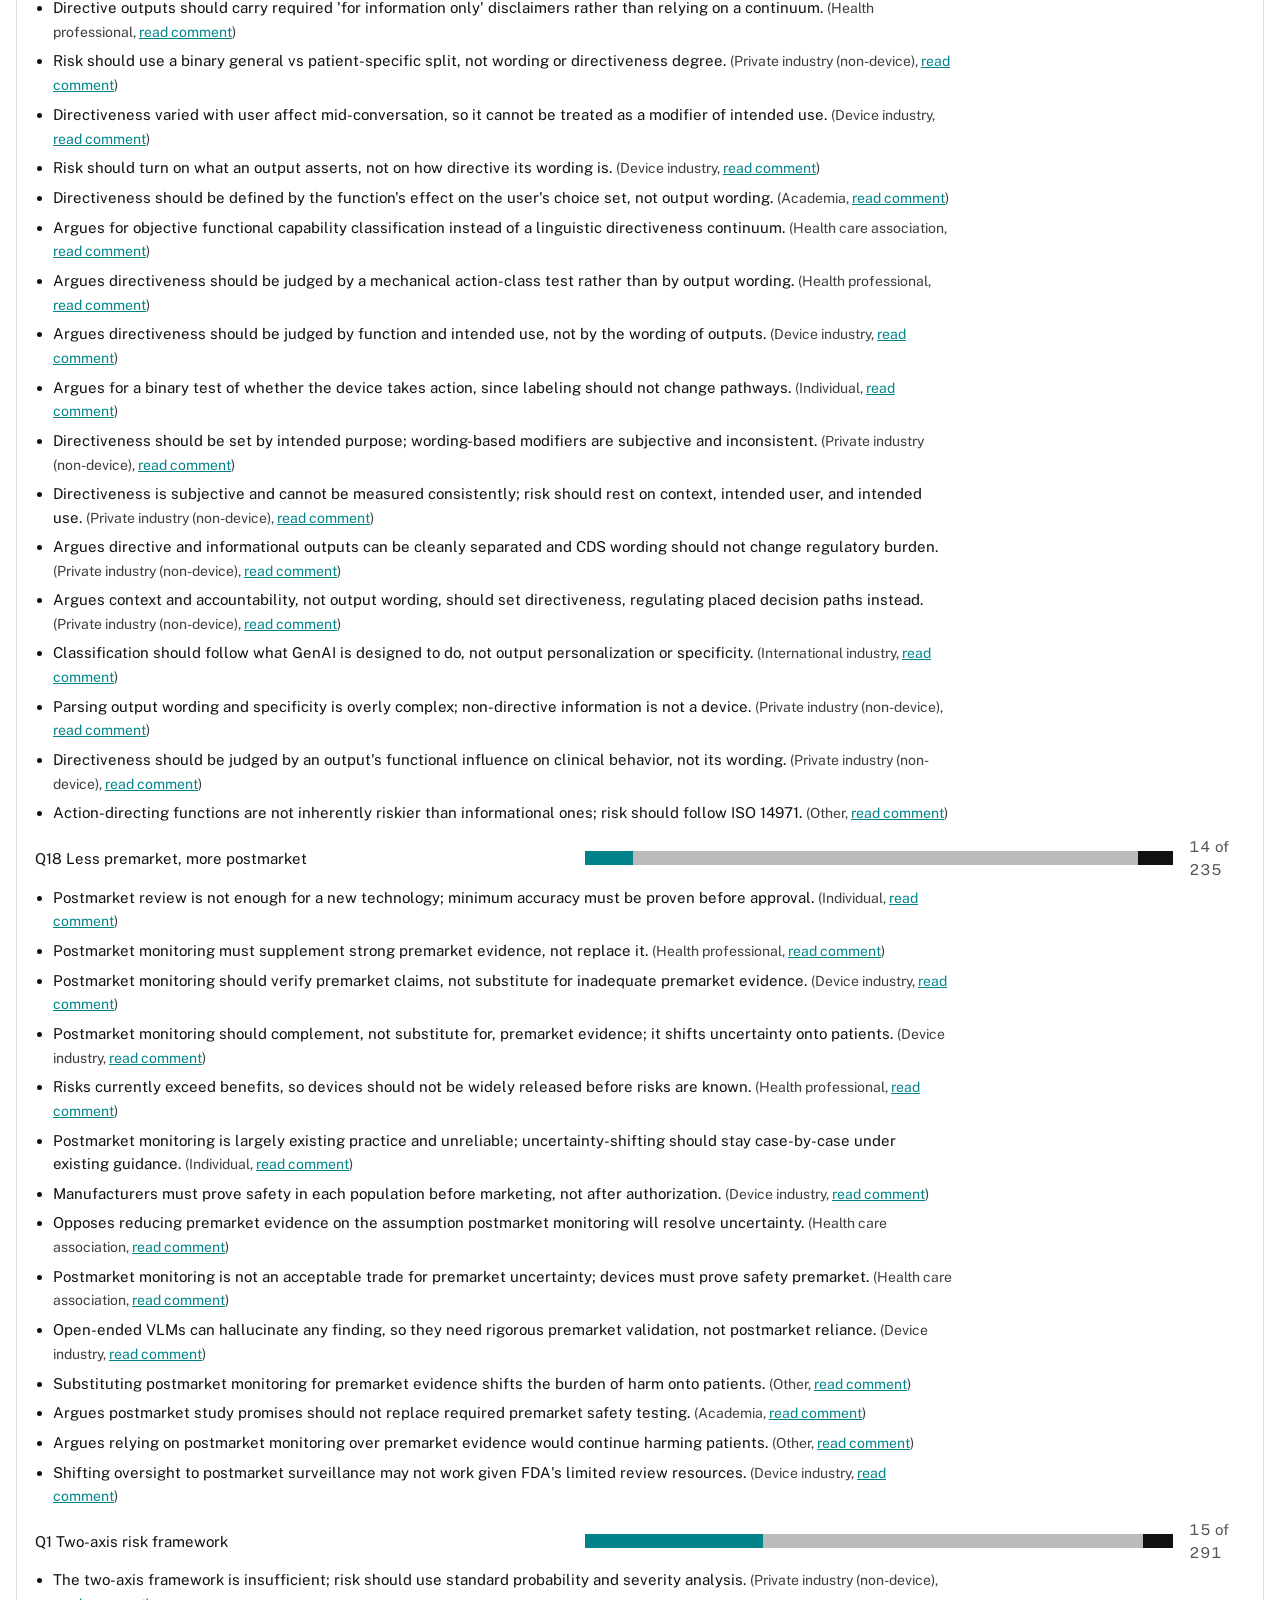
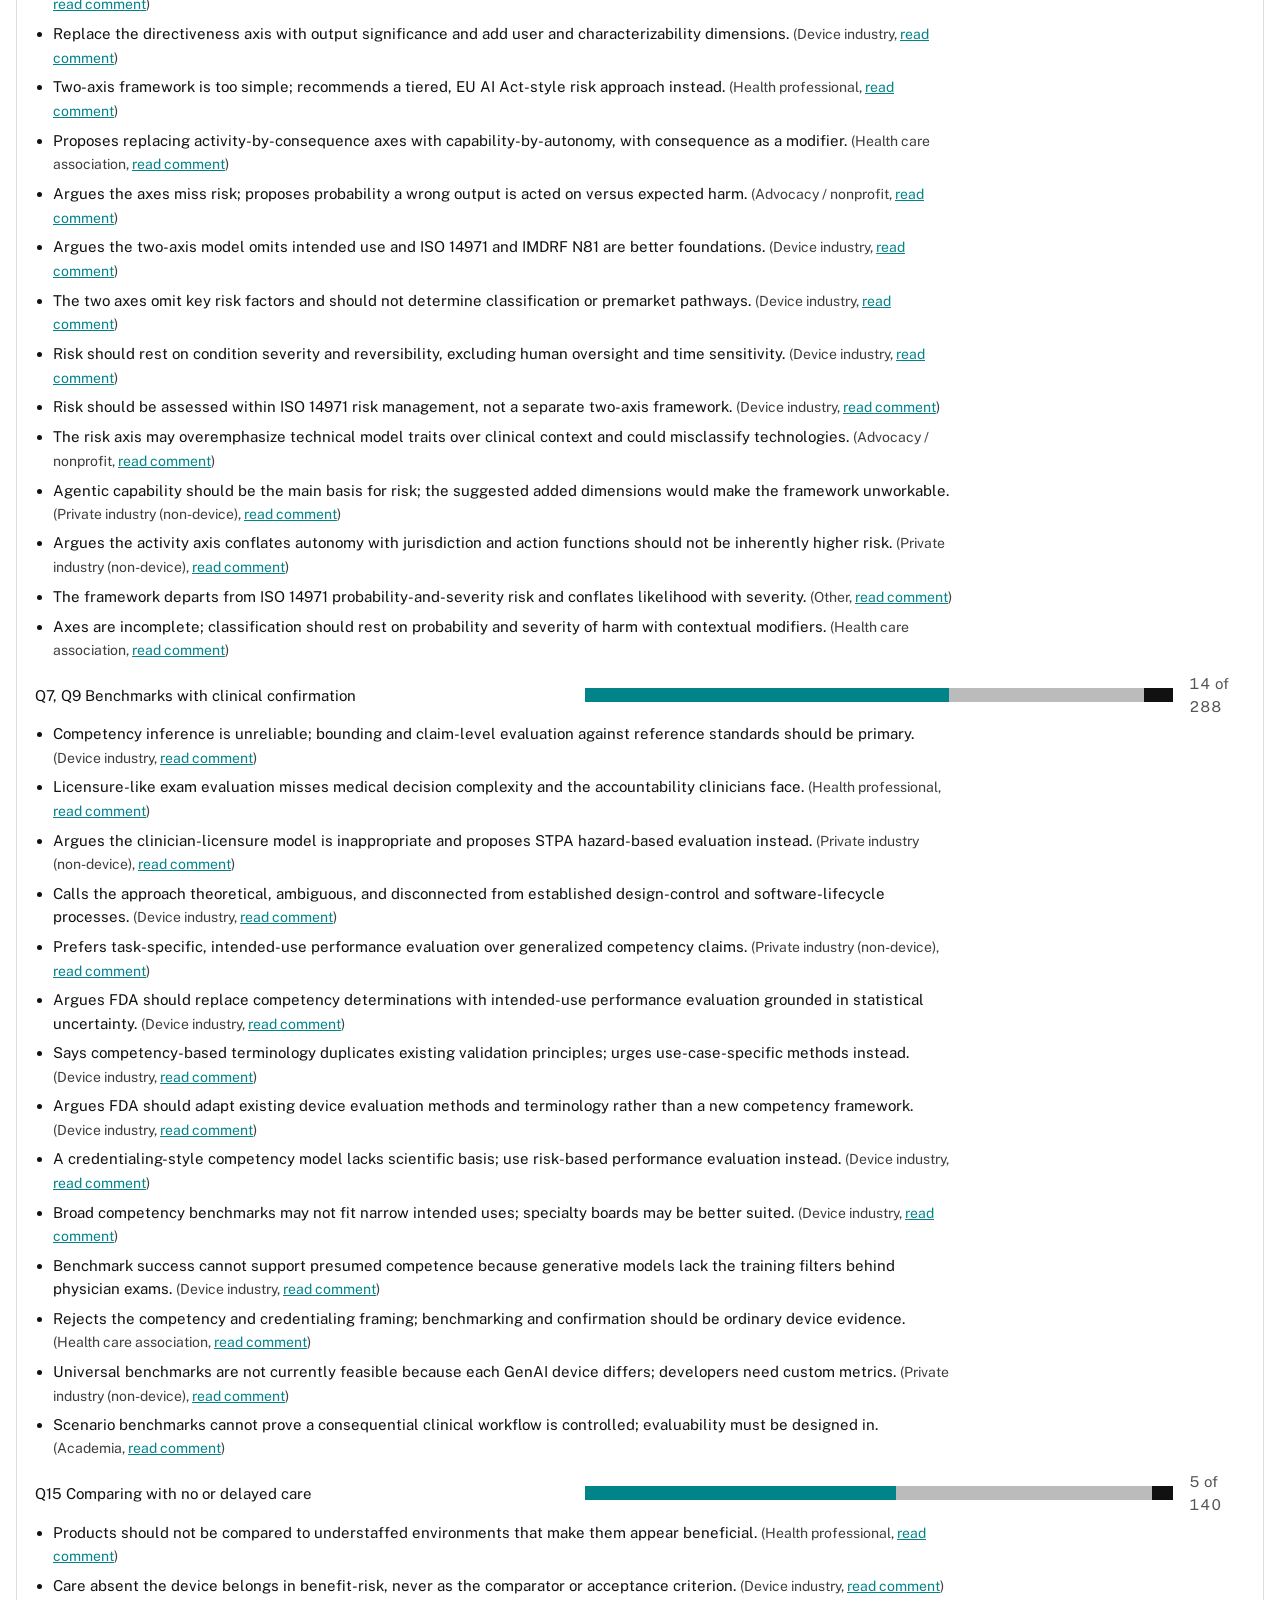
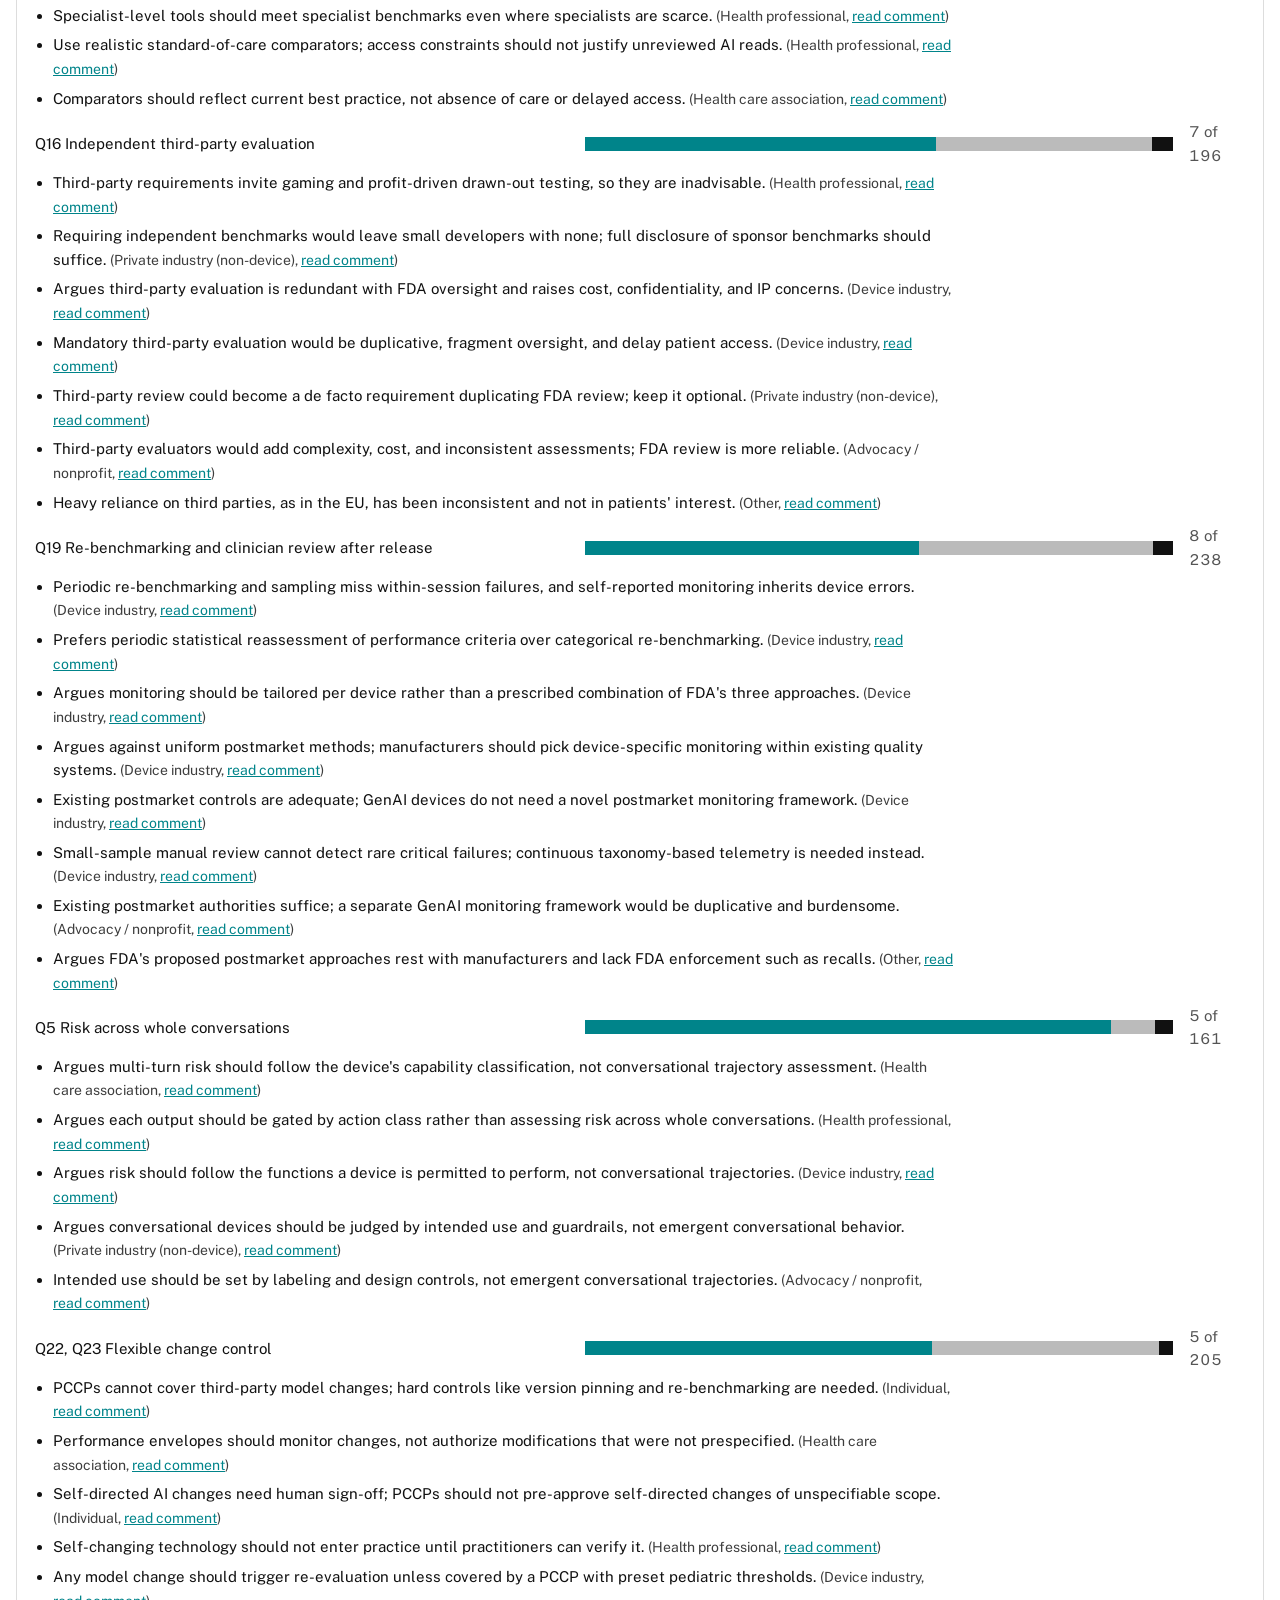
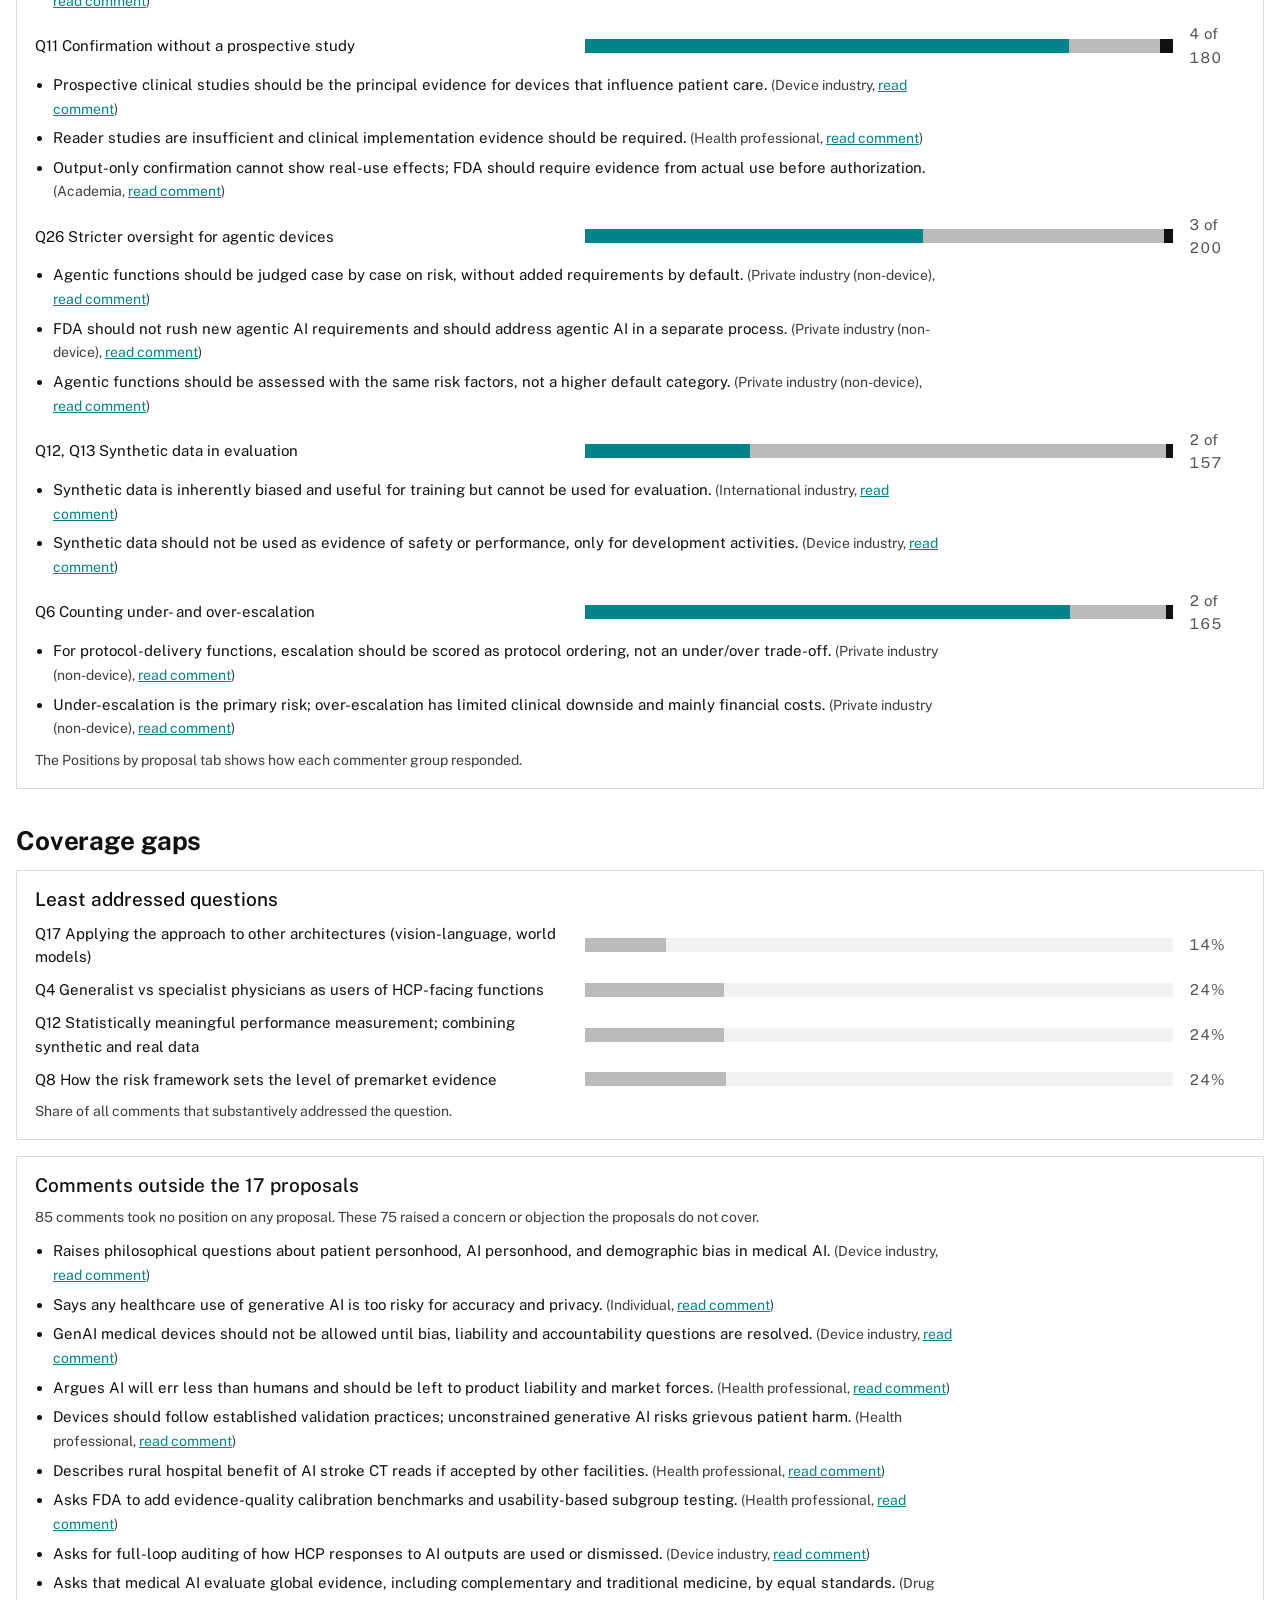
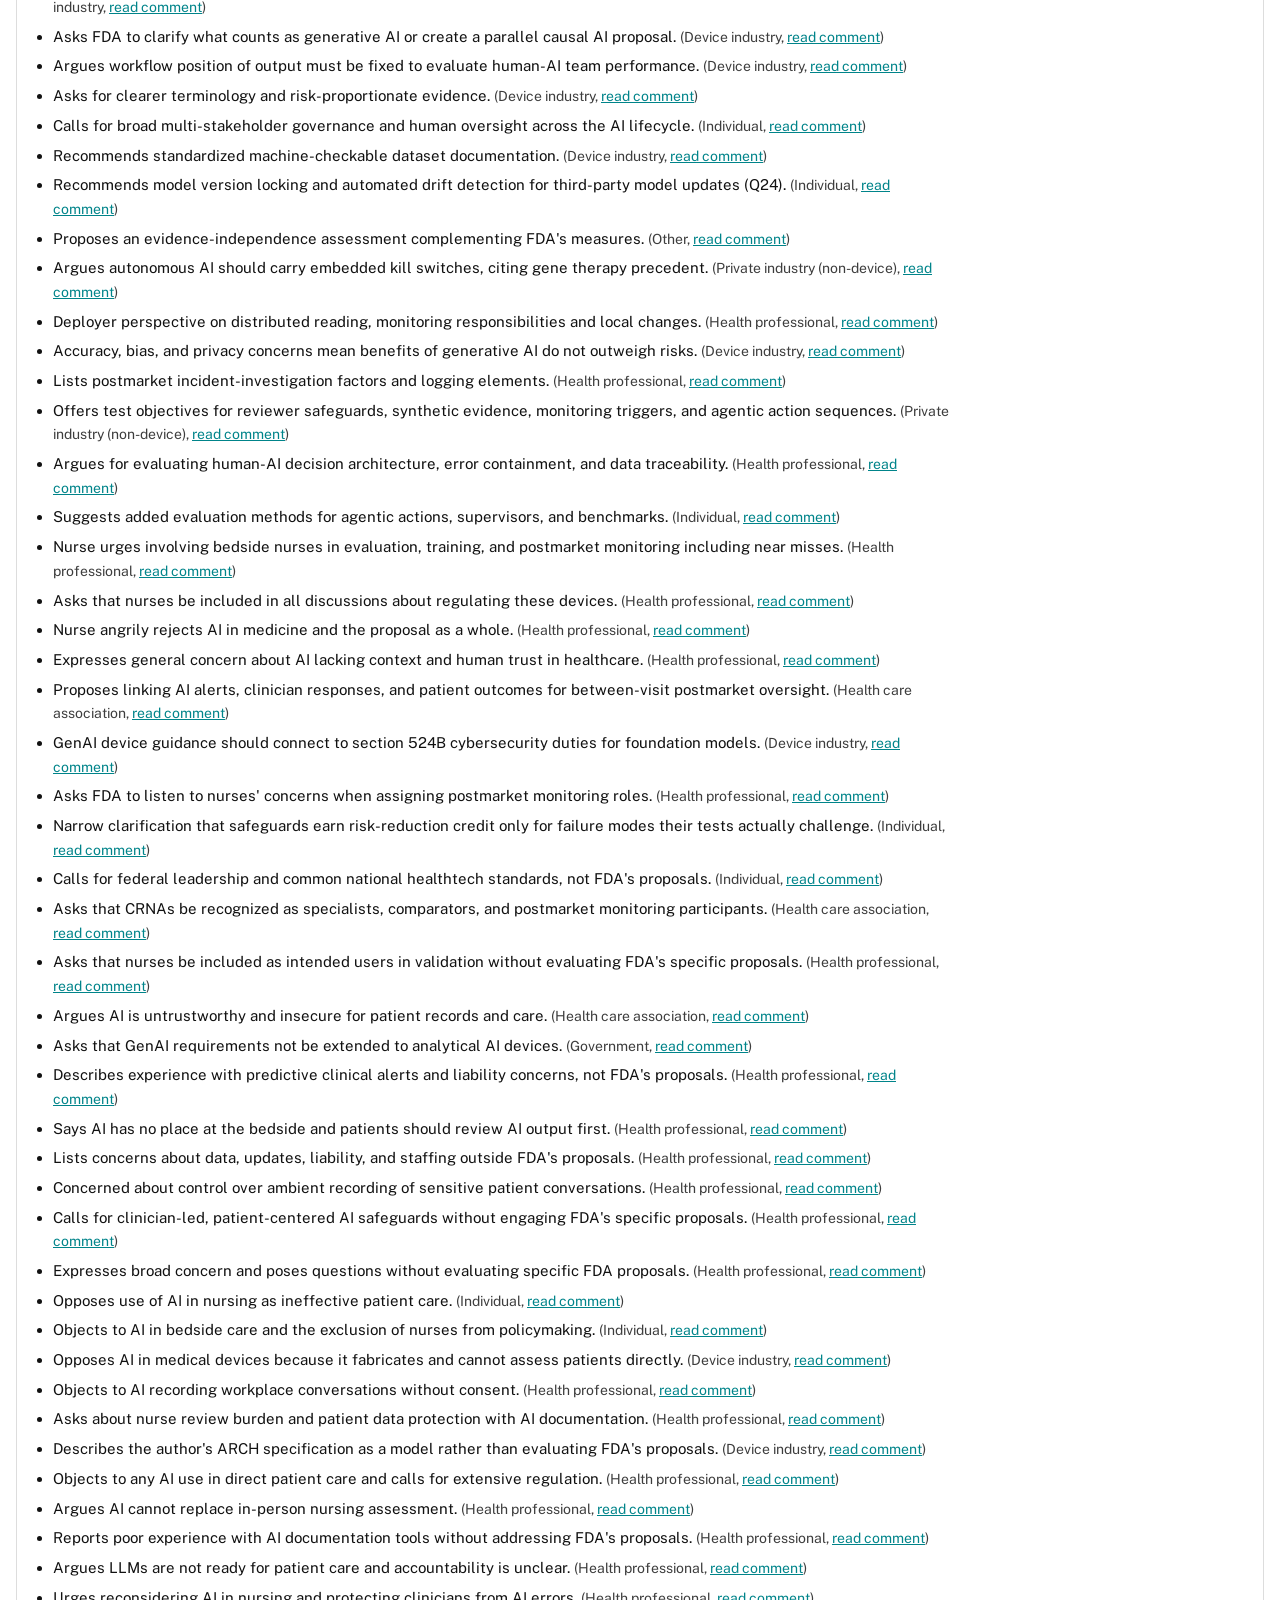
==== commit ba1ba0cb: "Disclose the tiebreak rule, label AI-written comments, mark 0280 unreadable, update counts Co-Author" ====
--- a/analysis/index.html
+++ b/analysis/index.html
@@ -171,7 +171,7 @@
     <summary>About this data</summary>
     <p>Comments are downloaded from the Regulations.gov public API for this docket, with their attached files. Regulations.gov shows only comments FDA has reviewed and posted. FDA posts them in batches, so the docket can hold more comments than this site includes, and comments filed but not yet posted appear in neither.</p>
     <p>New comments are added to the charts after each one is read and coded, which can take several days. "Coded data last updated" is the date coded comments were last added or changed.</p>
-    <p>Each comment was read in full and coded by Claude Opus 5.5 against a written codebook, with checks by separate instances of the same model. No codes have been checked by a person. Comments filed twice are counted once. One comment is counted but not shown, at its author's request.</p>
+    <p>Each comment was read in full and coded by Claude Opus 5.5 against a written codebook, with checks by separate instances of the same model. No codes have been checked by a person. Comments filed twice are counted once. One comment is counted but not shown, at its author's request. When AI agent coders disagreed on a position, the code leans toward ‘support with conditions’ or ‘no position,’ so those shares may be somewhat high.</p>
   </details>
   <nav class="tabs" role="tablist" aria-label="Views">
     <button type="button" class="tab" role="tab" data-view="explore" aria-selected="false">Explore</button>
@@ -702,8 +702,8 @@
   const note = document.getElementById("selNote"), clear = document.getElementById("clear");
   if (state.sel) {
     const it = catalog(state.sel.lens).find(i => i.key === state.sel.key);
-    note.textContent = `${rows.length} comments${state.cat ? " from " + state.cat : ""} ${it && it.phrase ? it.phrase : "addressing " + (it ? it.label : state.sel.key)}`; clear.hidden = false;
-  } else { note.textContent = `${rows.length} comments`; clear.hidden = state.types.size === 0; }
+    note.textContent = `${rows.length} comment${rows.length === 1 ? "" : "s"}${state.cat ? " from " + state.cat : ""} ${it && it.phrase ? it.phrase : "addressing " + (it ? it.label : state.sel.key)}`; clear.hidden = false;
+  } else { note.textContent = `${rows.length} comment${rows.length === 1 ? "" : "s"}`; clear.hidden = state.types.size === 0; }
   if (state.types.size) note.textContent += ` · ${[...state.types].join(", ")}`;
   const a = META.aria;
   const extra = pend.map(c => c.short_name || nameOf(c));
@@ -742,7 +742,7 @@
       ${q && (it.c.summary || "").toLowerCase().includes(q) ? `<p class="sum"><span class="src">AI-written summary:</span> ${hl(it.c.summary, q)}</p>` : ""}
       ${facets(it.c.q_addr, [])}</article>`
     : `<article class="card"><div class="top"><span class="who">${esc(it.name)}</span>${btn(it.c.id)}</div>
-      <div class="meta"><a href="https://www.regulations.gov/comment/${esc(it.c.id)}" target="_blank" rel="noopener">${esc(short(it.c.id))}</a><span>${esc(it.c.commenter_type)}${it.c.type_inferred ? " (inferred)" : ""}</span><span>Received ${fmtD(it.c.received)}</span>${(it.c.also_filed || []).map(d => `<span>Also filed as <a href="https://www.regulations.gov/comment/${esc(d)}" target="_blank" rel="noopener">${esc(short(d))}</a></span>`).join("")}</div>
+      <div class="meta"><a href="https://www.regulations.gov/comment/${esc(it.c.id)}" target="_blank" rel="noopener">${esc(short(it.c.id))}</a><span>${esc(it.c.commenter_type)}${it.c.type_inferred ? " (inferred)" : ""}</span><span>Received ${fmtD(it.c.received)}</span>${it.c.ai_disclosed ? "<span>Disclosed as AI-written</span>" : ""}${(it.c.also_filed || []).map(d => `<span>Also filed as <a href="https://www.regulations.gov/comment/${esc(d)}" target="_blank" rel="noopener">${esc(short(d))}</a></span>`).join("")}</div>
       ${q && (it.c.summary || "").toLowerCase().includes(q) ? `<p class="sum"><span class="src">AI-written summary:</span> ${hl(it.c.summary, q)}</p>` : ""}
       ${it.c.unreadable ? '<div class="themes">Attachment unreadable, not coded</div>' : facets(it.c.q_addr, it.c.topics || [])}</article>`;
   document.getElementById("rows").innerHTML = shown.length ? shown.map(card).join("") : `<p class="empty">No comments match.</p>`;
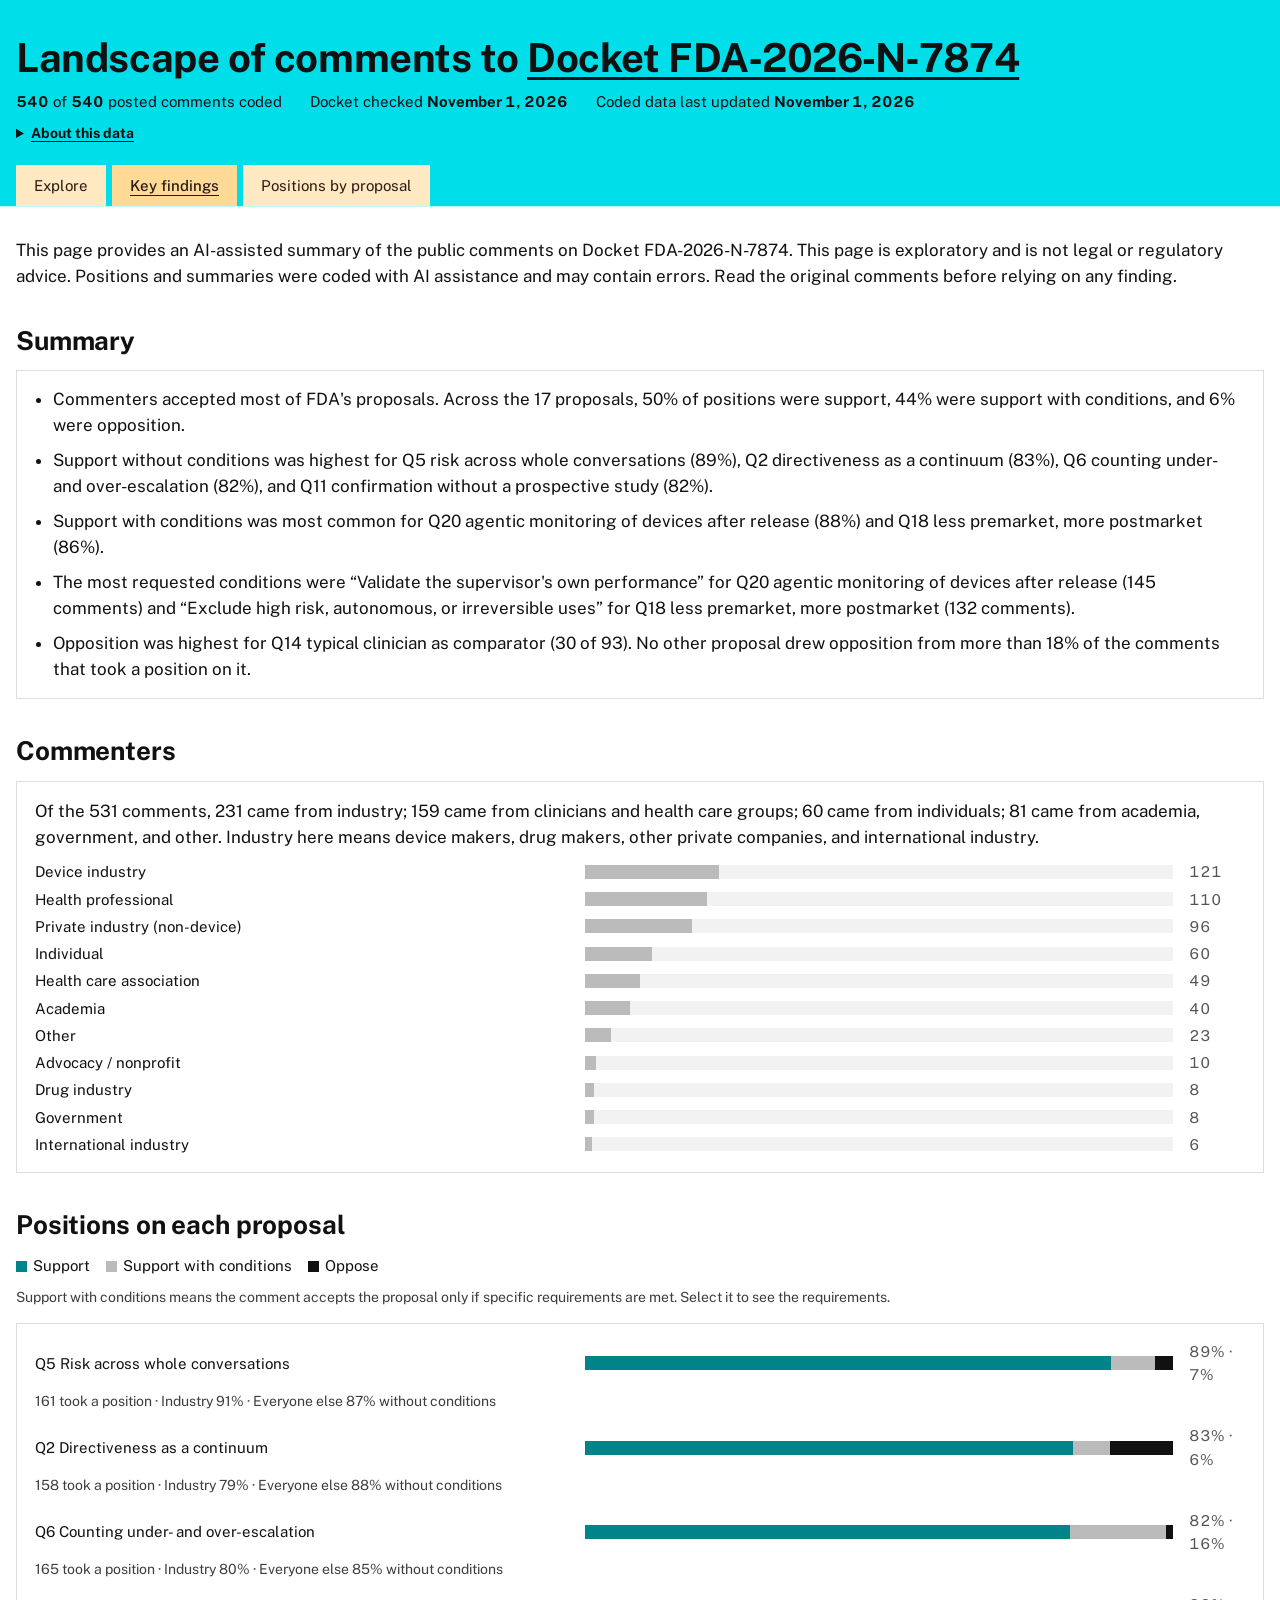
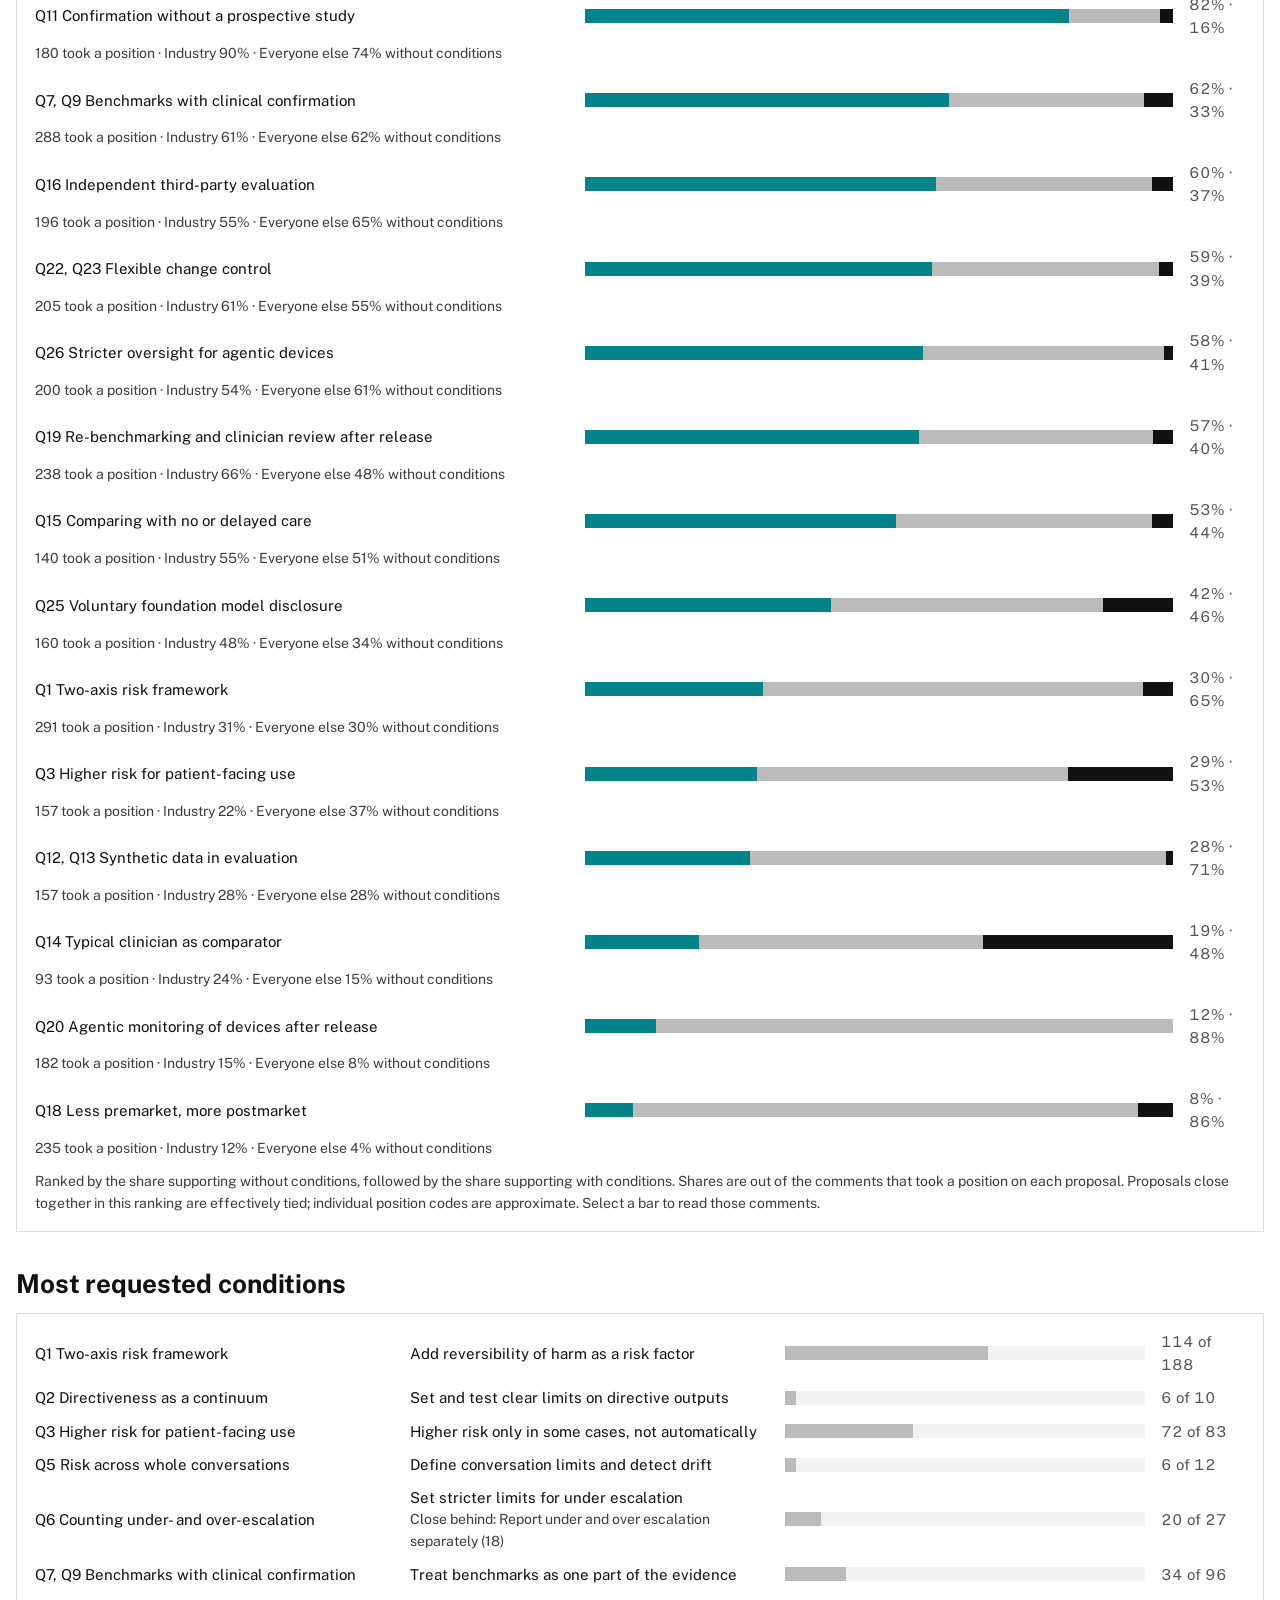
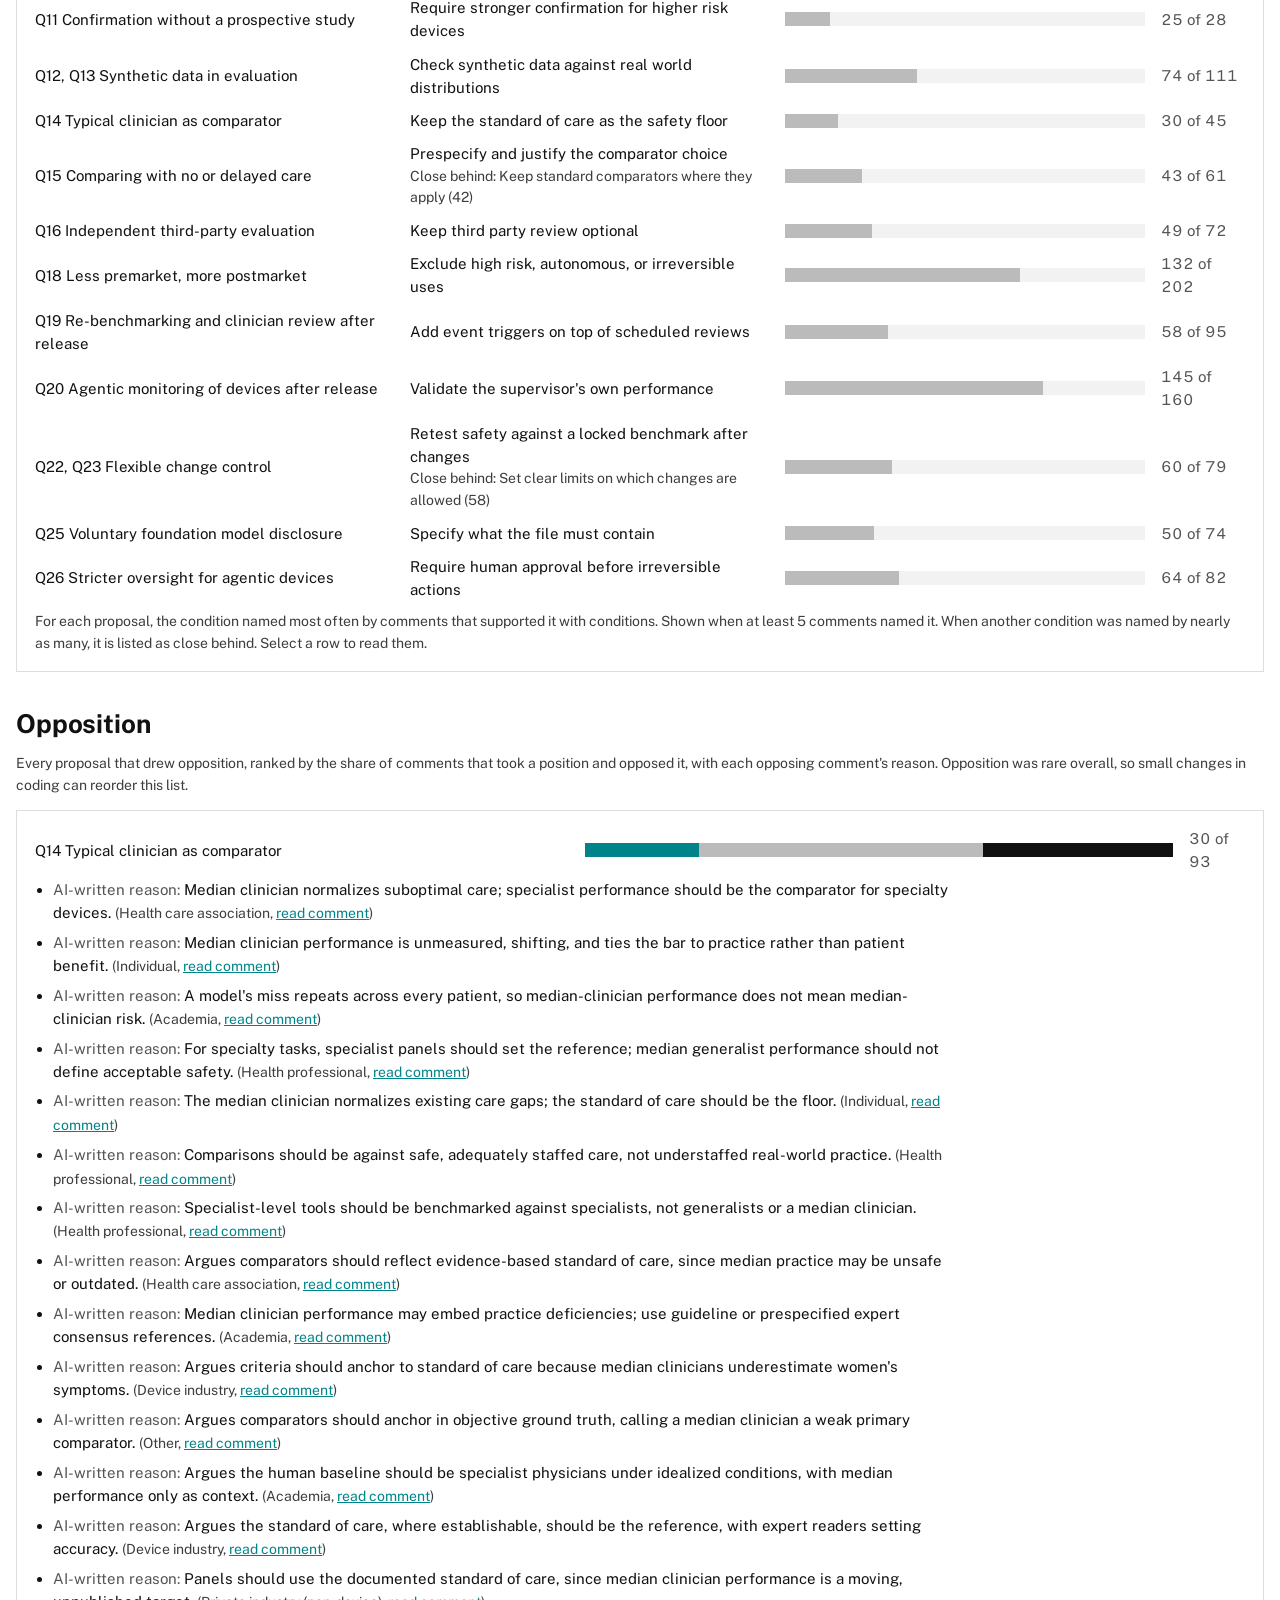
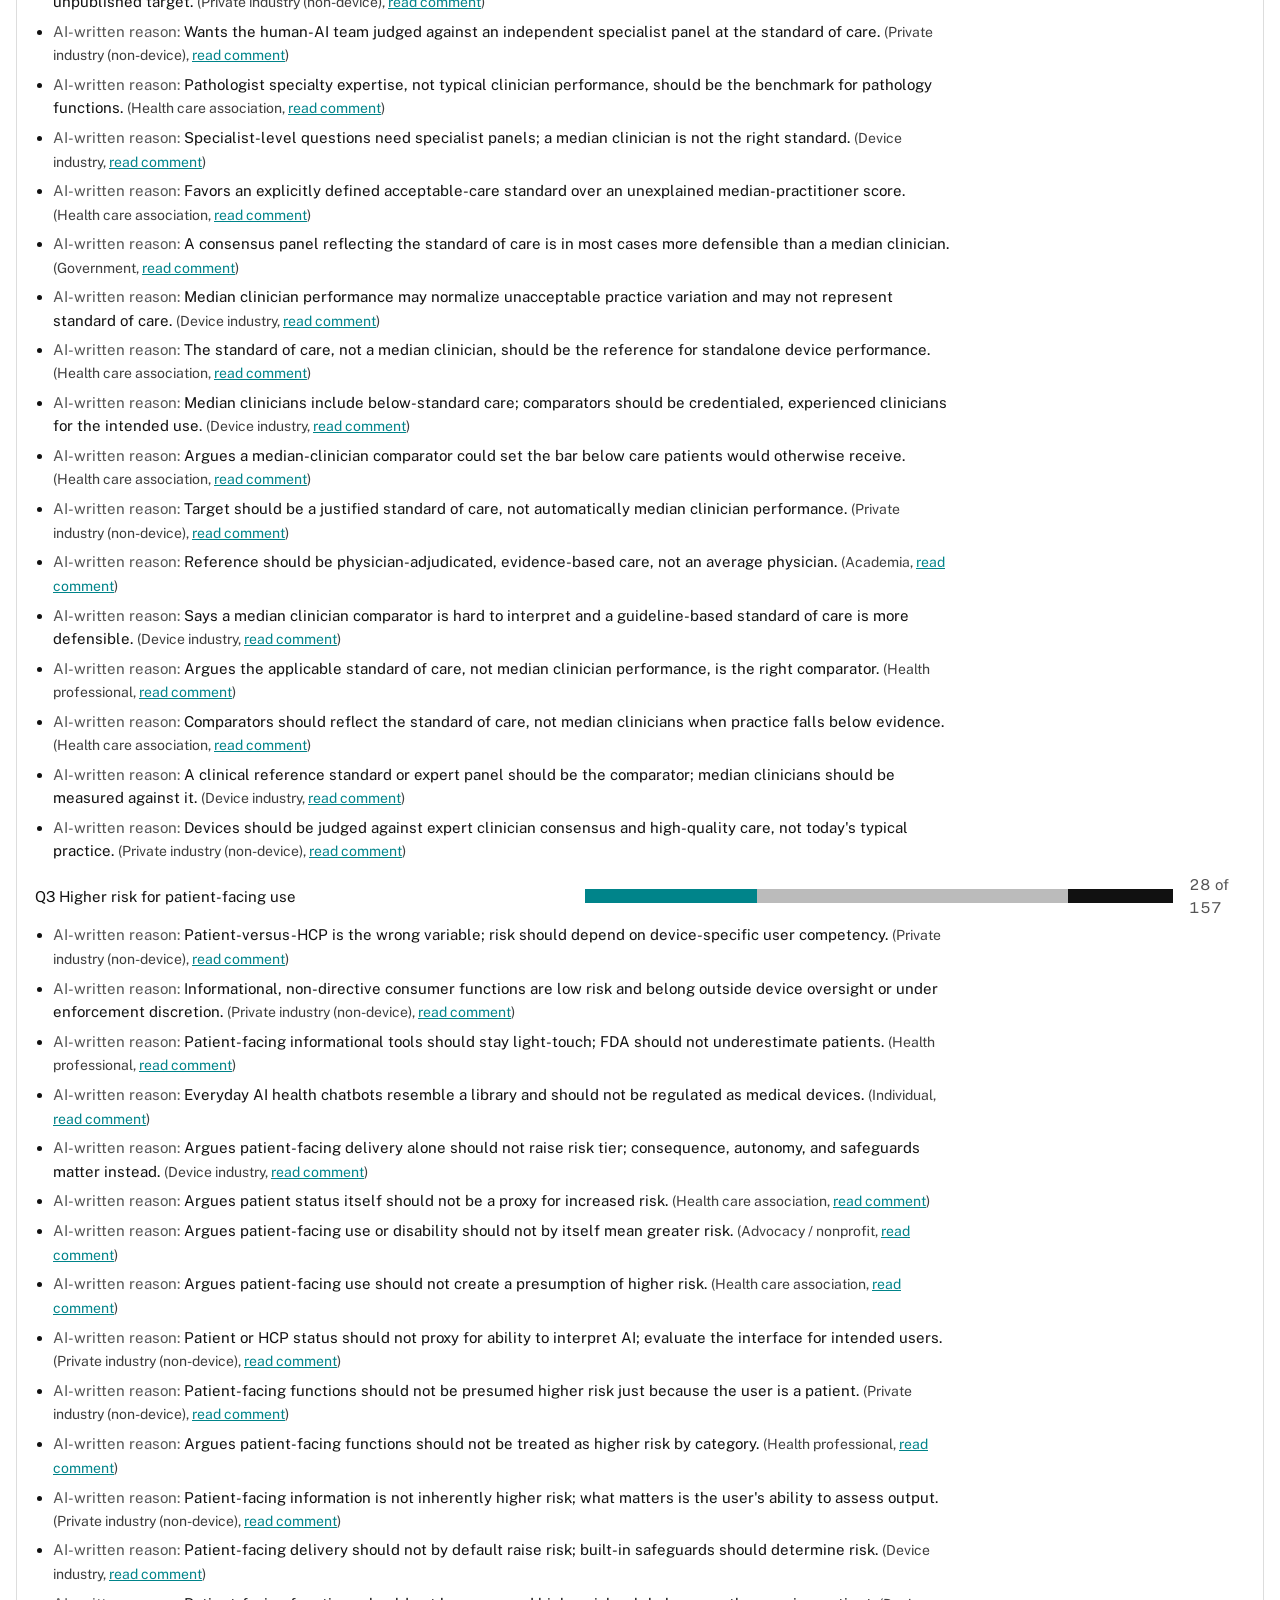
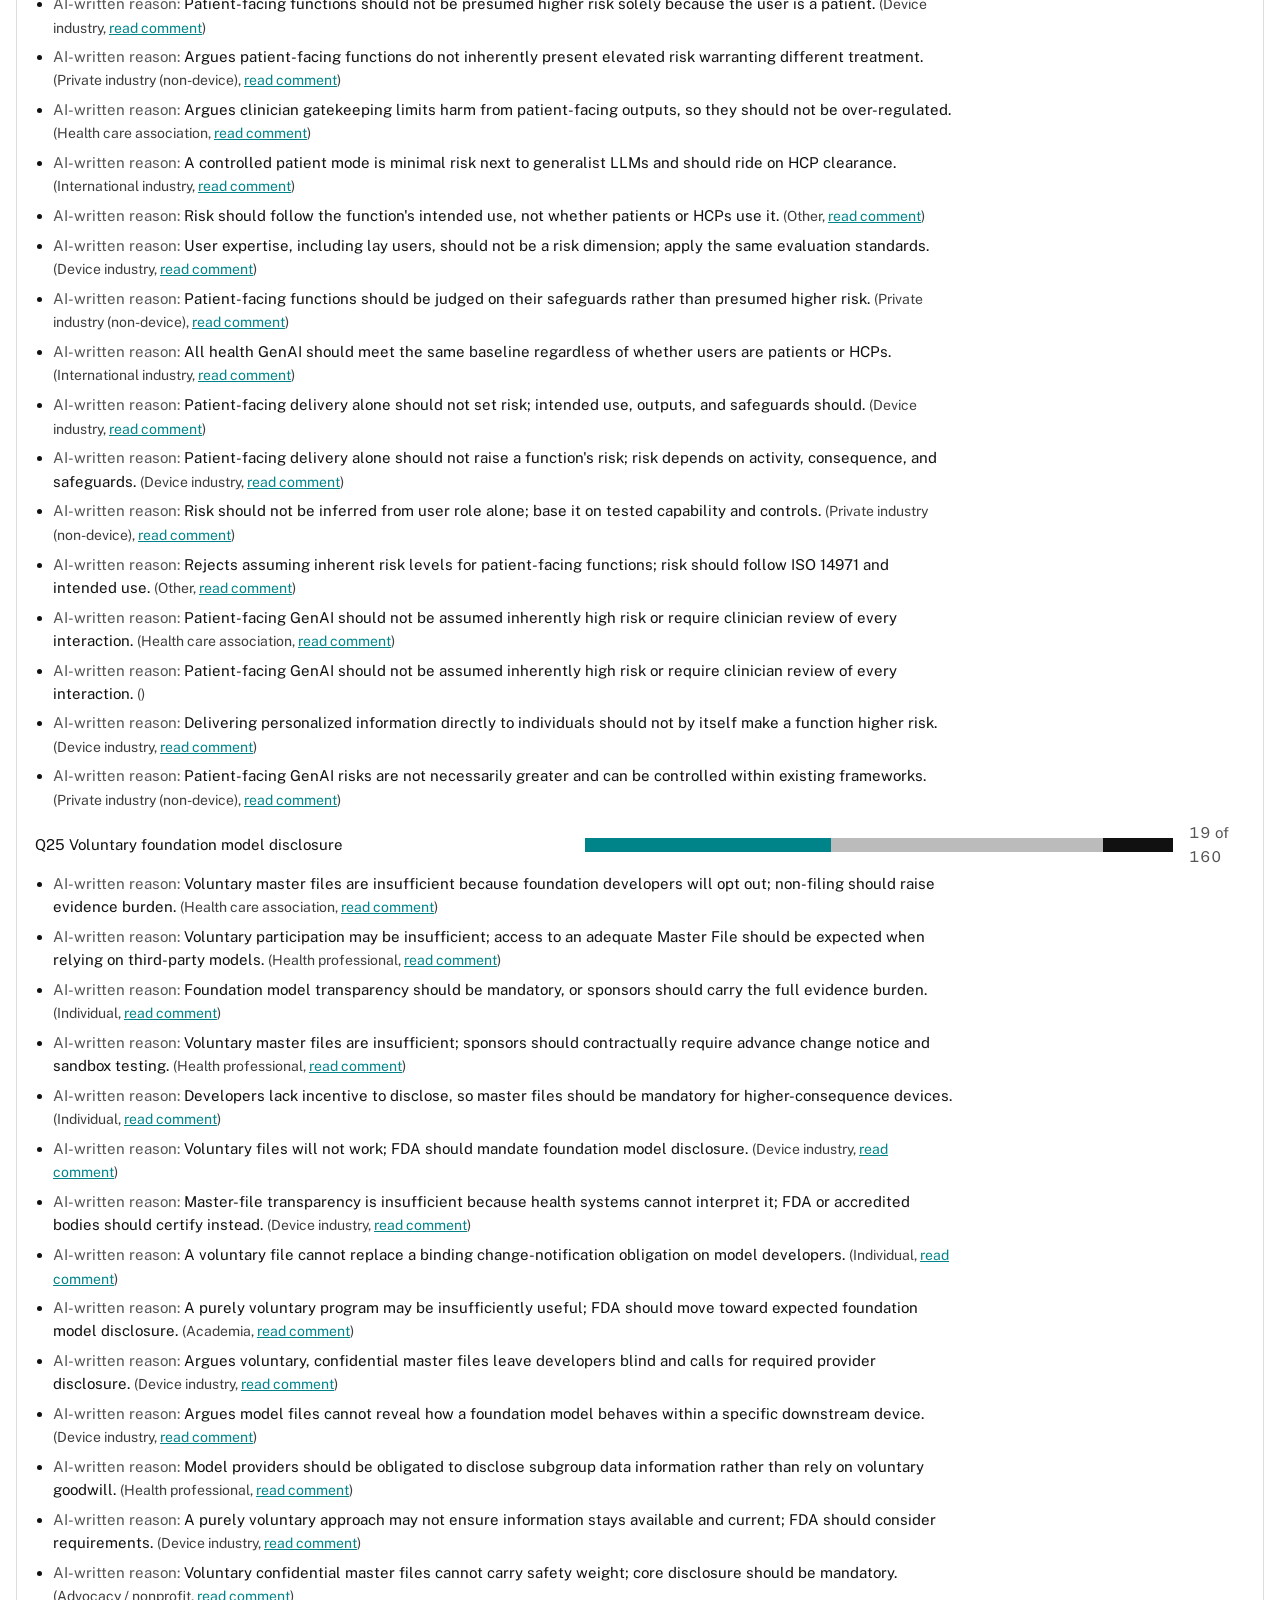
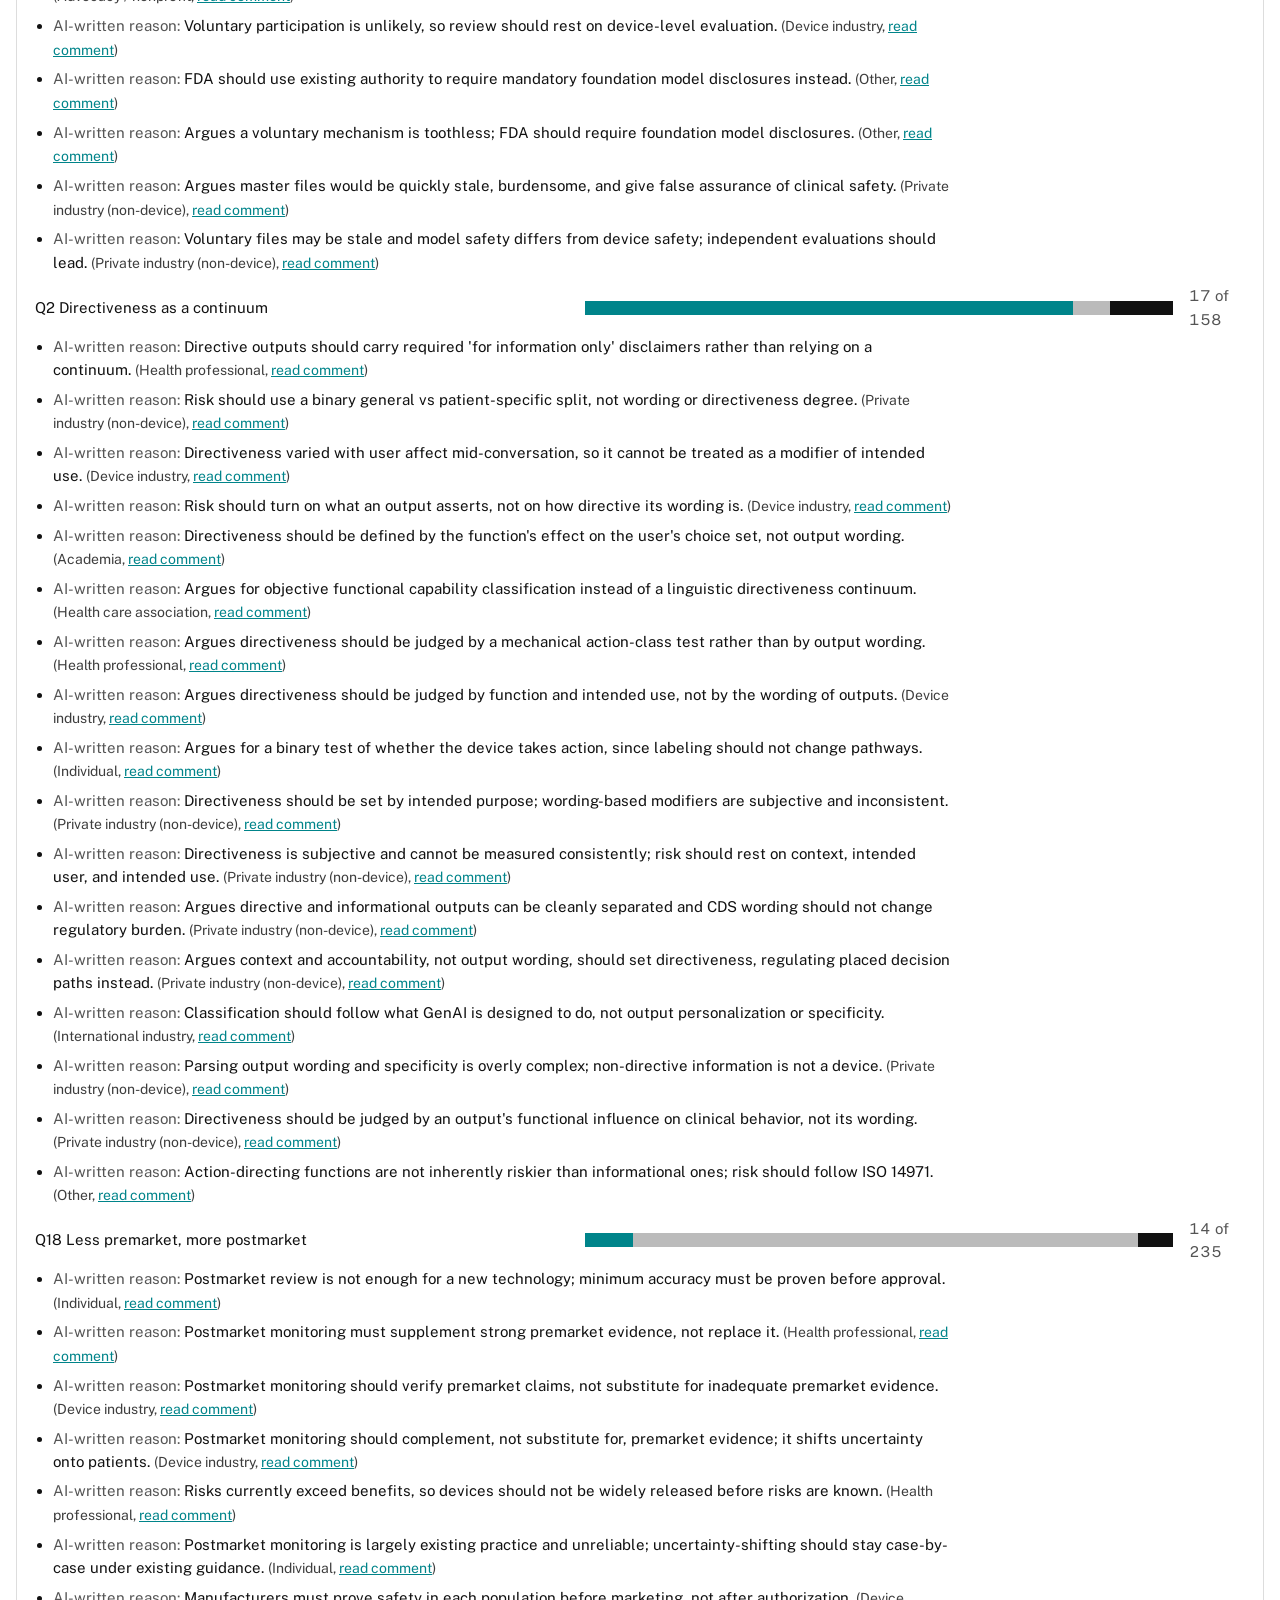
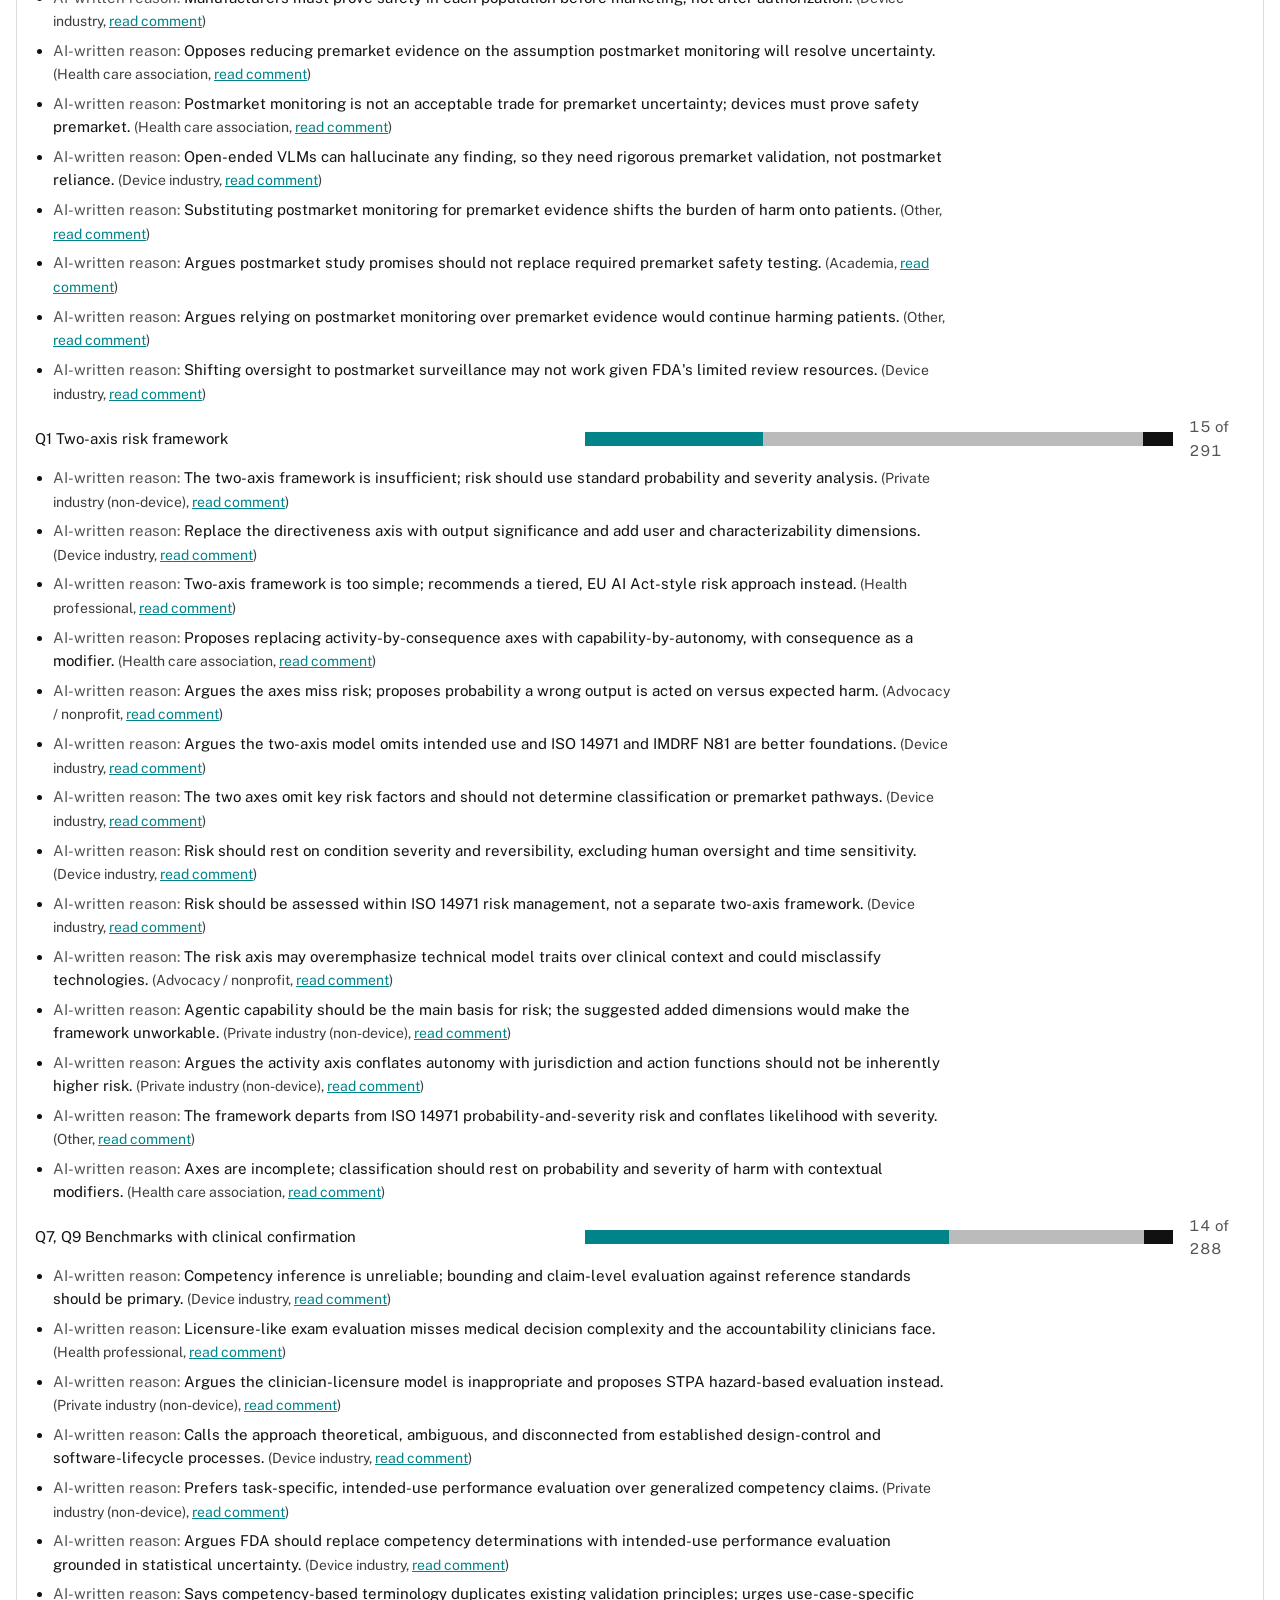
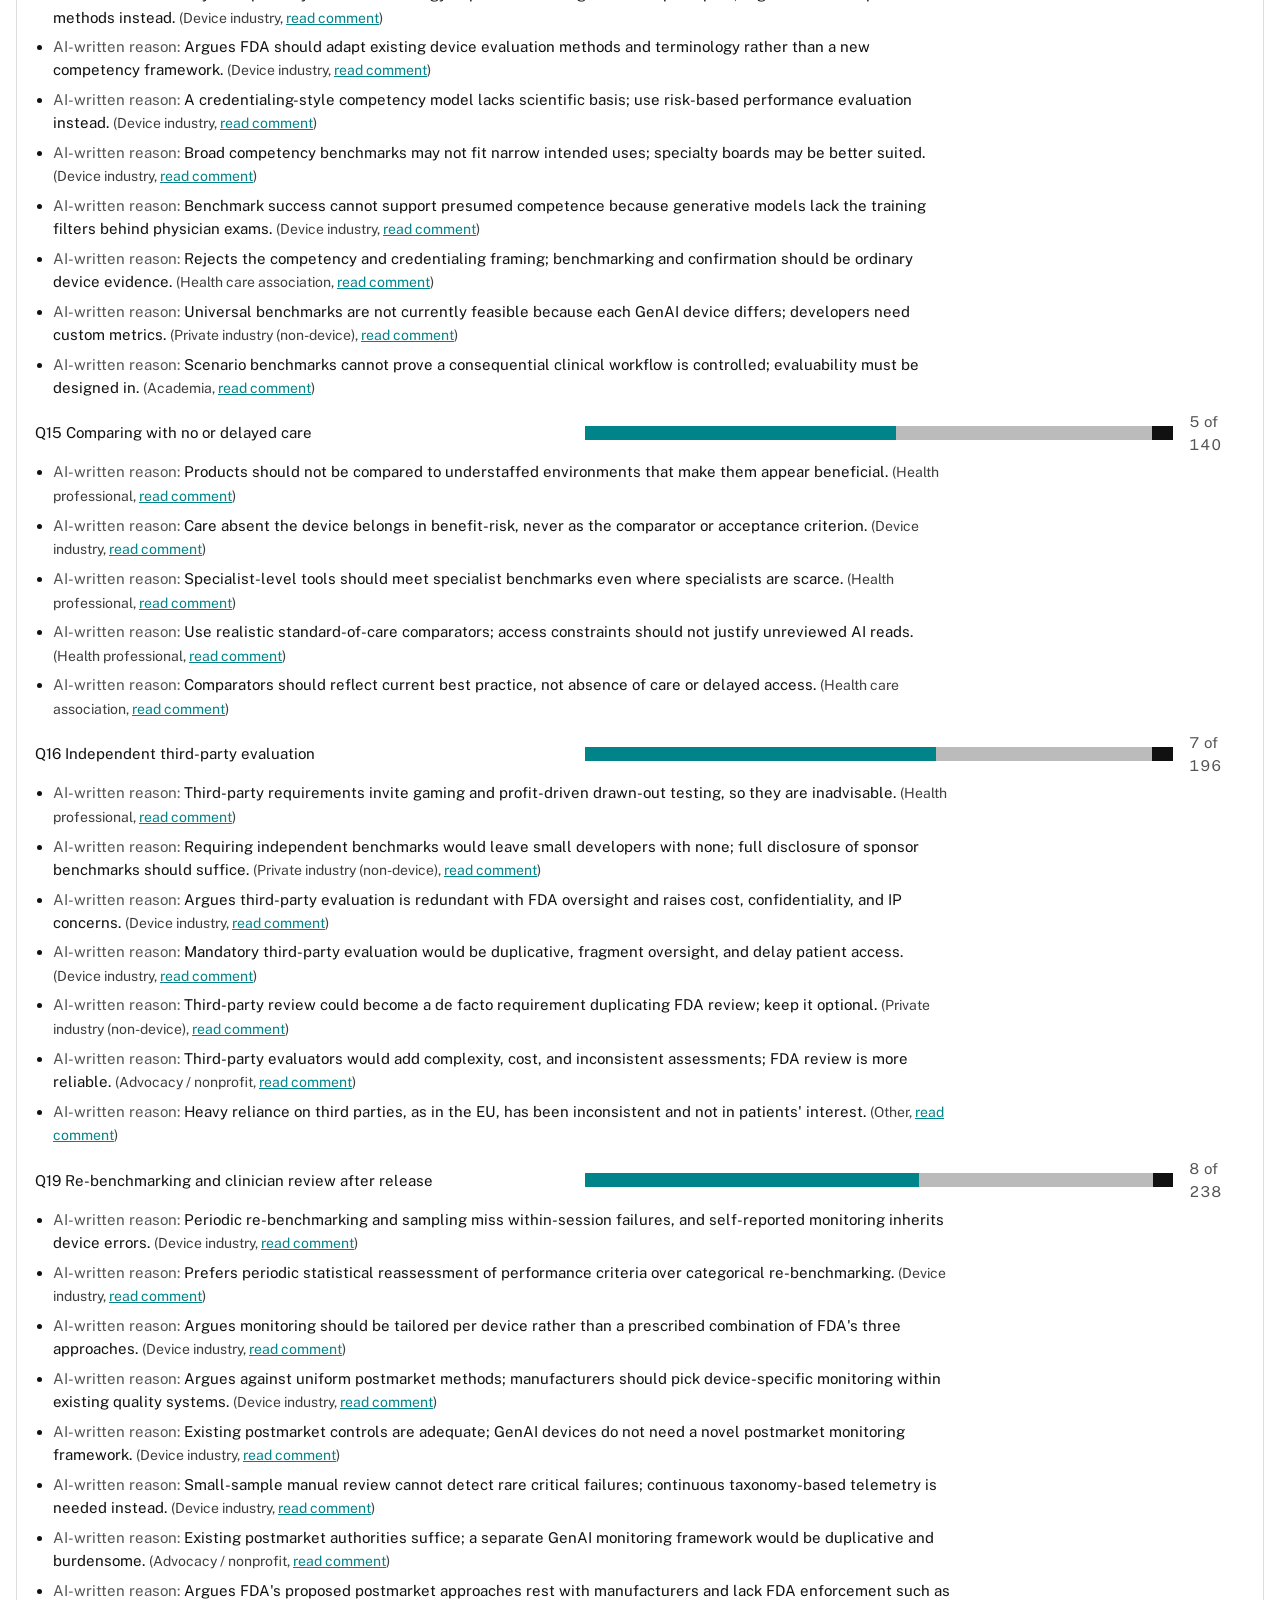
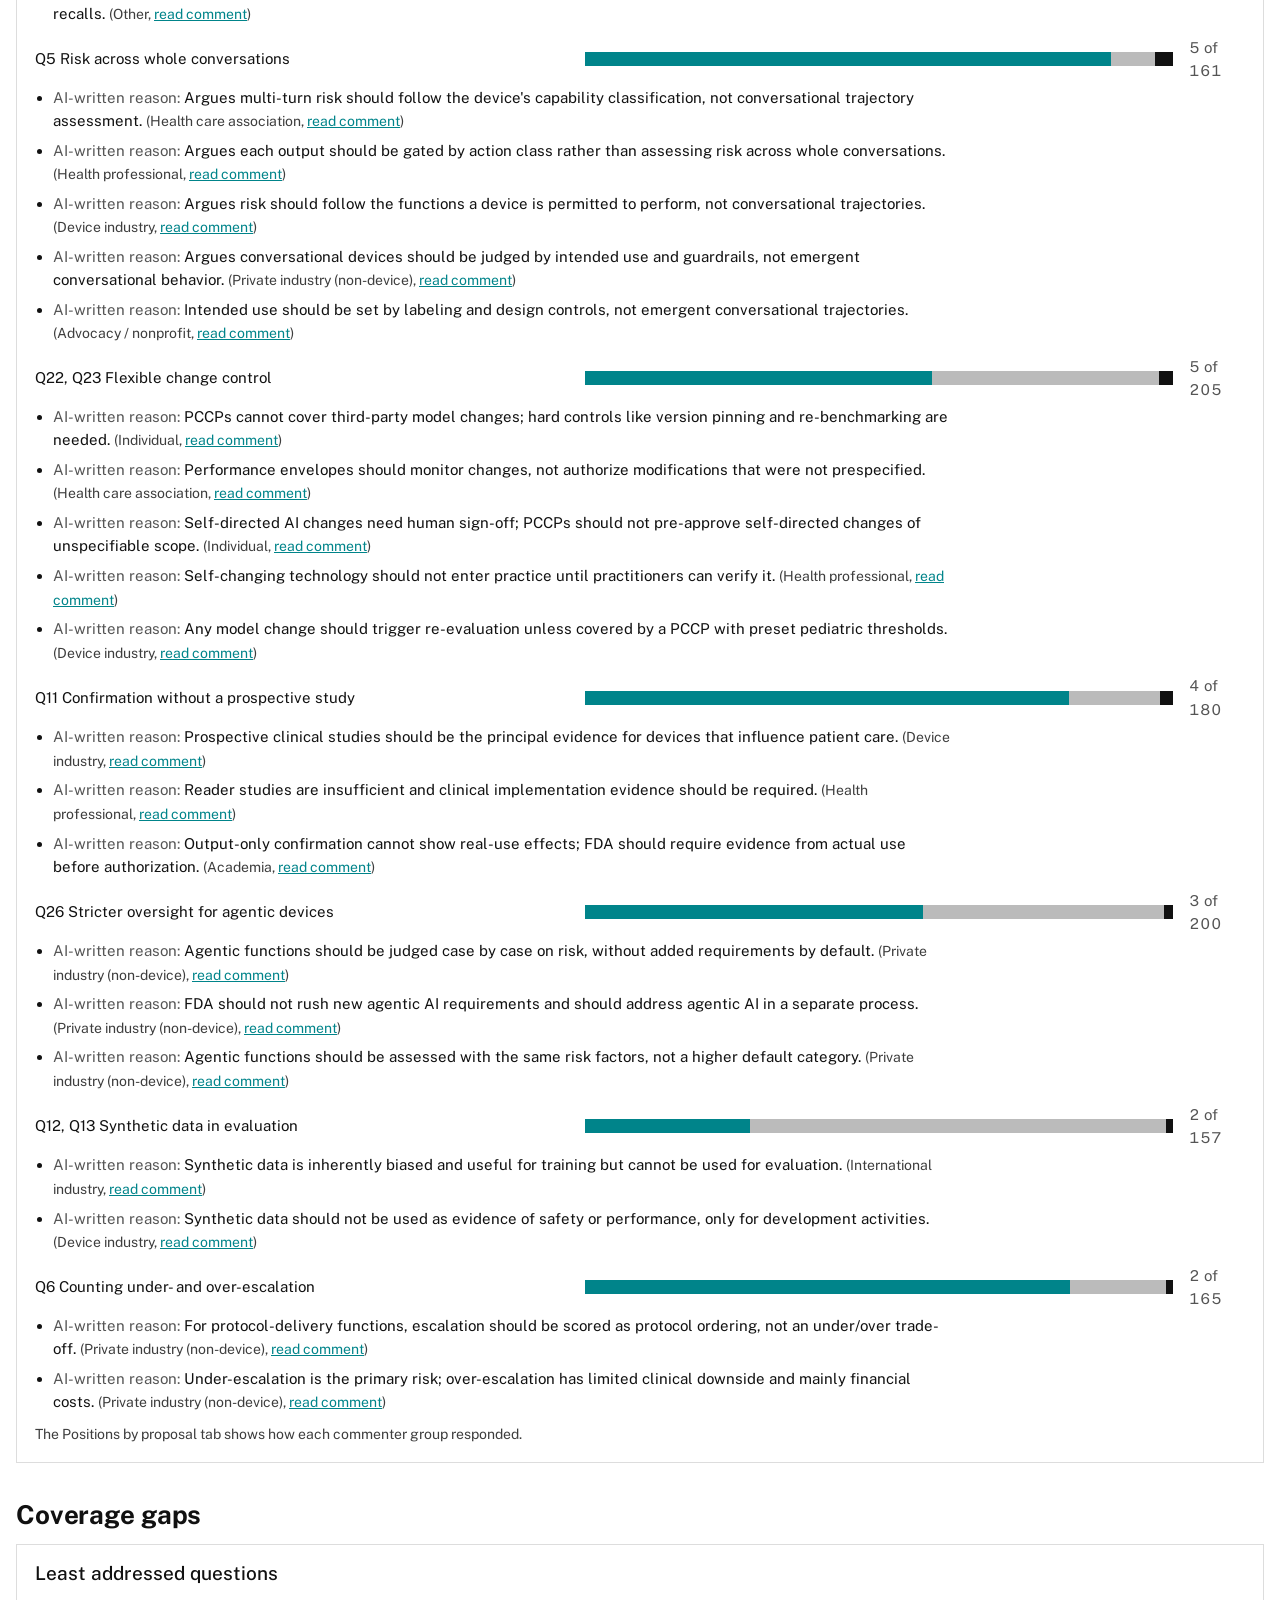
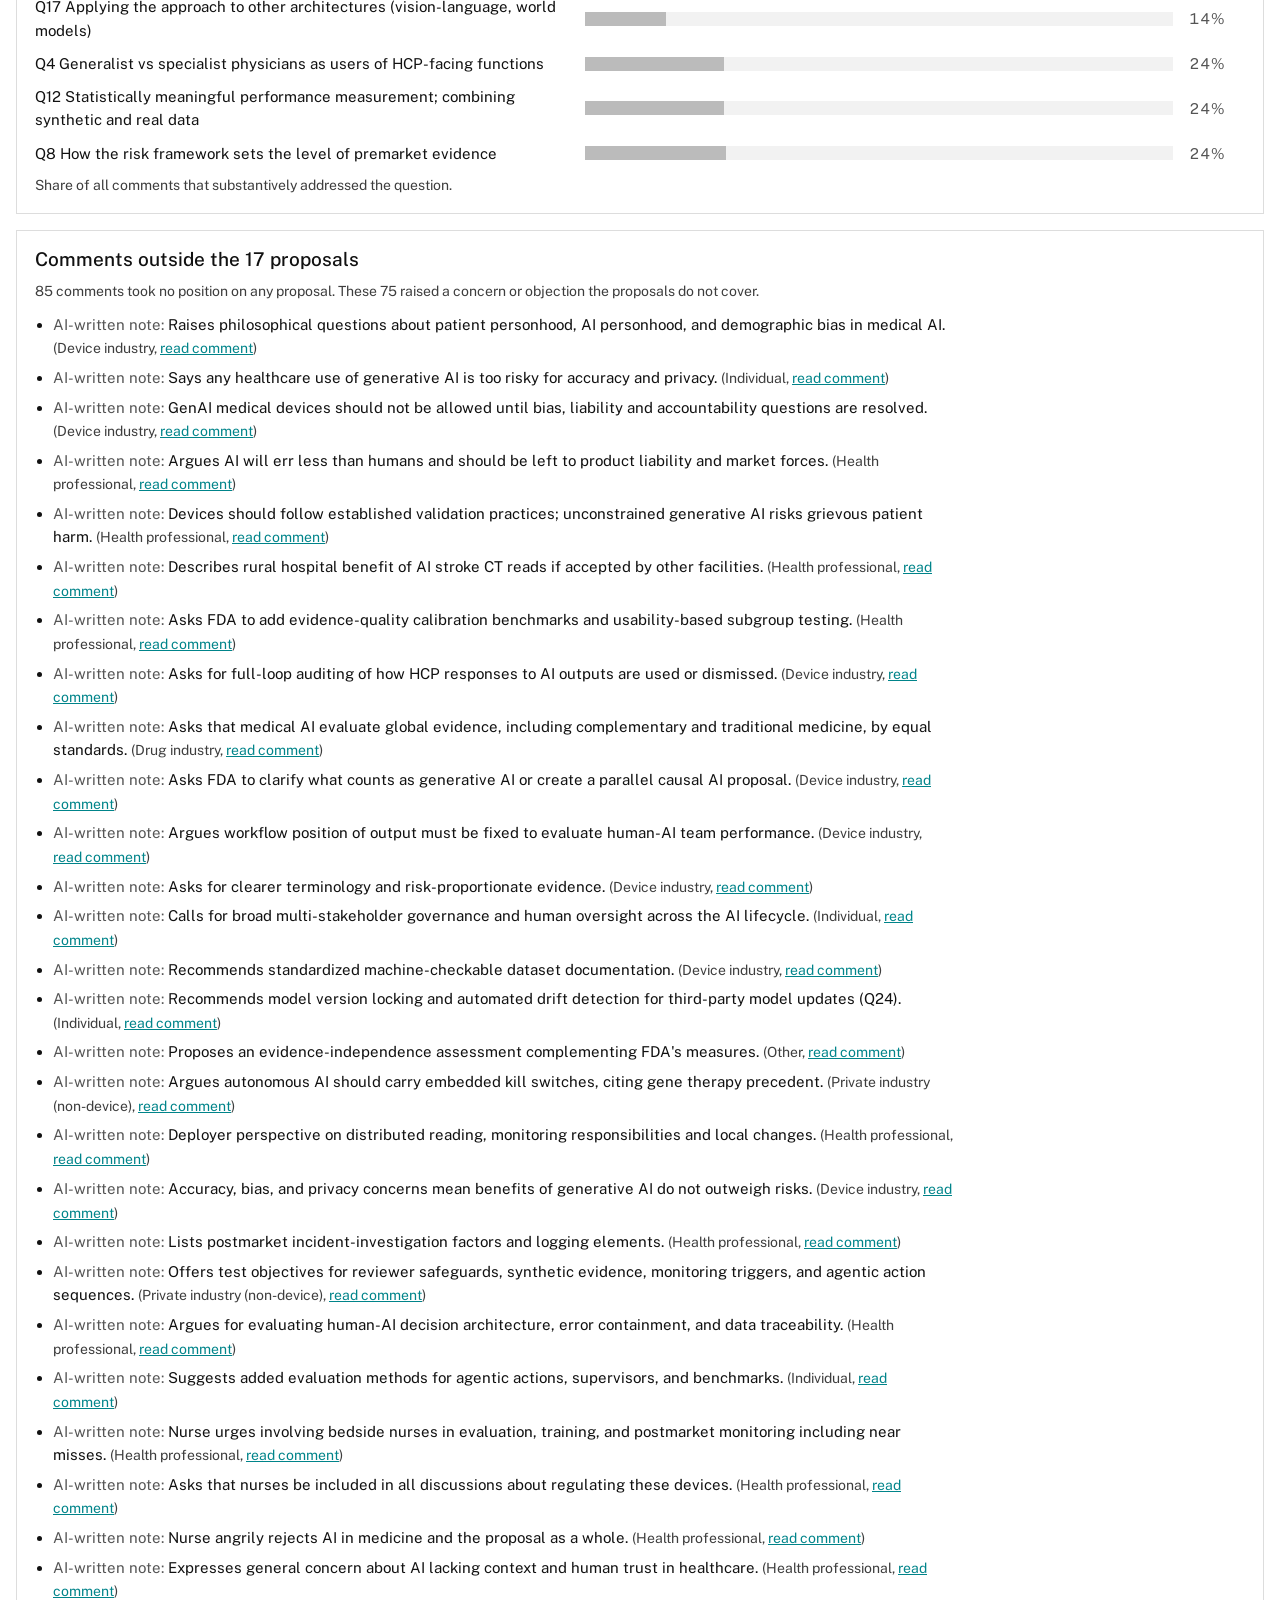
==== commit 022595ba: "Remove AI-written summaries and label AI-written opposition reasons and notes Co-Authored-By: Claude" ====
--- a/analysis/index.html
+++ b/analysis/index.html
@@ -273,7 +273,7 @@
     <div class="head">
       <h2>Comments</h2>
       <div class="filters">
-        <input class="field" id="search" type="search" placeholder="Search names and summaries" aria-label="Search comments by name or summary">
+        <input class="field" id="search" type="search" placeholder="Search names, categories, or comment numbers" aria-label="Search comments by name, category, or comment number">
         <label class="sortby"><span class="label" style="min-width:0">Sort</span>
           <select id="sort" class="select" aria-label="Sort comments">
             <option value="latest" selected>Latest</option>
@@ -523,7 +523,7 @@
   const opening = box.hidden; box.hidden = false;
   if (opening || renderOpp.last !== key) requestAnimationFrame(() => reveal(box)); renderOpp.last = key;
   box.innerHTML = `<p>Reasons given by comments opposing “${esc(p.label)}”${rs.length < ids.size ? ` (${ids.size - rs.length === 1 ? "one opposing comment is" : ids.size - rs.length + " opposing comments are"} counted but not shown at the author's request)` : ""}. Each is a short paraphrase; check the comment before quoting it.</p>
-    <ul>${rs.map(r => { const c = BYID[r.id]; return `<li>${esc(r.reason)} <span style="color:var(--muted)">(${c ? esc(c.commenter_type) : ""}, <a href="https://www.regulations.gov/comment/${esc(r.id)}" target="_blank" rel="noopener">read comment</a>)</span></li>`; }).join("")}</ul>`;
+    <ul>${rs.map(r => { const c = BYID[r.id]; return `<li><span class="src">AI-written reason:</span> ${esc(r.reason)} <span style="color:var(--muted)">(${c ? esc(c.commenter_type) : ""}, <a href="https://www.regulations.gov/comment/${esc(r.id)}" target="_blank" rel="noopener">read comment</a>)</span></li>`; }).join("")}</ul>`;
 }
 
 /* Top recommendations */
@@ -695,10 +695,10 @@
   let rows = D.filter(c => state.types.size === 0 || state.types.has(c.commenter_type));
   if (state.cat) rows = rows.filter(c => c.commenter_type === state.cat);
   if (state.sel) rows = rows.filter(c => itemsFor(c, state.sel.lens).includes(state.sel.key));
-  if (q) rows = rows.filter(c => !c.hidden && [c.id, c.org, c.title, c.commenter_type, c.summary || ""].join(" ").toLowerCase().includes(q));
+  if (q) rows = rows.filter(c => !c.hidden && [c.id, c.org, c.title, c.commenter_type].join(" ").toLowerCase().includes(q));
   const withheld = rows.filter(c => c.hidden).length; rows = rows.filter(c => !c.hidden);
   const pend = PENDING().filter(c => (state.types.size === 0 || state.types.has(c.commenter_type)) && (!state.sel || itemsFor(c, state.sel.lens).includes(state.sel.key))
-    && (!q || [c.org, c.title, c.commenter_type, c.summary || "", "pending"].join(" ").toLowerCase().includes(q)));
+    && (!q || [c.org, c.title, c.commenter_type, "pending"].join(" ").toLowerCase().includes(q)));
   const note = document.getElementById("selNote"), clear = document.getElementById("clear");
   if (state.sel) {
     const it = catalog(state.sel.lens).find(i => i.key === state.sel.key);
@@ -739,11 +739,9 @@
       ${facets(a.q_addr, a.topics)}</article>`
     : it.pending ? `<article class="card aria"><div class="top"><span class="who">${esc(it.name)}</span>${btn(it.c.id)}</div>
       <div class="meta"><span>${esc(it.c.commenter_type)}</span><span>Received ${fmtD(it.c.received)}</span><span>Posting pending</span>${it.c.url ? `<a href="${esc(it.c.url)}" target="_blank" rel="noopener">Read the letter</a>` : ""}</div>
-      ${q && (it.c.summary || "").toLowerCase().includes(q) ? `<p class="sum"><span class="src">AI-written summary:</span> ${hl(it.c.summary, q)}</p>` : ""}
       ${facets(it.c.q_addr, [])}</article>`
     : `<article class="card"><div class="top"><span class="who">${esc(it.name)}</span>${btn(it.c.id)}</div>
       <div class="meta"><a href="https://www.regulations.gov/comment/${esc(it.c.id)}" target="_blank" rel="noopener">${esc(short(it.c.id))}</a><span>${esc(it.c.commenter_type)}${it.c.type_inferred ? " (inferred)" : ""}</span><span>Received ${fmtD(it.c.received)}</span>${it.c.ai_disclosed ? "<span>Disclosed as AI-written</span>" : ""}${(it.c.also_filed || []).map(d => `<span>Also filed as <a href="https://www.regulations.gov/comment/${esc(d)}" target="_blank" rel="noopener">${esc(short(d))}</a></span>`).join("")}</div>
-      ${q && (it.c.summary || "").toLowerCase().includes(q) ? `<p class="sum"><span class="src">AI-written summary:</span> ${hl(it.c.summary, q)}</p>` : ""}
       ${it.c.unreadable ? '<div class="themes">Attachment unreadable, not coded</div>' : facets(it.c.q_addr, it.c.topics || [])}</article>`;
   document.getElementById("rows").innerHTML = shown.length ? shown.map(card).join("") : `<p class="empty">No comments match.</p>`;
   document.querySelectorAll("#rows .cmp").forEach(b => b.onclick = () => {
--- a/views.css
+++ b/views.css
@@ -70,3 +70,4 @@
 .af .measuring.duo > .row, .af .measuring > .row:has(.lab2) { grid-template-columns: max-content max-content minmax(0, 360px) 84px; }
 .af .measuring > .row > .lab2 { white-space: nowrap; }
 .af .row .num { text-align: left; }
+.src { color: var(--muted); }
